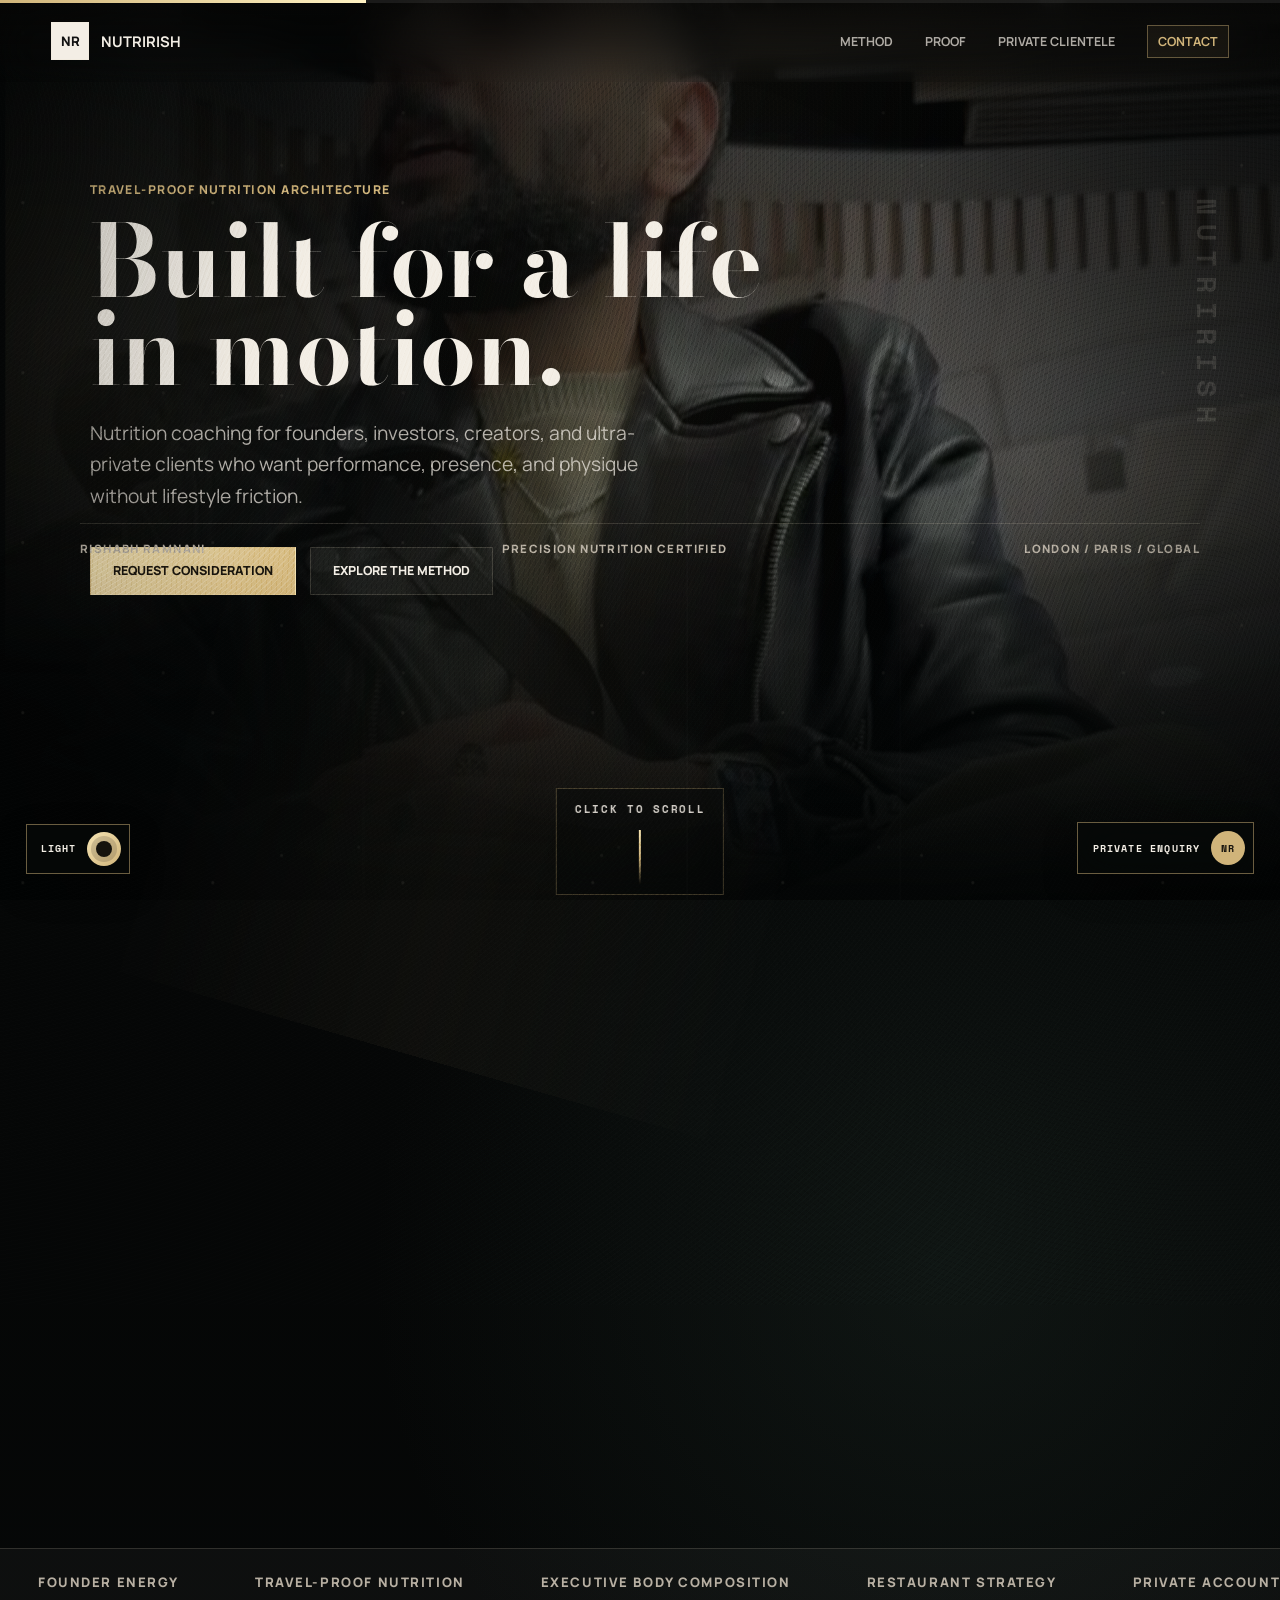
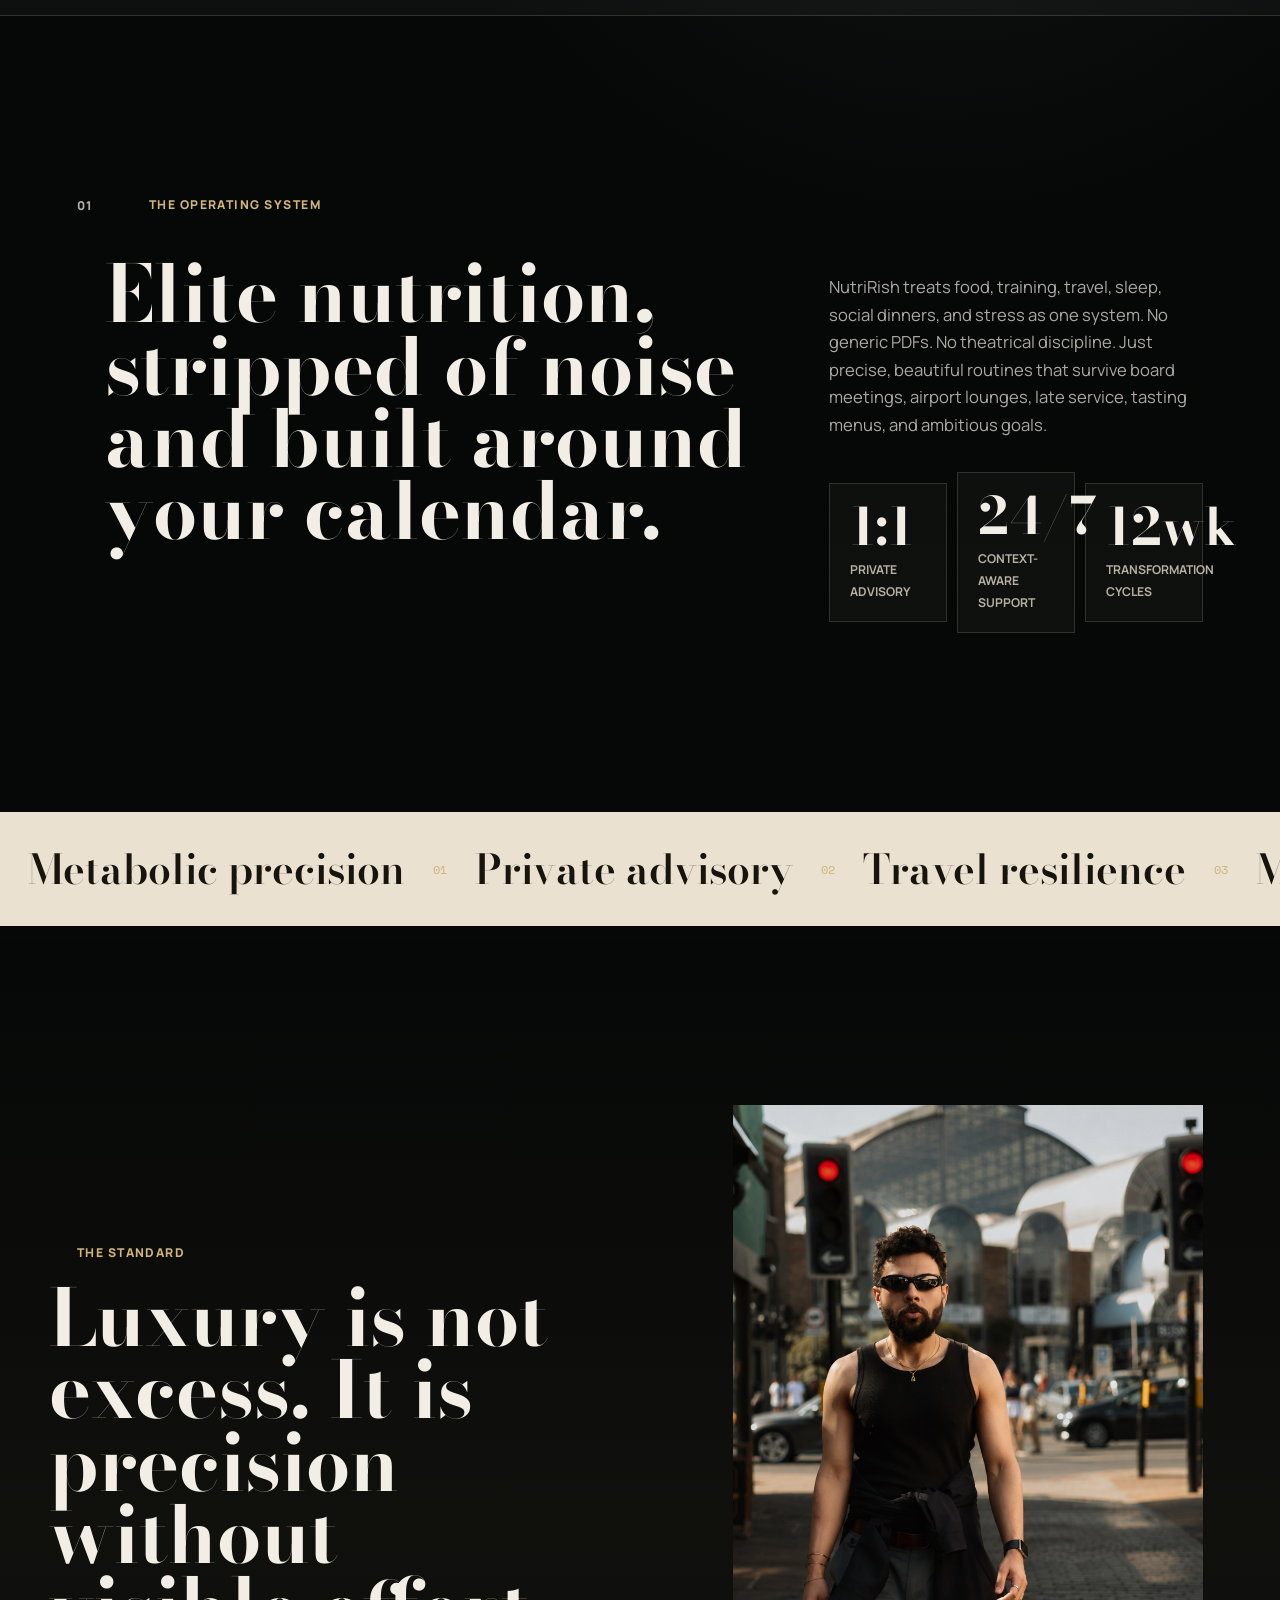
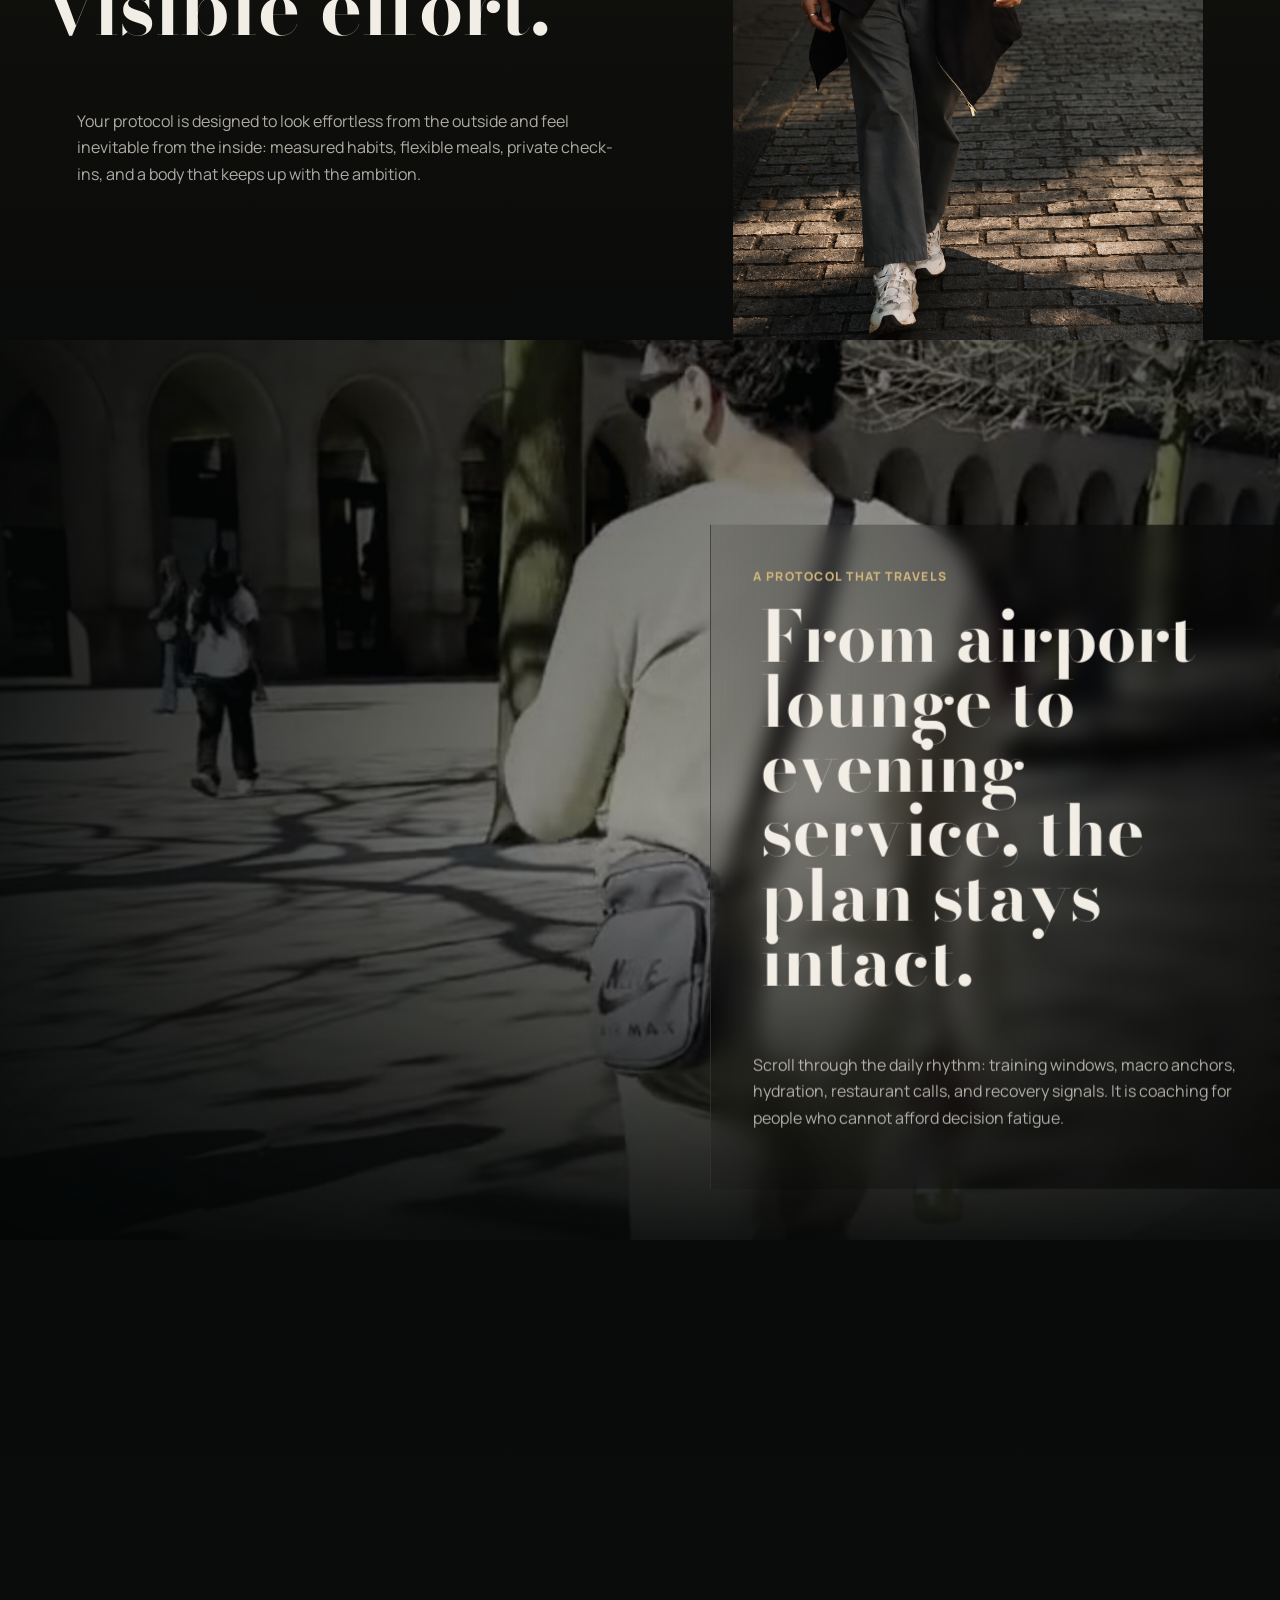
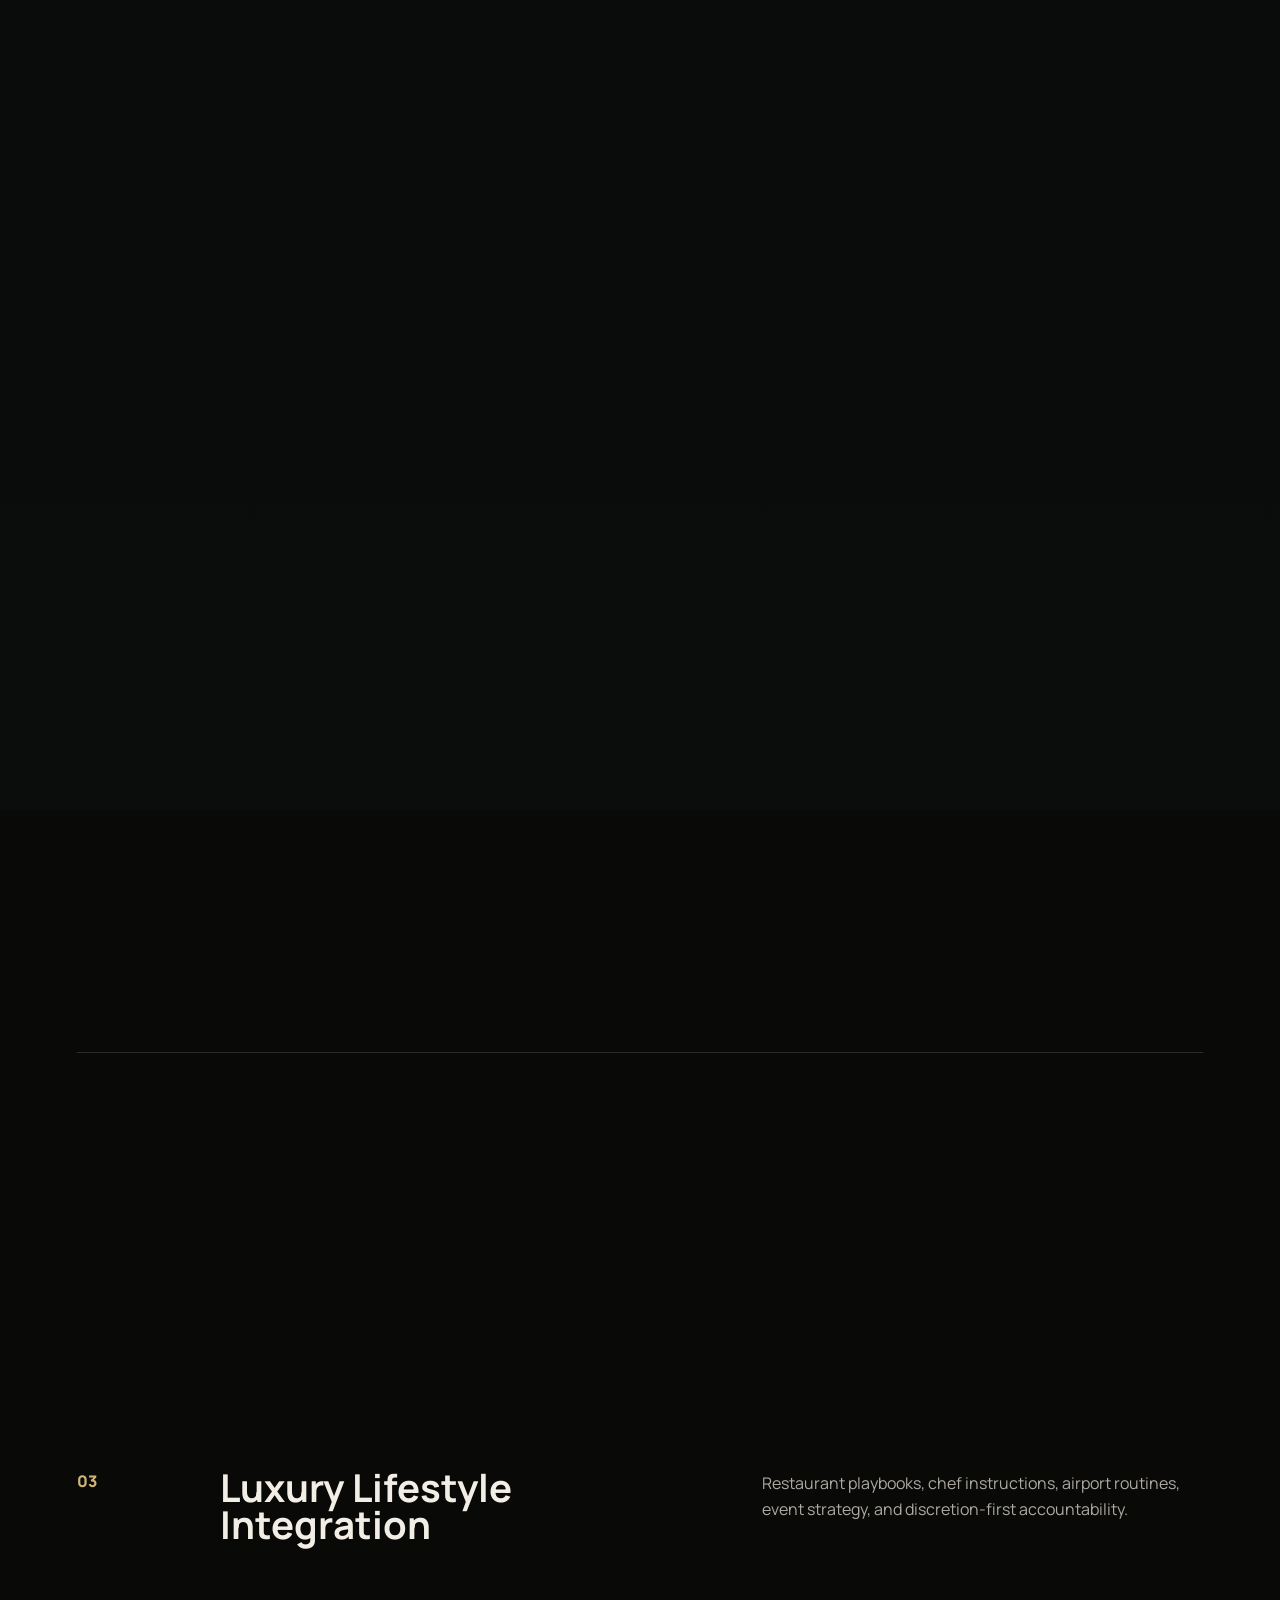
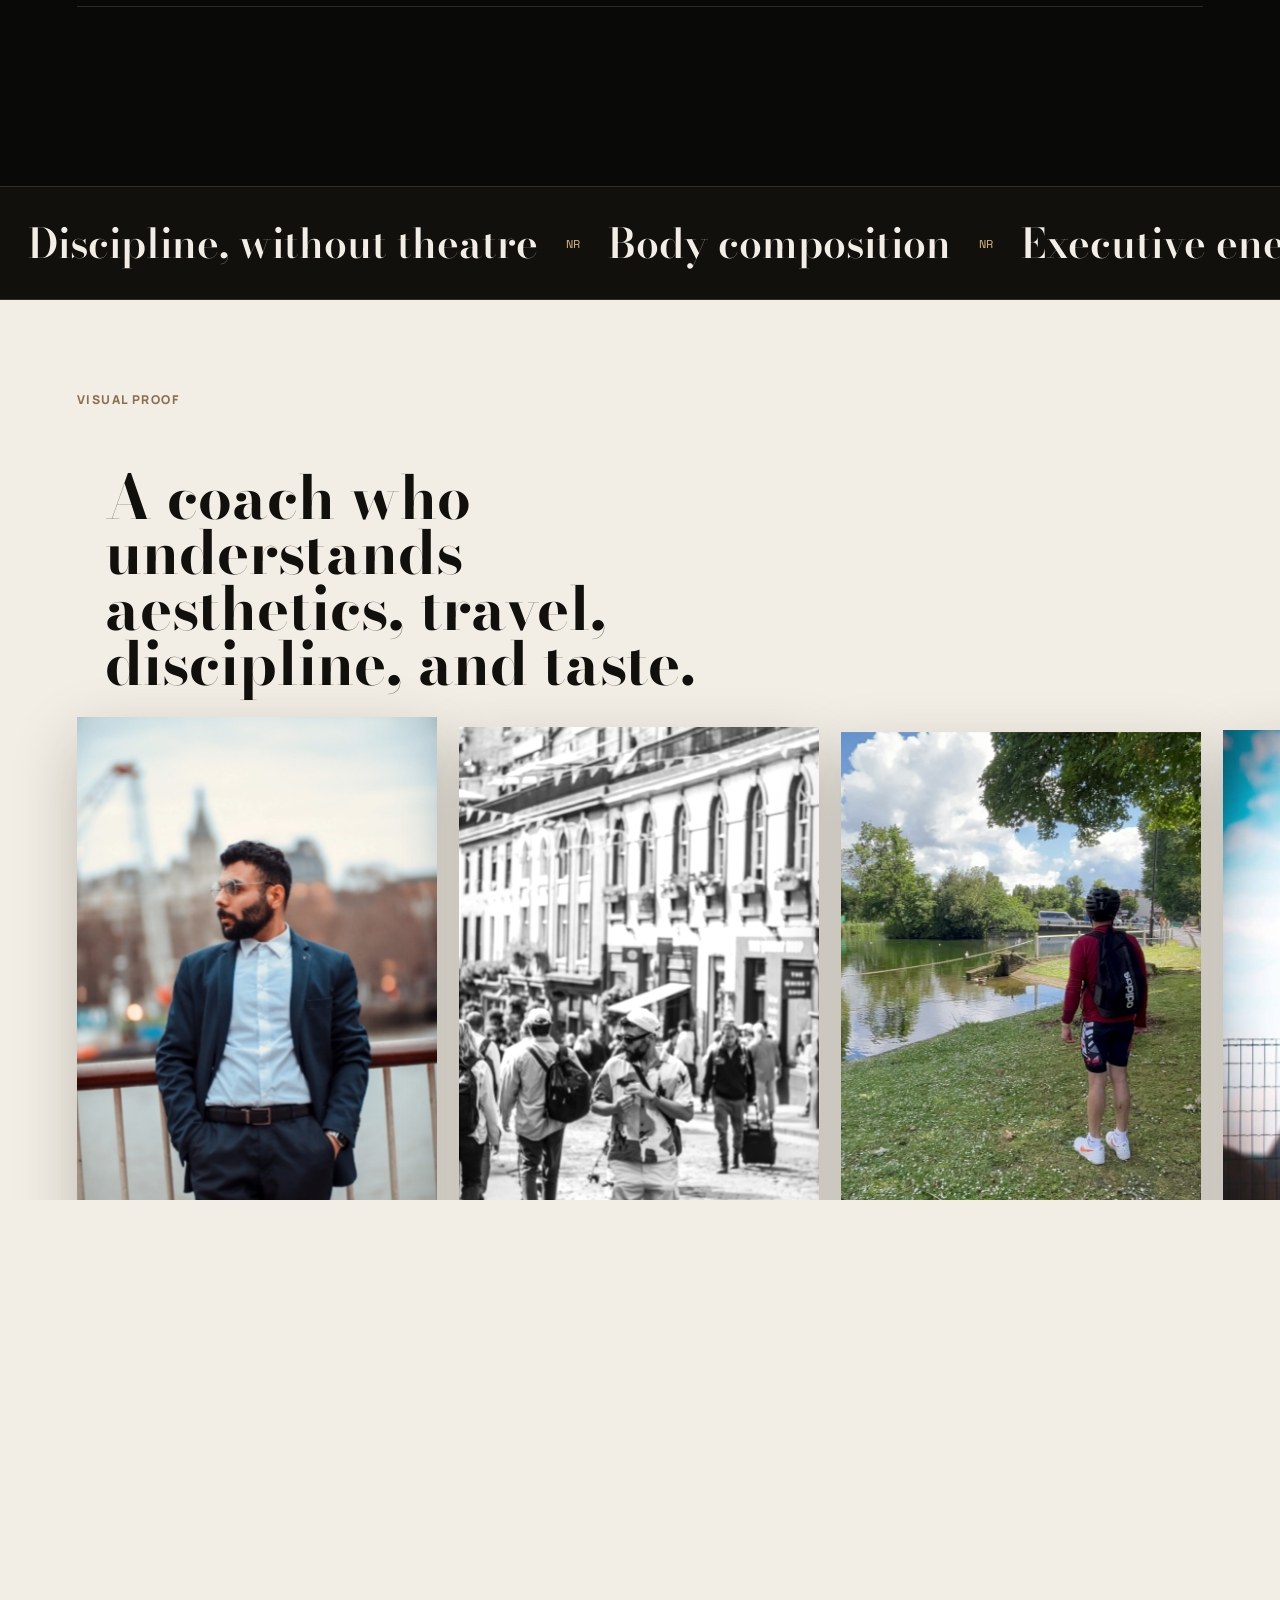
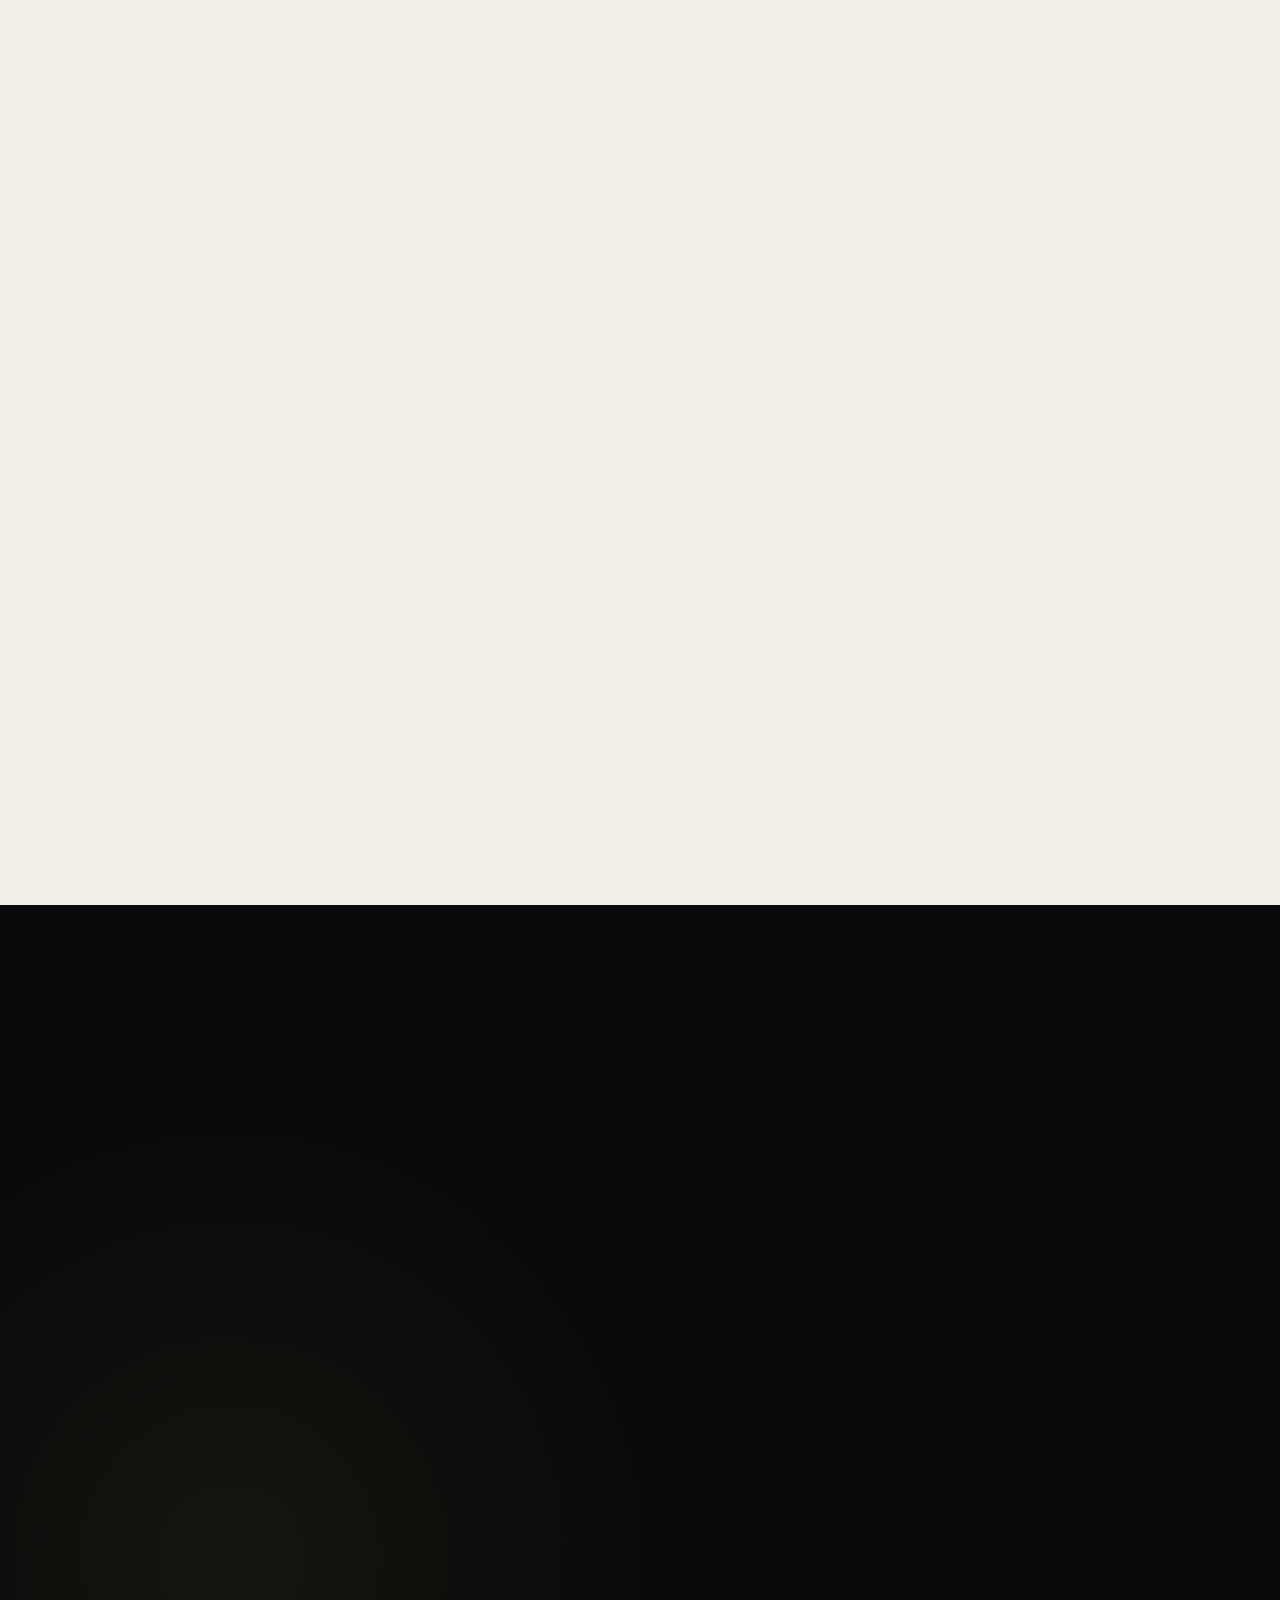
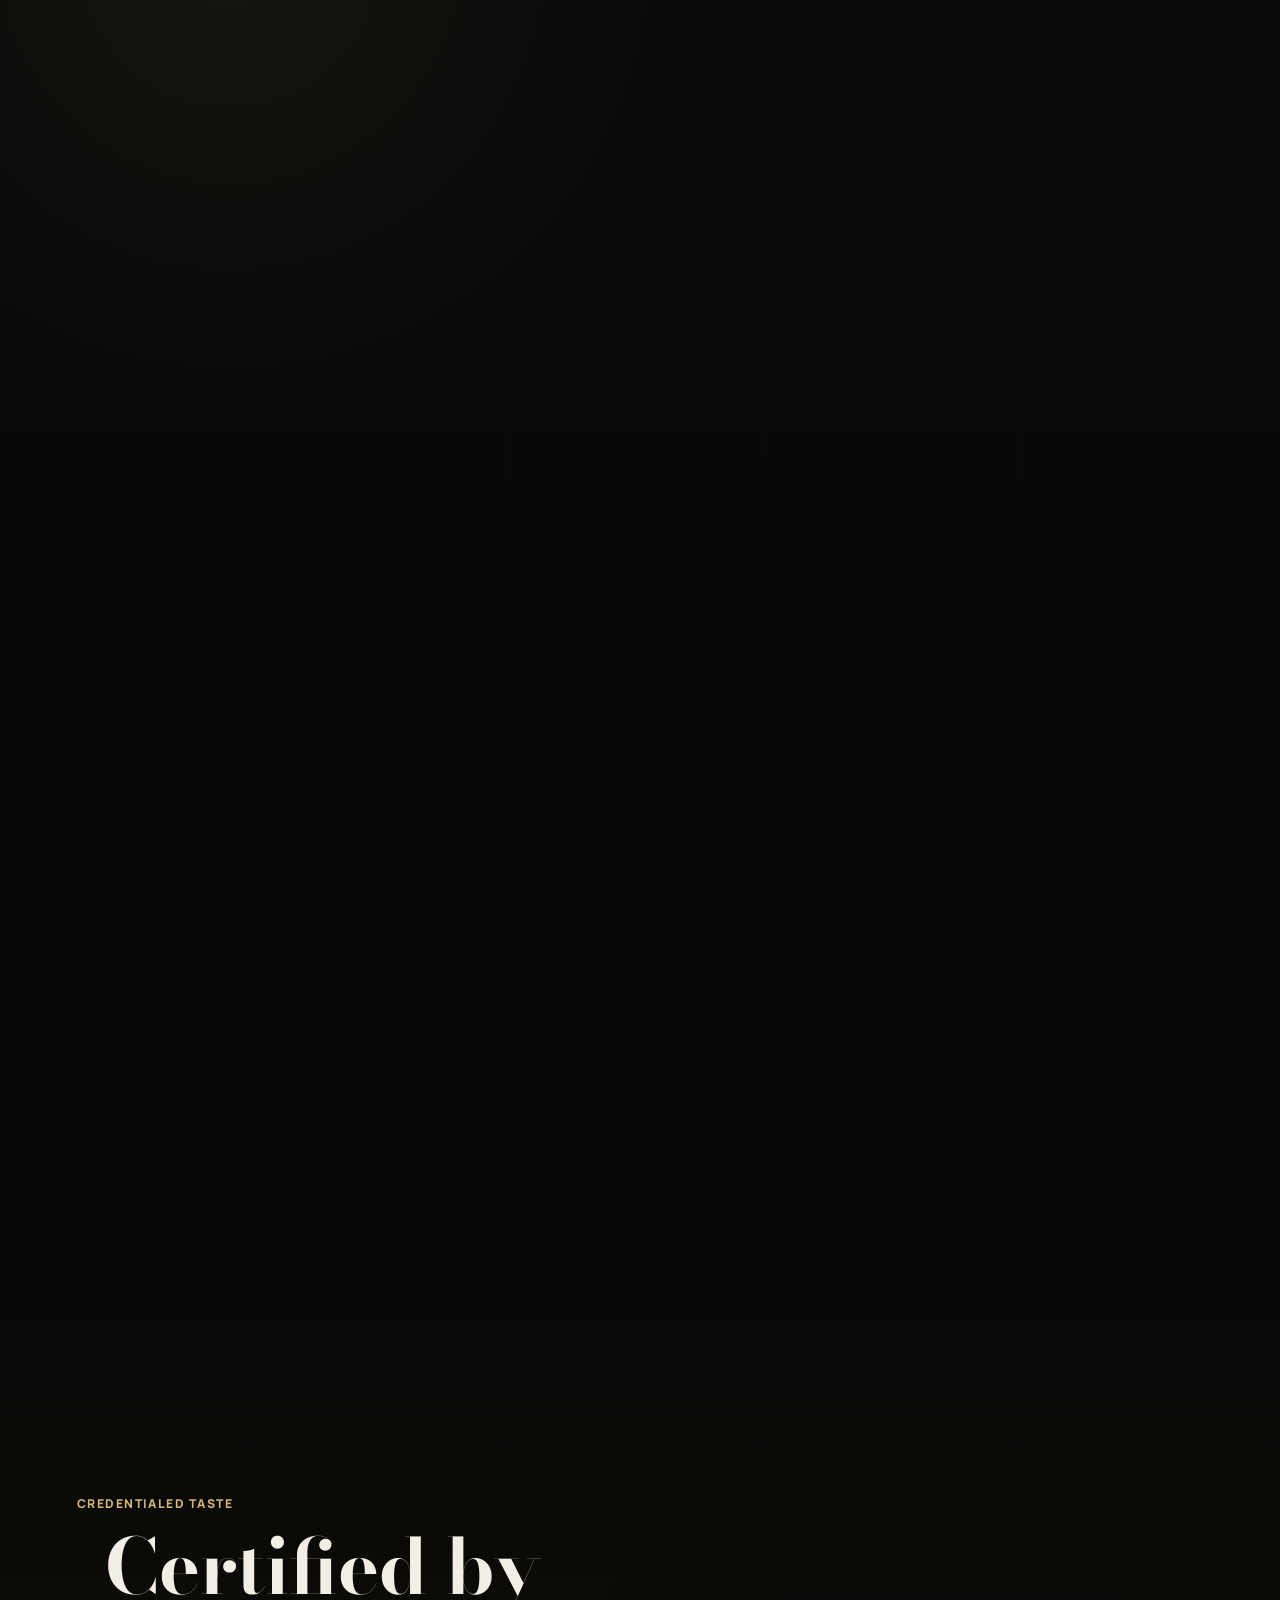
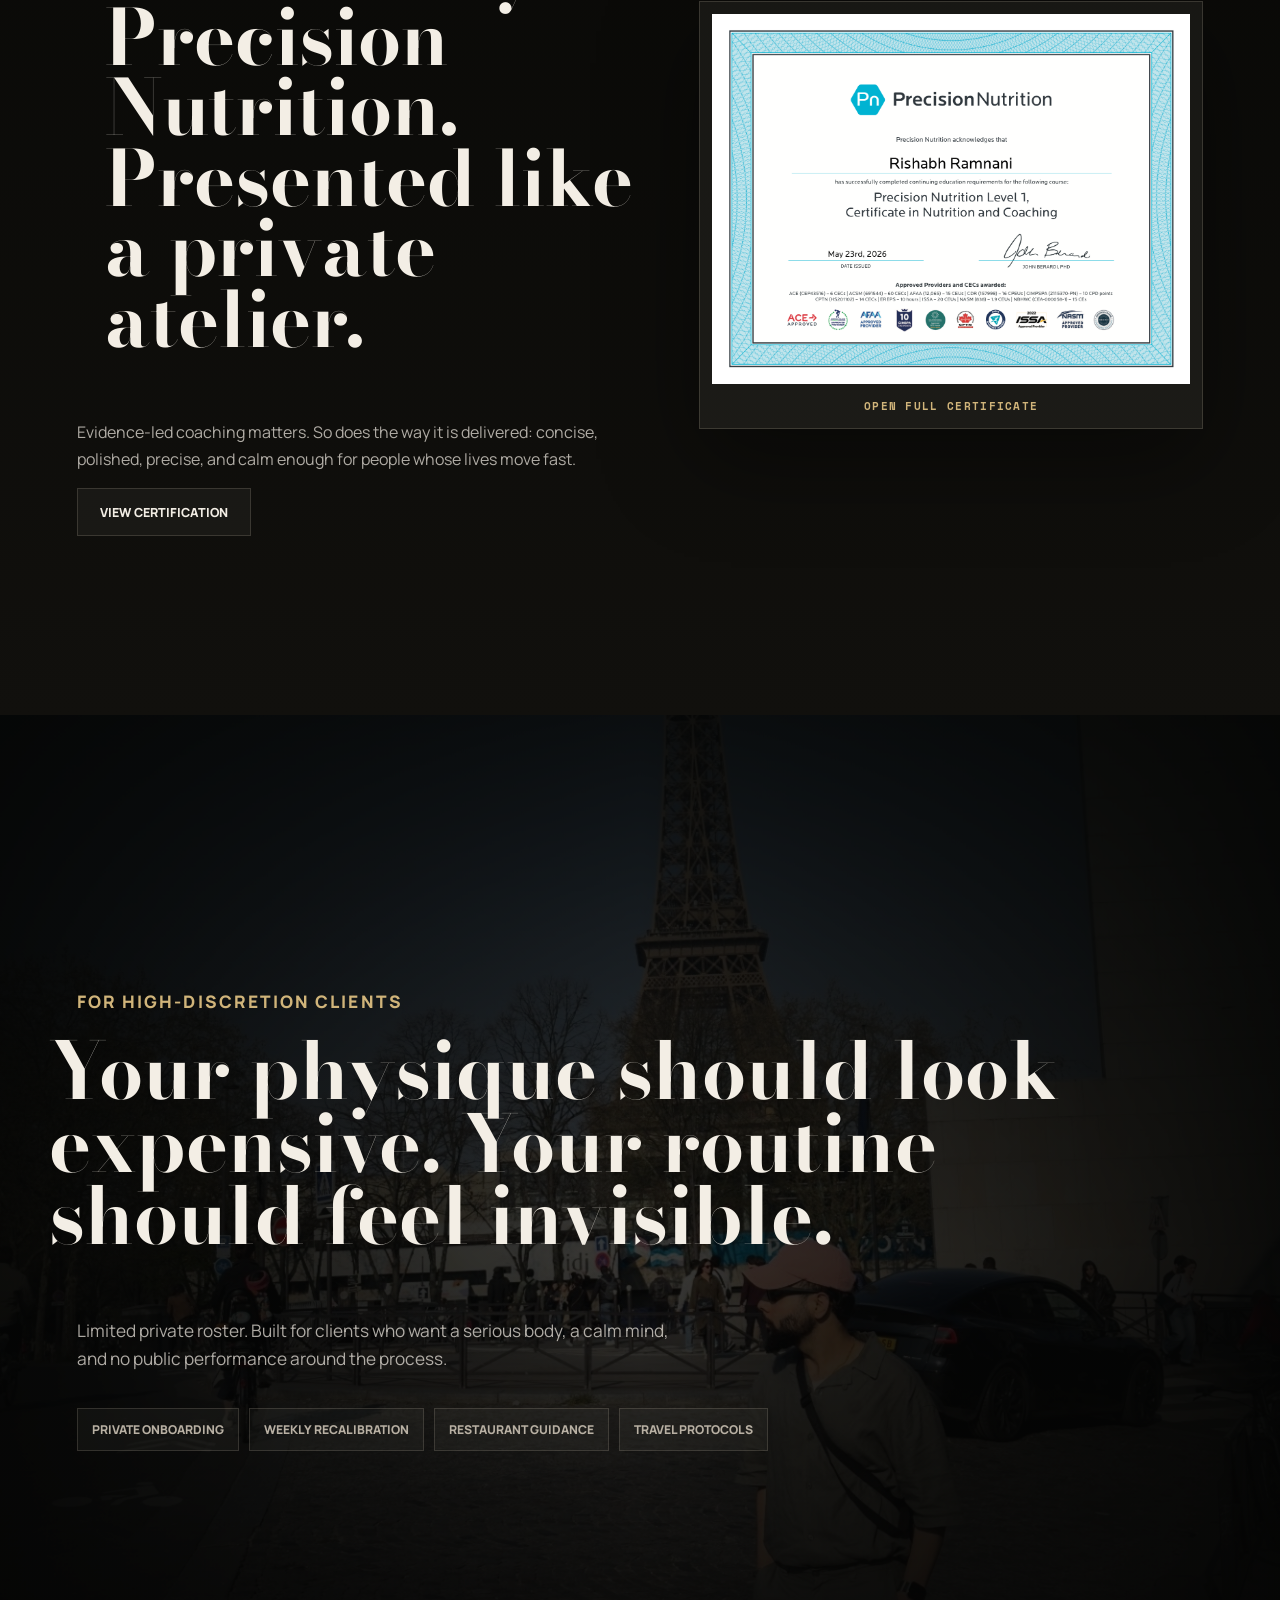
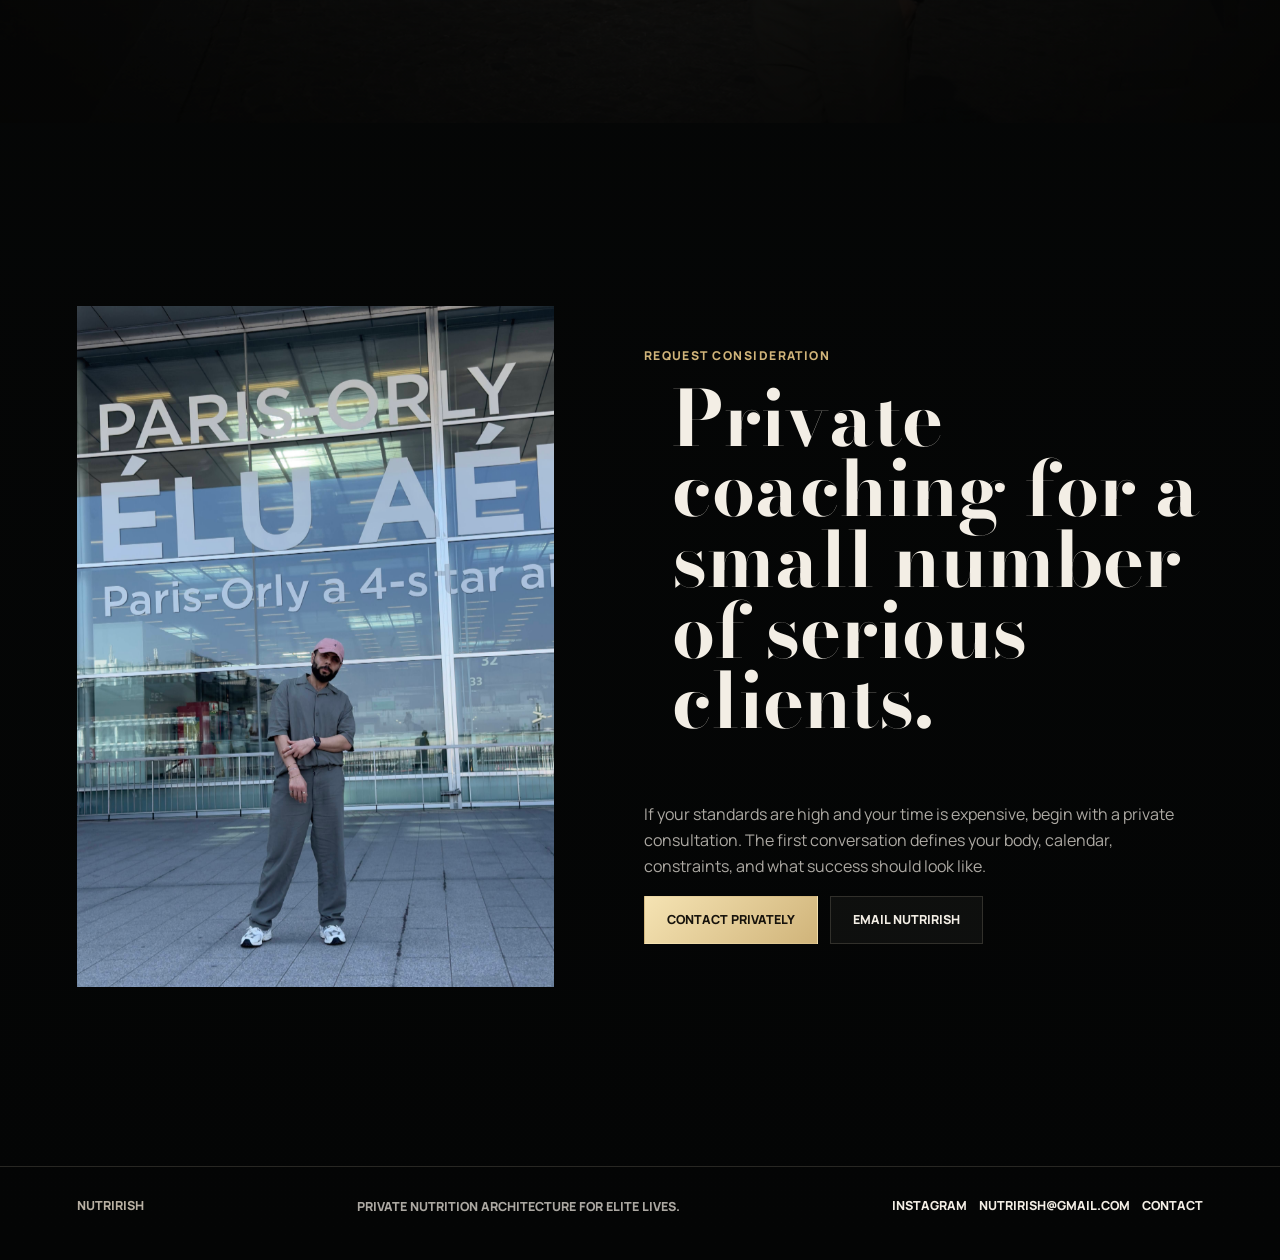
==== index.html @ fe6f24e4 "Add theme toggle and refine mobile controls" ====
<!doctype html>
<html lang="en">
  <head>
    <meta charset="UTF-8" />
    <meta name="viewport" content="width=device-width, initial-scale=1.0" />
    <meta
      name="description"
      content="NutriRish is a private nutrition coaching practice for high-performing founders, executives, and global clients."
    />
    <title>NutriRish | Private Nutrition Architecture</title>
    <link rel="preconnect" href="https://fonts.googleapis.com" />
    <link rel="preconnect" href="https://fonts.gstatic.com" crossorigin />
    <link
      href="https://fonts.googleapis.com/css2?family=Bodoni+Moda:opsz,wght@6..96,500;6..96,600;6..96,700;6..96,800&family=Manrope:wght@400;500;600;700;800&family=Space+Mono:wght@400;700&display=swap"
      rel="stylesheet"
    />
    <script>
      try {
        if (localStorage.getItem("nutrirish-theme") === "light") document.documentElement.classList.add("theme-light");
      } catch (error) {}
    </script>
    <link rel="stylesheet" href="./styles.css?v=20260603-8" />
  </head>
  <body>
    <div class="preloader" data-preloader aria-live="polite" aria-label="Loading NutriRish experience">
      <div class="loader-reel" aria-hidden="true">
        <video src="./NASSETS/web/hero-mobile.mp4" poster="./NASSETS/web/posters/hero-mobile.jpg" muted loop playsinline autoplay preload="metadata"></video>
      </div>
      <div class="loader-shutter" aria-hidden="true"></div>
      <div class="preloader-noise" aria-hidden="true"></div>
      <div class="loader-frame" aria-hidden="true">
        <i></i><i></i><i></i><i></i>
      </div>
      <div class="loader-wordmark">NUTRIRISH <span>PRIVATE PRACTICE</span></div>
      <div class="loader-dial" aria-hidden="true">
        <div class="loader-orbit"><i></i></div>
        <svg viewBox="0 0 200 200" role="presentation">
          <circle class="dial-track" cx="100" cy="100" r="82"></circle>
          <circle class="dial-progress" data-loader-ring cx="100" cy="100" r="82"></circle>
        </svg>
        <div class="dial-core">
          <span>NR</span>
          <strong data-loader-count>00</strong>
          <small>Loading</small>
        </div>
      </div>
      <div class="preloader-inner">
        <p class="preloader-kicker">Curating your private edit</p>
        <div class="preloader-meter" aria-hidden="true"><span data-loader-bar></span></div>
        <div class="preloader-meta">
          <span data-loader-status>Curating the experience</span>
          <span>London / Paris / Global</span>
        </div>
      </div>
    </div>
    <div class="grain" aria-hidden="true"></div>
    <div class="film-dust" aria-hidden="true"></div>
    <div class="scanlines" aria-hidden="true"></div>
    <div class="analog-noise" aria-hidden="true"></div>
    <div class="film-scratches" aria-hidden="true"></div>
    <div class="light-leak" aria-hidden="true"></div>
    <div class="scroll-vignette" aria-hidden="true"></div>
    <div class="progress" aria-hidden="true"><span></span></div>
    <div class="cursor-ring" aria-hidden="true"></div>
    <div class="cursor-dot" aria-hidden="true"></div>
    <div class="ambient-sweep" aria-hidden="true"></div>
    <a class="private-float" href="./userDetails.html#wellnessForm" aria-label="Begin a private NutriRish enquiry">
      <span>Private enquiry</span>
      <i>NR</i>
    </a>
    <button class="theme-toggle" type="button" data-theme-toggle aria-label="Switch to light mode" aria-pressed="false">
      <span data-theme-label>Light</span>
      <i aria-hidden="true"></i>
    </button>

    <header class="site-header" data-fade>
      <a class="brand" href="#top" aria-label="NutriRish home">
        <span>NR</span>
        <strong>NutriRish</strong>
      </a>
      <nav aria-label="Primary navigation">
        <a href="#method">Method</a>
        <a href="#proof">Proof</a>
        <a href="#private">Private Clientele</a>
        <a href="./userDetails.html#wellnessForm">Contact</a>
      </nav>
    </header>

    <main id="top">
      <section class="scroll-cinema hero-cinema" data-cinema data-video="./NASSETS/web/hero-mobile.mp4">
        <div class="cinema-stage">
          <video class="cinema-main" src="./NASSETS/web/hero-mobile.mp4" poster="./NASSETS/web/posters/hero-mobile.jpg" muted loop playsinline autoplay preload="metadata" aria-label="Travel lifestyle film"></video>
        </div>
        <div class="hero-shade" aria-hidden="true"></div>
        <div class="hero-copy" data-fade>
          <p class="eyebrow">Travel-proof nutrition architecture</p>
          <h1>Built for a life in motion.</h1>
          <p class="lede">
            Nutrition coaching for founders, investors, creators, and ultra-private
            clients who want performance, presence, and physique without lifestyle friction.
          </p>
          <div class="hero-actions">
            <a class="button primary" href="./userDetails.html#wellnessForm">Request consideration</a>
            <a class="button ghost" href="#method">Explore the method</a>
          </div>
        </div>
        <div class="hero-meta" data-fade>
          <span>Rishabh Ramnani</span>
          <span>Precision Nutrition Certified</span>
          <span>London / Paris / Global</span>
        </div>
        <div class="hero-side-word" aria-hidden="true">NUTRIRISH</div>
        <a class="hero-scroll-cue" href="#method" aria-label="Continue to the NutriRish method">
          <span>Click to scroll</span>
          <i></i>
        </a>
      </section>

      <section class="ticker" aria-label="Client outcomes">
        <div>
          <span>Founder energy</span>
          <span>Travel-proof nutrition</span>
          <span>Executive body composition</span>
          <span>Restaurant strategy</span>
          <span>Private accountability</span>
          <span>Founder energy</span>
          <span>Travel-proof nutrition</span>
          <span>Executive body composition</span>
        </div>
      </section>

      <section class="intro section-pad motion-section" id="method" data-section-motion>
        <div class="section-kicker" data-fade>
          <span>01</span>
          <p>The operating system</p>
        </div>
        <div class="intro-grid">
          <h2 class="drift-text" data-drift data-fade>Elite nutrition, stripped of noise and built around your calendar.</h2>
          <div class="intro-copy" data-fade>
            <p>
              NutriRish treats food, training, travel, sleep, social dinners, and stress
              as one system. No generic PDFs. No theatrical discipline. Just precise,
              beautiful routines that survive board meetings, airport lounges, late service,
              tasting menus, and ambitious goals.
            </p>
            <div class="stats">
              <article>
                <strong>1:1</strong>
                <span>Private advisory</span>
              </article>
              <article>
                <strong>24/7</strong>
                <span>Context-aware support</span>
              </article>
              <article>
                <strong>12wk</strong>
                <span>Transformation cycles</span>
              </article>
            </div>
          </div>
        </div>
      </section>

      <section class="kinetic-rail rail-light" aria-hidden="true">
        <div><span>Metabolic precision</span><i>01</i><span>Private advisory</span><i>02</i><span>Travel resilience</span><i>03</i><span>Metabolic precision</span><i>01</i><span>Private advisory</span><i>02</i></div>
      </section>

      <section class="portrait-lock section-pad">
        <div class="lock-copy" data-fade>
          <p class="eyebrow">The standard</p>
          <h2 class="drift-text" data-drift>Luxury is not excess. It is precision without visible effort.</h2>
          <p>
            Your protocol is designed to look effortless from the outside and feel
            inevitable from the inside: measured habits, flexible meals, private check-ins,
            and a body that keeps up with the ambition.
          </p>
        </div>
        <div class="lock-frame reveal-image depth-media" data-depth data-fade>
          <img src="./NASSETS/ChatGPT%20Image%20May%2029,%202026,%2010_24_28%20PM.png" alt="Rishabh in a tailored suit near the Eiffel Tower" />
        </div>
      </section>

      <section class="scroll-cinema second-cinema" data-cinema data-video="./NASSETS/web/IMG_1320.mp4">
        <div class="cinema-stage">
          <video class="cinema-main" data-src="./NASSETS/web/IMG_1320.mp4" poster="./NASSETS/web/posters/IMG_1320.jpg" muted loop playsinline preload="none" aria-label="Private coaching lifestyle film"></video>
        </div>
        <div class="cinema-panel" data-fade>
          <p class="eyebrow">A protocol that travels</p>
            <h2 class="drift-text" data-drift>From airport lounge to evening service, the plan stays intact.</h2>
          <p>
            Scroll through the daily rhythm: training windows, macro anchors, hydration,
            restaurant calls, and recovery signals. It is coaching for people who cannot
            afford decision fatigue.
          </p>
        </div>
      </section>

      <section class="services section-pad motion-section" data-section-motion>
        <div class="section-kicker" data-fade>
          <span>02</span>
          <p>Private practice</p>
        </div>
        <div class="service-list">
          <article data-slide-row data-fade>
            <span>01</span>
            <h3>Body Composition</h3>
            <p>High-signal nutrition, precise targets, visual check-ins, and adjustments that respect your social and travel calendar.</p>
          </article>
          <article data-slide-row data-fade>
            <span>02</span>
            <h3>Executive Performance</h3>
            <p>Energy, appetite, sleep, cognition, and training support for calendars that rarely behave like a textbook.</p>
          </article>
          <article data-slide-row data-fade>
            <span>03</span>
            <h3>Luxury Lifestyle Integration</h3>
            <p>Restaurant playbooks, chef instructions, airport routines, event strategy, and discretion-first accountability.</p>
          </article>
        </div>
      </section>

      <section class="kinetic-rail rail-dark" aria-hidden="true">
        <div><span>Discipline, without theatre</span><i>NR</i><span>Body composition</span><i>NR</i><span>Executive energy</span><i>NR</i><span>Discipline, without theatre</span><i>NR</i></div>
      </section>

      <section class="horizontal-gallery" id="proof" aria-label="Lifestyle proof gallery">
        <div class="gallery-sticky">
          <div class="gallery-copy" data-fade>
            <p class="eyebrow">Visual proof</p>
            <h2 class="drift-text" data-drift>A coach who understands aesthetics, travel, discipline, and taste.</h2>
          </div>
          <div class="gallery-track" data-track>
            <figure><img src="./NASSETS/IMG_8765.jpg" alt="Rishabh in a suit by the river" /><figcaption>London polish</figcaption></figure>
            <figure><img src="./NASSETS/IMG_9163.JPG" alt="Rishabh in a black and white city portrait" /><figcaption>Urban discipline</figcaption></figure>
            <figure><img src="./NASSETS/IMG_2928.JPG" alt="Cycling by a riverside path" /><figcaption>Outdoor base</figcaption></figure>
            <figure><img src="./NASSETS/1d2da005-a0f7-49dc-934e-cc2668ed3397.jpg" alt="Rishabh near the Eiffel Tower" /><figcaption>Travel-ready</figcaption></figure>
            <figure><img src="./NASSETS/32b0b91e-6436-4183-a06d-3d5bf1530d40.jpg" alt="Rishabh in a lift mirror selfie" /><figcaption>Daily check-in</figcaption></figure>
            <figure><img src="./NASSETS/c53d2895-f086-4f49-aa13-2704a7ffde56.jpg" alt="Rishabh in a coat and hoodie" /><figcaption>Winter rhythm</figcaption></figure>
            <figure><img src="./NASSETS/IMG_4535.jpg" alt="Rishabh at Paris-Orly airport" /><figcaption>Global movement</figcaption></figure>
            <figure><img src="./NASSETS/9F82F082-8F0F-4B6D-9F89-7F411C5A6D7C.jpg" alt="Rishabh walking through the city in black" /><figcaption>Physique presence</figcaption></figure>
            <figure><img src="./NASSETS/ChatGPT%20Image%20May%2024,%202026,%2007_45_58%20PM.png" alt="Rishabh at the Eiffel Tower at sunset" /><figcaption>Signature aura</figcaption></figure>
          </div>
        </div>
      </section>

      <section class="video-grid section-pad motion-section" data-section-motion>
        <div class="section-kicker" data-fade>
          <span>03</span>
          <p>Motion archive</p>
        </div>
        <div class="video-grid-head" data-fade>
          <h2 class="drift-text" data-drift>Scroll-triggered fragments from the real lifestyle.</h2>
          <p>Every clip is a real fragment of the lifestyle: movement, travel, training, and the quiet consistency between them.</p>
        </div>
        <div class="film-grid">
          <article data-film-card data-fade><video data-src="./NASSETS/web/IMG_1436.mp4" poster="./NASSETS/web/posters/IMG_1436.jpg" muted loop playsinline preload="none"></video><span>Lifestyle / 01</span></article>
          <article data-film-card data-fade><video data-src="./NASSETS/web/IMG_1811.mp4" poster="./NASSETS/web/posters/IMG_1811.jpg" muted loop playsinline preload="none"></video><span>Movement / 02</span></article>
          <article data-film-card data-fade><video data-src="./NASSETS/web/IMG_2840.mp4" poster="./NASSETS/web/posters/IMG_2840.jpg" muted loop playsinline preload="none"></video><span>Ritual / 03</span></article>
          <article data-film-card data-fade><video data-src="./NASSETS/web/IMG_2978.mp4" poster="./NASSETS/web/posters/IMG_2978.jpg" muted loop playsinline preload="none"></video><span>Nourishment / 04</span></article>
          <article data-film-card data-fade><video data-src="./NASSETS/web/IMG_4969.mp4" poster="./NASSETS/web/posters/IMG_4969.jpg" muted loop playsinline preload="none"></video><span>Strength / 05</span></article>
          <article data-film-card data-fade><video data-src="./NASSETS/web/IMG_1443.mp4" poster="./NASSETS/web/posters/IMG_1443.jpg" muted loop playsinline preload="none"></video><span>Training / 06</span></article>
        </div>
      </section>

      <section class="credential section-pad motion-section" data-section-motion>
        <div class="credential-copy" data-fade>
          <p class="eyebrow">Credentialed taste</p>
          <h2 class="drift-text" data-drift>Certified by Precision Nutrition. Presented like a private atelier.</h2>
          <p>
            Evidence-led coaching matters. So does the way it is delivered: concise,
            polished, precise, and calm enough for people whose lives move fast.
          </p>
          <a class="button ghost" href="./NASSETS/precision-nutrition-rishabh-ramnani-level-1-nutrition-coaching-certification-cec-certification%20(1).pdf" target="_blank" rel="noreferrer">
            View certification
          </a>
        </div>
        <div class="certificate-card" data-fade>
          <img src="./NASSETS/previews/precision-nutrition-certificate.png" alt="Precision Nutrition Level 1 Certificate in Nutrition and Coaching awarded to Rishabh Ramnani" />
          <a href="./NASSETS/precision-nutrition-rishabh-ramnani-level-1-nutrition-coaching-certification-cec-certification%20(1).pdf" target="_blank" rel="noreferrer">Open full certificate</a>
        </div>
      </section>

      <section class="private section-pad motion-section" id="private" data-section-motion>
        <div class="private-bg" aria-hidden="true">
          <img src="./NASSETS/9F82F082-8F0F-4B6D-9F89-7F411C5A6D7C.jpg" alt="" />
        </div>
        <div class="private-content" data-fade>
          <p class="eyebrow">For high-discretion clients</p>
          <h2 class="drift-text" data-drift>Your physique should look expensive. Your routine should feel invisible.</h2>
          <p>
            Limited private roster. Built for clients who want a serious body, a calm mind,
            and no public performance around the process.
          </p>
          <div class="pill-row">
            <span>Private onboarding</span>
            <span>Weekly recalibration</span>
            <span>Restaurant guidance</span>
            <span>Travel protocols</span>
          </div>
        </div>
      </section>

      <section class="apply section-pad motion-section" id="apply" data-section-motion>
        <div class="apply-media reveal-image depth-media" data-depth data-fade>
          <img src="./NASSETS/IMG_4535.jpg" alt="Rishabh at Paris-Orly airport" />
        </div>
        <div class="apply-copy" data-fade>
          <p class="eyebrow">Request consideration</p>
          <h2 class="drift-text" data-drift>Private coaching for a small number of serious clients.</h2>
          <p>
            If your standards are high and your time is expensive, begin with a private
            consultation. The first conversation defines your body, calendar, constraints,
            and what success should look like.
          </p>
          <div class="apply-actions">
            <a class="button primary" href="./userDetails.html#wellnessForm">Contact privately</a>
            <a class="button ghost" href="mailto:nutrirish@gmail.com?subject=Private%20NutriRish%20Application">Email NutriRish</a>
          </div>
        </div>
      </section>
    </main>

    <footer class="footer">
      <a href="#top">NutriRish</a>
      <p>Private nutrition architecture for elite lives.</p>
      <div class="footer-links">
        <a href="https://www.instagram.com/nutrirish" target="_blank" rel="noreferrer">Instagram</a>
        <a href="mailto:nutrirish@gmail.com">nutrirish@gmail.com</a>
        <a href="./userDetails.html#wellnessForm">Contact</a>
      </div>
    </footer>

    <script src="./app.js?v=20260603-8"></script>
  </body>
</html>
---- styles.css ----
:root {
  --bg: #050606;
  --panel: #0c0f0e;
  --ink: #f3eee5;
  --muted: #b8b0a3;
  --soft: rgba(243, 238, 229, 0.7);
  --line: rgba(226, 214, 191, 0.16);
  --gold: #d0b47a;
  --bronze: #8a704c;
  --green: #31463d;
  --shadow: 0 30px 90px rgba(0, 0, 0, 0.42);
  font-family: Manrope, system-ui, -apple-system, BlinkMacSystemFont, "Segoe UI", sans-serif;
  color: var(--ink);
  background: var(--bg);
}

.theme-light {
  --bg: #f2eadc;
  --panel: #fff8ec;
  --ink: #15130f;
  --muted: #675c4f;
  --soft: rgba(21, 19, 15, 0.72);
  --line: rgba(80, 61, 39, 0.18);
  --gold: #9f7c3e;
  --bronze: #745b35;
  --green: #d7e1d6;
  --shadow: 0 28px 90px rgba(84, 65, 42, 0.2);
}

* {
  box-sizing: border-box;
}

html {
  scroll-behavior: smooth;
}

body {
  margin: 0;
  overflow-x: hidden;
  color: var(--ink);
  background:
    radial-gradient(circle at 74% 9%, rgba(49, 70, 61, 0.24), transparent 36rem),
    radial-gradient(circle at 18% 68%, rgba(138, 112, 76, 0.1), transparent 30rem),
    linear-gradient(180deg, #040505 0%, #0a0d0c 42%, #040505 100%);
}

.theme-light body {
  background:
    radial-gradient(circle at 80% 10%, rgba(159, 124, 62, 0.16), transparent 34rem),
    radial-gradient(circle at 18% 68%, rgba(49, 70, 61, 0.12), transparent 30rem),
    linear-gradient(180deg, #f7efe2 0%, #ede2d1 46%, #f8f1e5 100%);
}

body.is-loading {
  overflow: hidden;
}

body.submission-open {
  overflow: hidden;
}

.preloader {
  position: fixed;
  inset: 0;
  z-index: 300;
  overflow: hidden;
  color: var(--ink);
  background:
    radial-gradient(circle at 74% 32%, rgba(49, 70, 61, 0.42), transparent 30rem),
    linear-gradient(135deg, #030404, #0b100e 54%, #060706);
  transition: opacity 900ms cubic-bezier(0.16, 1, 0.3, 1), visibility 900ms ease;
}

.preloader.is-complete {
  opacity: 0;
  visibility: hidden;
  pointer-events: none;
}

.loader-reel {
  position: absolute;
  inset: 0;
  opacity: 0.6;
}

.loader-reel video {
  width: 100%;
  height: 100%;
  object-fit: cover;
  object-position: center 24%;
  filter: saturate(0.62) contrast(1.12) brightness(0.58);
  transform: scale(1.06);
}

.loader-reel::after,
.loader-shutter {
  content: "";
  position: absolute;
  inset: 0;
}

.loader-reel::after {
  background:
    linear-gradient(90deg, rgba(3, 4, 4, 0.92), rgba(3, 4, 4, 0.52) 48%, rgba(3, 4, 4, 0.34)),
    linear-gradient(0deg, rgba(3, 4, 4, 0.9), transparent 56%);
}

.loader-shutter {
  z-index: 2;
  background: #050706;
  transform-origin: right center;
  animation: shutter-open 1800ms 220ms cubic-bezier(0.16, 1, 0.3, 1) both;
}

.preloader-noise {
  position: absolute;
  inset: -40%;
  opacity: 0.19;
  mix-blend-mode: overlay;
  background-image:
    repeating-linear-gradient(24deg, rgba(255, 255, 255, 0.28) 0 1px, transparent 1px 4px),
    repeating-radial-gradient(circle, rgba(0, 0, 0, 0.52) 0 1px, transparent 1px 5px);
  animation: analog-noise-jitter 540ms steps(7) infinite;
}

.loader-frame {
  position: absolute;
  inset: clamp(14px, 3vw, 38px);
  z-index: 4;
  pointer-events: none;
}

.loader-frame i {
  position: absolute;
  width: 34px;
  height: 34px;
  opacity: 0.68;
  border-color: var(--gold);
}

.loader-frame i:nth-child(1) {
  top: 0;
  left: 0;
  border-top: 1px solid;
  border-left: 1px solid;
}

.loader-frame i:nth-child(2) {
  top: 0;
  right: 0;
  border-top: 1px solid;
  border-right: 1px solid;
}

.loader-frame i:nth-child(3) {
  right: 0;
  bottom: 0;
  border-right: 1px solid;
  border-bottom: 1px solid;
}

.loader-frame i:nth-child(4) {
  bottom: 0;
  left: 0;
  border-bottom: 1px solid;
  border-left: 1px solid;
}

.loader-wordmark {
  position: absolute;
  top: clamp(18px, 4vw, 54px);
  left: clamp(18px, 4vw, 58px);
  z-index: 4;
  display: flex;
  gap: 14px;
  align-items: center;
  color: var(--ink);
  font-family: "Space Mono", monospace;
  font-size: clamp(0.72rem, 1vw, 0.9rem);
  font-weight: 700;
  letter-spacing: 0.16em;
  animation: loader-rise 900ms 500ms cubic-bezier(0.16, 1, 0.3, 1) both;
}

.loader-wordmark span {
  color: var(--gold);
  font-size: 0.58em;
}

.loader-dial {
  position: absolute;
  top: 50%;
  left: 50%;
  z-index: 4;
  width: clamp(230px, 27vw, 390px);
  aspect-ratio: 1;
  transform: translate3d(-50%, -50%, 0);
  animation: loader-number-in 1100ms 380ms cubic-bezier(0.16, 1, 0.3, 1) both;
}

.loader-dial {
  isolation: isolate;
}

.loader-dial > * {
  z-index: 2;
}

.loader-dial::before,
.loader-dial::after {
  z-index: 1;
}

.loader-dial {
  filter: drop-shadow(0 18px 42px rgba(0, 0, 0, 0.38));
}

.loader-dial::before,
.loader-dial::after {
  content: "";
  position: absolute;
  border-radius: 50%;
  pointer-events: none;
}

.loader-dial::before {
  inset: 6%;
  border: 1px dashed rgba(243, 238, 229, 0.24);
  animation: dial-spin 18s linear infinite;
}

.loader-dial::after {
  inset: 18%;
  border: 1px solid rgba(208, 180, 122, 0.26);
  box-shadow: inset 0 0 52px rgba(49, 70, 61, 0.24), 0 0 80px rgba(0, 0, 0, 0.36);
}

.loader-dial svg {
  position: absolute;
  inset: 0;
  width: 100%;
  height: 100%;
  transform: rotate(-90deg);
}

.loader-dial circle {
  fill: none;
  stroke-width: 1.4;
}

.dial-track {
  stroke: rgba(243, 238, 229, 0.12);
}

.dial-progress {
  stroke: var(--gold);
  stroke-dasharray: 515.22;
  stroke-dashoffset: var(--dial-offset, 515.22);
  stroke-linecap: round;
  filter: drop-shadow(0 0 8px rgba(208, 180, 122, 0.7));
  transition: stroke-dashoffset 360ms cubic-bezier(0.16, 1, 0.3, 1);
}

.loader-orbit {
  position: absolute;
  inset: 0;
  border-radius: 50%;
  animation: dial-spin 5.6s linear infinite;
}

.loader-orbit i {
  position: absolute;
  top: 1%;
  left: 50%;
  width: 7px;
  height: 7px;
  border-radius: 50%;
  background: #f8e5af;
  box-shadow: 0 0 20px rgba(248, 229, 175, 0.9);
}

.dial-core {
  position: absolute;
  inset: 0;
  display: grid;
  place-content: center;
  justify-items: center;
  text-align: center;
}

.dial-core span,
.dial-core small {
  font-family: "Space Mono", monospace;
  font-size: 0.58rem;
  font-weight: 700;
  letter-spacing: 0.22em;
  text-transform: uppercase;
}

.dial-core span {
  color: var(--gold);
}

.dial-core strong {
  color: rgba(243, 238, 229, 0.96);
  font-family: "Bodoni Moda", Didot, Georgia, serif;
  font-size: clamp(5.6rem, 12vw, 9.6rem);
  font-weight: 600;
  line-height: 0.78;
  letter-spacing: -0.1em;
}

.dial-core small {
  color: rgba(243, 238, 229, 0.48);
}

.preloader-inner {
  position: absolute;
  left: clamp(18px, 4vw, 58px);
  right: clamp(18px, 4vw, 58px);
  bottom: clamp(24px, 5vw, 58px);
  z-index: 5;
}

.preloader-kicker,
.preloader-meta {
  font-family: "Space Mono", monospace;
  font-size: 0.68rem;
  font-weight: 700;
  letter-spacing: 0.14em;
  text-transform: uppercase;
}

@media (max-height: 680px) {
  .loader-dial {
    width: min(50vh, 280px);
    transform: translate3d(-50%, -58%, 0);
  }

  .preloader-inner {
    bottom: max(18px, env(safe-area-inset-bottom));
  }
}

@media (max-width: 560px) and (max-height: 680px) {
  .loader-dial {
    top: 42%;
    width: min(46vh, 210px);
  }

  .dial-core strong {
    font-size: clamp(3.5rem, 17vw, 4.8rem);
  }
}

.preloader-kicker {
  margin-bottom: 14px;
  color: var(--muted);
  animation: loader-rise 900ms 640ms cubic-bezier(0.16, 1, 0.3, 1) both;
}

.preloader-meter {
  overflow: hidden;
  width: 100%;
  height: 1px;
  margin: 0 0 14px;
  background: rgba(243, 238, 229, 0.16);
}

.preloader-meter span {
  display: block;
  width: 100%;
  height: 100%;
  background: linear-gradient(90deg, var(--bronze), #f8e5af);
  transform: scaleX(0);
  transform-origin: left center;
  transition: transform 320ms cubic-bezier(0.16, 1, 0.3, 1);
}

.preloader-meta {
  display: flex;
  justify-content: space-between;
  width: 100%;
  color: var(--muted);
}

@keyframes loader-rise {
  from { opacity: 0; transform: translate3d(0, 28px, 0); }
  to { opacity: 1; transform: translate3d(0, 0, 0); }
}

@keyframes loader-number-in {
  from { opacity: 0; transform: translate3d(0, 42px, 0); }
  to { opacity: 1; transform: translate3d(0, 0, 0); }
}

@keyframes shutter-open {
  from { transform: scaleX(1); }
  to { transform: scaleX(0); }
}

@keyframes dial-spin {
  to { transform: rotate(360deg); }
}

img,
video,
canvas,
object {
  display: block;
  max-width: 100%;
}

a {
  color: inherit;
  text-decoration: none;
}

.grain {
  position: fixed;
  inset: -45%;
  z-index: 81;
  pointer-events: none;
  opacity: 0.15;
  mix-blend-mode: overlay;
  background-image:
    repeating-radial-gradient(circle at 17% 32%, rgba(255, 255, 255, 0.84) 0 1px, transparent 1px 4px),
    repeating-radial-gradient(circle at 73% 62%, rgba(0, 0, 0, 0.92) 0 1px, transparent 1px 5px);
  animation: grain-jitter 680ms steps(8) infinite;
  will-change: transform;
}

.film-dust,
.scanlines,
.analog-noise,
.film-scratches,
.light-leak,
.scroll-vignette {
  position: fixed;
  inset: 0;
  z-index: 82;
  pointer-events: none;
}

.analog-noise {
  inset: -30%;
  z-index: 83;
  opacity: 0.095;
  mix-blend-mode: overlay;
  background-image:
    repeating-linear-gradient(31deg, rgba(255, 255, 255, 0.24) 0 1px, transparent 1px 3px),
    repeating-linear-gradient(117deg, rgba(0, 0, 0, 0.38) 0 1px, transparent 1px 4px);
  background-size: 7px 9px, 11px 13px;
  animation: analog-noise-jitter 430ms steps(6) infinite;
  will-change: transform;
}

.film-scratches {
  z-index: 84;
  opacity: 0.12;
  mix-blend-mode: screen;
  background:
    linear-gradient(90deg, transparent 8%, rgba(255, 246, 220, 0.26) 8.08%, transparent 8.16%),
    linear-gradient(90deg, transparent 43%, rgba(255, 246, 220, 0.12) 43.06%, transparent 43.12%),
    linear-gradient(90deg, transparent 76%, rgba(255, 246, 220, 0.18) 76.04%, transparent 76.1%);
  background-size: 690px 100%, 980px 100%, 1260px 100%;
  transform: translate3d(var(--scratch-x, 0px), 0, 0);
  animation: scratch-flicker 7s steps(2) infinite;
  will-change: transform, opacity;
}

.light-leak {
  z-index: 78;
  opacity: 0.18;
  mix-blend-mode: screen;
  background:
    radial-gradient(circle at 4% 38%, rgba(208, 180, 122, 0.38), transparent 24%),
    radial-gradient(circle at 96% 64%, rgba(92, 117, 98, 0.24), transparent 22%);
  transform: translate3d(var(--leak-x, 0px), 0, 0);
  will-change: transform;
}

.film-dust {
  opacity: 0.19;
  mix-blend-mode: screen;
  background:
    radial-gradient(circle at 12% 22%, rgba(255, 245, 218, 0.34) 0 1px, transparent 2px),
    radial-gradient(circle at 68% 42%, rgba(255, 245, 218, 0.23) 0 1px, transparent 2px),
    radial-gradient(circle at 88% 74%, rgba(255, 245, 218, 0.28) 0 1px, transparent 2px),
    radial-gradient(circle at 38% 84%, rgba(255, 245, 218, 0.16) 0 1px, transparent 2px);
  background-size: 190px 170px, 240px 280px, 320px 230px, 260px 300px;
  transform: translate3d(0, var(--dust-y, 0px), 0);
  will-change: transform;
}

.scanlines {
  opacity: 0.075;
  mix-blend-mode: soft-light;
  background: repeating-linear-gradient(0deg, transparent 0 3px, rgba(243, 238, 229, 0.22) 4px);
  animation: scan-drift 8s linear infinite;
}

.scroll-vignette {
  z-index: 79;
  opacity: var(--vignette-opacity, 0.44);
  background:
    radial-gradient(circle at center, transparent 48%, rgba(0, 0, 0, 0.78) 132%),
    linear-gradient(90deg, rgba(0, 0, 0, 0.2), transparent 18%, transparent 82%, rgba(0, 0, 0, 0.2));
  transition: opacity 220ms ease;
}

.ambient-sweep {
  position: fixed;
  top: -20vh;
  left: -24vw;
  z-index: 1;
  width: 48vw;
  height: 140vh;
  pointer-events: none;
  opacity: 0.13;
  background: linear-gradient(90deg, transparent, rgba(208, 180, 122, 0.34), transparent);
  transform: translate3d(var(--sweep-x, 0px), 0, 0) rotate(16deg);
  will-change: transform;
}

.progress {
  position: fixed;
  top: 0;
  left: 0;
  right: 0;
  height: 3px;
  z-index: 100;
  background: rgba(255, 255, 255, 0.08);
}

.progress span {
  display: block;
  width: 100%;
  height: 100%;
  background: linear-gradient(90deg, var(--gold), #fff2c3);
  transform: scaleX(0);
  transform-origin: left center;
  will-change: transform;
}

.cursor-ring,
.cursor-dot {
  position: fixed;
  top: 0;
  left: 0;
  z-index: 120;
  border-radius: 50%;
  pointer-events: none;
  will-change: transform;
}

.cursor-ring {
  width: 34px;
  height: 34px;
  border: 1px solid rgba(245, 227, 179, 0.62);
  transform: translate3d(-80px, -80px, 0);
  transition: width 220ms ease, height 220ms ease, border-color 220ms ease;
}

.cursor-dot {
  width: 4px;
  height: 4px;
  background: #f5e3b3;
  transform: translate3d(-80px, -80px, 0);
}

body.cursor-active .cursor-ring {
  width: 50px;
  height: 50px;
  border-color: rgba(245, 227, 179, 0.92);
}

.site-header {
  position: fixed;
  top: 0;
  left: 0;
  right: 0;
  z-index: 90;
  display: flex;
  align-items: center;
  justify-content: space-between;
  padding: 22px clamp(18px, 4vw, 56px);
  color: var(--ink);
  backdrop-filter: blur(18px);
  background: linear-gradient(180deg, rgba(7, 7, 6, 0.72), rgba(7, 7, 6, 0));
}

.brand,
.site-header nav,
.hero-actions,
.hero-meta,
.stats,
.pill-row {
  display: flex;
  align-items: center;
}

.brand {
  gap: 12px;
  letter-spacing: 0;
}

.brand span {
  display: grid;
  place-items: center;
  width: 38px;
  height: 38px;
  border: 1px solid var(--line);
  color: #111;
  background: var(--ink);
  font-weight: 800;
  font-size: 0.82rem;
}

.brand strong {
  font-size: 0.92rem;
  text-transform: uppercase;
}

.site-header nav {
  gap: clamp(14px, 2.5vw, 34px);
  color: var(--soft);
  font-size: 0.78rem;
  font-weight: 700;
  text-transform: uppercase;
}

.site-header nav a {
  transition: color 220ms ease;
}

.site-header nav a:hover {
  color: var(--ink);
}

.site-header nav a:last-child {
  padding: 7px 10px;
  border: 1px solid rgba(208, 180, 122, 0.42);
  color: var(--gold);
  background: rgba(208, 180, 122, 0.06);
}

.theme-light .site-header {
  color: var(--ink);
  background: linear-gradient(180deg, rgba(239, 229, 212, 0.84), rgba(239, 229, 212, 0));
}

.theme-light .brand span {
  color: #f8f1e5;
  background: #15130f;
}

.private-float {
  position: fixed;
  right: clamp(14px, 2vw, 28px);
  bottom: clamp(14px, 2vw, 28px);
  z-index: 340;
  display: flex;
  align-items: center;
  gap: 11px;
  padding: 8px 8px 8px 15px;
  border: 1px solid rgba(208, 180, 122, 0.5);
  color: var(--ink);
  background: rgba(7, 9, 8, 0.82);
  box-shadow: 0 14px 34px rgba(0, 0, 0, 0.3);
  backdrop-filter: blur(18px);
  font-family: "Space Mono", monospace;
  font-size: 0.62rem;
  font-weight: 700;
  letter-spacing: 0.12em;
  text-transform: uppercase;
  transition: border-color 220ms ease, background 220ms ease, transform 220ms ease;
}

.theme-toggle {
  position: fixed;
  left: clamp(14px, 2vw, 28px);
  bottom: clamp(14px, 2vw, 28px);
  z-index: 340;
  display: inline-flex;
  align-items: center;
  gap: 10px;
  min-height: 50px;
  padding: 7px 8px 7px 14px;
  border: 1px solid rgba(208, 180, 122, 0.5);
  color: var(--ink);
  background: rgba(7, 9, 8, 0.82);
  box-shadow: 0 14px 34px rgba(0, 0, 0, 0.3);
  backdrop-filter: blur(18px);
  cursor: pointer;
  font: 700 0.62rem/1 "Space Mono", monospace;
  letter-spacing: 0.12em;
  text-transform: uppercase;
  transition: border-color 220ms ease, background 220ms ease, transform 220ms ease;
}

.theme-toggle:hover {
  border-color: var(--gold);
  transform: translateY(-3px);
}

.theme-toggle i {
  position: relative;
  width: 34px;
  height: 34px;
  border-radius: 50%;
  background: linear-gradient(135deg, #f5e3b3, var(--gold));
}

.theme-toggle i::before {
  content: "";
  position: absolute;
  inset: 9px;
  border-radius: 50%;
  background: #15120d;
  box-shadow: 0 0 0 5px rgba(21, 18, 13, 0.16);
  transition: transform 260ms ease, background 260ms ease, inset 260ms ease;
}

.theme-light .theme-toggle,
.theme-light .private-float {
  color: #15130f;
  background: rgba(255, 248, 236, 0.78);
  box-shadow: 0 16px 40px rgba(84, 65, 42, 0.18);
}

.theme-light .theme-toggle i::before {
  inset: 7px 11px 7px 7px;
  background: #fff8ec;
  transform: translateX(5px);
}

.theme-light .private-float i {
  color: #fff8ec;
  background: #15130f;
}

.theme-light .cinema-stage,
.theme-light .services,
.theme-light .video-grid,
.theme-light .credential,
.theme-light .footer {
  background: #f4eadb;
}

.theme-light .scroll-vignette,
.theme-light .scanlines,
.theme-light .analog-noise,
.theme-light .film-scratches {
  opacity: 0.035;
}

.theme-light .cinema-stage::after,
.theme-light .hero-shade,
.theme-light .intake-hero-shade {
  background:
    linear-gradient(90deg, rgba(247, 239, 226, 0.78), rgba(247, 239, 226, 0.28) 55%, rgba(247, 239, 226, 0.48)),
    linear-gradient(0deg, rgba(247, 239, 226, 0.86), transparent 46%, rgba(247, 239, 226, 0.34));
}

.theme-light .button.ghost {
  color: var(--ink);
  background: rgba(21, 19, 15, 0.04);
}

.theme-light .horizontal-gallery {
  background: #f8f1e5;
}

.theme-light .intake-page {
  background:
    radial-gradient(circle at 78% 36%, rgba(159, 124, 62, 0.16), transparent 32rem),
    linear-gradient(180deg, #f2eadc, #fff8ec 52%, #efe2cf);
}

.theme-light .intake-header {
  background: linear-gradient(180deg, rgba(239, 229, 212, 0.86), rgba(239, 229, 212, 0));
}

.theme-light .contact-form,
.theme-light .intake-form {
  background: rgba(255, 248, 236, 0.76);
  box-shadow: 0 26px 78px rgba(84, 65, 42, 0.18);
}

.theme-light .contact-form input,
.theme-light .contact-form select,
.theme-light .contact-form textarea,
.theme-light .intake-form input,
.theme-light .intake-form select,
.theme-light .intake-form textarea {
  color: var(--ink);
  background: rgba(255, 255, 255, 0.58);
}

.theme-light .contact-form input:focus,
.theme-light .contact-form select:focus,
.theme-light .contact-form textarea:focus,
.theme-light .intake-form input:focus,
.theme-light .intake-form select:focus,
.theme-light .intake-form textarea:focus {
  background: rgba(255, 255, 255, 0.82);
}

.theme-light .review-meter {
  background: rgba(80, 61, 39, 0.12);
}

.theme-light .review-choices b {
  color: rgba(21, 19, 15, 0.7);
  background: rgba(255, 248, 236, 0.56);
}

.theme-light .review-choices input:checked + b {
  color: var(--ink);
  background: rgba(159, 124, 62, 0.14);
}

.theme-light .review-personal {
  background: linear-gradient(90deg, rgba(159, 124, 62, 0.13), rgba(255, 248, 236, 0.25));
}

.theme-light .intake-direct {
  background:
    linear-gradient(90deg, rgba(242, 234, 220, 0.92), rgba(242, 234, 220, 0.62)),
    url("./NASSETS/IMG_4535.jpg") center 34% / cover;
}

.private-float:hover {
  border-color: var(--gold);
  background: rgba(16, 20, 18, 0.94);
  transform: translateY(-3px);
}

.private-float i {
  display: grid;
  place-items: center;
  width: 34px;
  height: 34px;
  border-radius: 50%;
  color: #15120d;
  background: var(--gold);
  font-size: 0.62rem;
  font-style: normal;
}

.scroll-cinema {
  position: relative;
  min-height: 245vh;
}

.hero-cinema {
  min-height: 172vh;
}

.second-cinema {
  margin-top: clamp(-180px, -14vw, -96px);
  min-height: 230vh;
}

.cinema-stage {
  position: sticky;
  top: 0;
  overflow: hidden;
  width: 100vw;
  height: 100vh;
  background: #080806;
}

.cinema-stage video {
  position: absolute;
  inset: 0;
  width: 100%;
  height: 100%;
  will-change: transform, filter, opacity;
}

.cinema-main {
  z-index: 1;
  object-fit: cover;
  opacity: 0.98;
  transform: scale(var(--cinema-scale, 1.04));
  filter: saturate(var(--cinema-saturation, 0.9)) contrast(1.08) brightness(var(--cinema-brightness, 0.82));
  transition: opacity 520ms ease;
}

.cinema-main.is-ready {
  opacity: 1;
}

.hero-cinema .cinema-main {
  object-position: center 22%;
}

.second-cinema .cinema-main {
  object-position: center 24%;
}

.cinema-stage::after {
  content: "";
  position: absolute;
  inset: 0;
  z-index: 2;
  pointer-events: none;
  background:
    linear-gradient(90deg, rgba(4, 6, 6, 0.88), rgba(4, 6, 6, 0.34) 44%, rgba(4, 6, 6, 0.14) 72%, rgba(4, 6, 6, 0.5)),
    linear-gradient(0deg, rgba(4, 6, 6, 0.9), transparent 48%, rgba(4, 6, 6, 0.3));
}

.hero-shade {
  position: sticky;
  top: 0;
  height: 100vh;
  margin-top: -100vh;
  pointer-events: none;
  background:
    linear-gradient(90deg, rgba(4, 6, 6, 0.82), rgba(4, 6, 6, 0.18) 58%, rgba(4, 6, 6, 0.42)),
    linear-gradient(0deg, rgba(4, 6, 6, 0.92), transparent 42%, rgba(4, 6, 6, 0.34));
}

.hero-copy {
  position: sticky;
  top: 19vh;
  z-index: 3;
  width: min(680px, calc(100% - 36px));
  margin: -80vh 0 0 clamp(18px, 7vw, 96px);
  padding-bottom: 72vh;
}

.eyebrow,
.section-kicker,
.hero-meta,
.ticker,
figcaption,
.film-grid span {
  text-transform: uppercase;
  font-weight: 800;
  letter-spacing: 0.12em;
}

.eyebrow {
  margin: 0 0 18px;
  color: var(--gold);
  font-size: 0.76rem;
}

h1,
h2,
h3,
p {
  margin-top: 0;
}

.drift-text {
  translate: var(--drift-x, 0) 0;
  will-change: translate;
}

h1,
h2 {
  font-family: "Bodoni Moda", Didot, Georgia, serif;
  letter-spacing: 0;
}

h1 {
  max-width: 720px;
  margin-bottom: 24px;
  font-size: clamp(4rem, 7.8vw, 8.4rem);
  line-height: 0.88;
}

h2 {
  font-size: clamp(2.7rem, 6.15vw, 6.9rem);
  line-height: 0.92;
}

h3 {
  font-size: clamp(1.6rem, 3vw, 3.2rem);
  line-height: 0.96;
}

p {
  color: var(--soft);
  line-height: 1.65;
}

.lede {
  max-width: 560px;
  font-size: clamp(1rem, 1.5vw, 1.22rem);
}

.hero-actions {
  flex-wrap: wrap;
  gap: 14px;
  margin-top: 34px;
}

.button {
  display: inline-flex;
  align-items: center;
  justify-content: center;
  min-height: 48px;
  padding: 0 22px;
  border: 1px solid var(--line);
  font-size: 0.78rem;
  font-weight: 800;
  text-transform: uppercase;
  transition: transform 220ms ease, border-color 220ms ease, background 220ms ease;
}

.button:hover {
  transform: translateY(-2px);
  border-color: rgba(246, 240, 230, 0.42);
}

.button.primary {
  color: #17130c;
  background: linear-gradient(135deg, #f5e3b3, var(--gold));
  border-color: transparent;
}

.button.ghost {
  color: var(--ink);
  background: rgba(246, 240, 230, 0.045);
}

.hero-meta {
  position: sticky;
  bottom: 28px;
  z-index: 3;
  justify-content: space-between;
  width: min(1120px, calc(100% - 36px));
  margin: -80vh auto 0;
  padding: 17px 0;
  border-top: 1px solid var(--line);
  color: var(--muted);
  font-size: 0.72rem;
}

.hero-side-word {
  position: sticky;
  top: 22vh;
  z-index: 3;
  width: min-content;
  margin: -78vh 4vw 0 auto;
  padding-bottom: 88vh;
  color: rgba(246, 240, 230, 0.14);
  font-family: "Space Mono", monospace;
  font-size: clamp(1.4rem, 2.2vw, 2.9rem);
  font-weight: 700;
  letter-spacing: 0.32em;
  writing-mode: vertical-rl;
}

.hero-scroll-cue {
  position: absolute;
  top: calc(100vh - 112px);
  left: 50%;
  z-index: 4;
  display: grid;
  justify-items: center;
  gap: 13px;
  padding: 12px 18px 10px;
  border: 1px solid rgba(208, 180, 122, 0.28);
  color: rgba(243, 238, 229, 0.86);
  background: rgba(7, 9, 8, 0.38);
  backdrop-filter: blur(14px);
  font-family: "Space Mono", monospace;
  font-size: 0.66rem;
  font-weight: 700;
  letter-spacing: 0.16em;
  text-transform: uppercase;
  transform: translateX(-50%);
  transition: border-color 220ms ease, background 220ms ease, transform 220ms ease;
}

.hero-scroll-cue:hover {
  border-color: rgba(208, 180, 122, 0.62);
  background: rgba(12, 15, 13, 0.66);
  transform: translateX(-50%) translateY(-3px);
}

.hero-scroll-cue i {
  width: 2px;
  height: 54px;
  background: linear-gradient(180deg, #f8e5af, var(--gold), transparent);
  animation: scroll-cue 1.8s ease-in-out infinite;
}

@keyframes scroll-cue {
  0%, 100% { opacity: 0.4; transform: scaleY(0.48); transform-origin: top; }
  50% { opacity: 1; transform: scaleY(1); transform-origin: top; }
}

.ticker {
  overflow: hidden;
  border-block: 1px solid var(--line);
  background: rgba(246, 240, 230, 0.03);
  color: var(--muted);
  font-size: 0.82rem;
}

.ticker div {
  display: flex;
  width: max-content;
  animation: marquee 26s linear infinite;
}

.ticker span {
  padding: 24px 38px;
  white-space: nowrap;
}

@keyframes marquee {
  to {
    transform: translateX(-50%);
  }
}

@keyframes grain-jitter {
  0% { transform: translate3d(-3%, 2%, 0); }
  20% { transform: translate3d(4%, -5%, 0); }
  40% { transform: translate3d(-6%, 4%, 0); }
  60% { transform: translate3d(5%, 6%, 0); }
  80% { transform: translate3d(-2%, -4%, 0); }
  100% { transform: translate3d(3%, 1%, 0); }
}

@keyframes scan-drift {
  to { transform: translate3d(0, 12px, 0); }
}

@keyframes analog-noise-jitter {
  0% { transform: translate3d(-2%, 1%, 0); }
  25% { transform: translate3d(3%, -4%, 0); }
  50% { transform: translate3d(-4%, 3%, 0); }
  75% { transform: translate3d(2%, 4%, 0); }
  100% { transform: translate3d(-1%, -3%, 0); }
}

@keyframes scratch-flicker {
  0%, 17%, 49%, 81%, 100% { opacity: 0.04; }
  18%, 48%, 82% { opacity: 0.18; }
}

.section-pad {
  position: relative;
  padding: clamp(82px, 14vw, 180px) clamp(18px, 6vw, 82px);
}

.motion-section::before {
  content: "";
  position: absolute;
  inset: 10% 0;
  z-index: -1;
  pointer-events: none;
  opacity: var(--section-glow, 0);
  background: radial-gradient(circle at var(--section-x, 50%) 50%, rgba(49, 70, 61, 0.28), transparent 44%);
  transition: opacity 300ms ease;
}

.section-kicker {
  display: grid;
  grid-template-columns: 54px 1fr;
  gap: 18px;
  align-items: center;
  margin-bottom: 42px;
  color: var(--gold);
  font-size: 0.76rem;
}

.section-kicker span {
  color: var(--muted);
}

.section-kicker p {
  margin: 0;
  color: var(--gold);
}

.intro-grid {
  display: grid;
  grid-template-columns: minmax(0, 1.1fr) minmax(280px, 0.62fr);
  gap: clamp(34px, 7vw, 110px);
  align-items: start;
}

.intro-copy {
  padding-top: 16px;
}

.intro-copy p {
  font-size: 1.04rem;
}

.stats {
  gap: 10px;
  margin-top: 34px;
}

.stats article {
  flex: 1;
  min-width: 0;
  padding: 20px;
  border: 1px solid var(--line);
  background: rgba(246, 240, 230, 0.035);
}

.stats strong {
  display: block;
  margin-bottom: 8px;
  font-family: "Bodoni Moda", Didot, Georgia, serif;
  font-size: clamp(2rem, 4vw, 4rem);
  line-height: 0.88;
}

.kinetic-rail {
  overflow: hidden;
  border-block: 1px solid var(--line);
}

.kinetic-rail div {
  display: flex;
  align-items: center;
  width: max-content;
  animation: marquee 32s linear infinite;
}

.kinetic-rail span {
  padding: 25px 28px;
  white-space: nowrap;
  font-family: "Bodoni Moda", Didot, Georgia, serif;
  font-size: clamp(1.8rem, 3.2vw, 3.3rem);
  font-weight: 600;
}

.kinetic-rail i {
  color: var(--gold);
  font-family: "Space Mono", monospace;
  font-size: 0.72rem;
  font-style: normal;
}

.rail-light {
  color: #17140e;
  background: #ebe1d0;
}

.rail-dark {
  color: var(--ink);
  background: #11100d;
}

.stats span {
  color: var(--muted);
  font-size: 0.76rem;
  font-weight: 700;
  text-transform: uppercase;
}

.portrait-lock {
  display: grid;
  grid-template-columns: minmax(280px, 0.78fr) minmax(300px, 0.72fr);
  gap: clamp(32px, 7vw, 120px);
  align-items: center;
  background: linear-gradient(180deg, transparent, rgba(125, 100, 69, 0.08), transparent);
}

.lock-copy p:last-child {
  max-width: 640px;
}

.lock-frame {
  justify-self: end;
  width: min(470px, 100%);
  box-shadow: var(--shadow);
  overflow: hidden;
}

.lock-frame img,
.apply-media img,
.private-bg img {
  width: 100%;
  height: 100%;
  object-fit: cover;
}

.depth-media img {
  transform: scale(1.08) translate3d(0, var(--depth-y, 0px), 0);
  will-change: transform;
}

.reveal-image {
  clip-path: inset(12% 0 12% 0);
  transform: translateY(44px) scale(0.96);
  transition: clip-path 1100ms cubic-bezier(0.16, 1, 0.3, 1), transform 1100ms cubic-bezier(0.16, 1, 0.3, 1);
}

.reveal-image.in-view {
  clip-path: inset(0 0 0 0);
  transform: translateY(0) scale(1);
}

.second-cinema {
  min-height: 230vh;
}

.cinema-panel {
  position: sticky;
  top: 23vh;
  z-index: 3;
  width: min(570px, calc(100% - 36px));
  margin: -82vh 0 0 auto;
  padding: 42px;
  border-left: 1px solid var(--line);
  background: linear-gradient(90deg, rgba(7, 7, 6, 0.1), rgba(7, 7, 6, 0.72));
  backdrop-filter: blur(10px);
  will-change: transform, opacity;
}

.cinema-panel h2 {
  font-size: clamp(2.8rem, 5.5vw, 6rem);
}

.services {
  background: #090907;
}

.service-list {
  display: grid;
  border-top: 1px solid var(--line);
}

.service-list article {
  display: grid;
  grid-template-columns: 92px minmax(220px, 0.8fr) minmax(260px, 0.72fr);
  gap: clamp(20px, 4vw, 64px);
  padding: clamp(26px, 5vw, 62px) 0;
  border-bottom: 1px solid var(--line);
  transform: translate3d(var(--row-x, 0px), 0, 0);
  will-change: transform;
}

.service-list article span {
  color: var(--gold);
  font-weight: 800;
}

.service-list h3 {
  margin-bottom: 0;
}

.service-list p {
  margin-bottom: 0;
}

.horizontal-gallery {
  position: relative;
  min-height: 245vh;
  background: var(--ink);
  color: #11100d;
}

.gallery-sticky {
  position: sticky;
  top: 0;
  overflow: hidden;
  height: 100vh;
  padding: clamp(74px, 7vw, 96px) 0 34px clamp(18px, 6vw, 82px);
}

.gallery-copy {
  display: grid;
  grid-template-columns: minmax(300px, 0.56fr) minmax(280px, 0.42fr);
  gap: 42px;
  align-items: end;
  padding-right: clamp(18px, 6vw, 82px);
}

.gallery-copy .eyebrow {
  grid-column: 1 / -1;
  color: var(--bronze);
}

.gallery-copy h2 {
  max-width: 970px;
  margin-bottom: 0;
  color: #11100d;
  max-width: 1280px;
  font-size: clamp(2.5rem, 4.7vw, 5.4rem);
}

.gallery-track {
  display: flex;
  gap: 22px;
  margin-top: 26px;
  will-change: transform;
  transform: translate3d(var(--gallery-x, 0px), 0, 0);
}

.gallery-track figure {
  flex: 0 0 min(40vw, 360px);
  height: min(60vh, 640px);
  margin: 0;
  overflow: hidden;
  background: #191713;
  box-shadow: 0 24px 60px rgba(17, 16, 13, 0.24);
  translate: 0 var(--card-y, 0px);
  will-change: translate;
}

.gallery-track figcaption {
  transform: translate3d(var(--caption-x, 0px), 0, 0);
  will-change: transform;
}

.gallery-track img {
  width: 100%;
  height: calc(100% - 44px);
  object-fit: cover;
  filter: contrast(1.04) saturate(0.93);
  transform: scale(var(--image-scale, 1.04));
  will-change: transform;
}

.gallery-track figure:nth-child(1) img,
.gallery-track figure:nth-child(7) img,
.gallery-track figure:nth-child(8) img,
.gallery-track figure:nth-child(9) img {
  object-position: center 18%;
}

figcaption {
  height: 44px;
  padding: 15px 16px 0;
  color: #494035;
  font-size: 0.66rem;
}

.video-grid-head {
  display: grid;
  grid-template-columns: minmax(280px, 0.76fr) minmax(260px, 0.4fr);
  gap: 44px;
  align-items: end;
}

.video-grid-head h2 {
  margin-bottom: 0;
}

.film-grid {
  display: grid;
  grid-template-columns: repeat(3, 1fr);
  gap: 14px;
  margin-top: 56px;
}

.film-grid article {
  position: relative;
  min-height: 520px;
  overflow: hidden;
  background: #13110d;
  transform: perspective(1200px) translate3d(0, var(--film-y, 0px), 0) rotateX(var(--film-tilt, 0deg));
  transform-origin: center center;
  will-change: transform;
}

.film-grid video {
  width: 100%;
  height: 100%;
  min-height: 520px;
  object-fit: cover;
  filter: saturate(0.78) contrast(1.1);
  transform: scale(1.04);
  transition: transform 800ms ease, filter 800ms ease;
  will-change: transform;
}

.film-grid article:hover video {
  transform: scale(1);
  filter: saturate(1) contrast(1.06);
}

.film-grid span {
  position: absolute;
  left: 18px;
  bottom: 18px;
  z-index: 2;
  padding: 10px 12px;
  color: var(--ink);
  background: rgba(7, 7, 6, 0.56);
  border: 1px solid var(--line);
  backdrop-filter: blur(10px);
  font-size: 0.66rem;
}

.credential {
  display: grid;
  grid-template-columns: minmax(280px, 0.74fr) minmax(320px, 0.7fr);
  gap: clamp(34px, 7vw, 100px);
  align-items: center;
  background: linear-gradient(180deg, #080806, #11100d);
}

.credential-copy h2 {
  font-size: clamp(2.8rem, 6vw, 6.6rem);
}

.credential-copy p {
  max-width: 560px;
}

.certificate-card {
  position: relative;
  padding: 12px;
  border: 1px solid var(--line);
  background: rgba(246, 240, 230, 0.055);
  box-shadow: var(--shadow);
}

.certificate-card img {
  width: 100%;
  height: auto;
  background: #fff;
}

.certificate-card a {
  display: block;
  padding: 14px 4px 2px;
  color: var(--gold);
  font-family: "Space Mono", monospace;
  font-size: 0.68rem;
  font-weight: 700;
  letter-spacing: 0.12em;
  text-align: center;
  text-transform: uppercase;
}

.private {
  position: relative;
  min-height: 112vh;
  display: grid;
  place-items: center;
  overflow: hidden;
}

.private-bg {
  position: absolute;
  inset: 0;
  opacity: 0.34;
  transform: scale(var(--private-scale, 1.04)) translate3d(0, var(--private-y, 0px), 0);
  will-change: transform;
}

.private-bg::after {
  content: "";
  position: absolute;
  inset: 0;
  background:
    linear-gradient(90deg, rgba(5, 5, 4, 0.94), rgba(5, 5, 4, 0.34), rgba(5, 5, 4, 0.96)),
    linear-gradient(0deg, rgba(5, 5, 4, 0.94), transparent 50%, rgba(5, 5, 4, 0.78));
}

.private-content {
  position: relative;
  z-index: 2;
  width: min(1180px, 100%);
}

.private-content h2 {
  max-width: 1120px;
}

.private-content p {
  max-width: 620px;
  font-size: 1.08rem;
}

.pill-row {
  flex-wrap: wrap;
  gap: 10px;
  margin-top: 34px;
}

.pill-row span {
  padding: 12px 14px;
  border: 1px solid var(--line);
  color: var(--muted);
  background: rgba(246, 240, 230, 0.04);
  font-size: 0.76rem;
  font-weight: 800;
  text-transform: uppercase;
}

.apply {
  display: grid;
  grid-template-columns: minmax(280px, 0.58fr) minmax(300px, 0.68fr);
  gap: clamp(34px, 7vw, 100px);
  align-items: center;
}

.apply-media {
  height: min(76vh, 820px);
  overflow: hidden;
}

.apply-copy h2 {
  font-size: clamp(2.8rem, 6vw, 6.8rem);
}

.apply-copy p {
  max-width: 590px;
}

.apply-actions,
.footer-links {
  display: flex;
  flex-wrap: wrap;
  gap: 12px;
}

.footer {
  display: flex;
  justify-content: space-between;
  gap: 18px;
  padding: 30px clamp(18px, 6vw, 82px);
  border-top: 1px solid var(--line);
  color: var(--muted);
  font-size: 0.78rem;
  font-weight: 800;
  text-transform: uppercase;
}

.footer-links {
  justify-content: flex-end;
}

.footer-links a {
  color: var(--ink);
  transition: color 220ms ease;
}

.footer-links a:hover {
  color: var(--gold);
}

.contact-page {
  min-height: 100vh;
  background:
    linear-gradient(90deg, rgba(4, 6, 6, 0.96), rgba(4, 6, 6, 0.76)),
    url("./NASSETS/9F82F082-8F0F-4B6D-9F89-7F411C5A6D7C.jpg") center 28% / cover fixed;
}

.contact-header {
  background: rgba(4, 6, 6, 0.72);
}

.contact-shell {
  display: grid;
  grid-template-columns: minmax(280px, 0.8fr) minmax(360px, 0.58fr);
  gap: clamp(44px, 8vw, 130px);
  align-items: center;
  min-height: 100vh;
  padding: 130px clamp(18px, 7vw, 108px) 64px;
}

.contact-intro h1 {
  max-width: 820px;
  font-size: clamp(3.7rem, 7vw, 8rem);
}

.contact-intro > p {
  max-width: 590px;
}

.contact-direct {
  display: grid;
  gap: 10px;
  margin-top: 28px;
  color: var(--gold);
  font-family: "Space Mono", monospace;
  font-size: 0.8rem;
}

.contact-form {
  display: grid;
  gap: 18px;
  padding: clamp(22px, 4vw, 42px);
  border: 1px solid var(--line);
  background: rgba(8, 12, 11, 0.76);
  backdrop-filter: blur(20px);
  box-shadow: var(--shadow);
}

.contact-form label,
.contact-form label span {
  display: grid;
  gap: 8px;
}

.contact-form label span {
  color: var(--gold);
  font-size: 0.7rem;
  font-weight: 800;
  text-transform: uppercase;
  letter-spacing: 0.12em;
}

.contact-form input,
.contact-form select,
.contact-form textarea {
  width: 100%;
  border: 1px solid var(--line);
  border-radius: 0;
  padding: 13px 14px;
  color: var(--ink);
  background: rgba(243, 238, 229, 0.05);
  font: inherit;
  outline: none;
  transition: border-color 180ms ease, background 180ms ease;
}

.contact-form input:focus,
.contact-form select:focus,
.contact-form textarea:focus {
  border-color: var(--gold);
  background: rgba(243, 238, 229, 0.09);
}

.contact-form textarea {
  resize: vertical;
}

.intake-page {
  background:
    radial-gradient(circle at 78% 36%, rgba(49, 70, 61, 0.22), transparent 32rem),
    linear-gradient(180deg, #050606, #0a0d0c 52%, #040505);
}

.intake-header {
  background: linear-gradient(180deg, rgba(4, 6, 6, 0.82), rgba(4, 6, 6, 0));
}

.intake-progress {
  position: fixed;
  top: 0;
  right: 0;
  left: 0;
  z-index: 120;
  height: 2px;
  background: rgba(243, 238, 229, 0.1);
}

.intake-progress span {
  display: block;
  width: 100%;
  height: 100%;
  background: linear-gradient(90deg, var(--bronze), #f8e5af);
  transform: scaleX(0);
  transform-origin: left center;
  will-change: transform;
}

.intake-hero {
  position: relative;
  overflow: clip;
  min-height: 175vh;
}

.intake-hero video {
  position: sticky;
  top: 0;
  width: 100%;
  height: 100vh;
  object-fit: cover;
  object-position: center 26%;
  filter: saturate(0.76) contrast(1.08) brightness(0.68);
  will-change: transform;
}

.intake-hero-shade {
  position: sticky;
  top: 0;
  height: 100vh;
  margin-top: -100vh;
  pointer-events: none;
  background:
    linear-gradient(90deg, rgba(4, 6, 6, 0.9), rgba(4, 6, 6, 0.34) 54%, rgba(4, 6, 6, 0.52)),
    linear-gradient(0deg, rgba(4, 6, 6, 0.9), transparent 54%, rgba(4, 6, 6, 0.32));
}

.intake-hero-copy {
  position: sticky;
  top: 21vh;
  width: min(760px, calc(100% - 36px));
  margin: -82vh 0 0 clamp(18px, 7vw, 104px);
  padding-bottom: 116vh;
}

.intake-hero-copy h1 {
  font-size: clamp(4.4rem, 9vw, 9.6rem);
}

.intake-hero-copy p {
  max-width: 610px;
  font-size: 1.04rem;
}

.intake-hero-meta {
  position: sticky;
  bottom: 24px;
  display: flex;
  justify-content: space-between;
  width: min(1180px, calc(100% - 36px));
  margin: -80vh auto 0;
  padding: 15px 0;
  border-top: 1px solid var(--line);
  color: var(--muted);
  font-family: "Space Mono", monospace;
  font-size: 0.66rem;
  font-weight: 700;
  letter-spacing: 0.1em;
  text-transform: uppercase;
}

.intake-intro h2,
.intake-form-copy h2,
.intake-direct h2 {
  max-width: 1100px;
  font-size: clamp(3.2rem, 7vw, 7.4rem);
}

.intake-intro-grid {
  display: grid;
  grid-template-columns: minmax(260px, 0.72fr) minmax(280px, 0.54fr);
  gap: clamp(28px, 7vw, 110px);
  align-items: start;
  margin-top: 32px;
}

.intake-intro-grid p {
  max-width: 670px;
  font-size: 1.08rem;
}

.intake-signals {
  display: grid;
  border-top: 1px solid var(--line);
}

.intake-signals span {
  padding: 18px 0;
  border-bottom: 1px solid var(--line);
  color: var(--muted);
  font-family: "Space Mono", monospace;
  font-size: 0.72rem;
  font-weight: 700;
  letter-spacing: 0.12em;
  text-transform: uppercase;
}

.intake-form-band {
  display: grid;
  grid-template-columns: minmax(280px, 0.66fr) minmax(380px, 0.74fr);
  gap: clamp(34px, 7vw, 110px);
  align-items: start;
  background: linear-gradient(180deg, rgba(49, 70, 61, 0.08), transparent);
}

.intake-form-copy {
  position: sticky;
  top: 110px;
}

.intake-form-copy h2 {
  font-size: clamp(3rem, 5.8vw, 6.2rem);
}

.intake-form-copy img {
  width: min(420px, 100%);
  margin-top: 34px;
  aspect-ratio: 0.78;
  object-fit: cover;
  object-position: center 18%;
  filter: saturate(0.82) contrast(1.06);
}

.intake-form {
  display: grid;
  grid-template-columns: repeat(2, minmax(0, 1fr));
  gap: 18px;
  padding: clamp(20px, 4vw, 42px);
  border: 1px solid var(--line);
  background: rgba(8, 12, 11, 0.78);
  backdrop-filter: blur(20px);
  box-shadow: var(--shadow);
}

.intake-form label,
.intake-form label span {
  display: grid;
  gap: 8px;
}

.intake-form label span {
  color: var(--gold);
  font-family: "Space Mono", monospace;
  font-size: 0.68rem;
  font-weight: 700;
  letter-spacing: 0.1em;
  text-transform: uppercase;
}

.intake-form label small {
  color: var(--muted);
  font-size: 0.78em;
}

.intake-form input,
.intake-form select,
.intake-form textarea {
  width: 100%;
  padding: 14px;
  border: 1px solid var(--line);
  border-radius: 0;
  color: var(--ink);
  background: rgba(243, 238, 229, 0.045);
  font: inherit;
  outline: none;
  transition: border-color 180ms ease, background 180ms ease;
}

.intake-form input:focus,
.intake-form select:focus,
.intake-form textarea:focus {
  border-color: var(--gold);
  background: rgba(243, 238, 229, 0.09);
}

.intake-form textarea {
  resize: vertical;
}

.intake-form .span-full {
  grid-column: 1 / -1;
}

.intake-form-note {
  margin: 0;
  color: var(--muted);
  font-family: "Space Mono", monospace;
  font-size: 0.62rem;
  letter-spacing: 0.06em;
  text-transform: uppercase;
}

.wellness-review {
  display: block;
  scroll-margin-top: 86px;
}

.review-top,
.review-actions,
.review-slider div {
  display: flex;
  align-items: center;
  justify-content: space-between;
  gap: 14px;
}

.review-top {
  margin-bottom: 14px;
}

.review-top p {
  margin-bottom: 4px;
}

.review-top strong {
  font-family: "Bodoni Moda", Didot, Georgia, serif;
  font-size: clamp(1.65rem, 3vw, 2.5rem);
}

.review-top > span,
.review-field > span,
.review-textarea > span,
.review-slider > span {
  color: var(--gold);
  font-family: "Space Mono", monospace;
  font-size: 0.68rem;
  font-weight: 700;
  letter-spacing: 0.1em;
  text-transform: uppercase;
}

.review-meter {
  overflow: hidden;
  height: 2px;
  margin-bottom: 28px;
  background: rgba(243, 238, 229, 0.1);
}

.review-meter span {
  display: block;
  width: 100%;
  height: 100%;
  background: linear-gradient(90deg, var(--bronze), #f8e5af);
  transform: scaleX(0.14);
  transform-origin: left center;
  transition: transform 500ms cubic-bezier(0.16, 1, 0.3, 1);
}

.review-screen {
  display: none;
}

.review-screen.active {
  display: block;
  animation: review-enter 560ms cubic-bezier(0.16, 1, 0.3, 1);
}

@keyframes review-enter {
  from { opacity: 0; transform: translate3d(24px, 0, 0); }
  to { opacity: 1; transform: translate3d(0, 0, 0); }
}

.review-heading {
  margin-bottom: 24px;
}

.review-heading h3,
.review-success h3 {
  max-width: 720px;
  margin-bottom: 10px;
  font-family: "Bodoni Moda", Didot, Georgia, serif;
  font-size: clamp(2.45rem, 5vw, 4.7rem);
  line-height: 0.96;
}

.review-heading p {
  max-width: 630px;
  margin-bottom: 0;
}

.review-grid {
  display: grid;
  grid-template-columns: repeat(2, minmax(0, 1fr));
  gap: 16px;
}

.review-field,
.review-textarea,
.review-slider {
  display: grid;
  gap: 10px;
  margin-top: 20px;
}

.review-choices {
  display: grid;
  grid-template-columns: repeat(2, minmax(0, 1fr));
  gap: 10px;
}

.review-choices label {
  display: block;
}

.review-choices input {
  position: absolute;
  opacity: 0;
  pointer-events: none;
}

.review-choices b {
  display: block;
  min-height: 48px;
  padding: 14px;
  border: 1px solid var(--line);
  color: var(--muted);
  background: rgba(243, 238, 229, 0.035);
  font-size: 0.78rem;
  font-weight: 700;
  cursor: pointer;
  transition: border-color 180ms ease, color 180ms ease, background 180ms ease, transform 180ms ease;
}

.review-choices input:checked + b {
  border-color: var(--gold);
  color: var(--ink);
  background: rgba(208, 180, 122, 0.12);
  transform: translateY(-2px);
}

.review-slider input {
  padding: 0;
  accent-color: var(--gold);
}

.review-slider output {
  display: grid;
  place-items: center;
  width: 42px;
  height: 42px;
  border: 1px solid var(--line);
  color: var(--gold);
  font-family: "Space Mono", monospace;
  font-size: 0.78rem;
}

.review-error {
  min-height: 22px;
  margin: 18px 0 0;
  color: #e4a19b;
  font-size: 0.82rem;
}

.review-personal {
  margin-top: 22px;
  padding: 15px 16px;
  border-left: 1px solid var(--gold);
  background: linear-gradient(90deg, rgba(208, 180, 122, 0.1), transparent);
}

.review-personal span {
  color: var(--gold);
  font-family: "Space Mono", monospace;
  font-size: 0.62rem;
  font-weight: 700;
  letter-spacing: 0.12em;
  text-transform: uppercase;
}

.review-personal p {
  margin: 7px 0 0;
  color: var(--soft);
  font-size: 0.86rem;
}

.review-actions {
  margin-top: 8px;
}

.review-actions [data-review-submit],
.review-actions [data-review-prev] {
  display: none;
}

.review-actions.has-back [data-review-prev],
.review-actions.is-final [data-review-submit] {
  display: inline-flex;
}

.review-actions.is-final [data-review-next] {
  display: none;
}

.review-disclaimer {
  margin: 18px 0 0;
  color: var(--muted);
  font-size: 0.72rem;
}

.review-success {
  padding: clamp(34px, 6vw, 72px) 0;
  text-align: center;
}

.review-success-mark {
  display: grid;
  place-items: center;
  width: 74px;
  height: 74px;
  margin: 0 auto 24px;
  border: 1px solid var(--gold);
  border-radius: 50%;
  color: var(--gold);
  font-family: "Space Mono", monospace;
  font-size: 0.8rem;
  font-weight: 700;
}

.review-success h3,
.review-success p {
  margin-inline: auto;
}

.submission-overlay {
  position: fixed;
  inset: 0;
  z-index: 260;
  display: grid;
  place-items: center;
  overflow: hidden;
  padding: 24px;
  opacity: 0;
  visibility: hidden;
  pointer-events: none;
  background: rgba(2, 4, 4, 0.7);
  backdrop-filter: blur(22px) saturate(0.72);
  transition: opacity 700ms cubic-bezier(0.16, 1, 0.3, 1), visibility 700ms ease;
}

.submission-overlay.is-visible {
  opacity: 1;
  visibility: visible;
  pointer-events: auto;
}

.submission-atmosphere,
.submission-grid {
  position: absolute;
  inset: 0;
  pointer-events: none;
}

.submission-atmosphere {
  opacity: 0.86;
  background:
    radial-gradient(circle at 50% 48%, rgba(49, 70, 61, 0.48), transparent 30rem),
    radial-gradient(circle at 50% 54%, rgba(208, 180, 122, 0.16), transparent 18rem),
    linear-gradient(135deg, rgba(3, 5, 5, 0.98), rgba(8, 13, 11, 0.9));
}

.submission-grid {
  opacity: 0.18;
  background-image:
    linear-gradient(rgba(243, 238, 229, 0.12) 1px, transparent 1px),
    linear-gradient(90deg, rgba(243, 238, 229, 0.12) 1px, transparent 1px);
  background-size: 54px 54px;
  mask-image: radial-gradient(circle at center, black, transparent 72%);
  animation: submission-grid-drift 14s linear infinite;
}

.submission-panel {
  position: relative;
  z-index: 2;
  width: min(760px, 100%);
  overflow: hidden;
  padding: clamp(34px, 6vw, 74px);
  border: 1px solid rgba(208, 180, 122, 0.32);
  color: var(--ink);
  background: linear-gradient(145deg, rgba(10, 14, 13, 0.92), rgba(5, 7, 7, 0.78));
  box-shadow: 0 34px 110px rgba(0, 0, 0, 0.56);
  transform: translate3d(0, 28px, 0) scale(0.96);
  transition: transform 820ms cubic-bezier(0.16, 1, 0.3, 1);
}

.submission-overlay.is-visible .submission-panel {
  transform: translate3d(0, 0, 0) scale(1);
}

.submission-panel::before,
.submission-panel::after {
  content: "";
  position: absolute;
  pointer-events: none;
}

.submission-panel::before {
  top: 0;
  right: 0;
  left: 0;
  height: 1px;
  background: linear-gradient(90deg, transparent, var(--gold), transparent);
  animation: submission-line 3.8s ease-in-out infinite;
}

.submission-panel::after {
  right: -130px;
  bottom: -130px;
  width: 260px;
  height: 260px;
  border: 1px solid rgba(208, 180, 122, 0.2);
  border-radius: 50%;
}

.submission-orbit {
  position: absolute;
  top: 26px;
  right: 30px;
  width: 82px;
  height: 82px;
  border: 1px dashed rgba(208, 180, 122, 0.42);
  border-radius: 50%;
  animation: dial-spin 14s linear infinite;
}

.submission-orbit i {
  position: absolute;
  top: 4px;
  left: 50%;
  width: 6px;
  height: 6px;
  border-radius: 50%;
  background: #f8e5af;
  box-shadow: 0 0 18px rgba(248, 229, 175, 0.92);
}

.submission-panel .review-success-mark {
  margin: 0 0 26px;
}

.submission-panel h2 {
  max-width: 660px;
  margin-bottom: 18px;
  font-size: clamp(3.5rem, 7vw, 7rem);
}

.submission-name {
  margin-bottom: 8px;
  color: var(--gold);
  font-weight: 700;
}

.submission-copy {
  max-width: 570px;
  margin-bottom: 28px;
  font-size: 1.02rem;
}

.submission-actions {
  display: flex;
  flex-wrap: wrap;
  gap: 12px;
}

.submission-note {
  display: block;
  margin-top: 42px;
  color: var(--muted);
  font-family: "Space Mono", monospace;
  font-size: 0.6rem;
  font-weight: 700;
  letter-spacing: 0.14em;
  text-transform: uppercase;
}

@keyframes submission-grid-drift {
  to { transform: translate3d(54px, 54px, 0); }
}

@keyframes submission-line {
  0%, 100% { opacity: 0.34; transform: scaleX(0.28); }
  50% { opacity: 1; transform: scaleX(1); }
}

.intake-step-list {
  display: grid;
  border-top: 1px solid var(--line);
}

.intake-step-list article {
  display: grid;
  grid-template-columns: 86px minmax(220px, 0.7fr) minmax(240px, 0.54fr);
  gap: clamp(16px, 4vw, 60px);
  padding: clamp(24px, 4vw, 52px) 0;
  border-bottom: 1px solid var(--line);
}

.intake-step-list span {
  color: var(--gold);
  font-family: "Space Mono", monospace;
  font-size: 0.74rem;
  font-weight: 700;
}

.intake-step-list h3,
.intake-step-list p {
  margin: 0;
}

.intake-direct {
  min-height: 76vh;
  display: grid;
  align-content: center;
  background:
    linear-gradient(90deg, rgba(4, 6, 6, 0.94), rgba(4, 6, 6, 0.72)),
    url("./NASSETS/IMG_4535.jpg") center 34% / cover;
}

.intake-direct h2 {
  max-width: 920px;
}

.intake-direct-links {
  display: flex;
  flex-wrap: wrap;
  gap: 14px;
}

.intake-direct-links a {
  padding: 13px 16px;
  border: 1px solid var(--line);
  color: var(--gold);
  background: rgba(243, 238, 229, 0.04);
  font-family: "Space Mono", monospace;
  font-size: 0.72rem;
  letter-spacing: 0.08em;
  text-transform: uppercase;
}

[data-intake-reveal],
[data-intake-step] {
  opacity: 0;
  transform: translate3d(0, 34px, 0);
  transition: opacity 900ms ease, transform 900ms cubic-bezier(0.16, 1, 0.3, 1);
}

[data-intake-reveal].in-view,
[data-intake-step].in-view {
  opacity: 1;
  transform: translate3d(0, 0, 0);
}

.intake-step-list article:nth-child(2) {
  transition-delay: 100ms;
}

.intake-step-list article:nth-child(3) {
  transition-delay: 200ms;
}

[data-fade] {
  opacity: 0;
  transform: translateY(34px);
  transition: opacity 850ms ease, transform 850ms cubic-bezier(0.16, 1, 0.3, 1);
}

[data-fade].in-view {
  opacity: 1;
  transform: translateY(0);
}

@media (max-width: 900px) {
  .grain {
    opacity: 0.11;
    animation: none;
  }

  .film-dust {
    display: none;
  }

  .scanlines {
    display: none;
  }

  .analog-noise {
    display: none;
  }

  .film-scratches {
    display: none;
  }

  .light-leak {
    display: none;
  }

  .ambient-sweep {
    display: none;
  }

  .cursor-ring,
  .cursor-dot {
    display: none;
  }

  .site-header {
    align-items: center;
    gap: 18px;
  }

  .site-header nav {
    gap: 16px;
    font-size: 0.66rem;
  }

  .site-header nav a:nth-child(2),
  .site-header nav a:nth-child(3) {
    display: none;
  }

  h1 {
    font-size: clamp(3.6rem, 13vw, 7rem);
  }

  .hero-copy {
    top: 17vh;
    width: min(600px, calc(100% - 36px));
  }

  .scroll-cinema {
    min-height: 210svh;
  }

  .hero-cinema {
    min-height: 165svh;
  }

  .second-cinema {
    margin-top: -72px;
    min-height: 175svh;
  }

  .cinema-main {
    object-position: center center;
  }

  .hero-cinema .cinema-main {
    object-position: 54% center;
  }

  .second-cinema .cinema-main {
    object-position: 52% center;
  }

  .hero-meta {
    align-items: flex-start;
    flex-direction: column;
    gap: 8px;
  }

  .intro-grid,
  .portrait-lock,
  .video-grid-head,
  .credential,
  .apply,
  .gallery-copy {
    grid-template-columns: 1fr;
  }

  .stats,
  .footer {
    flex-direction: column;
    align-items: stretch;
  }

  .stats {
    display: grid;
    grid-template-columns: repeat(3, 1fr);
  }

  .cinema-panel {
    margin-right: auto;
    padding: 26px 18px;
    background: rgba(7, 7, 6, 0.68);
  }

  .service-list article {
    grid-template-columns: 1fr;
    gap: 14px;
  }

  .gallery-track figure {
    flex-basis: min(54vw, 360px);
    height: 54vh;
  }

  .film-grid {
    grid-template-columns: repeat(2, 1fr);
  }

  .film-grid article,
  .film-grid video {
    min-height: 430px;
  }

  .footer-links {
    justify-content: flex-start;
  }

  .contact-shell {
    grid-template-columns: 1fr;
    gap: 34px;
    padding-top: 122px;
  }

  .intake-hero {
    min-height: 150svh;
  }

  .intake-hero-copy {
    top: 18vh;
    padding-bottom: 54vh;
  }

  .intake-hero-meta {
    margin-top: -56vh;
  }

  .intake-intro-grid,
  .intake-form-band {
    grid-template-columns: 1fr;
  }

  .intake-form-copy {
    position: static;
  }

  .intake-form-copy img {
    width: min(520px, 100%);
    aspect-ratio: 1.2;
  }

  .intake-step-list article {
    grid-template-columns: 54px minmax(180px, 0.78fr) minmax(200px, 0.8fr);
    gap: 16px;
  }

  .review-grid {
    grid-template-columns: 1fr;
  }
}

@media (max-width: 560px) {
  .preloader {
    min-height: 100svh;
  }

  .loader-reel video {
    object-position: 56% center;
    transform: scale(1.13);
  }

  .loader-wordmark {
    top: max(18px, env(safe-area-inset-top));
    right: 16px;
    left: 16px;
    gap: 8px;
    font-size: 0.66rem;
    line-height: 1.35;
  }

  .loader-dial {
    top: 44%;
    width: min(58vw, 232px);
    transform: translate3d(-50%, -50%, 0);
  }

  .dial-core strong {
    display: block;
    min-width: 3ch;
    font-size: clamp(3.9rem, 19vw, 5.6rem);
    font-variant-numeric: tabular-nums;
    letter-spacing: -0.06em;
    text-align: center;
  }

  .preloader-inner {
    right: 16px;
    bottom: max(22px, env(safe-area-inset-bottom));
    left: 16px;
  }

  .preloader-kicker {
    font-size: 0.57rem;
  }

  .preloader-meta {
    display: grid;
    gap: 6px;
    font-size: 0.56rem;
    line-height: 1.45;
  }

  .ambient-sweep {
    opacity: 0.08;
  }

  .analog-noise {
    opacity: 0.045;
  }

  .film-scratches {
    opacity: 0.055;
  }

  .light-leak {
    opacity: 0.09;
  }

  .scroll-vignette {
    opacity: 0.34;
  }

  .site-header {
    padding: 14px 16px;
  }

  .brand {
    gap: 8px;
  }

  .brand span {
    width: 34px;
    height: 34px;
  }

  .brand strong {
    font-size: 0.78rem;
  }

  .site-header nav {
    gap: 10px;
    font-size: 0.6rem;
  }

  .site-header nav a:first-child {
    display: none;
  }

  .section-pad {
    padding-inline: 18px;
  }

  h1 {
    font-size: clamp(3.35rem, 18vw, 5.4rem);
  }

  h2 {
    font-size: clamp(2.55rem, 13vw, 4.7rem);
  }

  .hero-copy {
    top: 14vh;
    width: calc(100% - 28px);
    margin-left: 14px;
  }

  .scroll-cinema {
    min-height: 150svh;
  }

  .hero-cinema {
    min-height: 125svh;
  }

  .second-cinema {
    margin-top: 0;
    min-height: 145svh;
  }

  .hero-copy {
    padding-bottom: 18vh;
  }

  .hero-meta {
    margin-top: -30vh;
  }

  .hero-side-word {
    display: none;
  }

  .hero-meta {
    display: none;
  }

  .hero-actions {
    align-items: stretch;
    flex-direction: column;
  }

  .button {
    width: 100%;
  }

  .private-float {
    right: 12px;
    bottom: max(12px, env(safe-area-inset-bottom));
    gap: 8px;
    padding: 6px 6px 6px 12px;
    font-size: 0.55rem;
  }

  .private-float i {
    width: 30px;
    height: 30px;
  }

  .theme-toggle {
    left: 12px;
    bottom: max(12px, env(safe-area-inset-bottom));
    gap: 8px;
    min-height: 42px;
    padding: 6px 6px 6px 12px;
    font-size: 0.55rem;
  }

  .theme-toggle i {
    width: 30px;
    height: 30px;
  }

  .hero-scroll-cue {
    top: calc(100svh - 142px);
    right: auto;
    bottom: auto;
    left: 16px;
    justify-items: start;
    gap: 9px;
    width: min(148px, calc(100vw - 32px));
    padding: 10px 12px 9px;
    font-size: 0.56rem;
    letter-spacing: 0.13em;
    text-align: left;
    transform: none;
  }

  .hero-scroll-cue:hover {
    transform: translateY(-2px);
  }

  .hero-scroll-cue i {
    height: 34px;
  }

  .stats {
    grid-template-columns: 1fr;
  }

  .cinema-panel h2 {
    font-size: clamp(2.55rem, 13vw, 4.7rem);
  }

  .gallery-sticky {
    position: sticky;
    top: 0;
    overflow: hidden;
    height: 100svh;
    padding: 72px 0 42px 18px;
  }

  .horizontal-gallery {
    min-height: 230svh;
  }

  .gallery-copy {
    padding-right: 18px;
  }

  .gallery-copy h2 {
    font-size: clamp(2.45rem, 12vw, 4.2rem);
  }

  .gallery-track {
    gap: 14px;
    margin-top: 22px;
    padding: 0 18px 18px 0;
    overflow: visible;
  }

  .gallery-track::-webkit-scrollbar {
    display: none;
  }

  .gallery-track figure {
    flex: 0 0 min(82vw, 330px);
    height: min(54vh, 500px);
  }

  .gallery-track figcaption {
    transform: translate3d(var(--caption-x, 0px), 0, 0);
  }

  .video-grid {
    min-height: 650svh;
    overflow: clip;
    padding-top: 74px;
    padding-bottom: 52px;
  }

  .video-grid .section-kicker,
  .video-grid-head {
    position: relative;
    z-index: 3;
    padding-right: 18px;
  }

  .video-grid .section-kicker {
    top: auto;
  }

  .video-grid-head {
    top: auto;
  }

  .video-grid-head p {
    max-width: 340px;
  }

  .film-grid {
    position: sticky;
    top: 24svh;
    display: block;
    width: auto;
    height: min(58svh, 540px);
    margin-top: 42px;
    padding: 0 18px 0 0;
    grid-template-columns: none;
    transform: none !important;
    will-change: auto;
  }

  .film-grid article,
  .film-grid video {
    min-height: 0;
  }

  .film-grid article {
    position: absolute;
    inset: 0 18px 0 0;
    width: 100%;
    height: 100%;
    margin: 0;
    transform:
      perspective(1200px)
      translate3d(0, calc((1 - var(--mobile-card-focus, 0)) * 22px), 0)
      scale(calc(0.965 + var(--mobile-card-focus, 0) * 0.035));
    opacity: var(--mobile-card-focus, 0);
    box-shadow: 0 26px 70px rgba(0, 0, 0, 0.42);
    pointer-events: none;
    transition: opacity 360ms ease, transform 360ms ease;
  }

  .film-grid article[data-fade].in-view {
    opacity: var(--mobile-card-focus, 0);
  }

  .film-grid article:first-child {
    opacity: var(--mobile-card-focus, 1);
  }

  .film-grid article:first-child[data-fade].in-view {
    opacity: var(--mobile-card-focus, 1);
  }

  .film-grid video {
    height: 100%;
  }

  .apply-actions {
    flex-direction: column;
  }

  .footer {
    font-size: 0.66rem;
  }

  .footer-links {
    flex-direction: column;
  }

  .contact-shell {
    padding: 102px 16px 28px;
  }

  .contact-intro h1 {
    font-size: clamp(3.25rem, 16vw, 5.3rem);
  }

  .contact-form {
    padding: 18px;
  }

  .intake-header nav a:nth-child(2) {
    display: none;
  }

  .intake-hero {
    min-height: 135svh;
  }

  .intake-hero video {
    object-position: 54% center;
  }

  .intake-hero-copy {
    top: 16vh;
    width: calc(100% - 28px);
    margin-left: 14px;
    padding-bottom: 38vh;
  }

  .intake-hero-copy h1 {
    font-size: clamp(3.55rem, 17vw, 5.4rem);
  }

  .intake-hero-copy p {
    font-size: 0.94rem;
  }

  .intake-hero-meta {
    bottom: 14px;
    width: calc(100% - 28px);
    margin-top: -42vh;
    font-size: 0.54rem;
  }

  .intake-intro h2,
  .intake-form-copy h2,
  .intake-direct h2 {
    font-size: clamp(2.75rem, 13vw, 4.8rem);
  }

  .intake-form-copy img {
    display: none;
  }

  .intake-form {
    grid-template-columns: 1fr;
    gap: 14px;
    padding: 18px;
  }

  .intake-form .span-full {
    grid-column: auto;
  }

  .intake-step-list article {
    grid-template-columns: 1fr;
    gap: 10px;
  }

  .intake-direct {
    min-height: 62vh;
  }

  .intake-direct-links {
    flex-direction: column;
  }

  .review-top {
    align-items: flex-start;
  }

  .review-top strong {
    font-size: 1.7rem;
  }

  .review-heading h3,
  .review-success h3 {
    font-size: clamp(2.35rem, 12vw, 3.7rem);
  }

  .review-choices {
    grid-template-columns: 1fr;
  }

  .review-actions {
    align-items: stretch;
    flex-direction: column-reverse;
  }

  .review-actions .button {
    width: 100%;
  }

  .submission-overlay {
    padding: 14px;
  }

  .submission-panel {
    padding: 30px 22px 24px;
  }

  .submission-orbit {
    top: 18px;
    right: 18px;
    width: 64px;
    height: 64px;
  }

  .submission-panel .review-success-mark {
    width: 58px;
    height: 58px;
    margin-bottom: 22px;
  }

  .submission-panel h2 {
    max-width: 330px;
    font-size: clamp(3.25rem, 15vw, 4.7rem);
  }

  .submission-copy {
    font-size: 0.92rem;
  }

  .submission-actions {
    flex-direction: column;
  }

  .submission-actions .button {
    width: 100%;
  }

  .submission-note {
    margin-top: 26px;
    font-size: 0.52rem;
  }
}

@media (prefers-reduced-motion: reduce) {
  *,
  *::before,
  *::after {
    scroll-behavior: auto !important;
    animation-duration: 0.001ms !important;
    animation-iteration-count: 1 !important;
    transition-duration: 0.001ms !important;
  }
}
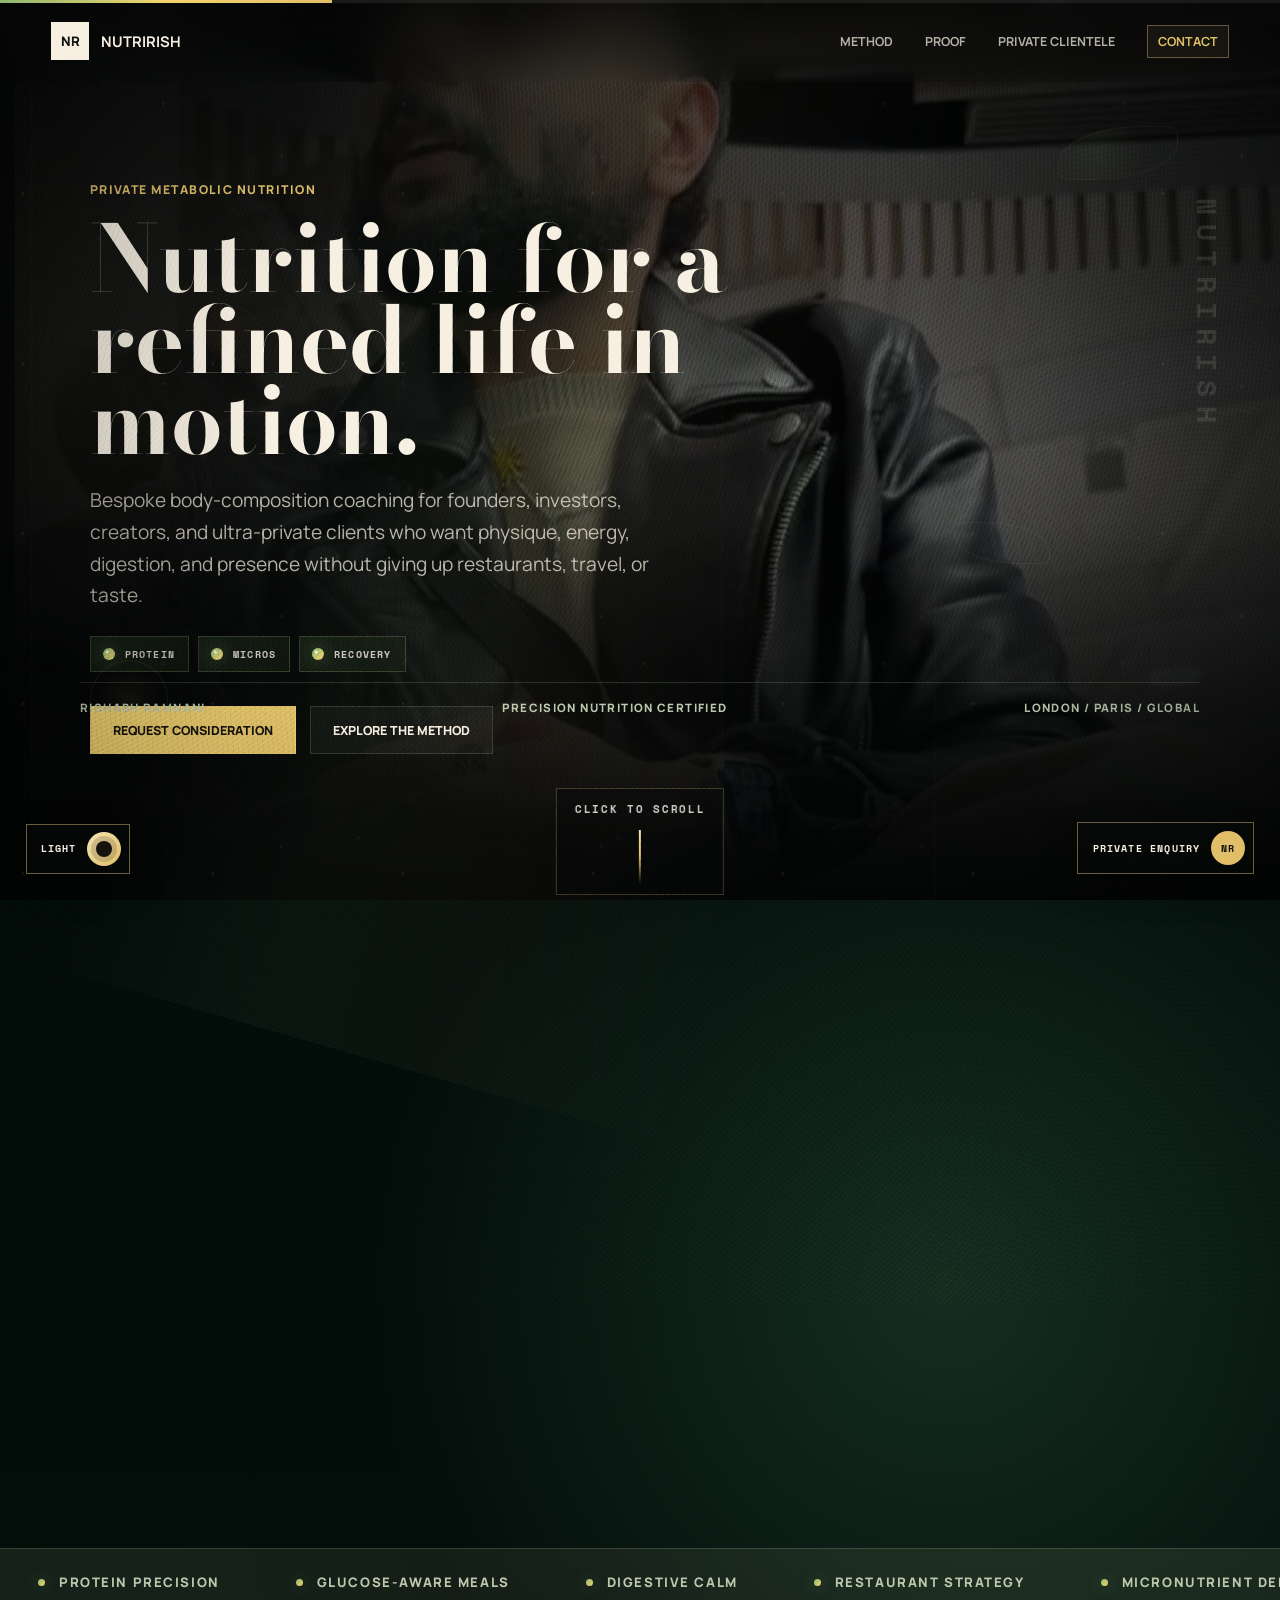
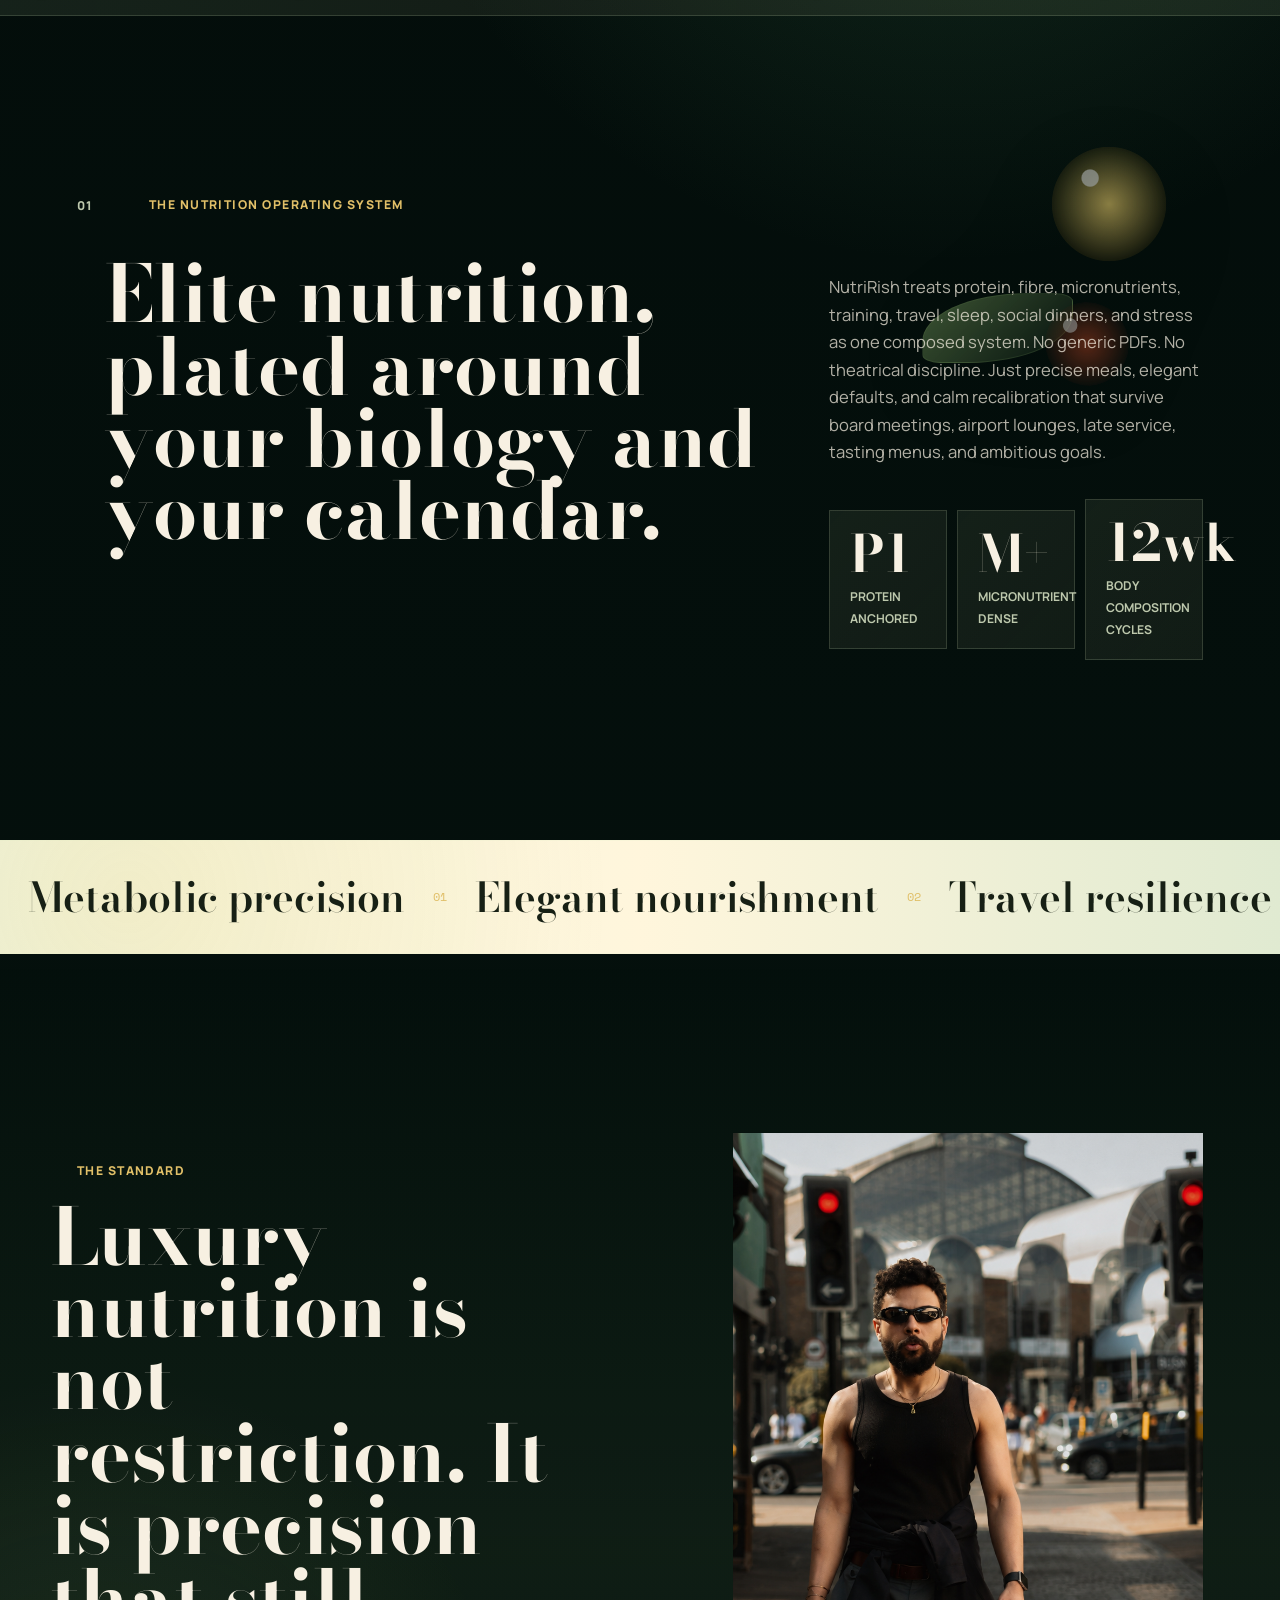
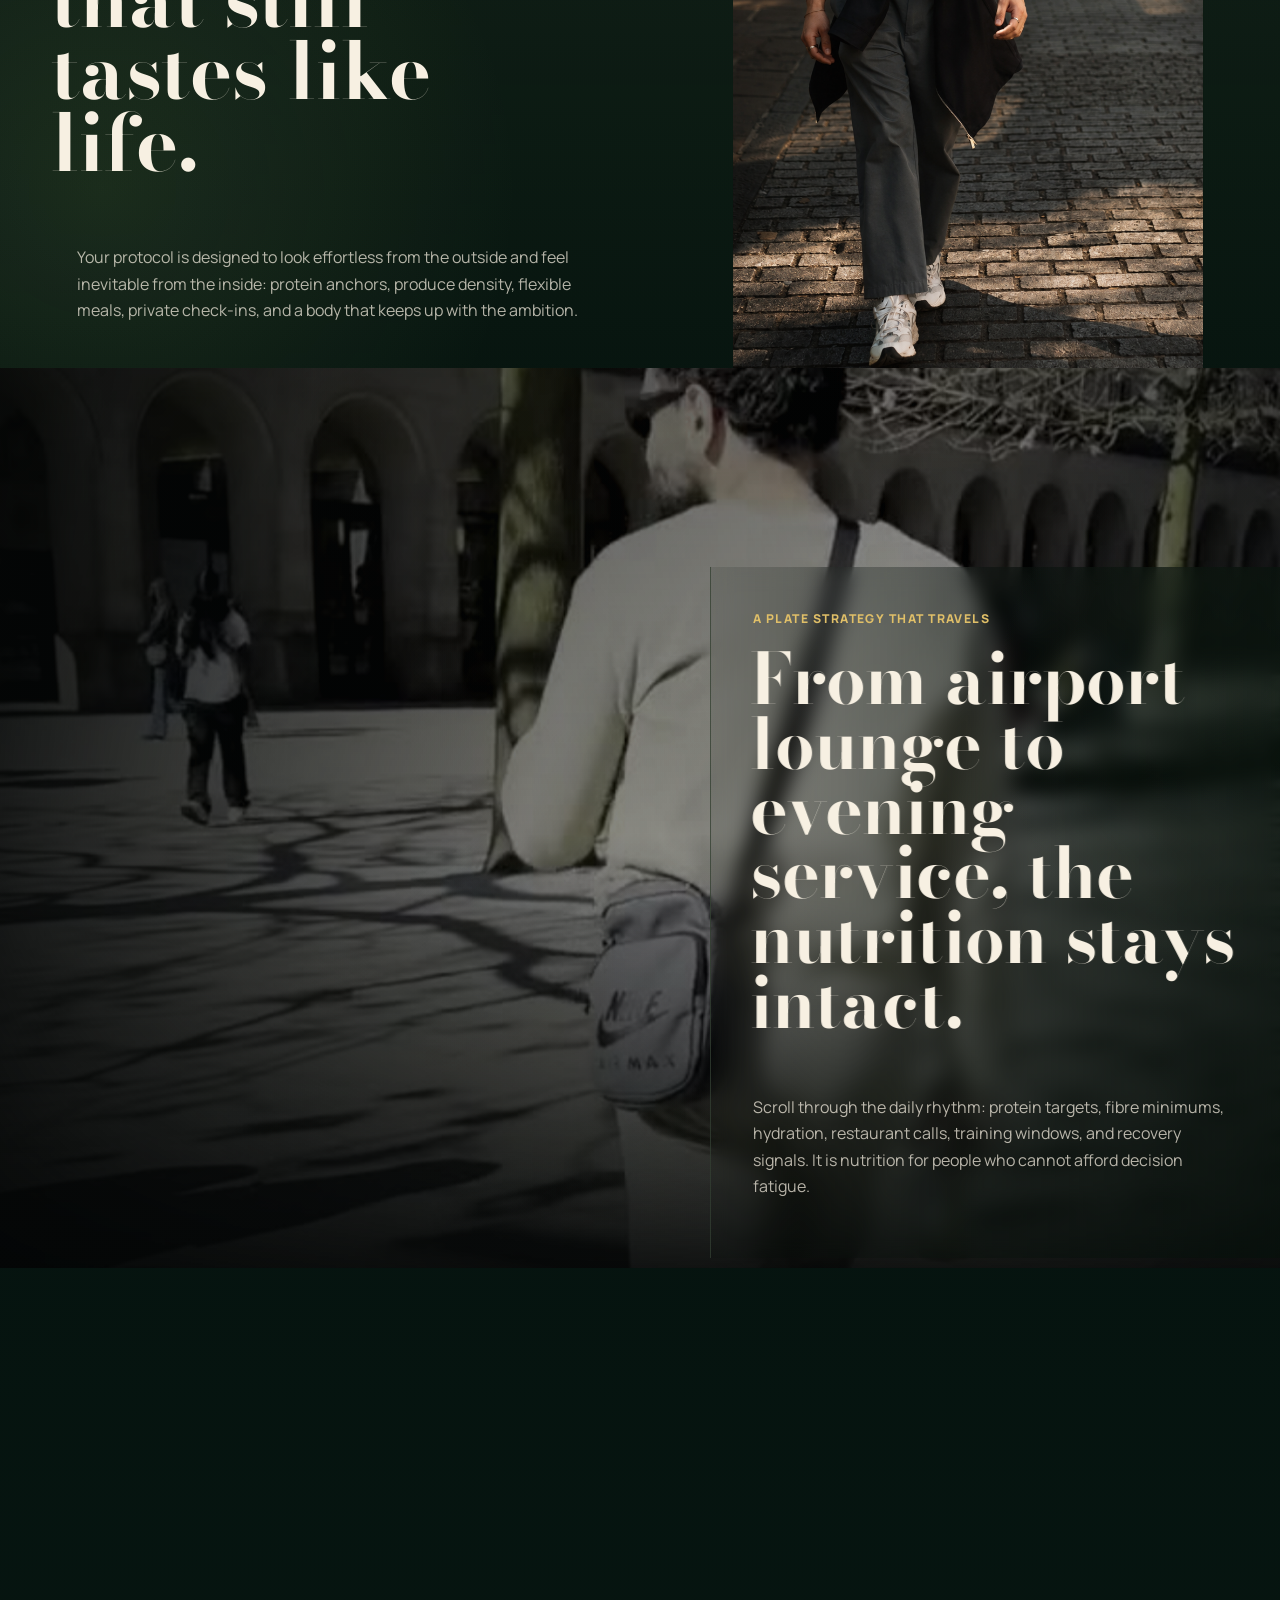
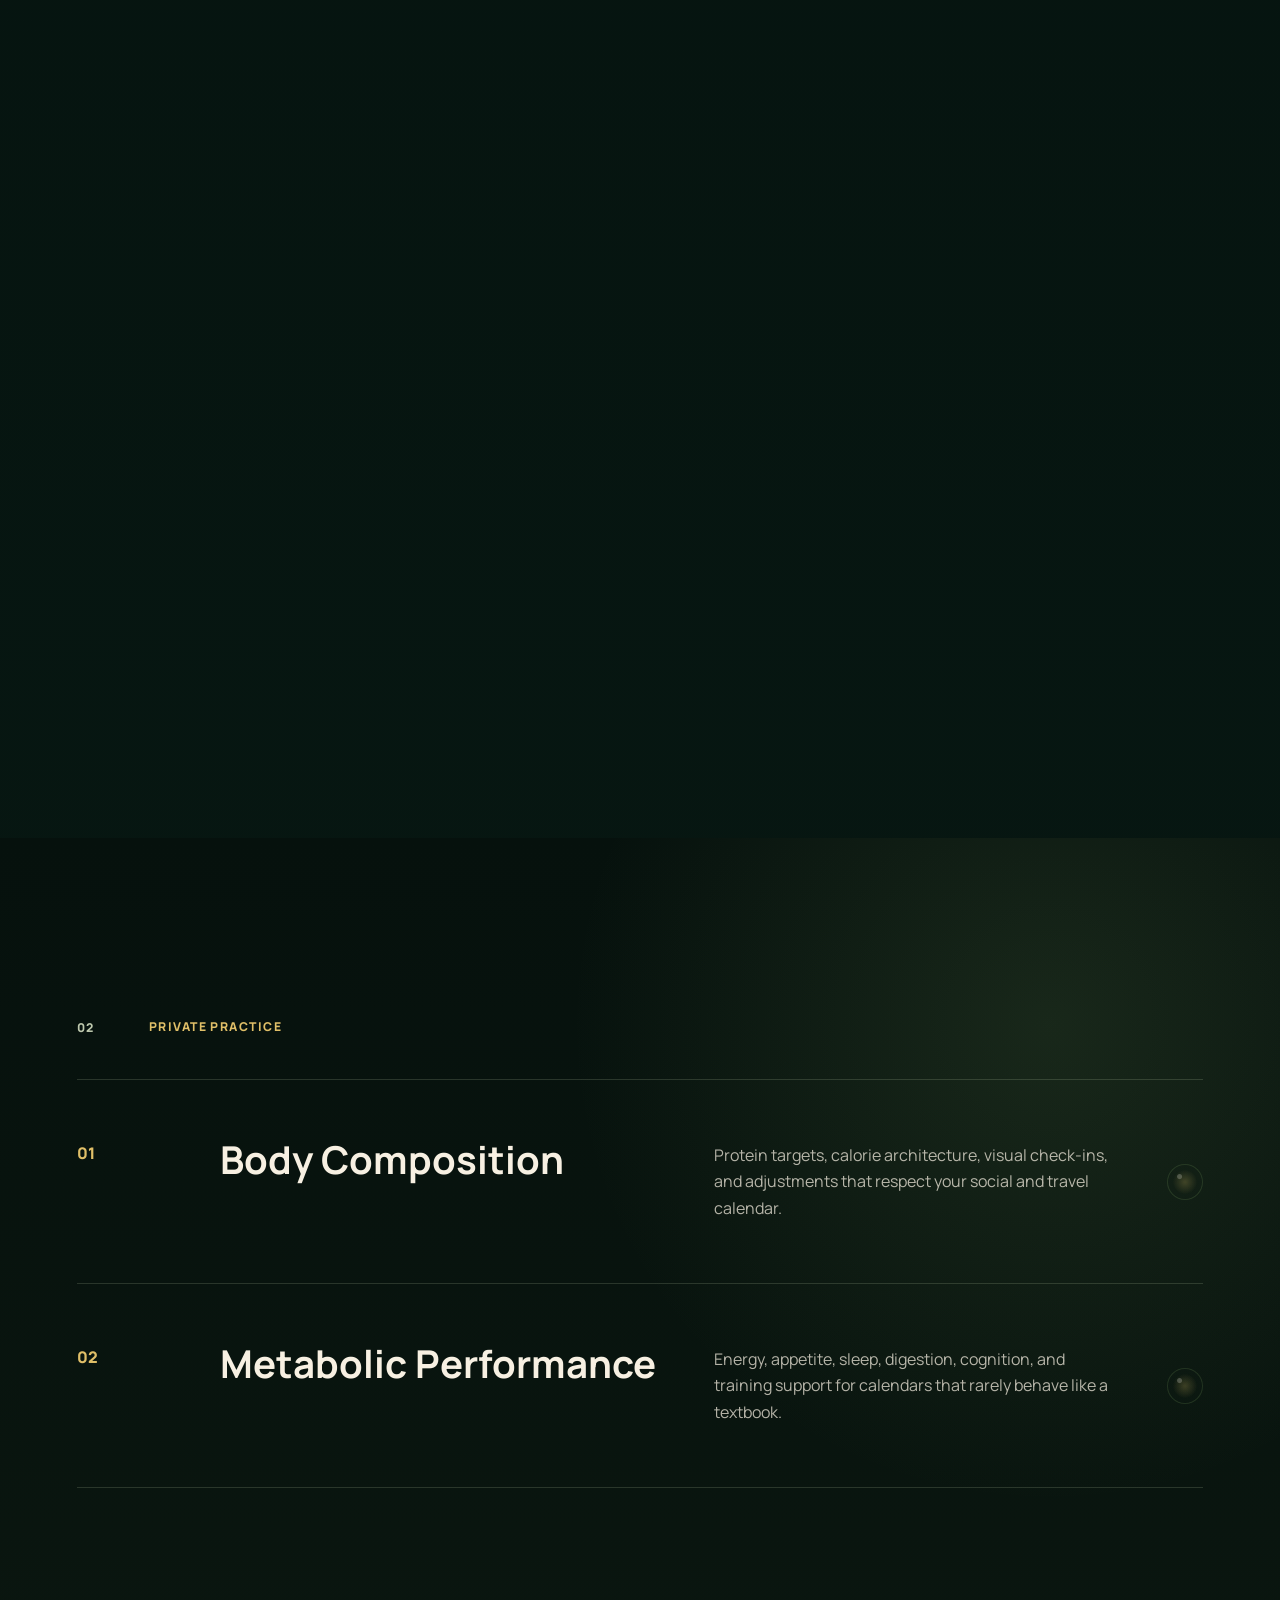
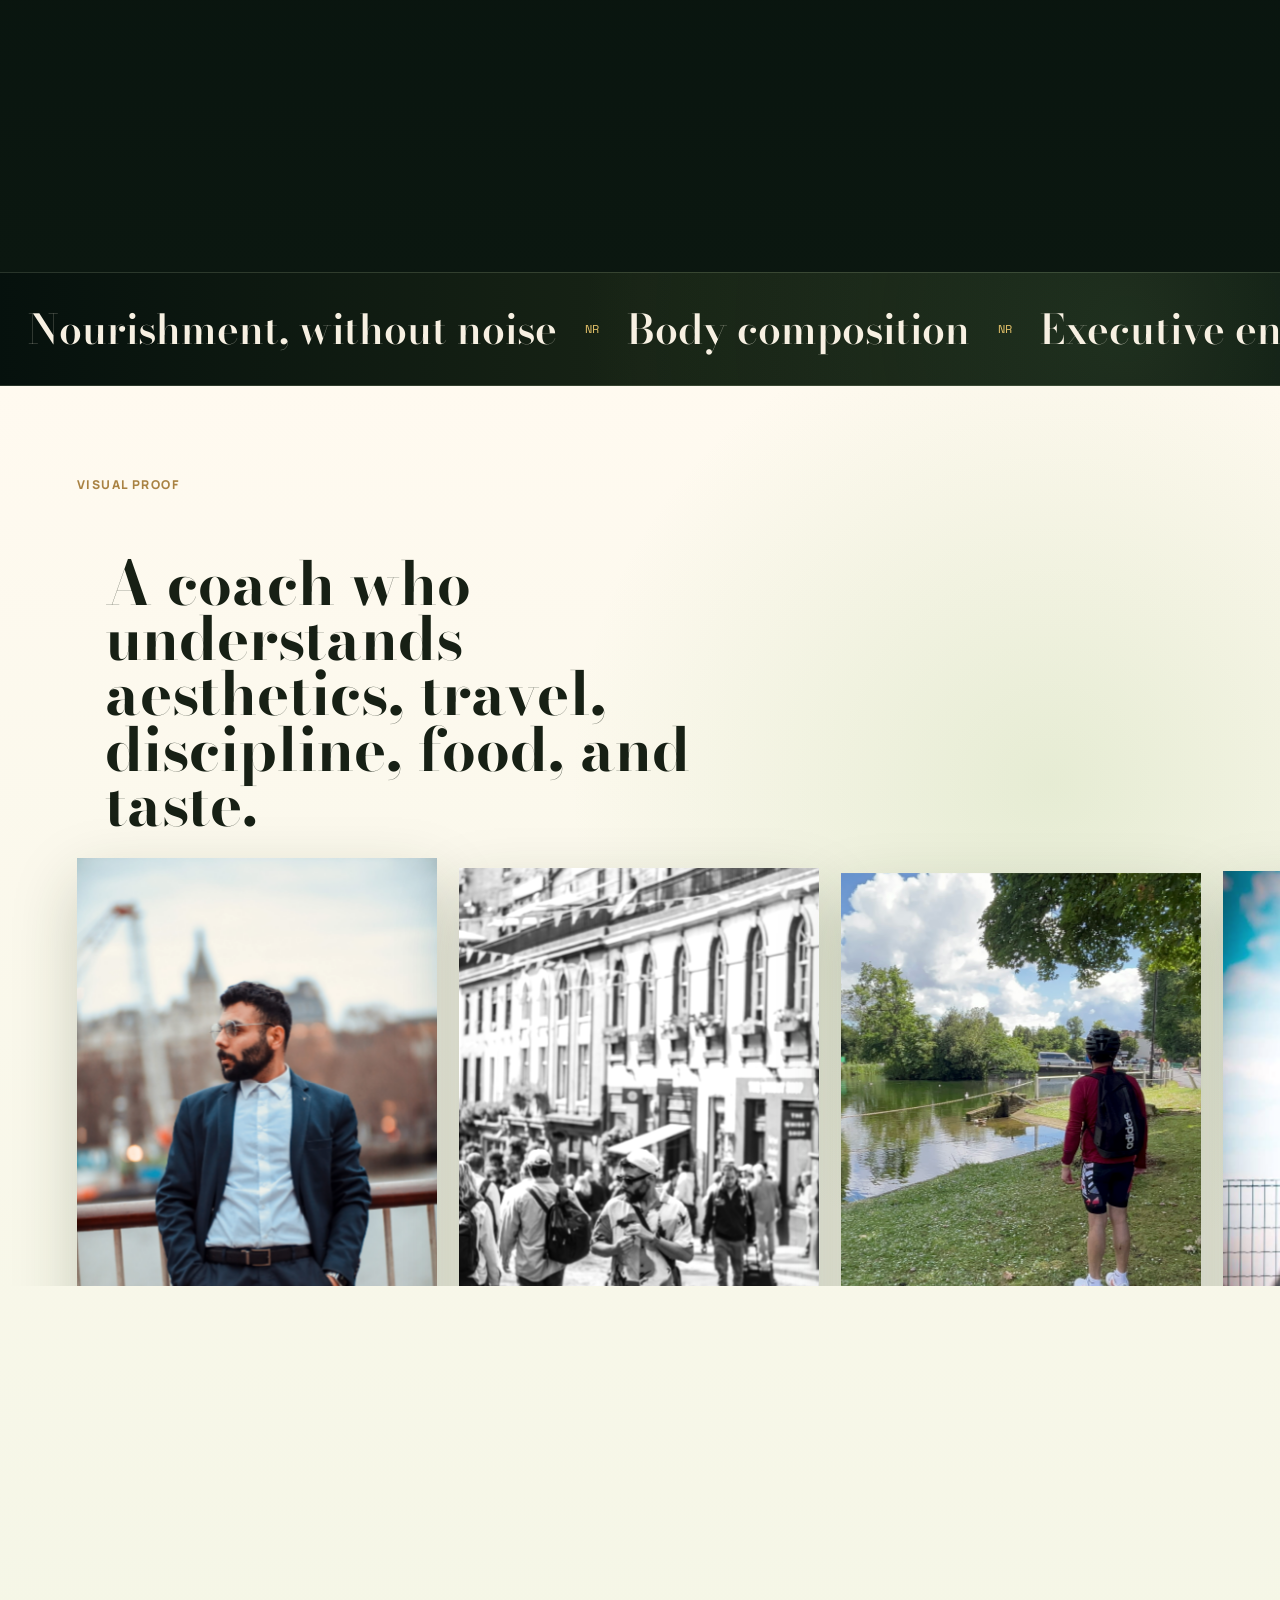
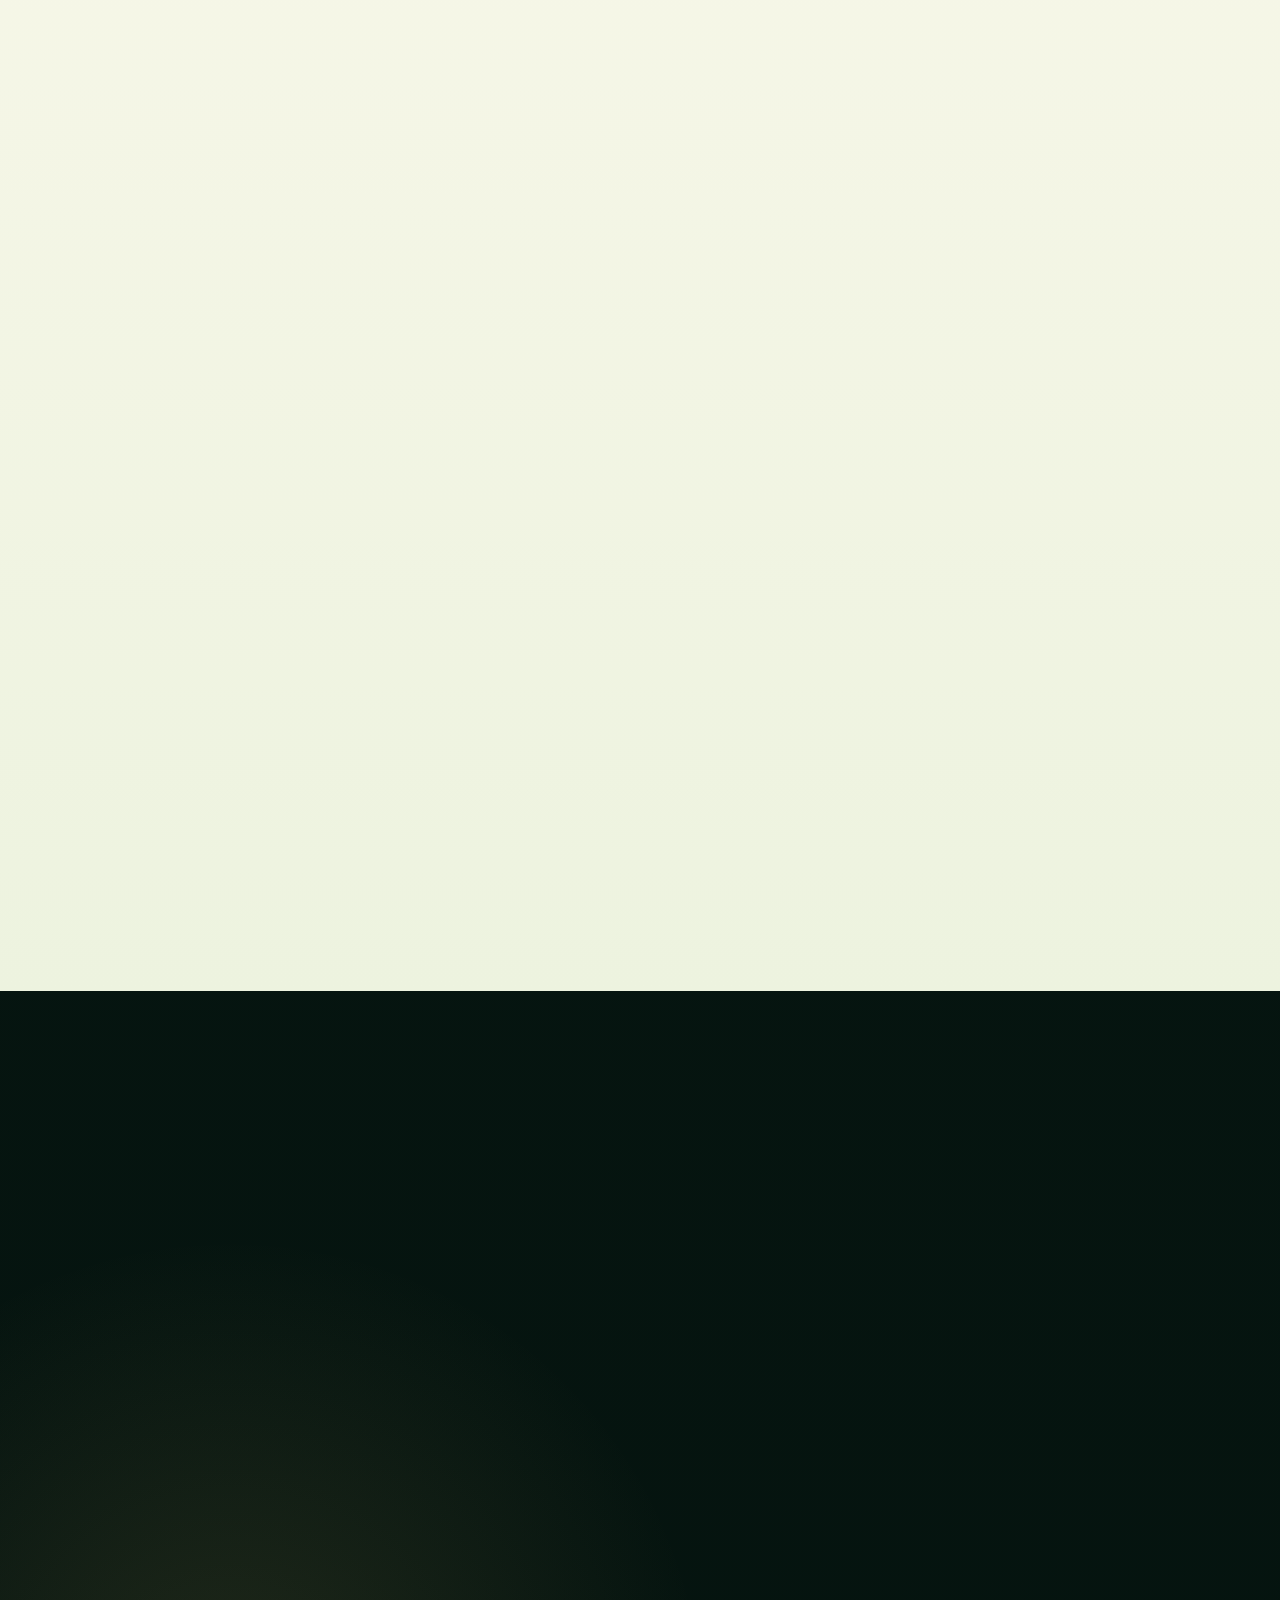
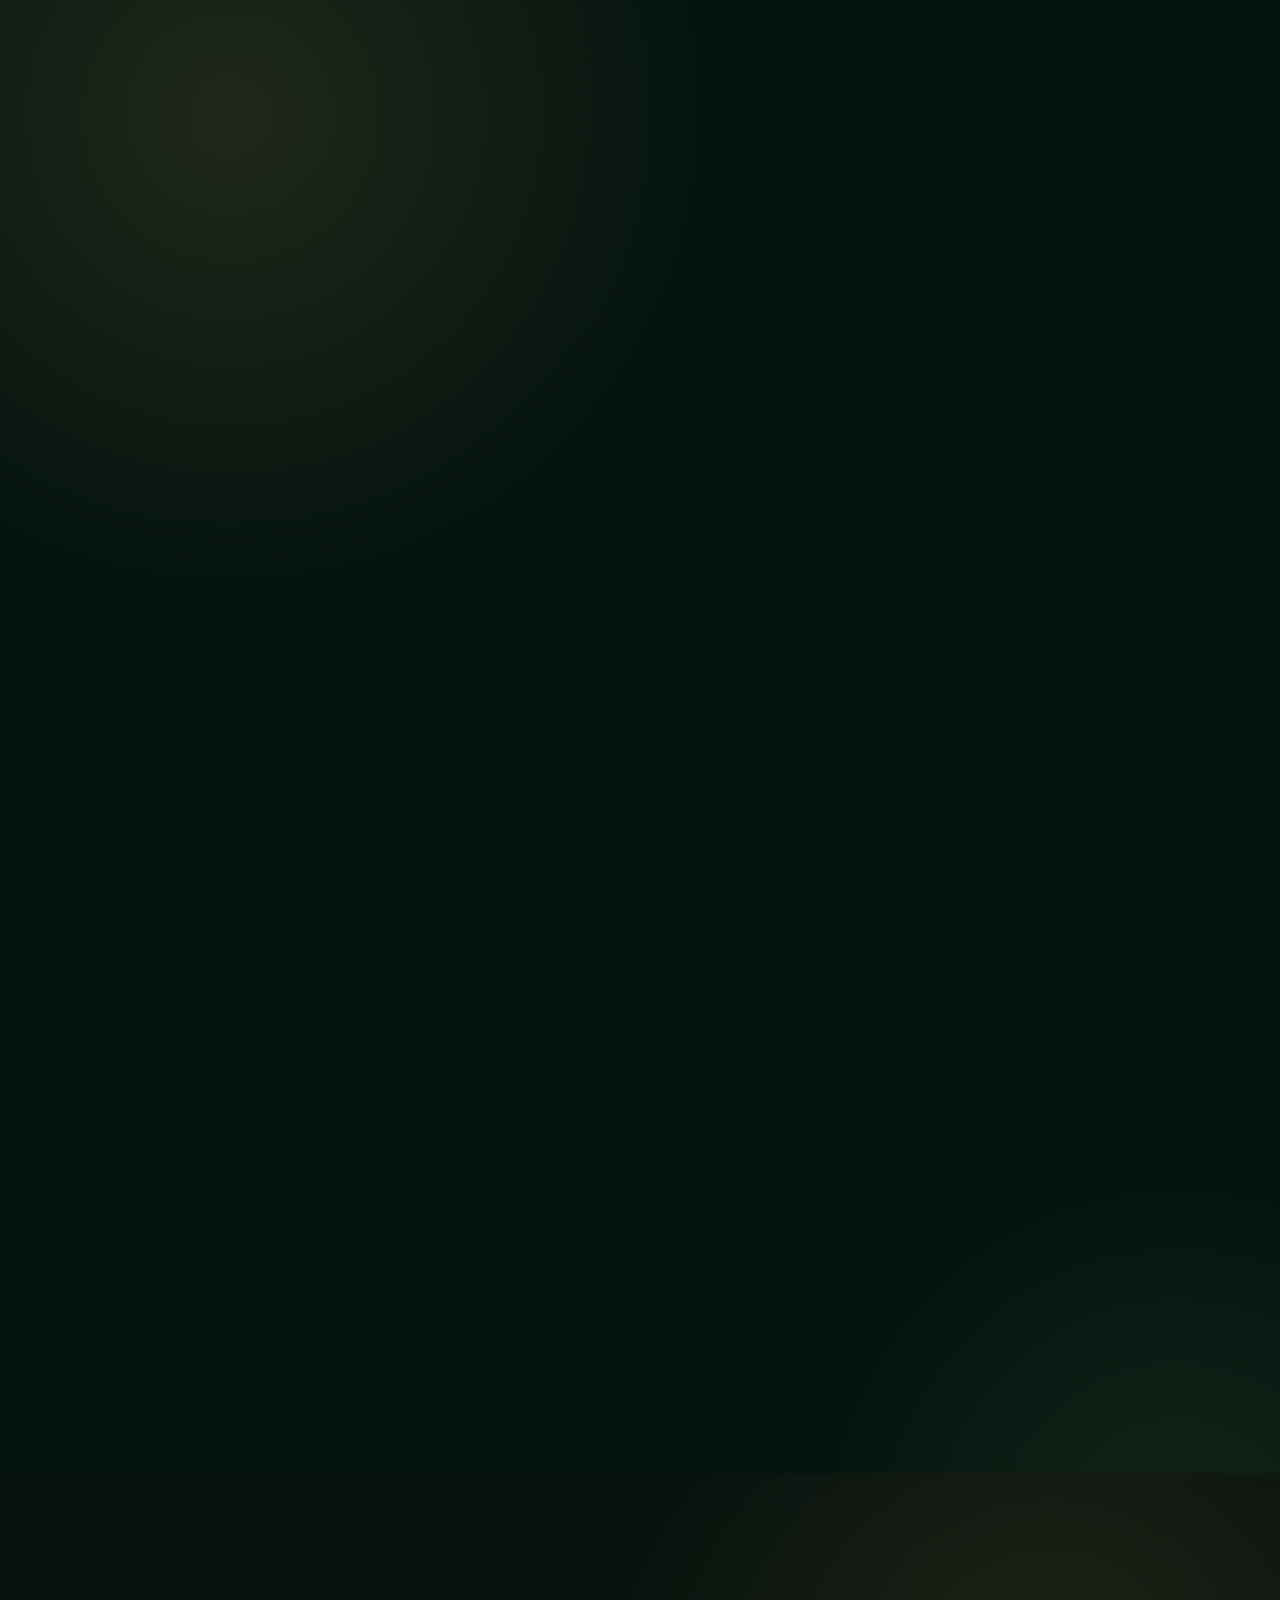
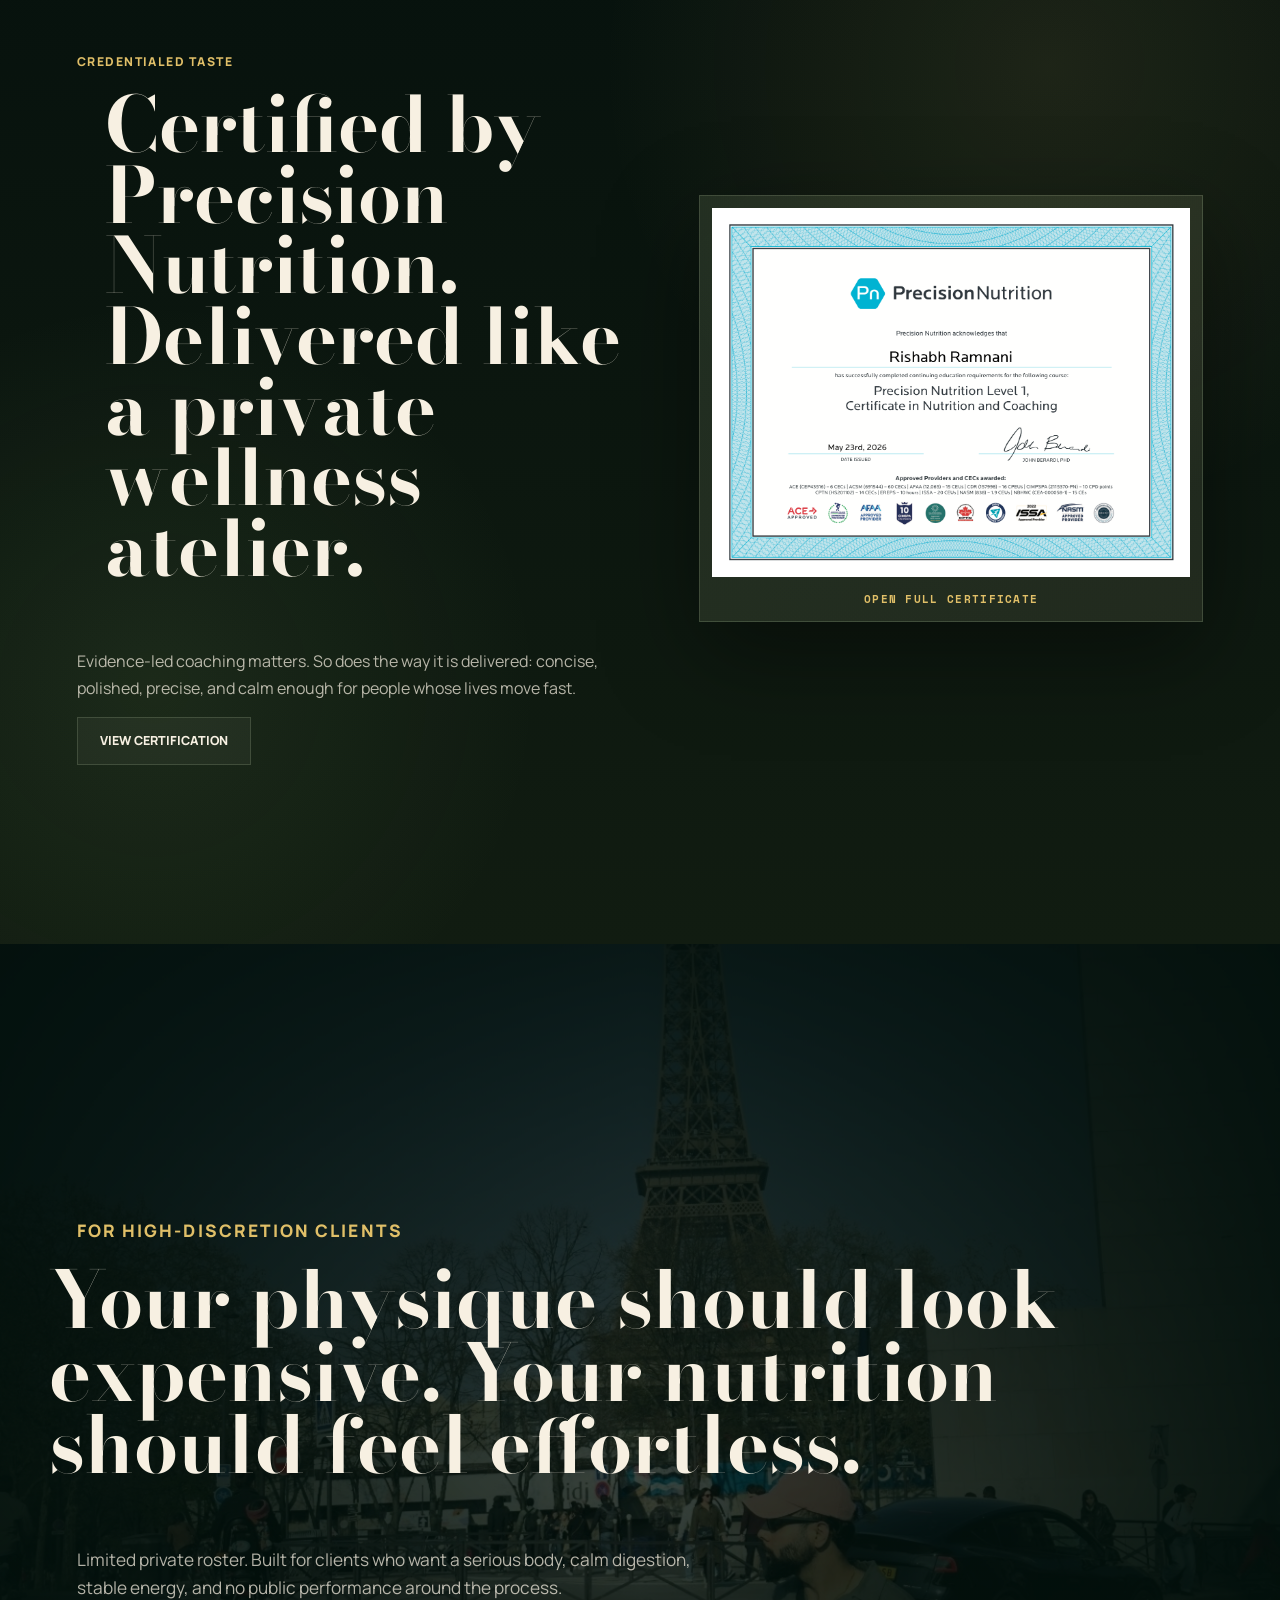
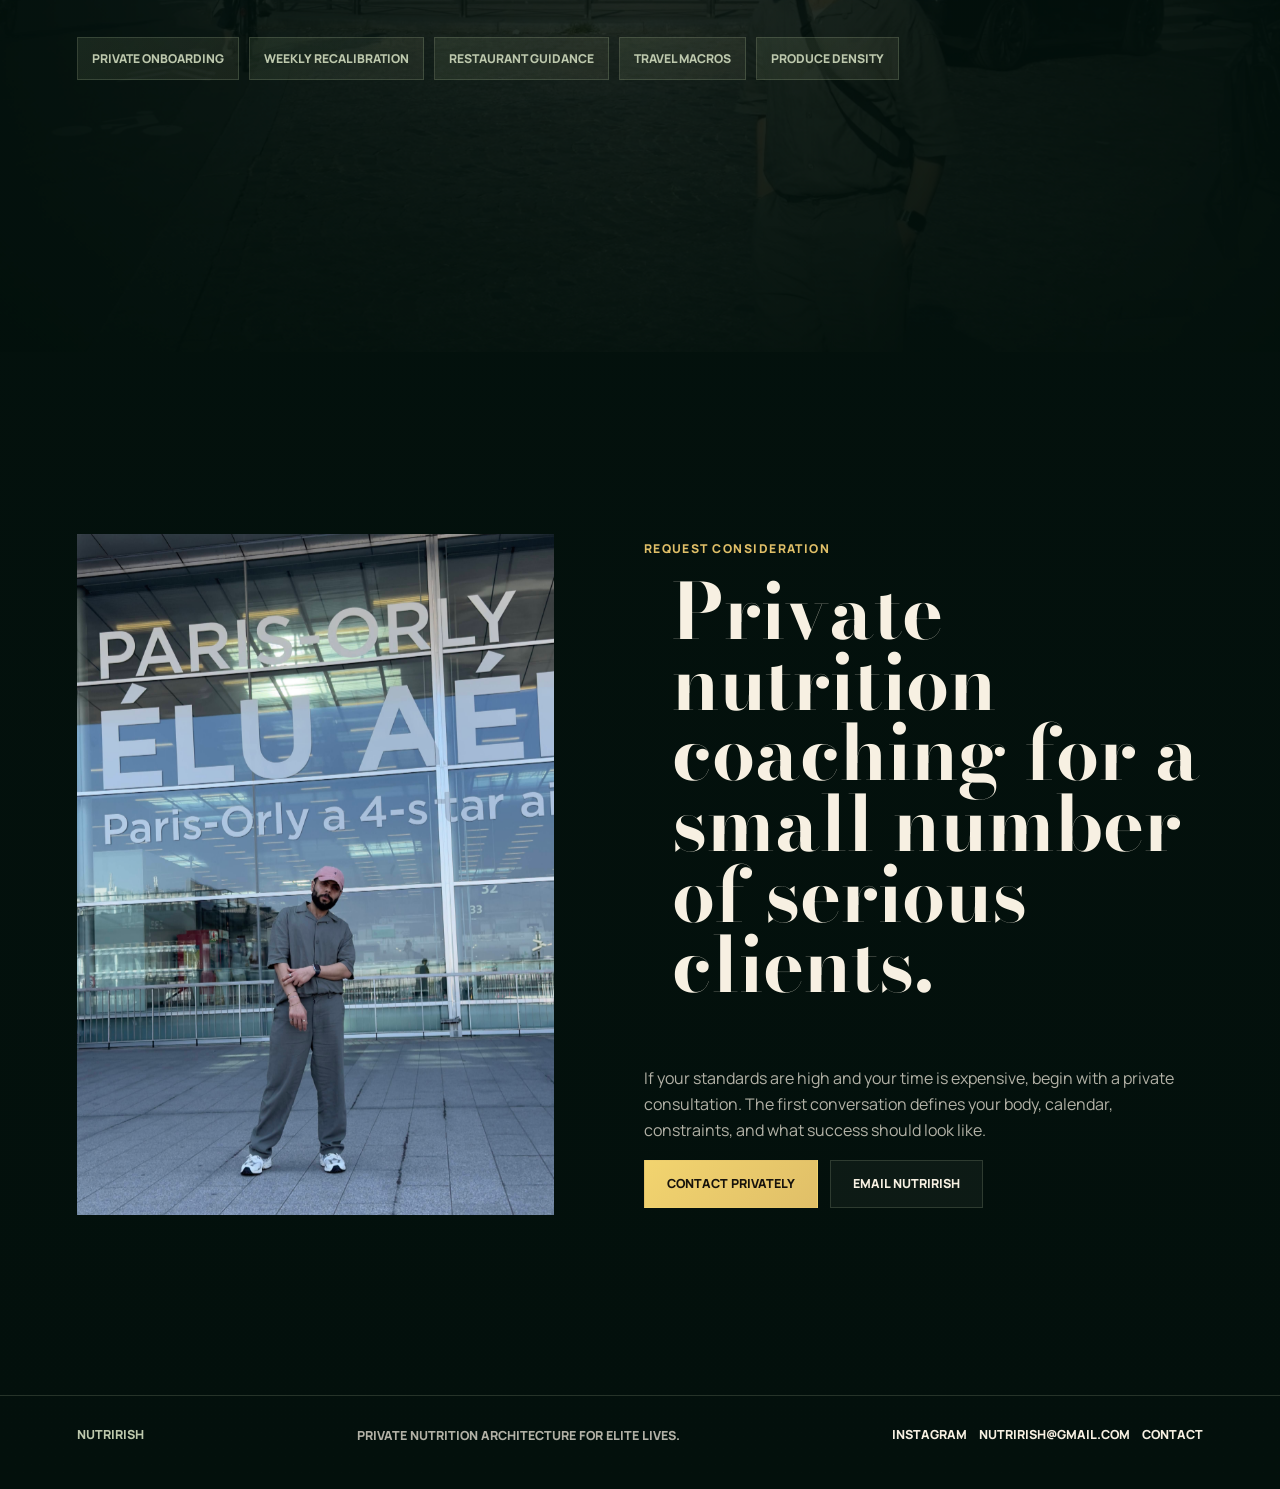
==== commit 62b177f7: "Align theme with premium nutrition identity" ====
--- a/index.html
+++ b/index.html
@@ -19,7 +19,7 @@
         if (localStorage.getItem("nutrirish-theme") === "light") document.documentElement.classList.add("theme-light");
       } catch (error) {}
     </script>
-    <link rel="stylesheet" href="./styles.css?v=20260603-8" />
+    <link rel="stylesheet" href="./styles.css?v=20260603-9" />
   </head>
   <body>
     <div class="preloader" data-preloader aria-live="polite" aria-label="Loading NutriRish experience">
@@ -45,7 +45,7 @@
         </div>
       </div>
       <div class="preloader-inner">
-        <p class="preloader-kicker">Curating your private edit</p>
+        <p class="preloader-kicker">Calibrating your nutrition architecture</p>
         <div class="preloader-meter" aria-hidden="true"><span data-loader-bar></span></div>
         <div class="preloader-meta">
           <span data-loader-status>Curating the experience</span>
@@ -64,6 +64,9 @@
     <div class="cursor-ring" aria-hidden="true"></div>
     <div class="cursor-dot" aria-hidden="true"></div>
     <div class="ambient-sweep" aria-hidden="true"></div>
+    <div class="botanical-atmosphere" aria-hidden="true">
+      <i></i><i></i><i></i><i></i>
+    </div>
     <a class="private-float" href="./userDetails.html#wellnessForm" aria-label="Begin a private NutriRish enquiry">
       <span>Private enquiry</span>
       <i>NR</i>
@@ -93,12 +96,18 @@
         </div>
         <div class="hero-shade" aria-hidden="true"></div>
         <div class="hero-copy" data-fade>
-          <p class="eyebrow">Travel-proof nutrition architecture</p>
-          <h1>Built for a life in motion.</h1>
+          <p class="eyebrow">Private metabolic nutrition</p>
+          <h1>Nutrition for a refined life in motion.</h1>
           <p class="lede">
-            Nutrition coaching for founders, investors, creators, and ultra-private
-            clients who want performance, presence, and physique without lifestyle friction.
-          </p>
+            Bespoke body-composition coaching for founders, investors, creators, and
+            ultra-private clients who want physique, energy, digestion, and presence
+            without giving up restaurants, travel, or taste.
+          </p>
+          <div class="nutrient-orbit" aria-label="NutriRish nutrition pillars">
+            <span>Protein</span>
+            <span>Micros</span>
+            <span>Recovery</span>
+          </div>
           <div class="hero-actions">
             <a class="button primary" href="./userDetails.html#wellnessForm">Request consideration</a>
             <a class="button ghost" href="#method">Explore the method</a>
@@ -118,43 +127,47 @@
 
       <section class="ticker" aria-label="Client outcomes">
         <div>
-          <span>Founder energy</span>
+          <span>Protein precision</span>
+          <span>Glucose-aware meals</span>
+          <span>Digestive calm</span>
+          <span>Restaurant strategy</span>
+          <span>Micronutrient density</span>
           <span>Travel-proof nutrition</span>
           <span>Executive body composition</span>
-          <span>Restaurant strategy</span>
-          <span>Private accountability</span>
-          <span>Founder energy</span>
-          <span>Travel-proof nutrition</span>
-          <span>Executive body composition</span>
+          <span>Recovery rhythm</span>
         </div>
       </section>
 
       <section class="intro section-pad motion-section" id="method" data-section-motion>
+        <div class="produce-still-life" aria-hidden="true">
+          <span></span><span></span><span></span>
+        </div>
         <div class="section-kicker" data-fade>
           <span>01</span>
-          <p>The operating system</p>
+          <p>The nutrition operating system</p>
         </div>
         <div class="intro-grid">
-          <h2 class="drift-text" data-drift data-fade>Elite nutrition, stripped of noise and built around your calendar.</h2>
+          <h2 class="drift-text" data-drift data-fade>Elite nutrition, plated around your biology and your calendar.</h2>
           <div class="intro-copy" data-fade>
             <p>
-              NutriRish treats food, training, travel, sleep, social dinners, and stress
-              as one system. No generic PDFs. No theatrical discipline. Just precise,
-              beautiful routines that survive board meetings, airport lounges, late service,
+              NutriRish treats protein, fibre, micronutrients, training, travel, sleep,
+              social dinners, and stress as one composed system. No generic PDFs. No
+              theatrical discipline. Just precise meals, elegant defaults, and calm
+              recalibration that survive board meetings, airport lounges, late service,
               tasting menus, and ambitious goals.
             </p>
             <div class="stats">
               <article>
-                <strong>1:1</strong>
-                <span>Private advisory</span>
+                <strong>P1</strong>
+                <span>Protein anchored</span>
               </article>
               <article>
-                <strong>24/7</strong>
-                <span>Context-aware support</span>
+                <strong>M+</strong>
+                <span>Micronutrient dense</span>
               </article>
               <article>
                 <strong>12wk</strong>
-                <span>Transformation cycles</span>
+                <span>Body composition cycles</span>
               </article>
             </div>
           </div>
@@ -162,17 +175,17 @@
       </section>
 
       <section class="kinetic-rail rail-light" aria-hidden="true">
-        <div><span>Metabolic precision</span><i>01</i><span>Private advisory</span><i>02</i><span>Travel resilience</span><i>03</i><span>Metabolic precision</span><i>01</i><span>Private advisory</span><i>02</i></div>
+        <div><span>Metabolic precision</span><i>01</i><span>Elegant nourishment</span><i>02</i><span>Travel resilience</span><i>03</i><span>Protein rhythm</span><i>04</i><span>Micronutrient density</span><i>05</i></div>
       </section>
 
       <section class="portrait-lock section-pad">
         <div class="lock-copy" data-fade>
           <p class="eyebrow">The standard</p>
-          <h2 class="drift-text" data-drift>Luxury is not excess. It is precision without visible effort.</h2>
+          <h2 class="drift-text" data-drift>Luxury nutrition is not restriction. It is precision that still tastes like life.</h2>
           <p>
             Your protocol is designed to look effortless from the outside and feel
-            inevitable from the inside: measured habits, flexible meals, private check-ins,
-            and a body that keeps up with the ambition.
+            inevitable from the inside: protein anchors, produce density, flexible meals,
+            private check-ins, and a body that keeps up with the ambition.
           </p>
         </div>
         <div class="lock-frame reveal-image depth-media" data-depth data-fade>
@@ -185,12 +198,12 @@
           <video class="cinema-main" data-src="./NASSETS/web/IMG_1320.mp4" poster="./NASSETS/web/posters/IMG_1320.jpg" muted loop playsinline preload="none" aria-label="Private coaching lifestyle film"></video>
         </div>
         <div class="cinema-panel" data-fade>
-          <p class="eyebrow">A protocol that travels</p>
-            <h2 class="drift-text" data-drift>From airport lounge to evening service, the plan stays intact.</h2>
-          <p>
-            Scroll through the daily rhythm: training windows, macro anchors, hydration,
-            restaurant calls, and recovery signals. It is coaching for people who cannot
-            afford decision fatigue.
+          <p class="eyebrow">A plate strategy that travels</p>
+            <h2 class="drift-text" data-drift>From airport lounge to evening service, the nutrition stays intact.</h2>
+          <p>
+            Scroll through the daily rhythm: protein targets, fibre minimums, hydration,
+            restaurant calls, training windows, and recovery signals. It is nutrition for
+            people who cannot afford decision fatigue.
           </p>
         </div>
       </section>
@@ -204,30 +217,30 @@
           <article data-slide-row data-fade>
             <span>01</span>
             <h3>Body Composition</h3>
-            <p>High-signal nutrition, precise targets, visual check-ins, and adjustments that respect your social and travel calendar.</p>
+            <p>Protein targets, calorie architecture, visual check-ins, and adjustments that respect your social and travel calendar.</p>
           </article>
           <article data-slide-row data-fade>
             <span>02</span>
-            <h3>Executive Performance</h3>
-            <p>Energy, appetite, sleep, cognition, and training support for calendars that rarely behave like a textbook.</p>
+            <h3>Metabolic Performance</h3>
+            <p>Energy, appetite, sleep, digestion, cognition, and training support for calendars that rarely behave like a textbook.</p>
           </article>
           <article data-slide-row data-fade>
             <span>03</span>
-            <h3>Luxury Lifestyle Integration</h3>
-            <p>Restaurant playbooks, chef instructions, airport routines, event strategy, and discretion-first accountability.</p>
+            <h3>Luxury Plate Integration</h3>
+            <p>Restaurant playbooks, chef instructions, airport routines, event strategy, hydration cues, and discretion-first accountability.</p>
           </article>
         </div>
       </section>
 
       <section class="kinetic-rail rail-dark" aria-hidden="true">
-        <div><span>Discipline, without theatre</span><i>NR</i><span>Body composition</span><i>NR</i><span>Executive energy</span><i>NR</i><span>Discipline, without theatre</span><i>NR</i></div>
+        <div><span>Nourishment, without noise</span><i>NR</i><span>Body composition</span><i>NR</i><span>Executive energy</span><i>NR</i><span>Digestion calm</span><i>NR</i><span>Nutrition with taste</span><i>NR</i></div>
       </section>
 
       <section class="horizontal-gallery" id="proof" aria-label="Lifestyle proof gallery">
         <div class="gallery-sticky">
           <div class="gallery-copy" data-fade>
             <p class="eyebrow">Visual proof</p>
-            <h2 class="drift-text" data-drift>A coach who understands aesthetics, travel, discipline, and taste.</h2>
+            <h2 class="drift-text" data-drift>A coach who understands aesthetics, travel, discipline, food, and taste.</h2>
           </div>
           <div class="gallery-track" data-track>
             <figure><img src="./NASSETS/IMG_8765.jpg" alt="Rishabh in a suit by the river" /><figcaption>London polish</figcaption></figure>
@@ -249,8 +262,8 @@
           <p>Motion archive</p>
         </div>
         <div class="video-grid-head" data-fade>
-          <h2 class="drift-text" data-drift>Scroll-triggered fragments from the real lifestyle.</h2>
-          <p>Every clip is a real fragment of the lifestyle: movement, travel, training, and the quiet consistency between them.</p>
+          <h2 class="drift-text" data-drift>Scroll-triggered fragments from the real nutrition lifestyle.</h2>
+          <p>Every clip is a real fragment of the system: food choices, movement, travel, training, and the quiet consistency between them.</p>
         </div>
         <div class="film-grid">
           <article data-film-card data-fade><video data-src="./NASSETS/web/IMG_1436.mp4" poster="./NASSETS/web/posters/IMG_1436.jpg" muted loop playsinline preload="none"></video><span>Lifestyle / 01</span></article>
@@ -265,7 +278,7 @@
       <section class="credential section-pad motion-section" data-section-motion>
         <div class="credential-copy" data-fade>
           <p class="eyebrow">Credentialed taste</p>
-          <h2 class="drift-text" data-drift>Certified by Precision Nutrition. Presented like a private atelier.</h2>
+          <h2 class="drift-text" data-drift>Certified by Precision Nutrition. Delivered like a private wellness atelier.</h2>
           <p>
             Evidence-led coaching matters. So does the way it is delivered: concise,
             polished, precise, and calm enough for people whose lives move fast.
@@ -286,16 +299,17 @@
         </div>
         <div class="private-content" data-fade>
           <p class="eyebrow">For high-discretion clients</p>
-          <h2 class="drift-text" data-drift>Your physique should look expensive. Your routine should feel invisible.</h2>
-          <p>
-            Limited private roster. Built for clients who want a serious body, a calm mind,
-            and no public performance around the process.
+          <h2 class="drift-text" data-drift>Your physique should look expensive. Your nutrition should feel effortless.</h2>
+          <p>
+            Limited private roster. Built for clients who want a serious body, calm digestion,
+            stable energy, and no public performance around the process.
           </p>
           <div class="pill-row">
             <span>Private onboarding</span>
             <span>Weekly recalibration</span>
             <span>Restaurant guidance</span>
-            <span>Travel protocols</span>
+            <span>Travel macros</span>
+            <span>Produce density</span>
           </div>
         </div>
       </section>
@@ -306,7 +320,7 @@
         </div>
         <div class="apply-copy" data-fade>
           <p class="eyebrow">Request consideration</p>
-          <h2 class="drift-text" data-drift>Private coaching for a small number of serious clients.</h2>
+          <h2 class="drift-text" data-drift>Private nutrition coaching for a small number of serious clients.</h2>
           <p>
             If your standards are high and your time is expensive, begin with a private
             consultation. The first conversation defines your body, calendar, constraints,
@@ -330,6 +344,6 @@
       </div>
     </footer>
 
-    <script src="./app.js?v=20260603-8"></script>
+    <script src="./app.js?v=20260603-9"></script>
   </body>
 </html>
--- a/styles.css
+++ b/styles.css
@@ -1,13 +1,17 @@
 :root {
-  --bg: #050606;
-  --panel: #0c0f0e;
-  --ink: #f3eee5;
-  --muted: #b8b0a3;
-  --soft: rgba(243, 238, 229, 0.7);
-  --line: rgba(226, 214, 191, 0.16);
-  --gold: #d0b47a;
-  --bronze: #8a704c;
-  --green: #31463d;
+  --bg: #03100c;
+  --panel: #091a14;
+  --ink: #f7f0e2;
+  --muted: #bdc8ad;
+  --soft: rgba(247, 240, 226, 0.72);
+  --line: rgba(217, 233, 190, 0.16);
+  --gold: #e0bf68;
+  --bronze: #a98242;
+  --green: #2f6b4f;
+  --leaf: #8fb86e;
+  --citrus: #f2d46f;
+  --cacao: #2a1b10;
+  --cream: #f7f0e2;
   --shadow: 0 30px 90px rgba(0, 0, 0, 0.42);
   font-family: Manrope, system-ui, -apple-system, BlinkMacSystemFont, "Segoe UI", sans-serif;
   color: var(--ink);
@@ -15,16 +19,20 @@
 }
 
 .theme-light {
-  --bg: #f2eadc;
-  --panel: #fff8ec;
-  --ink: #15130f;
-  --muted: #675c4f;
-  --soft: rgba(21, 19, 15, 0.72);
-  --line: rgba(80, 61, 39, 0.18);
-  --gold: #9f7c3e;
-  --bronze: #745b35;
-  --green: #d7e1d6;
-  --shadow: 0 28px 90px rgba(84, 65, 42, 0.2);
+  --bg: #f4efdf;
+  --panel: #fffaf0;
+  --ink: #172015;
+  --muted: #677353;
+  --soft: rgba(23, 32, 21, 0.72);
+  --line: rgba(58, 89, 49, 0.18);
+  --gold: #a97d22;
+  --bronze: #7f6736;
+  --green: #cfe1bf;
+  --leaf: #4f854f;
+  --citrus: #d7aa28;
+  --cacao: #302112;
+  --cream: #fffaf0;
+  --shadow: 0 28px 90px rgba(57, 78, 44, 0.18);
 }
 
 * {
@@ -40,16 +48,18 @@
   overflow-x: hidden;
   color: var(--ink);
   background:
-    radial-gradient(circle at 74% 9%, rgba(49, 70, 61, 0.24), transparent 36rem),
-    radial-gradient(circle at 18% 68%, rgba(138, 112, 76, 0.1), transparent 30rem),
-    linear-gradient(180deg, #040505 0%, #0a0d0c 42%, #040505 100%);
+    radial-gradient(circle at 74% 9%, rgba(66, 130, 87, 0.28), transparent 36rem),
+    radial-gradient(circle at 18% 68%, rgba(224, 191, 104, 0.12), transparent 30rem),
+    radial-gradient(circle at 92% 78%, rgba(143, 184, 110, 0.11), transparent 24rem),
+    linear-gradient(180deg, #020a08 0%, #071712 42%, #03100c 100%);
 }
 
 .theme-light body {
   background:
-    radial-gradient(circle at 80% 10%, rgba(159, 124, 62, 0.16), transparent 34rem),
-    radial-gradient(circle at 18% 68%, rgba(49, 70, 61, 0.12), transparent 30rem),
-    linear-gradient(180deg, #f7efe2 0%, #ede2d1 46%, #f8f1e5 100%);
+    radial-gradient(circle at 80% 10%, rgba(215, 170, 40, 0.17), transparent 34rem),
+    radial-gradient(circle at 18% 68%, rgba(79, 133, 79, 0.14), transparent 30rem),
+    radial-gradient(circle at 90% 80%, rgba(198, 72, 36, 0.08), transparent 24rem),
+    linear-gradient(180deg, #fbf6ea 0%, #edf3df 46%, #fffaf0 100%);
 }
 
 body.is-loading {
@@ -67,8 +77,9 @@
   overflow: hidden;
   color: var(--ink);
   background:
-    radial-gradient(circle at 74% 32%, rgba(49, 70, 61, 0.42), transparent 30rem),
-    linear-gradient(135deg, #030404, #0b100e 54%, #060706);
+    radial-gradient(circle at 74% 32%, rgba(66, 130, 87, 0.42), transparent 30rem),
+    radial-gradient(circle at 24% 70%, rgba(224, 191, 104, 0.18), transparent 24rem),
+    linear-gradient(135deg, #020a08, #071912 54%, #040b07);
   transition: opacity 900ms cubic-bezier(0.16, 1, 0.3, 1), visibility 900ms ease;
 }
 
@@ -108,7 +119,7 @@
 
 .loader-shutter {
   z-index: 2;
-  background: #050706;
+  background: #03100c;
   transform-origin: right center;
   animation: shutter-open 1800ms 220ms cubic-bezier(0.16, 1, 0.3, 1) both;
 }
@@ -233,7 +244,7 @@
 .loader-dial::after {
   inset: 18%;
   border: 1px solid rgba(208, 180, 122, 0.26);
-  box-shadow: inset 0 0 52px rgba(49, 70, 61, 0.24), 0 0 80px rgba(0, 0, 0, 0.36);
+  box-shadow: inset 0 0 52px rgba(66, 130, 87, 0.3), 0 0 80px rgba(0, 0, 0, 0.36);
 }
 
 .loader-dial svg {
@@ -276,8 +287,8 @@
   width: 7px;
   height: 7px;
   border-radius: 50%;
-  background: #f8e5af;
-  box-shadow: 0 0 20px rgba(248, 229, 175, 0.9);
+  background: var(--citrus);
+  box-shadow: 0 0 20px rgba(242, 212, 111, 0.9);
 }
 
 .dial-core {
@@ -372,7 +383,7 @@
   display: block;
   width: 100%;
   height: 100%;
-  background: linear-gradient(90deg, var(--bronze), #f8e5af);
+  background: linear-gradient(90deg, var(--leaf), var(--citrus));
   transform: scaleX(0);
   transform-origin: left center;
   transition: transform 320ms cubic-bezier(0.16, 1, 0.3, 1);
@@ -402,6 +413,12 @@
 
 @keyframes dial-spin {
   to { transform: rotate(360deg); }
+}
+
+@keyframes botanical-float {
+  0%, 100% { transform: translate3d(-8px, 10px, 0) rotate(-8deg); }
+  45% { transform: translate3d(12px, -18px, 0) rotate(10deg); }
+  70% { transform: translate3d(2px, 6px, 0) rotate(4deg); }
 }
 
 img,
@@ -519,9 +536,70 @@
   height: 140vh;
   pointer-events: none;
   opacity: 0.13;
-  background: linear-gradient(90deg, transparent, rgba(208, 180, 122, 0.34), transparent);
+  background: linear-gradient(90deg, transparent, rgba(143, 184, 110, 0.34), rgba(224, 191, 104, 0.22), transparent);
   transform: translate3d(var(--sweep-x, 0px), 0, 0) rotate(16deg);
   will-change: transform;
+}
+
+.botanical-atmosphere {
+  position: fixed;
+  inset: 0;
+  z-index: 77;
+  pointer-events: none;
+  overflow: hidden;
+  opacity: 0.72;
+  mix-blend-mode: screen;
+}
+
+.botanical-atmosphere i {
+  position: absolute;
+  display: block;
+  border: 1px solid rgba(143, 184, 110, 0.18);
+  opacity: 0.58;
+  filter: blur(0.2px);
+  transform: translate3d(var(--botany-x, 0px), var(--botany-y, 0px), 0) rotate(var(--botany-r, 0deg));
+  animation: botanical-float 18s ease-in-out infinite;
+  will-change: transform;
+}
+
+.botanical-atmosphere i:nth-child(1) {
+  top: 14vh;
+  right: 8vw;
+  width: 120px;
+  height: 54px;
+  border-radius: 70% 12% 70% 12%;
+  background: radial-gradient(circle at 32% 48%, rgba(143, 184, 110, 0.2), transparent 58%);
+}
+
+.botanical-atmosphere i:nth-child(2) {
+  bottom: 18vh;
+  left: 7vw;
+  width: 78px;
+  height: 78px;
+  border-radius: 50%;
+  border-color: rgba(242, 212, 111, 0.18);
+  background: radial-gradient(circle at center, rgba(242, 212, 111, 0.14), transparent 62%);
+  animation-duration: 22s;
+}
+
+.botanical-atmosphere i:nth-child(3) {
+  top: 58vh;
+  right: 18vw;
+  width: 96px;
+  height: 42px;
+  border-radius: 12% 70% 12% 70%;
+  animation-duration: 26s;
+}
+
+.botanical-atmosphere i:nth-child(4) {
+  top: 34vh;
+  left: 16vw;
+  width: 54px;
+  height: 54px;
+  border-radius: 50%;
+  border-color: rgba(198, 72, 36, 0.13);
+  background: radial-gradient(circle at 38% 38%, rgba(198, 72, 36, 0.1), transparent 64%);
+  animation-duration: 20s;
 }
 
 .progress {
@@ -538,7 +616,7 @@
   display: block;
   width: 100%;
   height: 100%;
-  background: linear-gradient(90deg, var(--gold), #fff2c3);
+  background: linear-gradient(90deg, var(--leaf), var(--citrus), var(--gold));
   transform: scaleX(0);
   transform-origin: left center;
   will-change: transform;
@@ -558,7 +636,7 @@
 .cursor-ring {
   width: 34px;
   height: 34px;
-  border: 1px solid rgba(245, 227, 179, 0.62);
+  border: 1px solid rgba(180, 215, 139, 0.62);
   transform: translate3d(-80px, -80px, 0);
   transition: width 220ms ease, height 220ms ease, border-color 220ms ease;
 }
@@ -566,14 +644,14 @@
 .cursor-dot {
   width: 4px;
   height: 4px;
-  background: #f5e3b3;
+  background: var(--citrus);
   transform: translate3d(-80px, -80px, 0);
 }
 
 body.cursor-active .cursor-ring {
   width: 50px;
   height: 50px;
-  border-color: rgba(245, 227, 179, 0.92);
+  border-color: rgba(242, 212, 111, 0.92);
 }
 
 .site-header {
@@ -726,8 +804,8 @@
 .theme-light .theme-toggle,
 .theme-light .private-float {
   color: #15130f;
-  background: rgba(255, 248, 236, 0.78);
-  box-shadow: 0 16px 40px rgba(84, 65, 42, 0.18);
+  background: rgba(255, 250, 240, 0.8);
+  box-shadow: 0 16px 40px rgba(57, 78, 44, 0.18);
 }
 
 .theme-light .theme-toggle i::before {
@@ -737,8 +815,8 @@
 }
 
 .theme-light .private-float i {
-  color: #fff8ec;
-  background: #15130f;
+  color: #fffaf0;
+  background: #172015;
 }
 
 .theme-light .cinema-stage,
@@ -746,7 +824,7 @@
 .theme-light .video-grid,
 .theme-light .credential,
 .theme-light .footer {
-  background: #f4eadb;
+  background: #f4efdf;
 }
 
 .theme-light .scroll-vignette,
@@ -760,23 +838,58 @@
 .theme-light .hero-shade,
 .theme-light .intake-hero-shade {
   background:
-    linear-gradient(90deg, rgba(247, 239, 226, 0.78), rgba(247, 239, 226, 0.28) 55%, rgba(247, 239, 226, 0.48)),
-    linear-gradient(0deg, rgba(247, 239, 226, 0.86), transparent 46%, rgba(247, 239, 226, 0.34));
+    linear-gradient(90deg, rgba(13, 23, 15, 0.72), rgba(13, 23, 15, 0.24) 54%, rgba(13, 23, 15, 0.16) 72%, rgba(13, 23, 15, 0.42)),
+    linear-gradient(0deg, rgba(13, 23, 15, 0.7), transparent 48%, rgba(244, 239, 223, 0.16));
+}
+
+.theme-light .hero-copy,
+.theme-light .hero-meta,
+.theme-light .hero-side-word,
+.theme-light .cinema-panel,
+.theme-light .intake-hero-copy,
+.theme-light .intake-hero-meta {
+  color: #fffaf0;
+}
+
+.theme-light .hero-copy p,
+.theme-light .cinema-panel p,
+.theme-light .intake-hero-copy p {
+  color: rgba(255, 250, 240, 0.78);
+}
+
+.theme-light .hero-copy h1,
+.theme-light .cinema-panel h2,
+.theme-light .intake-hero-copy h1 {
+  color: #fffaf0;
+  text-shadow: 0 18px 54px rgba(0, 0, 0, 0.34);
+}
+
+.theme-light .nutrient-orbit span {
+  color: rgba(255, 250, 240, 0.86);
+  background:
+    linear-gradient(135deg, rgba(143, 184, 110, 0.16), rgba(224, 191, 104, 0.08)),
+    rgba(6, 20, 14, 0.48);
+}
+
+.theme-light .cinema-panel {
+  background:
+    linear-gradient(90deg, rgba(7, 17, 12, 0.1), rgba(7, 17, 12, 0.72)),
+    radial-gradient(circle at 100% 20%, rgba(143, 184, 110, 0.14), transparent 18rem);
 }
 
 .theme-light .button.ghost {
-  color: var(--ink);
-  background: rgba(21, 19, 15, 0.04);
+  color: inherit;
+  background: rgba(255, 250, 240, 0.08);
 }
 
 .theme-light .horizontal-gallery {
-  background: #f8f1e5;
+  background: #fffaf0;
 }
 
 .theme-light .intake-page {
   background:
-    radial-gradient(circle at 78% 36%, rgba(159, 124, 62, 0.16), transparent 32rem),
-    linear-gradient(180deg, #f2eadc, #fff8ec 52%, #efe2cf);
+    radial-gradient(circle at 78% 36%, rgba(79, 133, 79, 0.16), transparent 32rem),
+    linear-gradient(180deg, #f4efdf, #fffaf0 52%, #edf3df);
 }
 
 .theme-light .intake-header {
@@ -823,12 +936,12 @@
 }
 
 .theme-light .review-personal {
-  background: linear-gradient(90deg, rgba(159, 124, 62, 0.13), rgba(255, 248, 236, 0.25));
+  background: linear-gradient(90deg, rgba(79, 133, 79, 0.13), rgba(255, 250, 240, 0.25));
 }
 
 .theme-light .intake-direct {
   background:
-    linear-gradient(90deg, rgba(242, 234, 220, 0.92), rgba(242, 234, 220, 0.62)),
+    linear-gradient(90deg, rgba(244, 239, 223, 0.92), rgba(237, 243, 223, 0.62)),
     url("./NASSETS/IMG_4535.jpg") center 34% / cover;
 }
 
@@ -926,9 +1039,9 @@
 
 .hero-copy {
   position: sticky;
-  top: 19vh;
+  top: 16vh;
   z-index: 3;
-  width: min(680px, calc(100% - 36px));
+  width: min(760px, calc(100% - 36px));
   margin: -80vh 0 0 clamp(18px, 7vw, 96px);
   padding-bottom: 72vh;
 }
@@ -969,9 +1082,9 @@
 }
 
 h1 {
-  max-width: 720px;
+  max-width: 820px;
   margin-bottom: 24px;
-  font-size: clamp(4rem, 7.8vw, 8.4rem);
+  font-size: clamp(3.85rem, 7.2vw, 7.8rem);
   line-height: 0.88;
 }
 
@@ -993,6 +1106,74 @@
 .lede {
   max-width: 560px;
   font-size: clamp(1rem, 1.5vw, 1.22rem);
+}
+
+.nutrient-orbit {
+  display: flex;
+  flex-wrap: wrap;
+  gap: 9px;
+  max-width: 520px;
+  margin-top: 24px;
+}
+
+.nutrient-orbit span {
+  position: relative;
+  overflow: hidden;
+  padding: 10px 13px 9px 34px;
+  border: 1px solid rgba(180, 215, 139, 0.2);
+  color: rgba(247, 240, 226, 0.82);
+  background:
+    linear-gradient(135deg, rgba(143, 184, 110, 0.12), rgba(224, 191, 104, 0.05)),
+    rgba(4, 16, 12, 0.42);
+  backdrop-filter: blur(14px);
+  font-family: "Space Mono", monospace;
+  font-size: 0.62rem;
+  font-weight: 700;
+  letter-spacing: 0.12em;
+  text-transform: uppercase;
+  animation: nutrient-rise 3.6s ease-in-out infinite;
+}
+
+.nutrient-orbit span:nth-child(2) {
+  animation-delay: 260ms;
+}
+
+.nutrient-orbit span:nth-child(3) {
+  animation-delay: 520ms;
+}
+
+.nutrient-orbit span::before {
+  content: "";
+  position: absolute;
+  left: 12px;
+  top: 50%;
+  width: 12px;
+  height: 12px;
+  border-radius: 50%;
+  background:
+    radial-gradient(circle at 36% 34%, rgba(255, 255, 255, 0.8) 0 1px, transparent 2px),
+    linear-gradient(135deg, var(--leaf), var(--citrus));
+  box-shadow: 0 0 16px rgba(143, 184, 110, 0.36);
+  transform: translateY(-50%);
+}
+
+.nutrient-orbit span::after {
+  content: "";
+  position: absolute;
+  inset: 0;
+  background: linear-gradient(100deg, transparent, rgba(255, 255, 255, 0.11), transparent);
+  transform: translateX(-120%);
+  animation: nutrient-sheen 4.4s ease-in-out infinite;
+}
+
+@keyframes nutrient-rise {
+  0%, 100% { transform: translate3d(0, 0, 0); border-color: rgba(180, 215, 139, 0.2); }
+  50% { transform: translate3d(0, -4px, 0); border-color: rgba(242, 212, 111, 0.36); }
+}
+
+@keyframes nutrient-sheen {
+  0%, 45% { transform: translateX(-120%); }
+  78%, 100% { transform: translateX(120%); }
 }
 
 .hero-actions {
@@ -1021,7 +1202,7 @@
 
 .button.primary {
   color: #17130c;
-  background: linear-gradient(135deg, #f5e3b3, var(--gold));
+  background: linear-gradient(135deg, var(--citrus), var(--gold));
   border-color: transparent;
 }
 
@@ -1101,7 +1282,9 @@
 .ticker {
   overflow: hidden;
   border-block: 1px solid var(--line);
-  background: rgba(246, 240, 230, 0.03);
+  background:
+    linear-gradient(90deg, rgba(143, 184, 110, 0.08), rgba(224, 191, 104, 0.04), rgba(143, 184, 110, 0.08)),
+    rgba(246, 240, 230, 0.03);
   color: var(--muted);
   font-size: 0.82rem;
 }
@@ -1113,8 +1296,21 @@
 }
 
 .ticker span {
+  position: relative;
   padding: 24px 38px;
   white-space: nowrap;
+}
+
+.ticker span::before {
+  content: "";
+  display: inline-block;
+  width: 7px;
+  height: 7px;
+  margin-right: 14px;
+  border-radius: 50%;
+  background: linear-gradient(135deg, var(--leaf), var(--citrus));
+  box-shadow: 0 0 16px rgba(143, 184, 110, 0.34);
+  vertical-align: 1px;
 }
 
 @keyframes marquee {
@@ -1161,8 +1357,71 @@
   z-index: -1;
   pointer-events: none;
   opacity: var(--section-glow, 0);
-  background: radial-gradient(circle at var(--section-x, 50%) 50%, rgba(49, 70, 61, 0.28), transparent 44%);
+  background:
+    radial-gradient(circle at var(--section-x, 50%) 50%, rgba(79, 133, 79, 0.28), transparent 44%),
+    radial-gradient(circle at calc(var(--section-x, 50%) + 18%) 62%, rgba(224, 191, 104, 0.08), transparent 22%);
   transition: opacity 300ms ease;
+}
+
+.produce-still-life {
+  position: absolute;
+  top: clamp(36px, 7vw, 92px);
+  right: clamp(18px, 7vw, 108px);
+  z-index: 0;
+  width: min(24vw, 280px);
+  height: min(24vw, 280px);
+  pointer-events: none;
+  opacity: 0.68;
+  filter: drop-shadow(0 24px 60px rgba(0, 0, 0, 0.22));
+}
+
+.produce-still-life span {
+  position: absolute;
+  display: block;
+  opacity: 0.86;
+  animation: produce-drift 9s ease-in-out infinite;
+  will-change: transform;
+}
+
+.produce-still-life span:nth-child(1) {
+  top: 14%;
+  right: 8%;
+  width: 42%;
+  aspect-ratio: 1;
+  border-radius: 50%;
+  background:
+    radial-gradient(circle at 34% 28%, rgba(255, 255, 255, 0.72) 0 7%, transparent 8%),
+    radial-gradient(circle at center, rgba(242, 212, 111, 0.96), rgba(169, 125, 34, 0.2) 68%, transparent 69%);
+}
+
+.produce-still-life span:nth-child(2) {
+  --produce-r: -22deg;
+  left: 4%;
+  bottom: 8%;
+  width: 54%;
+  height: 25%;
+  border: 1px solid rgba(143, 184, 110, 0.28);
+  border-radius: 70% 12% 70% 12%;
+  background:
+    linear-gradient(135deg, rgba(143, 184, 110, 0.72), rgba(47, 107, 79, 0.08));
+  animation-delay: 400ms;
+}
+
+.produce-still-life span:nth-child(3) {
+  right: 22%;
+  bottom: 0;
+  width: 30%;
+  aspect-ratio: 1;
+  border-radius: 48% 52% 46% 54%;
+  background:
+    radial-gradient(circle at 30% 28%, rgba(255, 255, 255, 0.58) 0 8%, transparent 9%),
+    radial-gradient(circle at center, rgba(190, 69, 37, 0.78), rgba(114, 37, 25, 0.12) 70%, transparent 71%);
+  animation-delay: 760ms;
+}
+
+@keyframes produce-drift {
+  0%, 100% { transform: translate3d(0, 0, 0) rotate(var(--produce-r, 0deg)); }
+  50% { transform: translate3d(0, -12px, 0) rotate(calc(var(--produce-r, 0deg) + 7deg)); }
 }
 
 .section-kicker {
@@ -1209,7 +1468,9 @@
   min-width: 0;
   padding: 20px;
   border: 1px solid var(--line);
-  background: rgba(246, 240, 230, 0.035);
+  background:
+    linear-gradient(135deg, rgba(143, 184, 110, 0.06), rgba(224, 191, 104, 0.025)),
+    rgba(246, 240, 230, 0.035);
 }
 
 .stats strong {
@@ -1248,13 +1509,33 @@
 }
 
 .rail-light {
-  color: #17140e;
-  background: #ebe1d0;
+  color: #172015;
+  background:
+    radial-gradient(circle at 10% 50%, rgba(242, 212, 111, 0.18), transparent 30rem),
+    linear-gradient(90deg, #eef2dc, #fff6dc, #e0ead1);
 }
 
 .rail-dark {
   color: var(--ink);
-  background: #11100d;
+  background:
+    radial-gradient(circle at 88% 50%, rgba(143, 184, 110, 0.16), transparent 34rem),
+    linear-gradient(90deg, #06110d, #172315, #06110d);
+}
+
+.theme-light .rail-dark {
+  color: rgba(23, 32, 21, 0.78);
+  background:
+    radial-gradient(circle at 18% 50%, rgba(242, 212, 111, 0.2), transparent 26rem),
+    radial-gradient(circle at 86% 50%, rgba(79, 133, 79, 0.14), transparent 30rem),
+    linear-gradient(90deg, #f6f0df, #e9f1dc, #fff7df);
+}
+
+.theme-light .rail-dark span {
+  color: rgba(23, 32, 21, 0.78);
+}
+
+.theme-light .rail-dark i {
+  color: var(--gold);
 }
 
 .stats span {
@@ -1269,7 +1550,9 @@
   grid-template-columns: minmax(280px, 0.78fr) minmax(300px, 0.72fr);
   gap: clamp(32px, 7vw, 120px);
   align-items: center;
-  background: linear-gradient(180deg, transparent, rgba(125, 100, 69, 0.08), transparent);
+  background:
+    radial-gradient(circle at 8% 70%, rgba(143, 184, 110, 0.12), transparent 26rem),
+    linear-gradient(180deg, transparent, rgba(143, 184, 110, 0.08), transparent);
 }
 
 .lock-copy p:last-child {
@@ -1319,7 +1602,9 @@
   margin: -82vh 0 0 auto;
   padding: 42px;
   border-left: 1px solid var(--line);
-  background: linear-gradient(90deg, rgba(7, 7, 6, 0.1), rgba(7, 7, 6, 0.72));
+  background:
+    linear-gradient(90deg, rgba(7, 17, 12, 0.1), rgba(7, 17, 12, 0.74)),
+    radial-gradient(circle at 100% 20%, rgba(143, 184, 110, 0.12), transparent 18rem);
   backdrop-filter: blur(10px);
   will-change: transform, opacity;
 }
@@ -1329,7 +1614,9 @@
 }
 
 .services {
-  background: #090907;
+  background:
+    radial-gradient(circle at 82% 18%, rgba(143, 184, 110, 0.13), transparent 30rem),
+    linear-gradient(180deg, #06110d, #0b1710);
 }
 
 .service-list {
@@ -1339,7 +1626,7 @@
 
 .service-list article {
   display: grid;
-  grid-template-columns: 92px minmax(220px, 0.8fr) minmax(260px, 0.72fr);
+  grid-template-columns: 92px minmax(220px, 0.8fr) minmax(260px, 0.72fr) 40px;
   gap: clamp(20px, 4vw, 64px);
   padding: clamp(26px, 5vw, 62px) 0;
   border-bottom: 1px solid var(--line);
@@ -1347,6 +1634,20 @@
   will-change: transform;
 }
 
+.service-list article::after {
+  content: "";
+  align-self: center;
+  justify-self: end;
+  width: 34px;
+  height: 34px;
+  border: 1px solid rgba(143, 184, 110, 0.22);
+  border-radius: 50%;
+  background:
+    radial-gradient(circle at center, rgba(242, 212, 111, 0.26), transparent 52%),
+    radial-gradient(circle at 34% 34%, rgba(255, 255, 255, 0.28) 0 2px, transparent 3px);
+  opacity: 0.82;
+}
+
 .service-list article span {
   color: var(--gold);
   font-weight: 800;
@@ -1363,8 +1664,10 @@
 .horizontal-gallery {
   position: relative;
   min-height: 245vh;
-  background: var(--ink);
-  color: #11100d;
+  background:
+    radial-gradient(circle at 82% 18%, rgba(143, 184, 110, 0.2), transparent 30rem),
+    linear-gradient(180deg, #fffaf0, #edf3df);
+  color: #172015;
 }
 
 .gallery-sticky {
@@ -1391,7 +1694,7 @@
 .gallery-copy h2 {
   max-width: 970px;
   margin-bottom: 0;
-  color: #11100d;
+  color: #172015;
   max-width: 1280px;
   font-size: clamp(2.5rem, 4.7vw, 5.4rem);
 }
@@ -1409,8 +1712,8 @@
   height: min(60vh, 640px);
   margin: 0;
   overflow: hidden;
-  background: #191713;
-  box-shadow: 0 24px 60px rgba(17, 16, 13, 0.24);
+  background: #172015;
+  box-shadow: 0 24px 60px rgba(31, 50, 25, 0.22);
   translate: 0 var(--card-y, 0px);
   will-change: translate;
 }
@@ -1439,7 +1742,7 @@
 figcaption {
   height: 44px;
   padding: 15px 16px 0;
-  color: #494035;
+  color: #3f4f35;
   font-size: 0.66rem;
 }
 
@@ -1465,7 +1768,7 @@
   position: relative;
   min-height: 520px;
   overflow: hidden;
-  background: #13110d;
+  background: #07140f;
   transform: perspective(1200px) translate3d(0, var(--film-y, 0px), 0) rotateX(var(--film-tilt, 0deg));
   transform-origin: center center;
   will-change: transform;
@@ -1476,7 +1779,7 @@
   height: 100%;
   min-height: 520px;
   object-fit: cover;
-  filter: saturate(0.78) contrast(1.1);
+  filter: saturate(0.88) contrast(1.08);
   transform: scale(1.04);
   transition: transform 800ms ease, filter 800ms ease;
   will-change: transform;
@@ -1494,7 +1797,7 @@
   z-index: 2;
   padding: 10px 12px;
   color: var(--ink);
-  background: rgba(7, 7, 6, 0.56);
+  background: rgba(6, 20, 14, 0.62);
   border: 1px solid var(--line);
   backdrop-filter: blur(10px);
   font-size: 0.66rem;
@@ -1505,7 +1808,10 @@
   grid-template-columns: minmax(280px, 0.74fr) minmax(320px, 0.7fr);
   gap: clamp(34px, 7vw, 100px);
   align-items: center;
-  background: linear-gradient(180deg, #080806, #11100d);
+  background:
+    radial-gradient(circle at 82% 18%, rgba(224, 191, 104, 0.1), transparent 28rem),
+    radial-gradient(circle at 12% 76%, rgba(143, 184, 110, 0.1), transparent 24rem),
+    linear-gradient(180deg, #06110d, #111c11);
 }
 
 .credential-copy h2 {
@@ -1520,7 +1826,9 @@
   position: relative;
   padding: 12px;
   border: 1px solid var(--line);
-  background: rgba(246, 240, 230, 0.055);
+  background:
+    linear-gradient(135deg, rgba(143, 184, 110, 0.08), rgba(224, 191, 104, 0.04)),
+    rgba(246, 240, 230, 0.055);
   box-shadow: var(--shadow);
 }
 
@@ -1563,8 +1871,8 @@
   position: absolute;
   inset: 0;
   background:
-    linear-gradient(90deg, rgba(5, 5, 4, 0.94), rgba(5, 5, 4, 0.34), rgba(5, 5, 4, 0.96)),
-    linear-gradient(0deg, rgba(5, 5, 4, 0.94), transparent 50%, rgba(5, 5, 4, 0.78));
+    linear-gradient(90deg, rgba(3, 16, 12, 0.95), rgba(3, 16, 12, 0.34), rgba(3, 16, 12, 0.96)),
+    linear-gradient(0deg, rgba(3, 16, 12, 0.94), transparent 50%, rgba(3, 16, 12, 0.78));
 }
 
 .private-content {
@@ -1592,7 +1900,9 @@
   padding: 12px 14px;
   border: 1px solid var(--line);
   color: var(--muted);
-  background: rgba(246, 240, 230, 0.04);
+  background:
+    linear-gradient(135deg, rgba(143, 184, 110, 0.08), rgba(224, 191, 104, 0.03)),
+    rgba(246, 240, 230, 0.04);
   font-size: 0.76rem;
   font-weight: 800;
   text-transform: uppercase;
@@ -2223,9 +2533,9 @@
 .submission-atmosphere {
   opacity: 0.86;
   background:
-    radial-gradient(circle at 50% 48%, rgba(49, 70, 61, 0.48), transparent 30rem),
-    radial-gradient(circle at 50% 54%, rgba(208, 180, 122, 0.16), transparent 18rem),
-    linear-gradient(135deg, rgba(3, 5, 5, 0.98), rgba(8, 13, 11, 0.9));
+    radial-gradient(circle at 50% 48%, rgba(79, 133, 79, 0.48), transparent 30rem),
+    radial-gradient(circle at 50% 54%, rgba(224, 191, 104, 0.16), transparent 18rem),
+    linear-gradient(135deg, rgba(3, 16, 12, 0.98), rgba(8, 19, 13, 0.9));
 }
 
 .submission-grid {
@@ -2246,7 +2556,9 @@
   padding: clamp(34px, 6vw, 74px);
   border: 1px solid rgba(208, 180, 122, 0.32);
   color: var(--ink);
-  background: linear-gradient(145deg, rgba(10, 14, 13, 0.92), rgba(5, 7, 7, 0.78));
+  background:
+    radial-gradient(circle at 100% 0%, rgba(143, 184, 110, 0.12), transparent 18rem),
+    linear-gradient(145deg, rgba(10, 22, 15, 0.92), rgba(4, 12, 9, 0.8));
   box-shadow: 0 34px 110px rgba(0, 0, 0, 0.56);
   transform: translate3d(0, 28px, 0) scale(0.96);
   transition: transform 820ms cubic-bezier(0.16, 1, 0.3, 1);
@@ -2299,8 +2611,8 @@
   width: 6px;
   height: 6px;
   border-radius: 50%;
-  background: #f8e5af;
-  box-shadow: 0 0 18px rgba(248, 229, 175, 0.92);
+  background: var(--citrus);
+  box-shadow: 0 0 18px rgba(242, 212, 111, 0.92);
 }
 
 .submission-panel .review-success-mark {
@@ -2381,7 +2693,7 @@
   display: grid;
   align-content: center;
   background:
-    linear-gradient(90deg, rgba(4, 6, 6, 0.94), rgba(4, 6, 6, 0.72)),
+    linear-gradient(90deg, rgba(3, 16, 12, 0.94), rgba(3, 16, 12, 0.72)),
     url("./NASSETS/IMG_4535.jpg") center 34% / cover;
 }
 
@@ -2468,6 +2780,10 @@
     display: none;
   }
 
+  .botanical-atmosphere {
+    opacity: 0.36;
+  }
+
   .cursor-ring,
   .cursor-dot {
     display: none;
@@ -2559,6 +2875,12 @@
     gap: 14px;
   }
 
+  .service-list article::after {
+    justify-self: start;
+    width: 26px;
+    height: 26px;
+  }
+
   .gallery-track figure {
     flex-basis: min(54vw, 360px);
     height: 54vh;
@@ -2675,6 +2997,10 @@
     opacity: 0.08;
   }
 
+  .botanical-atmosphere {
+    display: none;
+  }
+
   .analog-noise {
     opacity: 0.045;
   }
@@ -2722,7 +3048,8 @@
   }
 
   h1 {
-    font-size: clamp(3.35rem, 18vw, 5.4rem);
+    font-size: clamp(2.9rem, 15vw, 4.5rem);
+    line-height: 0.9;
   }
 
   h2 {
@@ -2767,6 +3094,33 @@
   .hero-actions {
     align-items: stretch;
     flex-direction: column;
+  }
+
+  .nutrient-orbit {
+    gap: 7px;
+    margin-top: 18px;
+  }
+
+  .nutrient-orbit span {
+    flex: 1 1 auto;
+    min-width: 0;
+    padding: 9px 9px 8px 28px;
+    font-size: 0.54rem;
+    letter-spacing: 0.08em;
+  }
+
+  .nutrient-orbit span::before {
+    left: 10px;
+    width: 9px;
+    height: 9px;
+  }
+
+  .produce-still-life {
+    top: 76px;
+    right: 0;
+    width: 112px;
+    height: 112px;
+    opacity: 0.34;
   }
 
   .button {
@@ -2984,14 +3338,15 @@
   }
 
   .intake-hero-copy {
-    top: 16vh;
+    top: 13vh;
     width: calc(100% - 28px);
     margin-left: 14px;
     padding-bottom: 38vh;
   }
 
   .intake-hero-copy h1 {
-    font-size: clamp(3.55rem, 17vw, 5.4rem);
+    font-size: clamp(2.8rem, 13vw, 4.2rem);
+    line-height: 0.92;
   }
 
   .intake-hero-copy p {
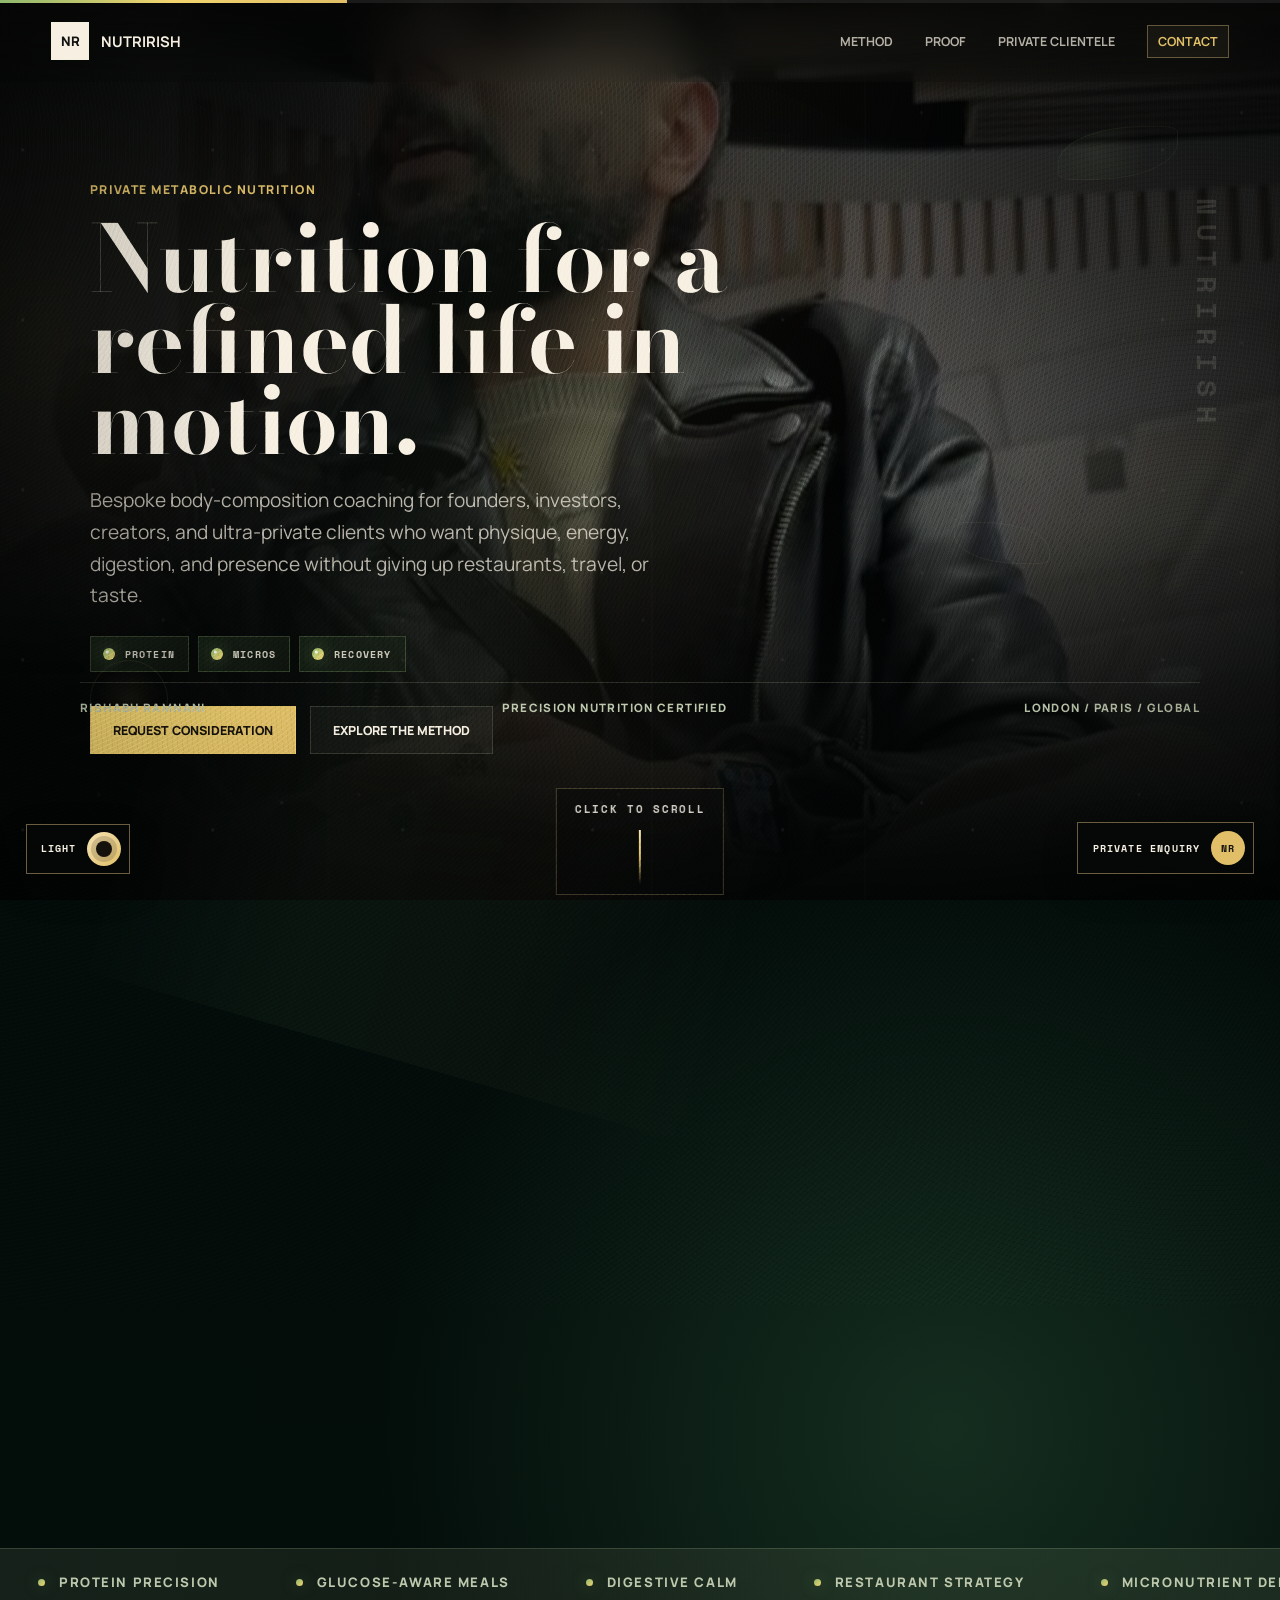
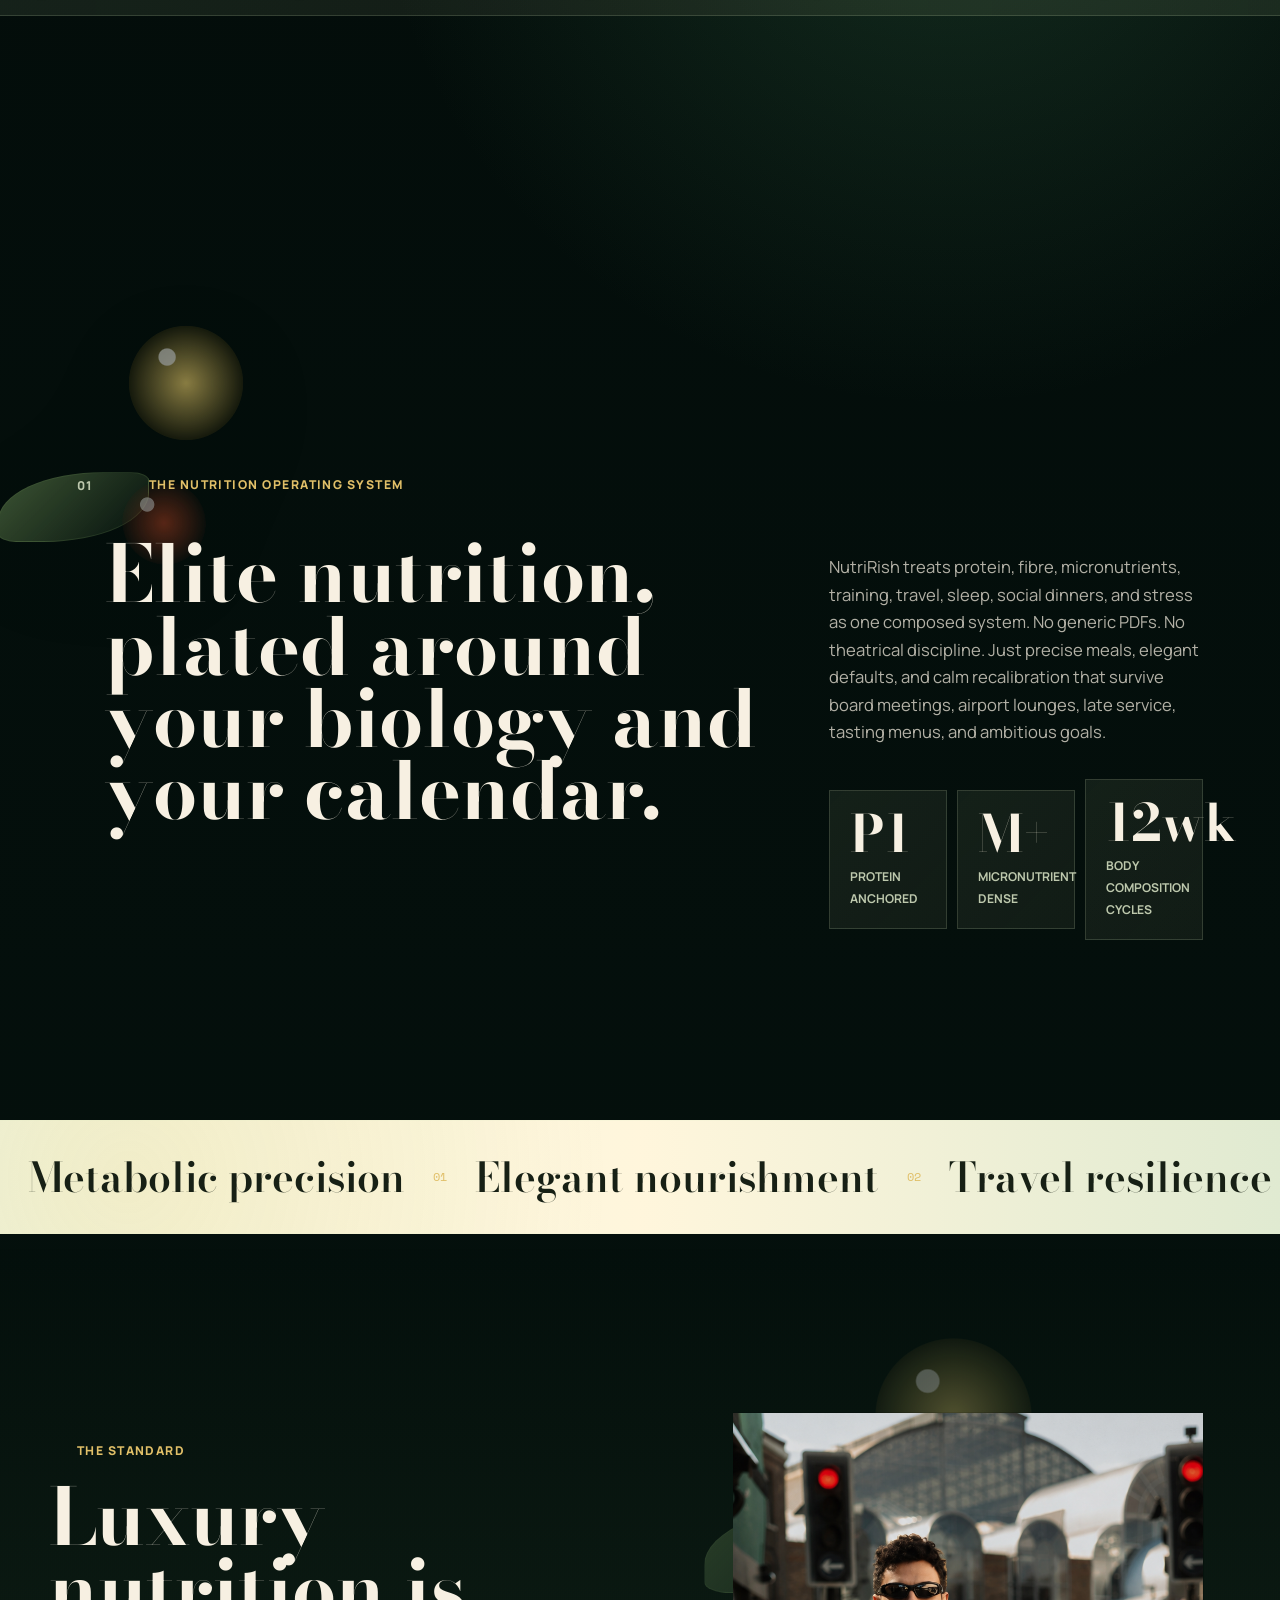
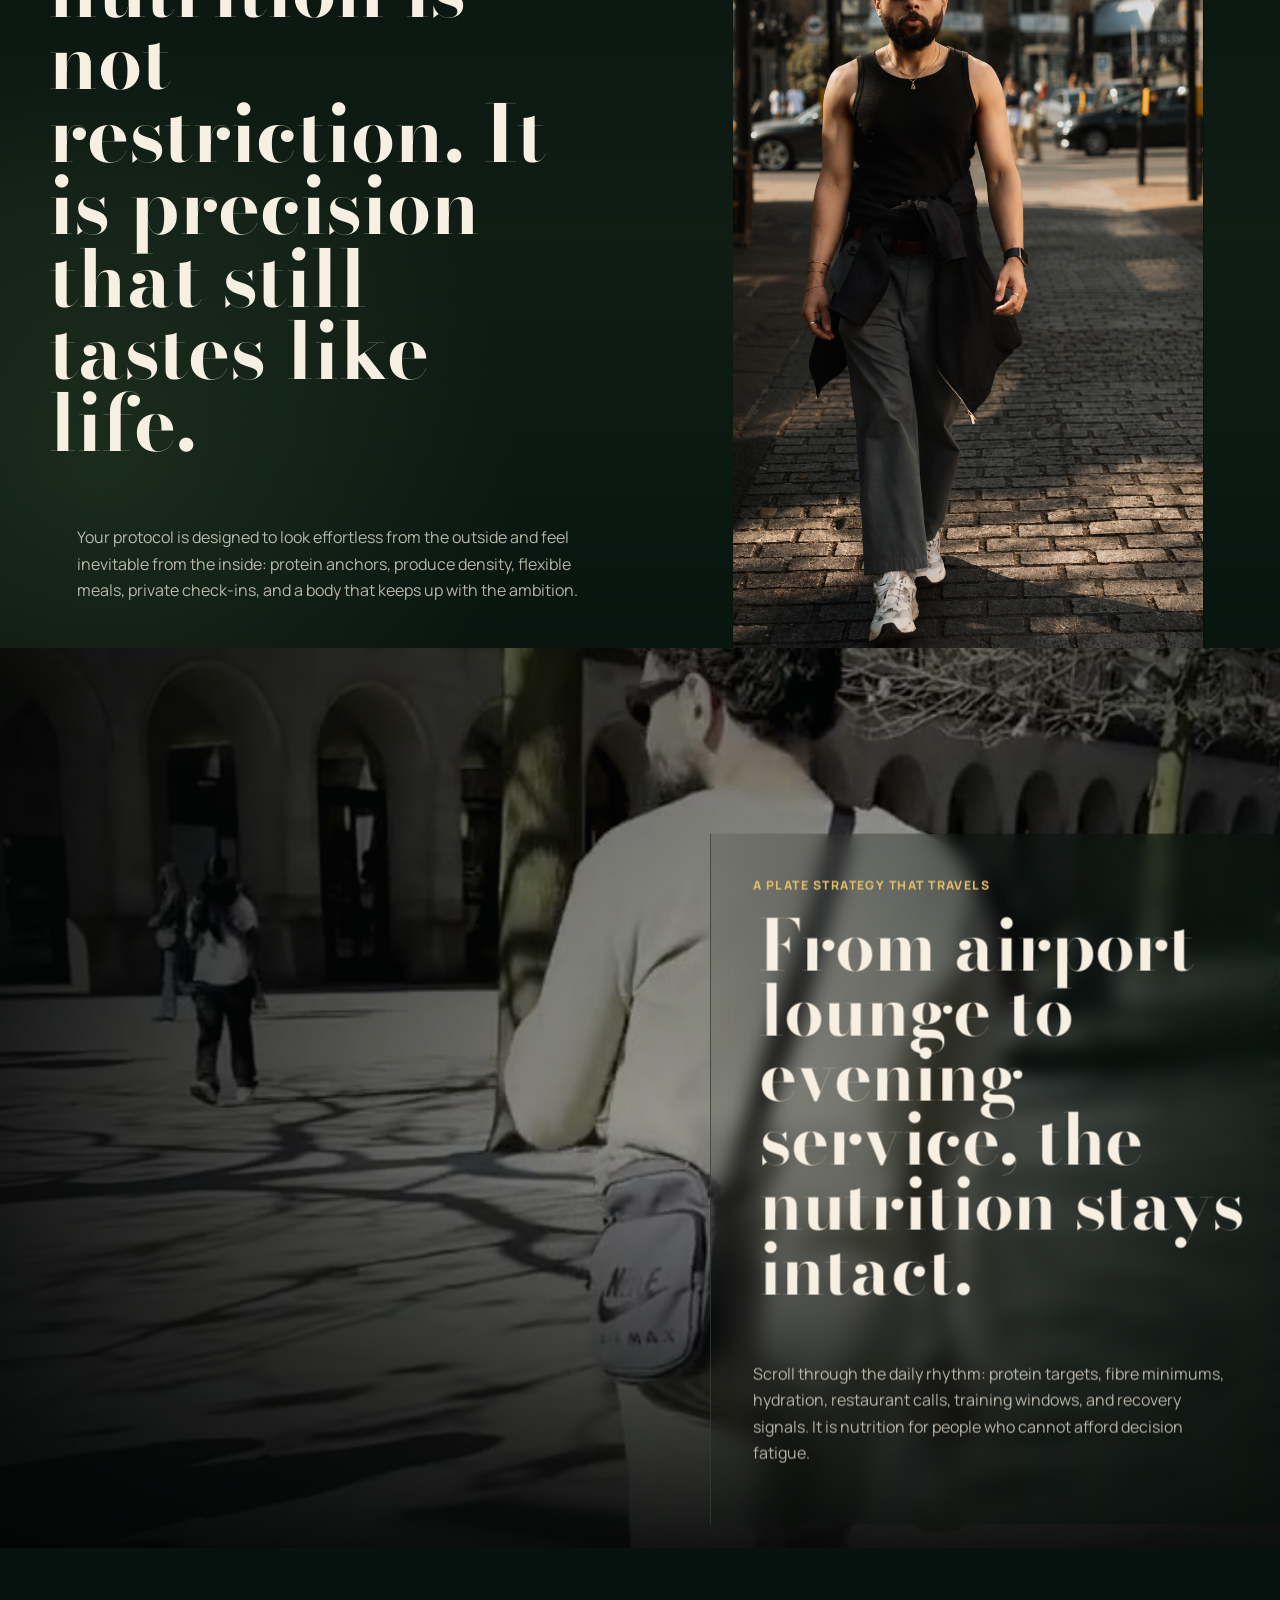
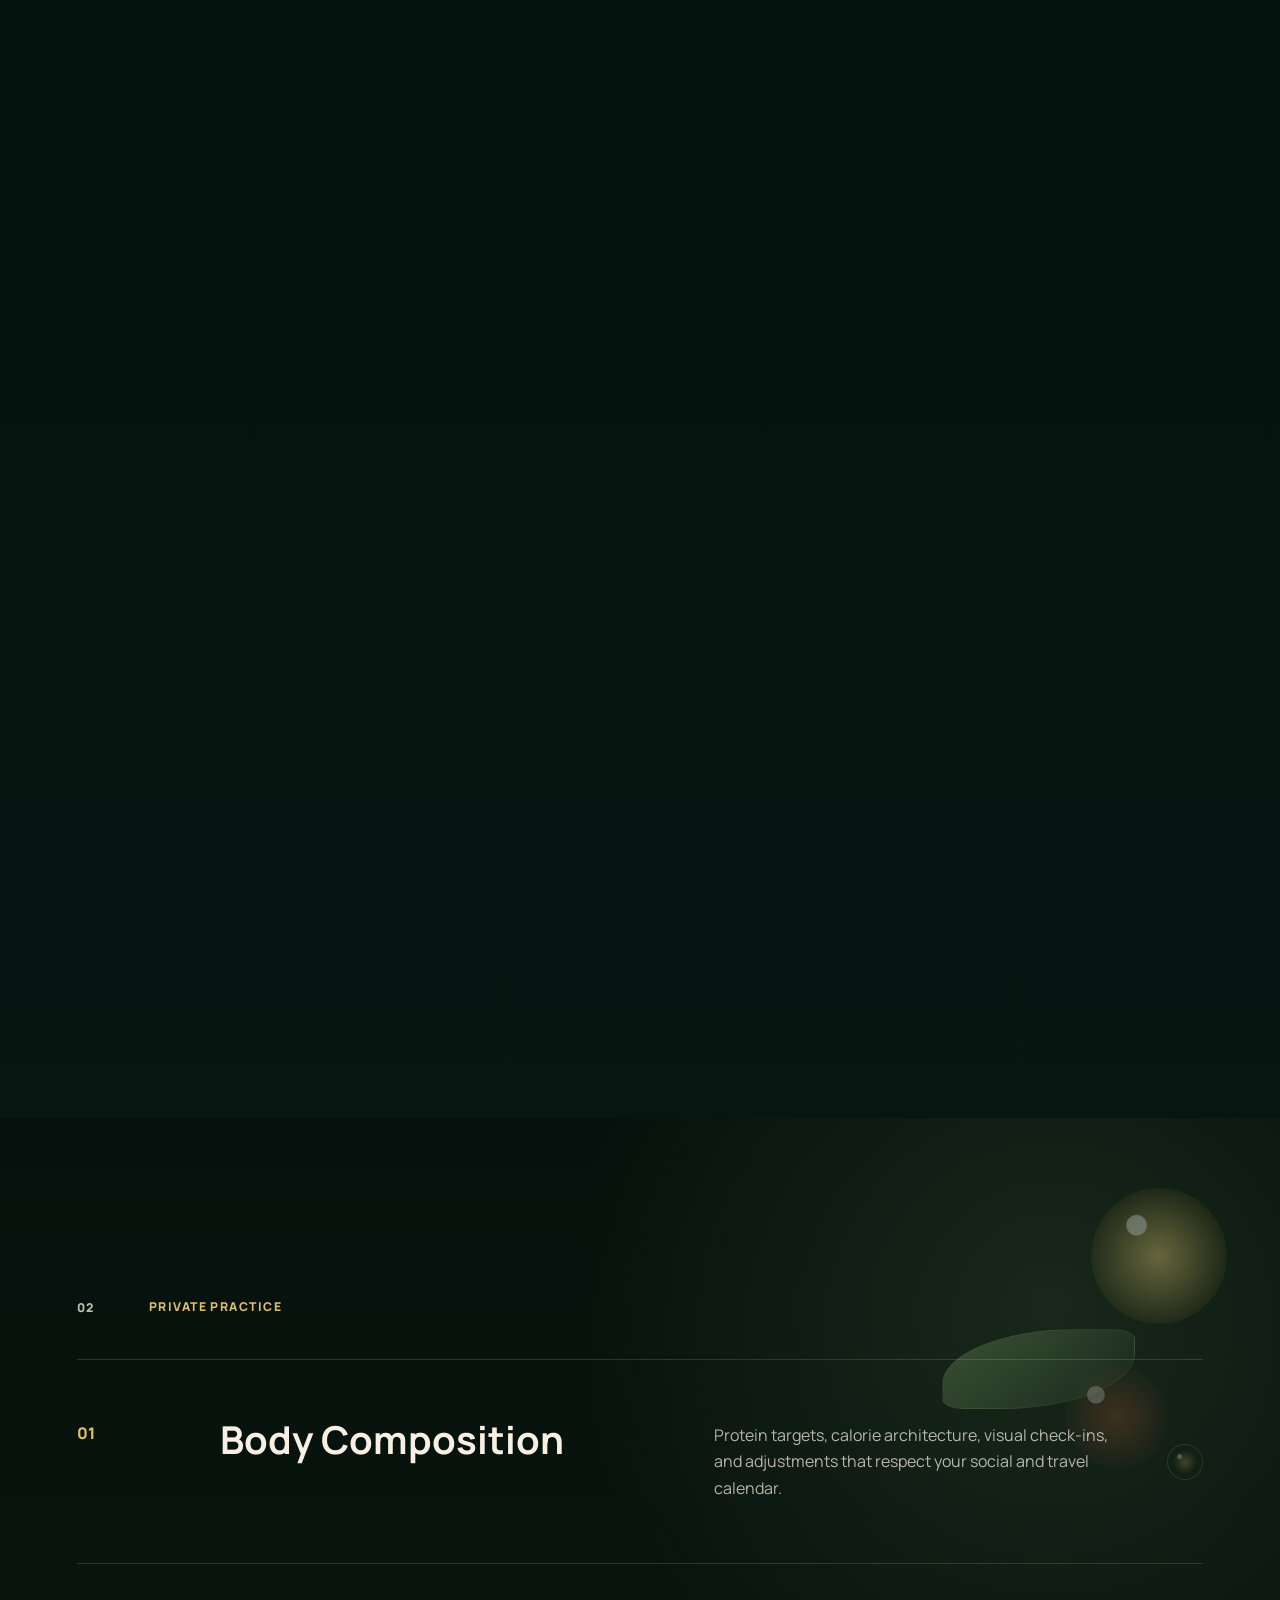
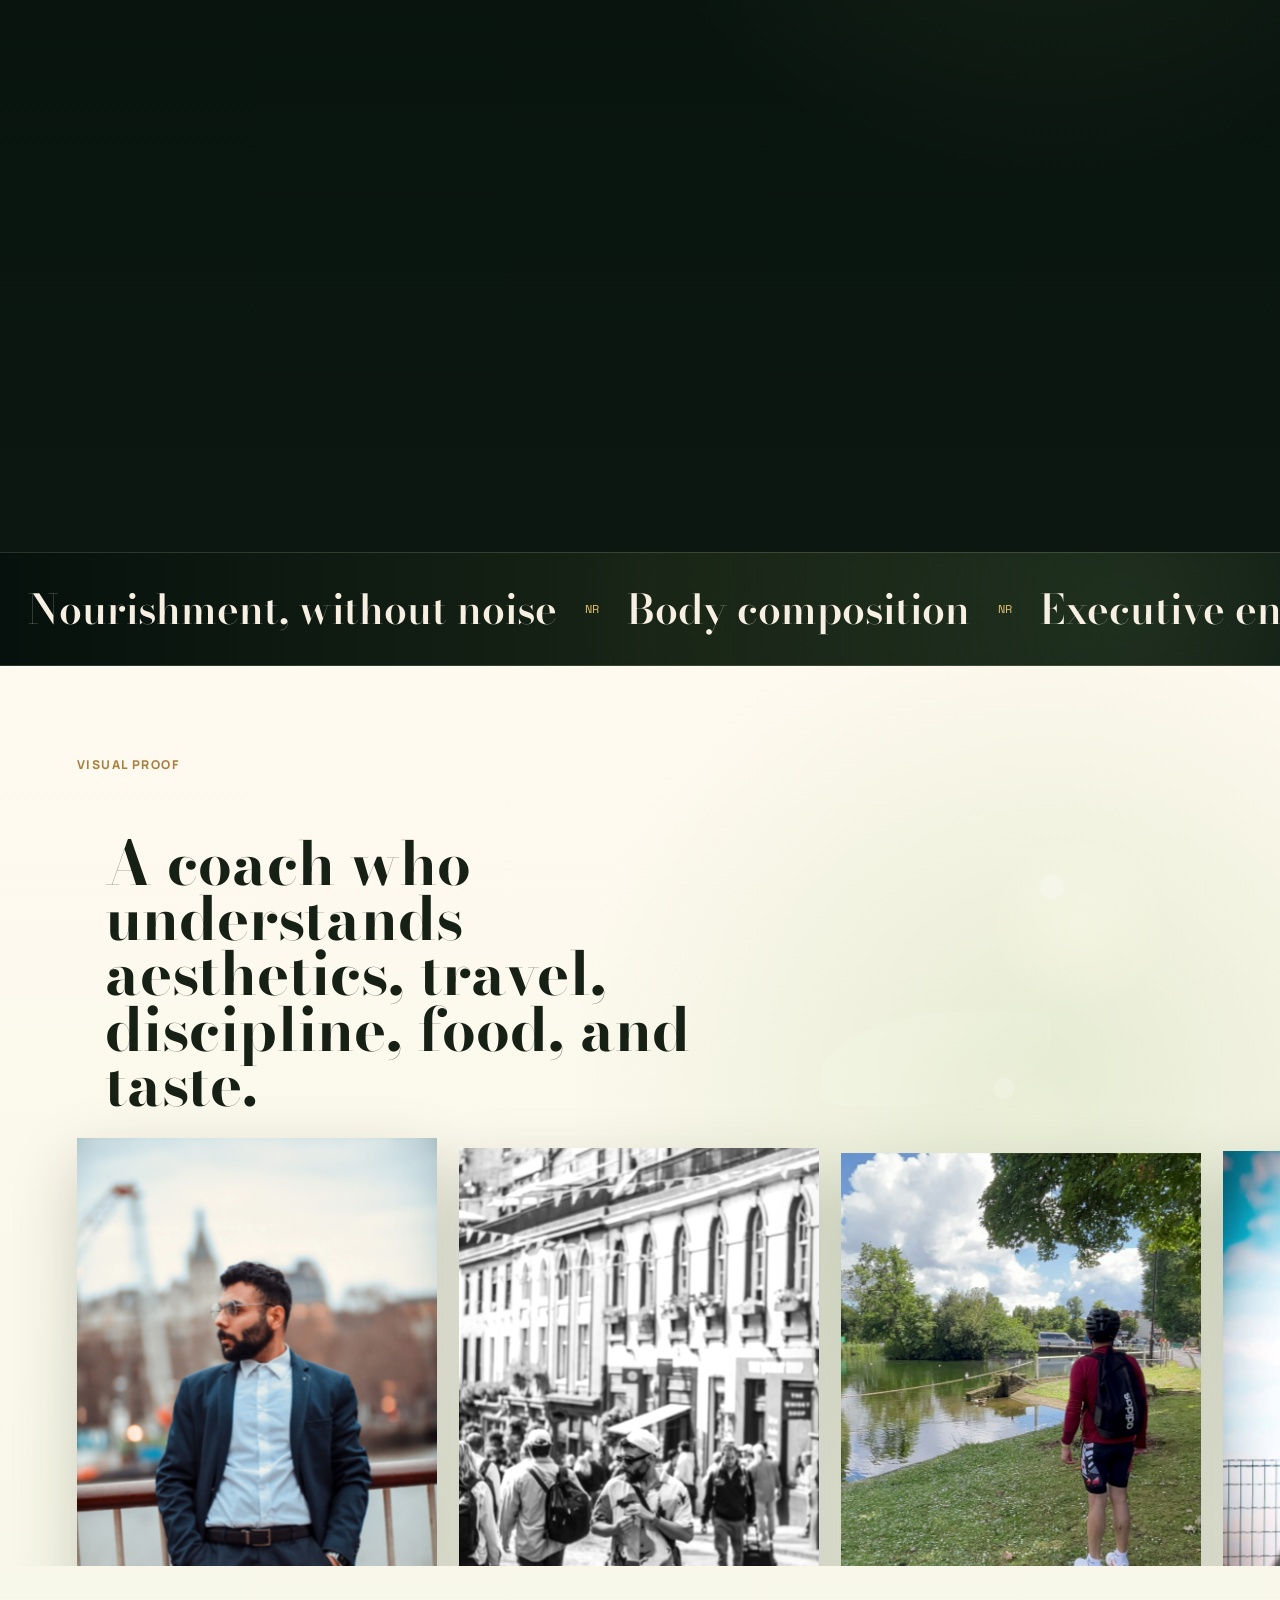
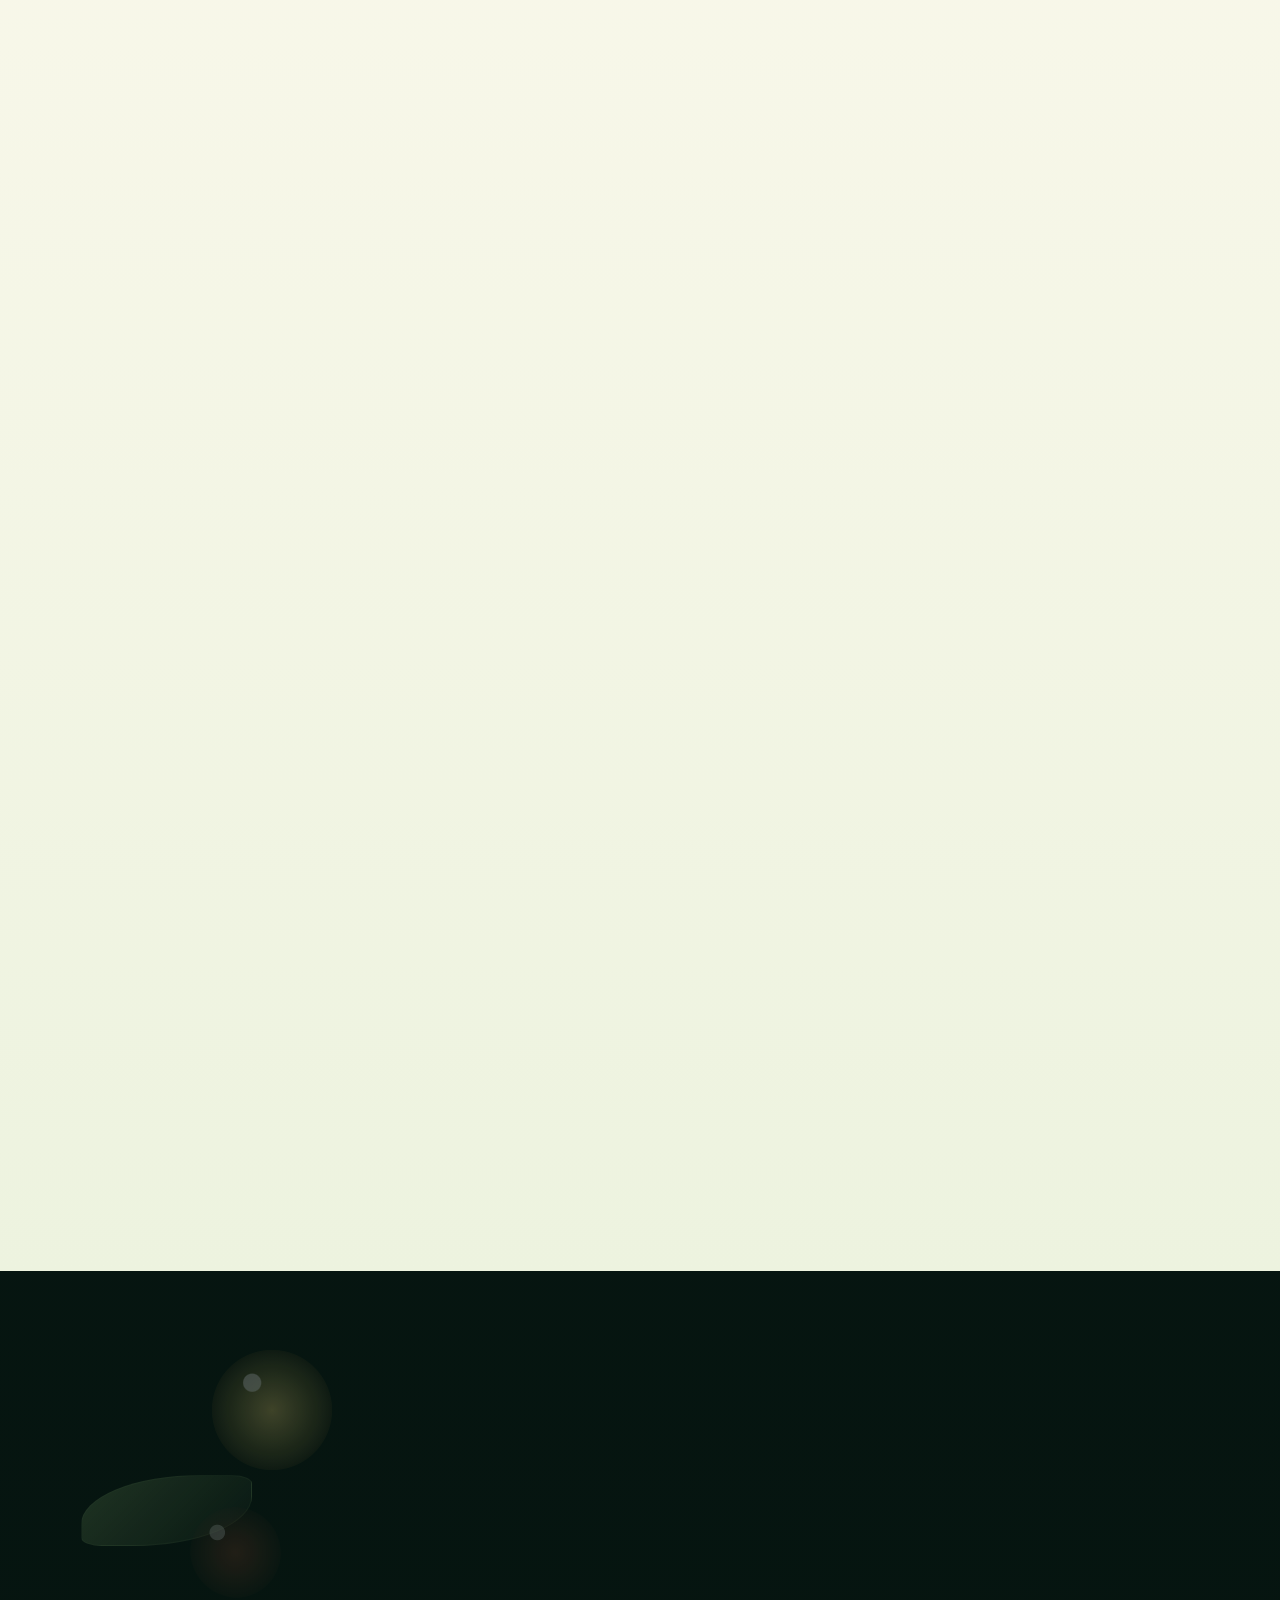
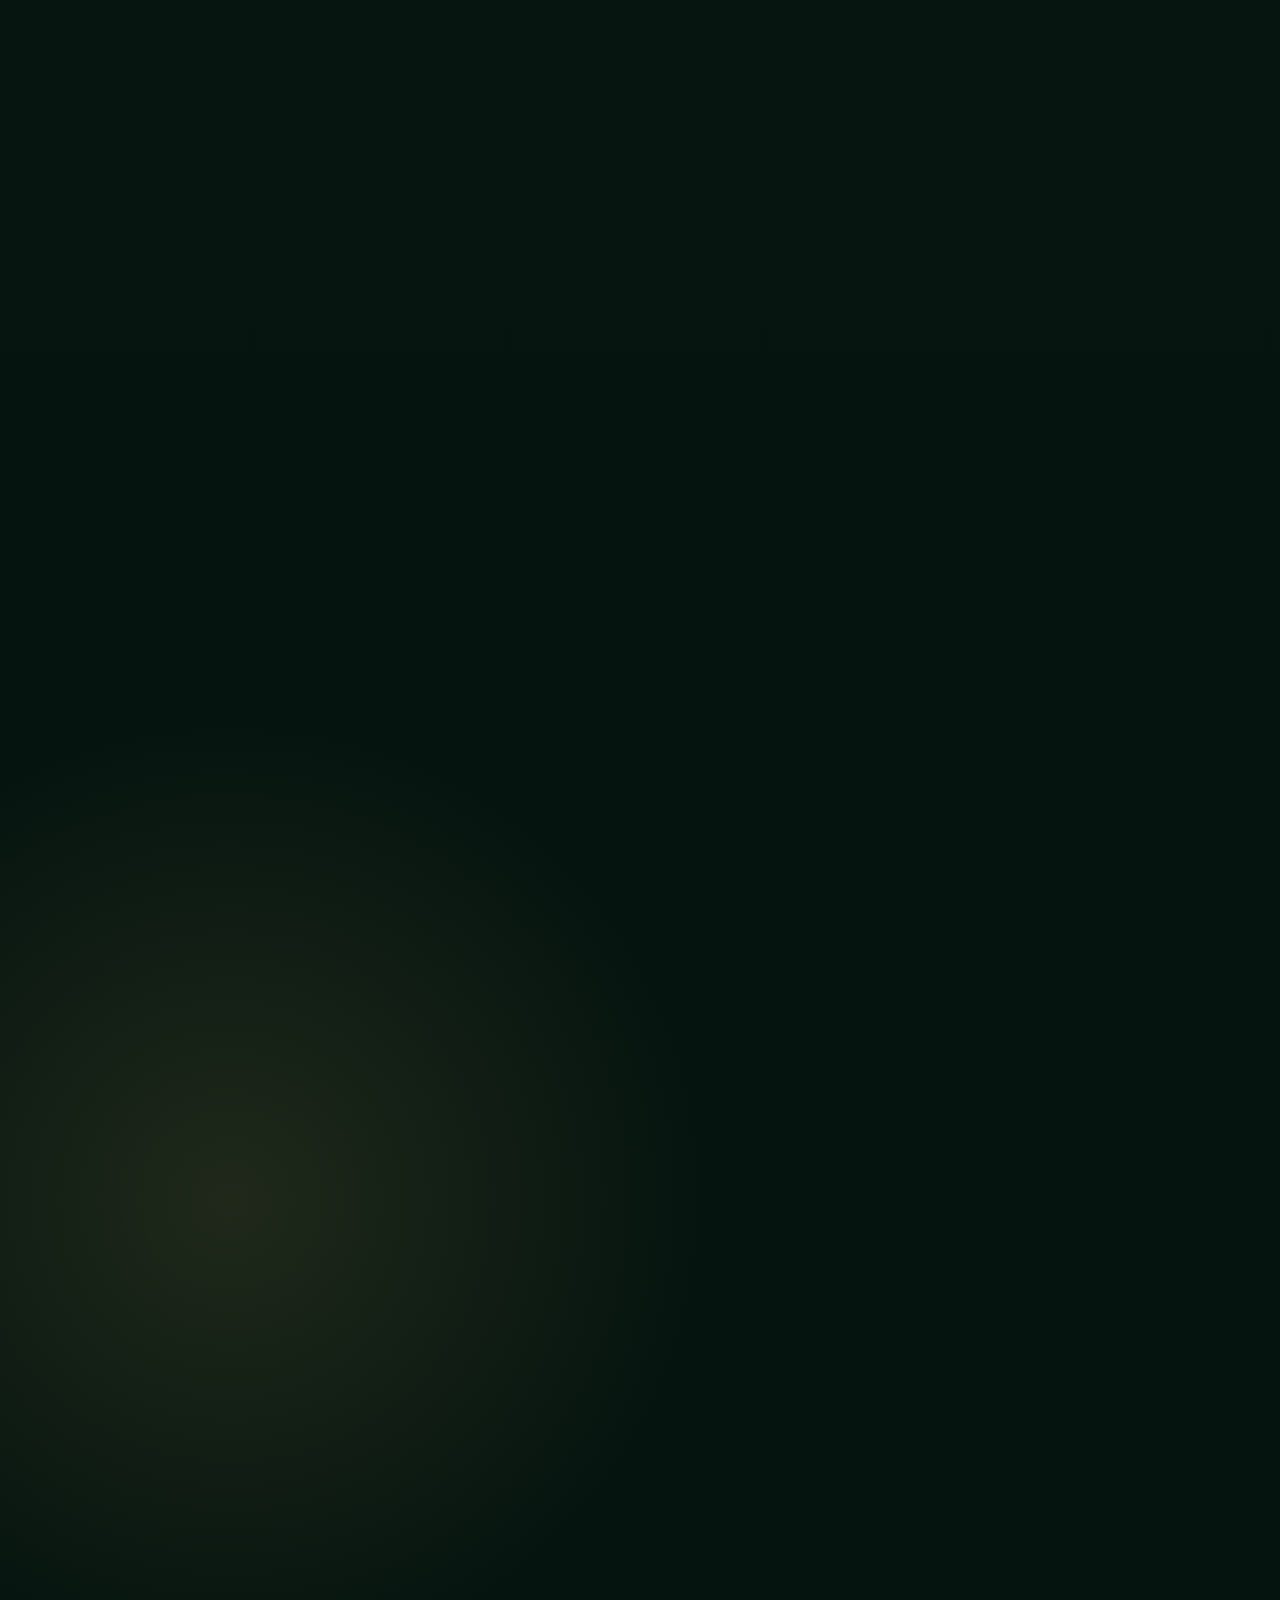
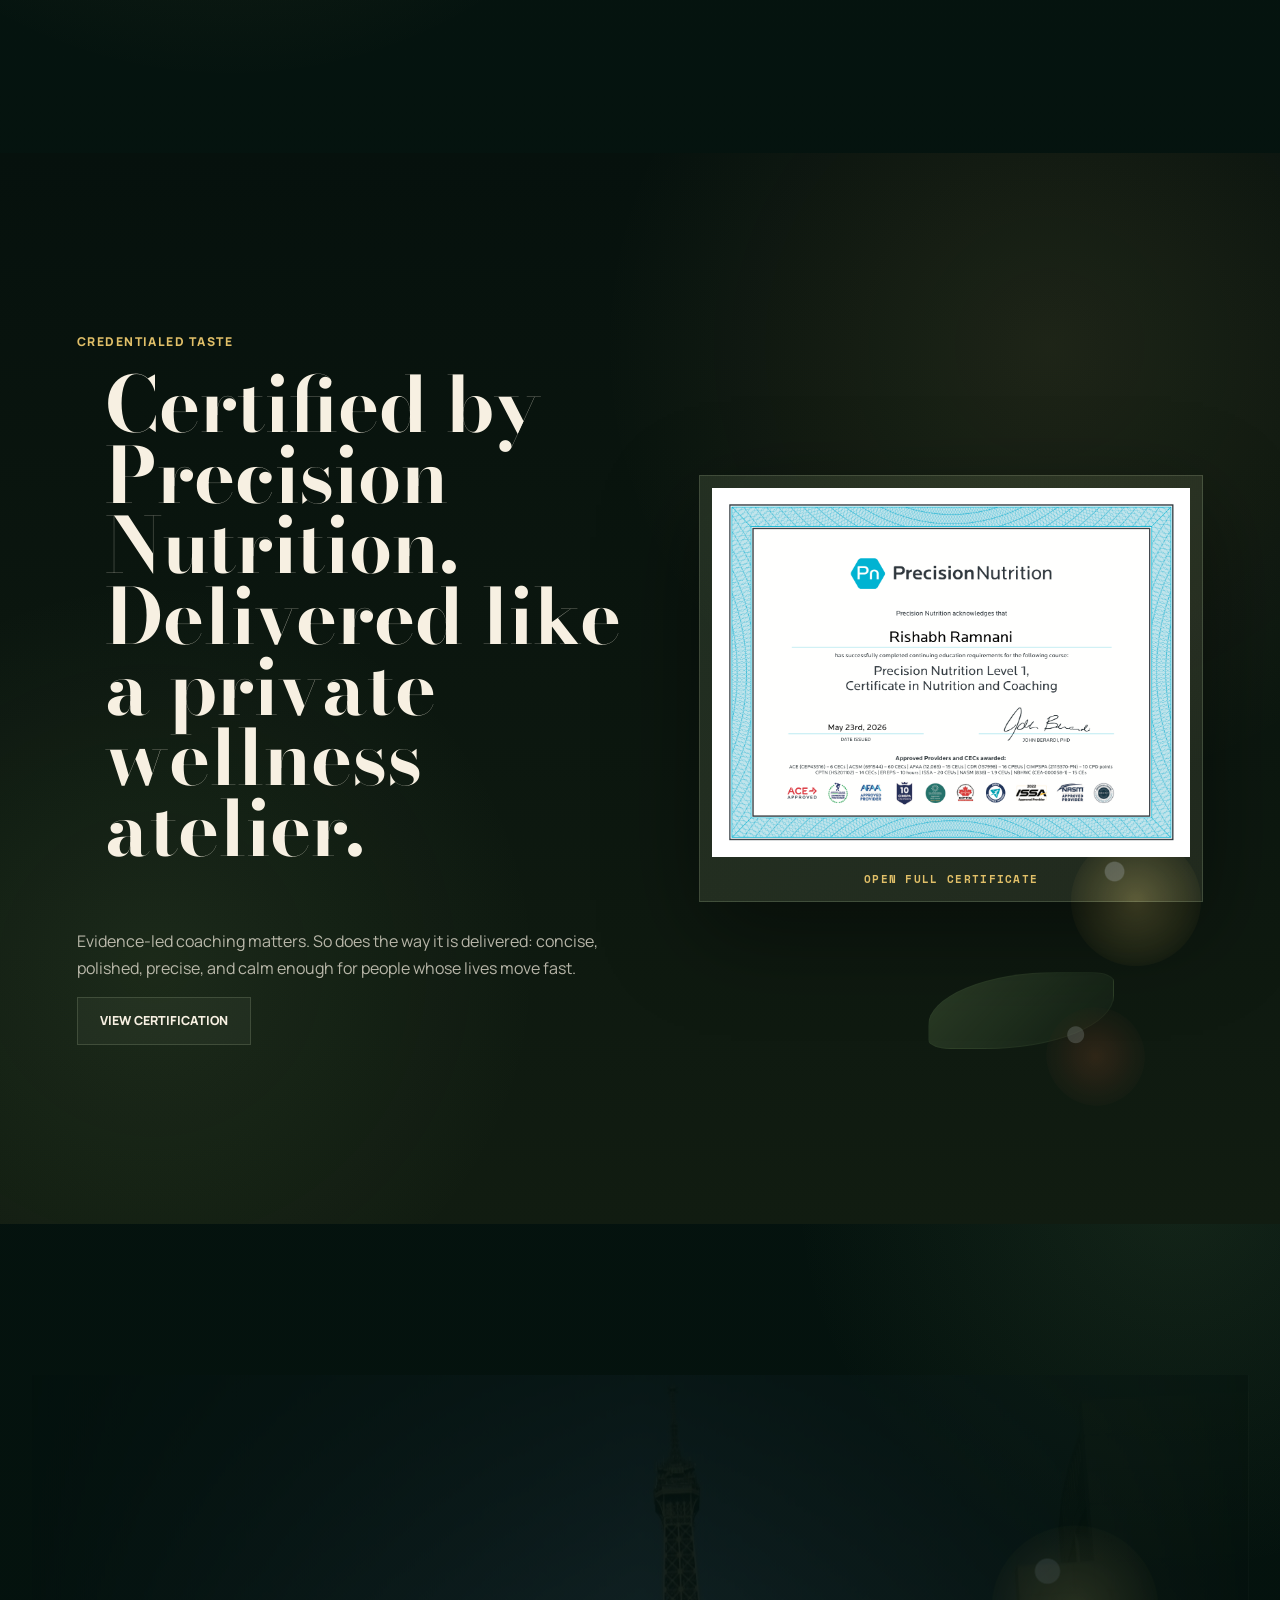
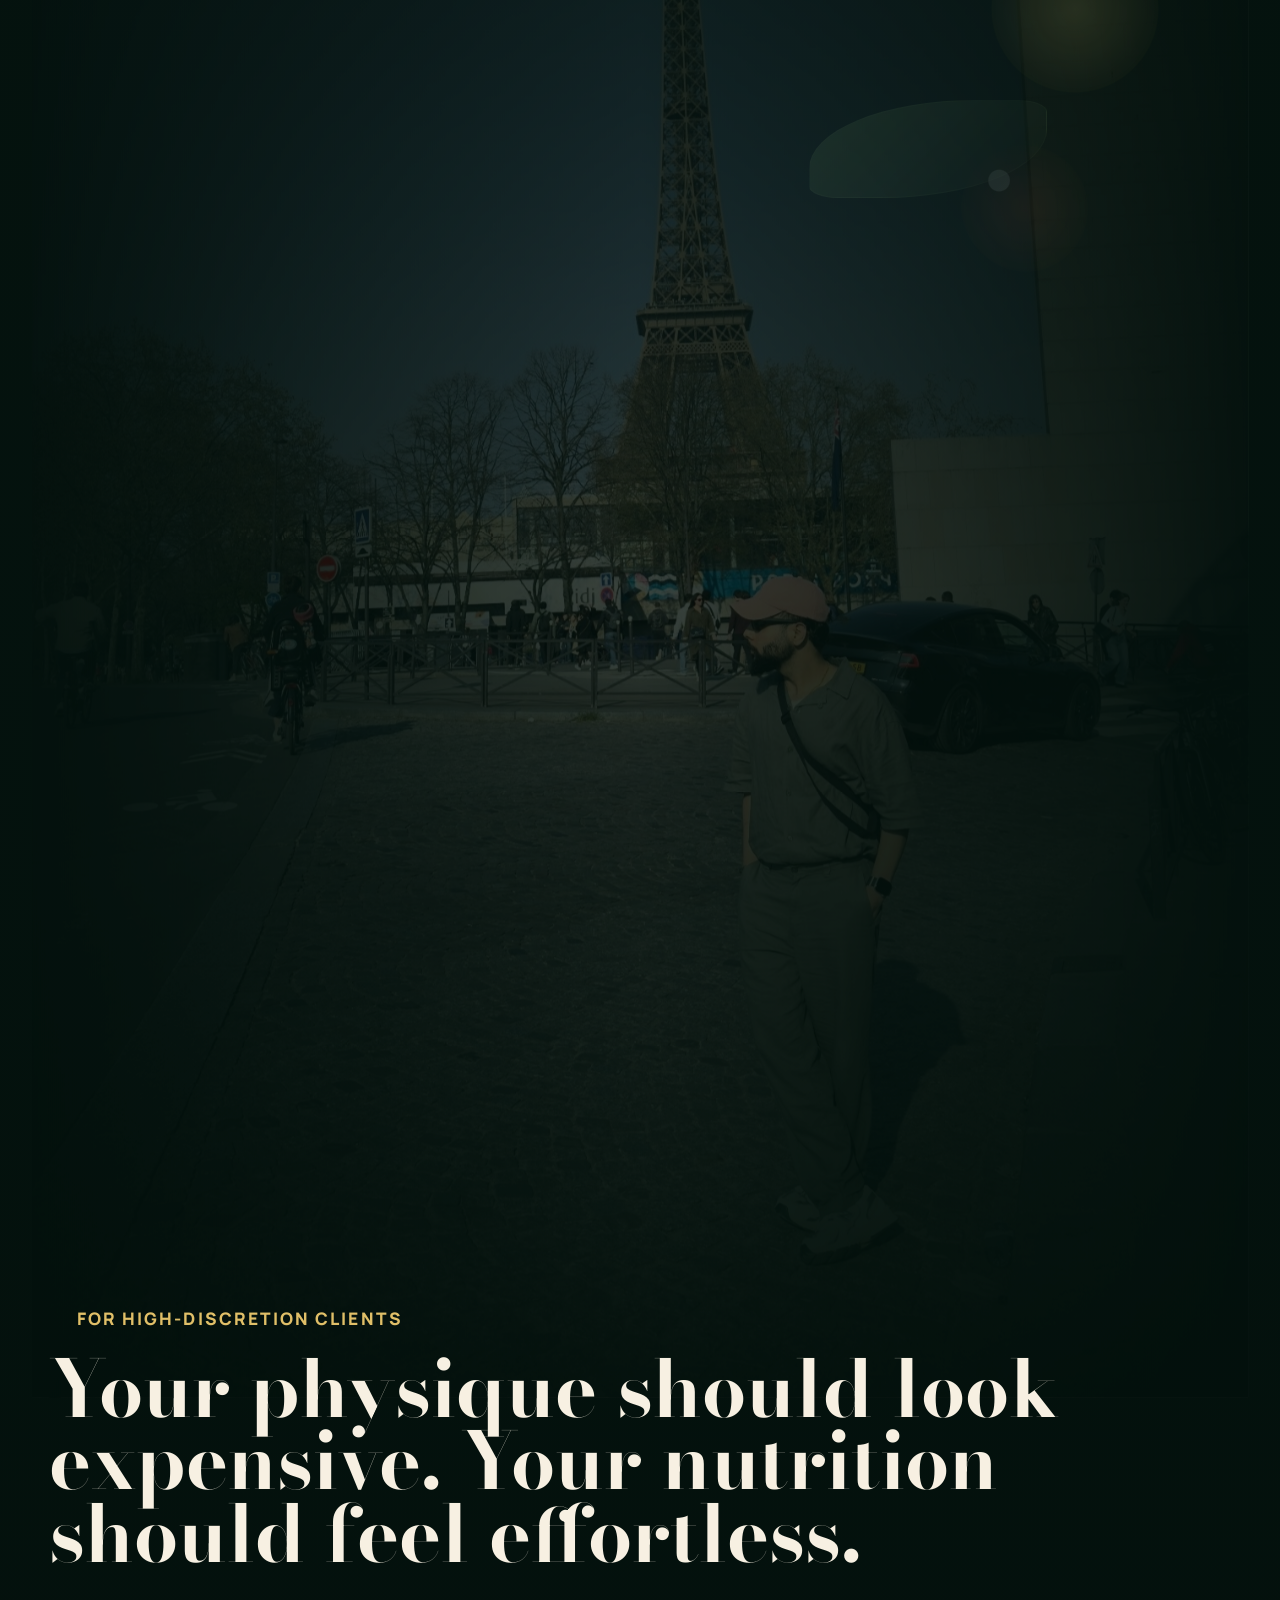
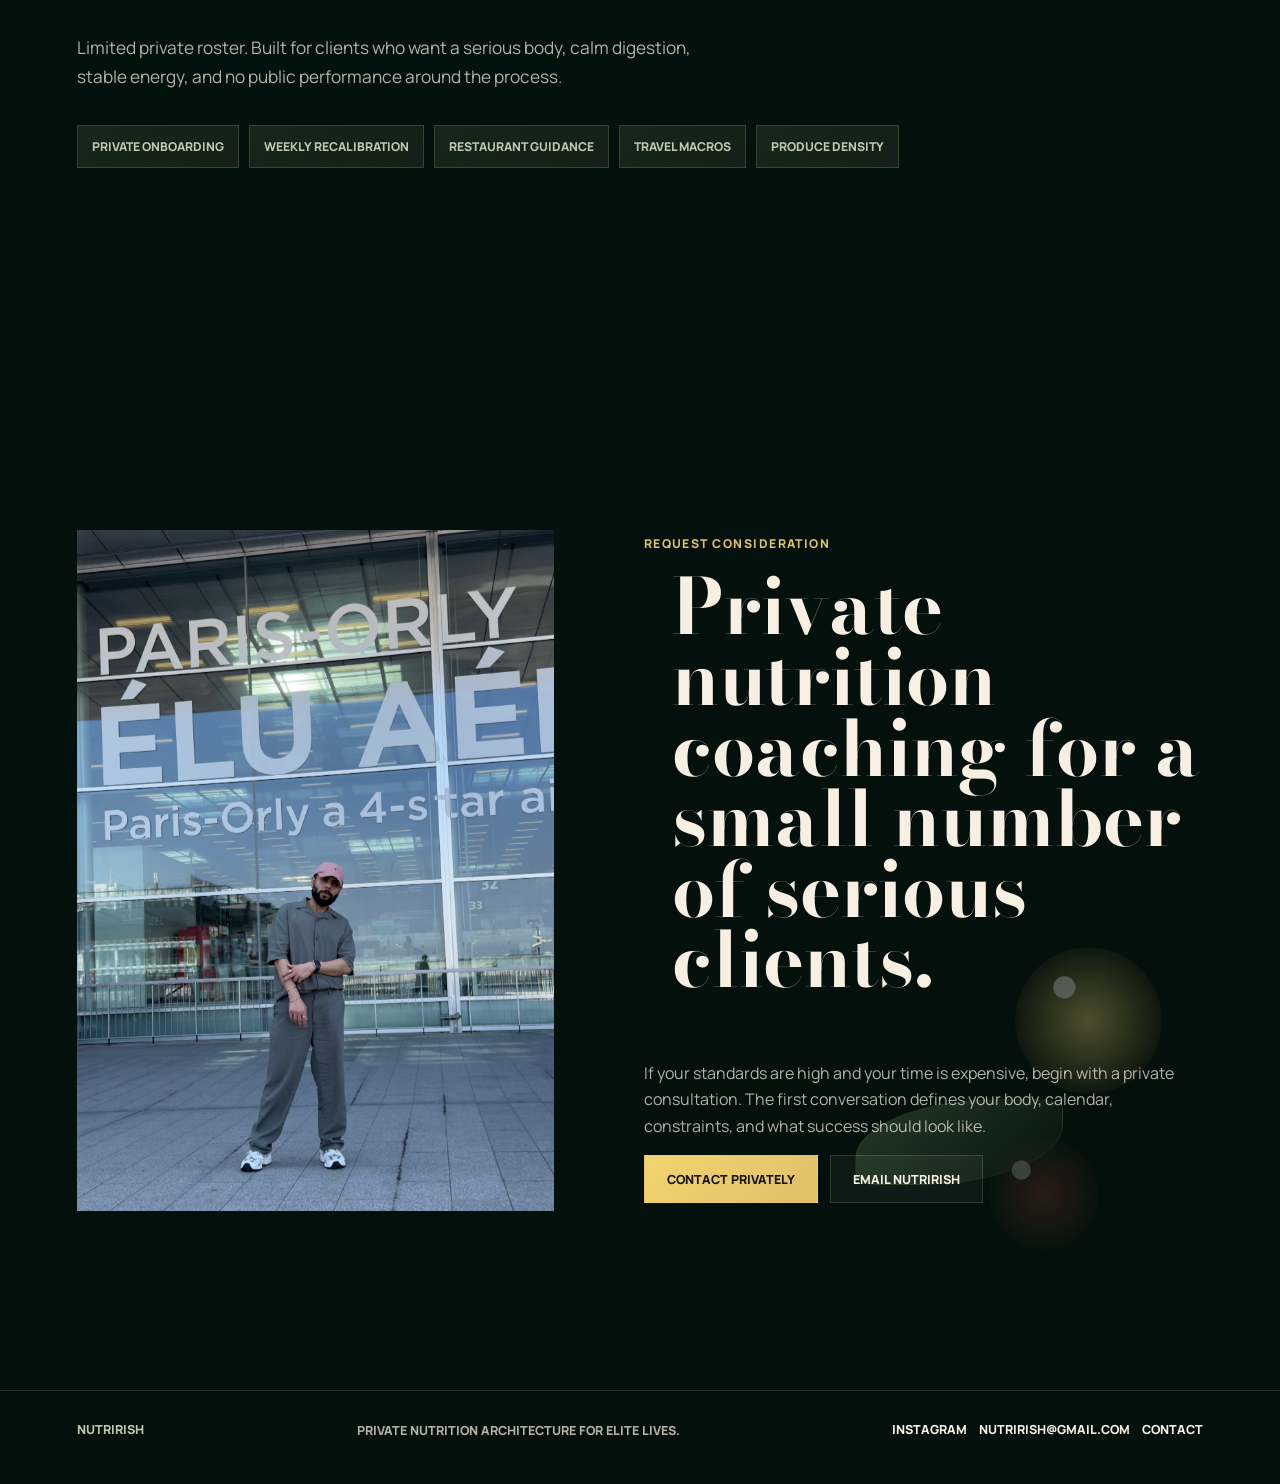
==== commit a23bf727: "Expand nutritional produce visuals" ====
--- a/index.html
+++ b/index.html
@@ -19,7 +19,7 @@
         if (localStorage.getItem("nutrirish-theme") === "light") document.documentElement.classList.add("theme-light");
       } catch (error) {}
     </script>
-    <link rel="stylesheet" href="./styles.css?v=20260603-9" />
+    <link rel="stylesheet" href="./styles.css?v=20260603-10" />
   </head>
   <body>
     <div class="preloader" data-preloader aria-live="polite" aria-label="Loading NutriRish experience">
@@ -179,6 +179,9 @@
       </section>
 
       <section class="portrait-lock section-pad">
+        <div class="produce-cluster produce-cluster-leaf" aria-hidden="true">
+          <span></span><span></span><span></span>
+        </div>
         <div class="lock-copy" data-fade>
           <p class="eyebrow">The standard</p>
           <h2 class="drift-text" data-drift>Luxury nutrition is not restriction. It is precision that still tastes like life.</h2>
@@ -209,6 +212,9 @@
       </section>
 
       <section class="services section-pad motion-section" data-section-motion>
+        <div class="produce-cluster produce-cluster-citrus" aria-hidden="true">
+          <span></span><span></span><span></span>
+        </div>
         <div class="section-kicker" data-fade>
           <span>02</span>
           <p>Private practice</p>
@@ -237,6 +243,9 @@
       </section>
 
       <section class="horizontal-gallery" id="proof" aria-label="Lifestyle proof gallery">
+        <div class="produce-cluster produce-cluster-gallery" aria-hidden="true">
+          <span></span><span></span><span></span>
+        </div>
         <div class="gallery-sticky">
           <div class="gallery-copy" data-fade>
             <p class="eyebrow">Visual proof</p>
@@ -257,6 +266,9 @@
       </section>
 
       <section class="video-grid section-pad motion-section" data-section-motion>
+        <div class="produce-cluster produce-cluster-mineral" aria-hidden="true">
+          <span></span><span></span><span></span>
+        </div>
         <div class="section-kicker" data-fade>
           <span>03</span>
           <p>Motion archive</p>
@@ -276,6 +288,9 @@
       </section>
 
       <section class="credential section-pad motion-section" data-section-motion>
+        <div class="produce-cluster produce-cluster-certificate" aria-hidden="true">
+          <span></span><span></span><span></span>
+        </div>
         <div class="credential-copy" data-fade>
           <p class="eyebrow">Credentialed taste</p>
           <h2 class="drift-text" data-drift>Certified by Precision Nutrition. Delivered like a private wellness atelier.</h2>
@@ -294,6 +309,9 @@
       </section>
 
       <section class="private section-pad motion-section" id="private" data-section-motion>
+        <div class="produce-cluster produce-cluster-private" aria-hidden="true">
+          <span></span><span></span><span></span>
+        </div>
         <div class="private-bg" aria-hidden="true">
           <img src="./NASSETS/9F82F082-8F0F-4B6D-9F89-7F411C5A6D7C.jpg" alt="" />
         </div>
@@ -315,6 +333,9 @@
       </section>
 
       <section class="apply section-pad motion-section" id="apply" data-section-motion>
+        <div class="produce-cluster produce-cluster-apply" aria-hidden="true">
+          <span></span><span></span><span></span>
+        </div>
         <div class="apply-media reveal-image depth-media" data-depth data-fade>
           <img src="./NASSETS/IMG_4535.jpg" alt="Rishabh at Paris-Orly airport" />
         </div>
@@ -344,6 +365,6 @@
       </div>
     </footer>
 
-    <script src="./app.js?v=20260603-9"></script>
+    <script src="./app.js?v=20260603-10"></script>
   </body>
 </html>
--- a/styles.css
+++ b/styles.css
@@ -1347,7 +1347,14 @@
 
 .section-pad {
   position: relative;
+  overflow: clip;
   padding: clamp(82px, 14vw, 180px) clamp(18px, 6vw, 82px);
+}
+
+.section-pad > :not(.produce-cluster),
+.horizontal-gallery > :not(.produce-cluster) {
+  position: relative;
+  z-index: 1;
 }
 
 .motion-section::before {
@@ -1373,6 +1380,159 @@
   pointer-events: none;
   opacity: 0.68;
   filter: drop-shadow(0 24px 60px rgba(0, 0, 0, 0.22));
+}
+
+.produce-cluster {
+  position: absolute;
+  z-index: 0;
+  width: clamp(180px, 24vw, 390px);
+  height: clamp(180px, 24vw, 390px);
+  pointer-events: none;
+  opacity: 0.5;
+  filter: saturate(1.02) drop-shadow(0 30px 78px rgba(2, 8, 5, 0.18));
+  mix-blend-mode: screen;
+}
+
+.theme-light .produce-cluster {
+  opacity: 0.58;
+  filter: saturate(0.96) drop-shadow(0 26px 70px rgba(57, 78, 44, 0.14));
+  mix-blend-mode: multiply;
+}
+
+.produce-cluster span {
+  position: absolute;
+  display: block;
+  animation: produce-drift 10s ease-in-out infinite;
+  will-change: transform;
+}
+
+.produce-cluster span:nth-child(1) {
+  top: 5%;
+  right: 4%;
+  width: 42%;
+  aspect-ratio: 1;
+  border-radius: 50%;
+  background:
+    radial-gradient(circle at 34% 28%, rgba(255, 255, 255, 0.62) 0 7%, transparent 8%),
+    radial-gradient(circle at center, rgba(242, 212, 111, 0.74), rgba(169, 125, 34, 0.16) 68%, transparent 69%);
+}
+
+.produce-cluster span:nth-child(2) {
+  --produce-r: -20deg;
+  left: 10%;
+  top: 48%;
+  width: 58%;
+  height: 24%;
+  border: 1px solid rgba(143, 184, 110, 0.18);
+  border-radius: 70% 12% 70% 12%;
+  background: linear-gradient(135deg, rgba(143, 184, 110, 0.56), rgba(47, 107, 79, 0.08));
+  animation-delay: 420ms;
+}
+
+.produce-cluster span:nth-child(3) {
+  right: 22%;
+  bottom: 10%;
+  width: 31%;
+  aspect-ratio: 1;
+  border-radius: 48% 52% 46% 54%;
+  background:
+    radial-gradient(circle at 30% 28%, rgba(255, 255, 255, 0.44) 0 8%, transparent 9%),
+    radial-gradient(circle at center, rgba(190, 69, 37, 0.46), rgba(114, 37, 25, 0.09) 70%, transparent 71%);
+  animation-delay: 760ms;
+}
+
+.theme-light .produce-cluster span:nth-child(1) {
+  background:
+    radial-gradient(circle at 34% 28%, rgba(255, 255, 255, 0.72) 0 7%, transparent 8%),
+    radial-gradient(circle at center, rgba(242, 212, 111, 0.62), rgba(169, 125, 34, 0.13) 68%, transparent 69%);
+}
+
+.theme-light .produce-cluster span:nth-child(2) {
+  background: linear-gradient(135deg, rgba(143, 184, 110, 0.48), rgba(47, 107, 79, 0.07));
+}
+
+.theme-light .produce-cluster span:nth-child(3) {
+  background:
+    radial-gradient(circle at 30% 28%, rgba(255, 255, 255, 0.54) 0 8%, transparent 9%),
+    radial-gradient(circle at center, rgba(190, 69, 37, 0.32), rgba(114, 37, 25, 0.07) 70%, transparent 71%);
+}
+
+.produce-cluster-leaf {
+  top: 7%;
+  left: 52%;
+  width: clamp(230px, 30vw, 470px);
+  height: clamp(230px, 30vw, 470px);
+  opacity: 0.42;
+}
+
+.produce-cluster-citrus {
+  top: 5%;
+  right: 3%;
+  width: clamp(230px, 26vw, 430px);
+  height: clamp(230px, 26vw, 430px);
+}
+
+.produce-cluster-gallery {
+  top: 7%;
+  right: 8%;
+  width: clamp(260px, 31vw, 520px);
+  height: clamp(260px, 31vw, 520px);
+  opacity: 0.46;
+}
+
+.produce-cluster-mineral {
+  top: 3%;
+  left: 4%;
+  width: clamp(200px, 23vw, 380px);
+  height: clamp(200px, 23vw, 380px);
+  opacity: 0.32;
+}
+
+.produce-cluster-certificate {
+  right: 5%;
+  bottom: 8%;
+  width: clamp(220px, 25vw, 420px);
+  height: clamp(220px, 25vw, 420px);
+  opacity: 0.38;
+}
+
+.produce-cluster-private {
+  top: 12%;
+  right: 8%;
+  width: clamp(250px, 32vw, 540px);
+  height: clamp(250px, 32vw, 540px);
+  opacity: 0.24;
+}
+
+.produce-cluster-apply {
+  right: 8%;
+  bottom: 10%;
+  width: clamp(220px, 28vw, 460px);
+  height: clamp(220px, 28vw, 460px);
+  opacity: 0.42;
+}
+
+.produce-cluster-intake {
+  top: 7%;
+  right: 8%;
+  width: clamp(210px, 26vw, 430px);
+  height: clamp(210px, 26vw, 430px);
+}
+
+.produce-cluster-form {
+  top: 5%;
+  left: 3%;
+  width: clamp(190px, 23vw, 360px);
+  height: clamp(190px, 23vw, 360px);
+  opacity: 0.28;
+}
+
+.produce-cluster-steps {
+  right: 5%;
+  bottom: 8%;
+  width: clamp(210px, 25vw, 400px);
+  height: clamp(210px, 25vw, 400px);
+  opacity: 0.36;
 }
 
 .produce-still-life span {
@@ -2784,6 +2944,35 @@
     opacity: 0.36;
   }
 
+  .produce-cluster {
+    width: min(46vw, 220px);
+    height: min(46vw, 220px);
+    opacity: 0.22;
+    filter: saturate(0.9) blur(0.2px);
+  }
+
+  .theme-light .produce-cluster {
+    opacity: 0.26;
+  }
+
+  .produce-cluster-leaf,
+  .produce-cluster-citrus,
+  .produce-cluster-gallery,
+  .produce-cluster-certificate,
+  .produce-cluster-private,
+  .produce-cluster-apply,
+  .produce-cluster-intake,
+  .produce-cluster-steps {
+    right: 0;
+    left: auto;
+  }
+
+  .produce-cluster-mineral,
+  .produce-cluster-form {
+    left: 0;
+    right: auto;
+  }
+
   .cursor-ring,
   .cursor-dot {
     display: none;
@@ -2999,6 +3188,38 @@
 
   .botanical-atmosphere {
     display: none;
+  }
+
+  .produce-cluster {
+    width: 142px;
+    height: 142px;
+    opacity: 0.18;
+    transform: translate3d(0, 0, 0);
+  }
+
+  .theme-light .produce-cluster {
+    opacity: 0.22;
+  }
+
+  .produce-cluster-gallery,
+  .produce-cluster-private,
+  .produce-cluster-apply,
+  .produce-cluster-certificate {
+    right: 0;
+  }
+
+  .produce-cluster-leaf,
+  .produce-cluster-citrus,
+  .produce-cluster-intake,
+  .produce-cluster-steps {
+    top: 72px;
+    right: 0;
+  }
+
+  .produce-cluster-mineral,
+  .produce-cluster-form {
+    top: 68px;
+    left: 0;
   }
 
   .analog-noise {
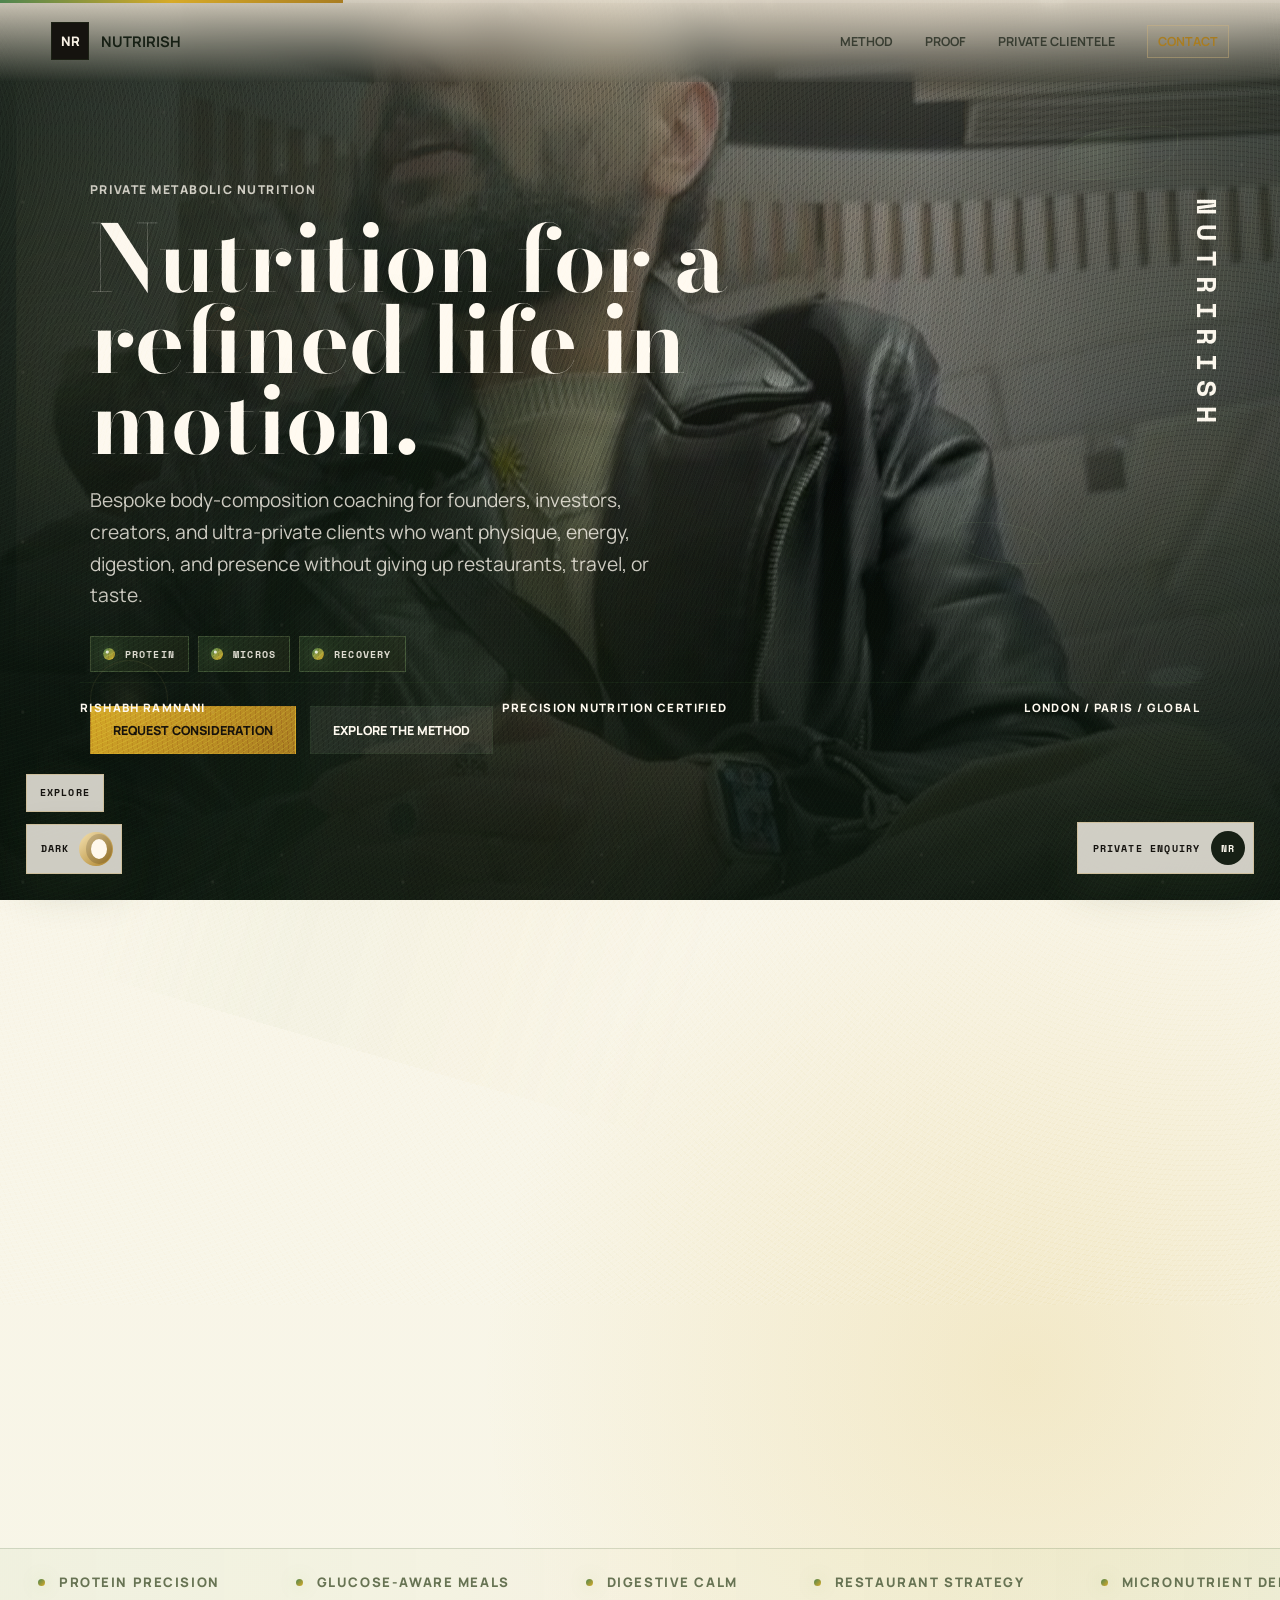
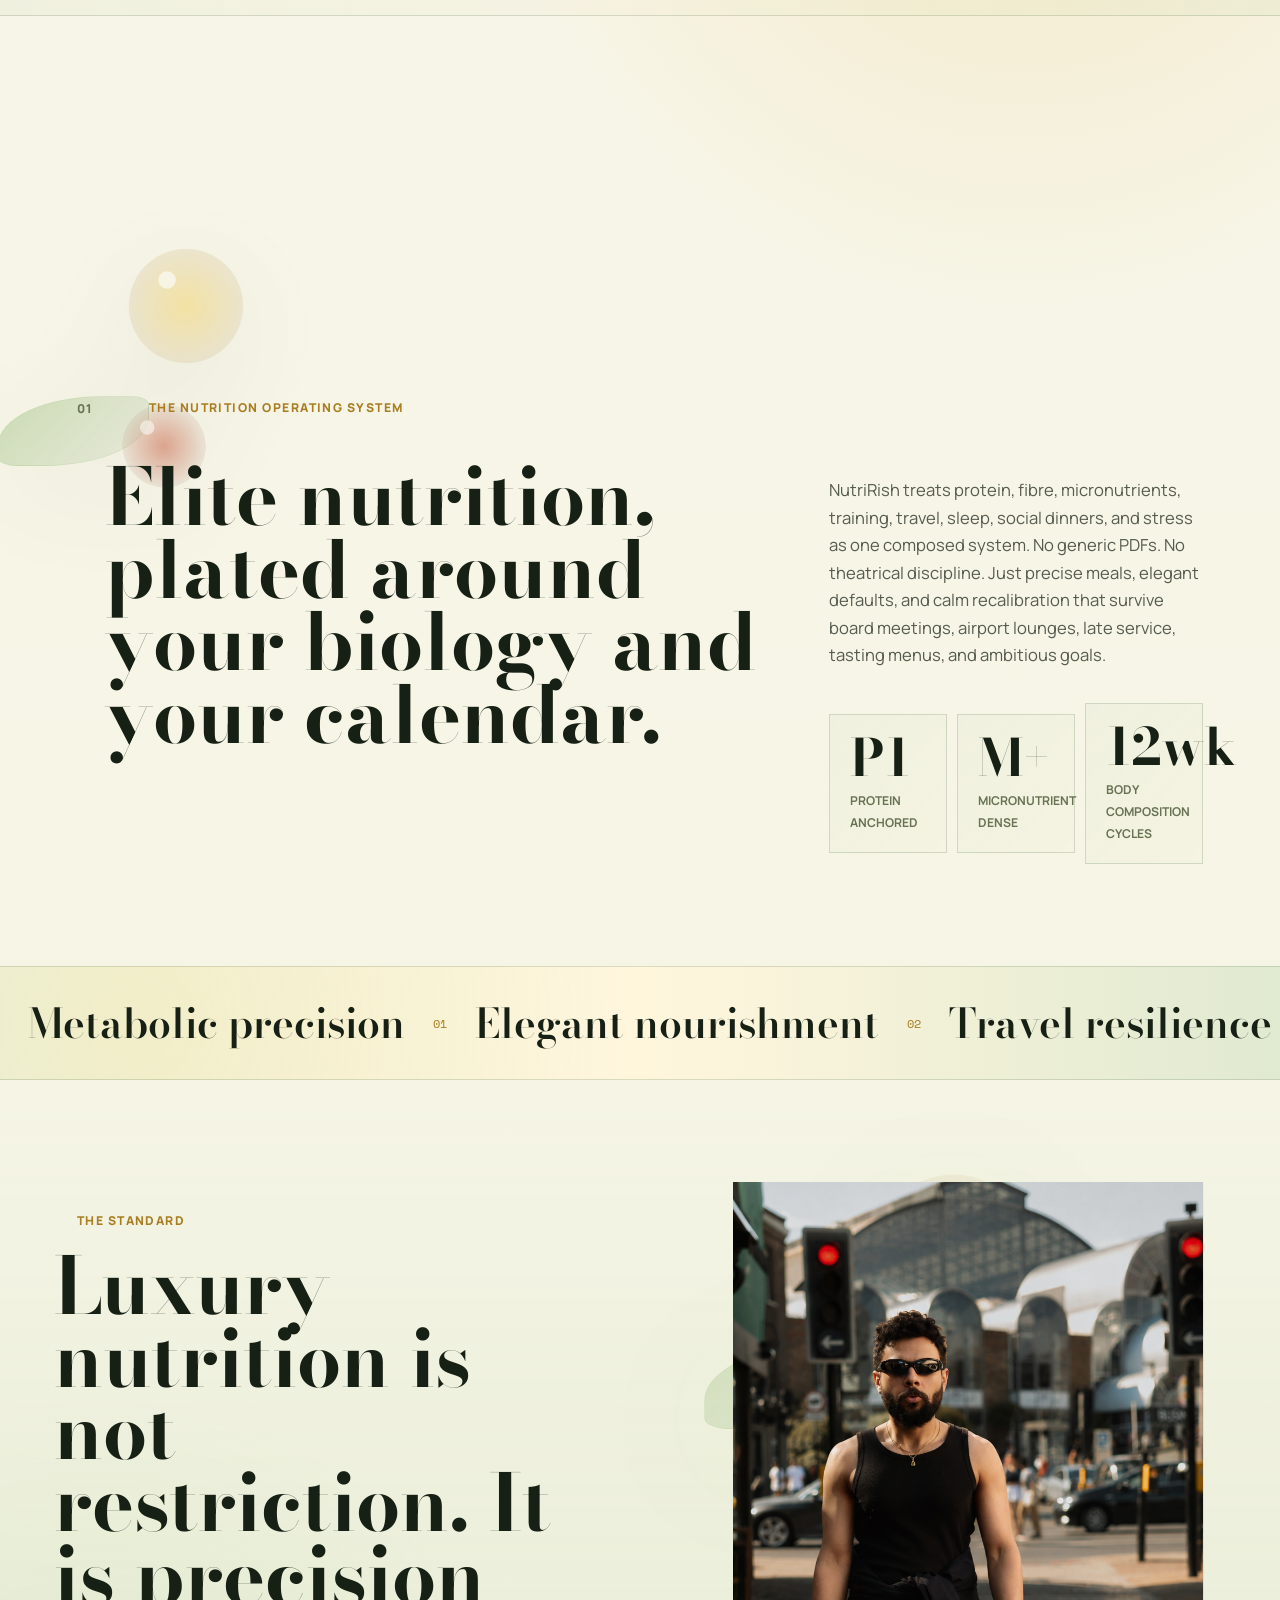
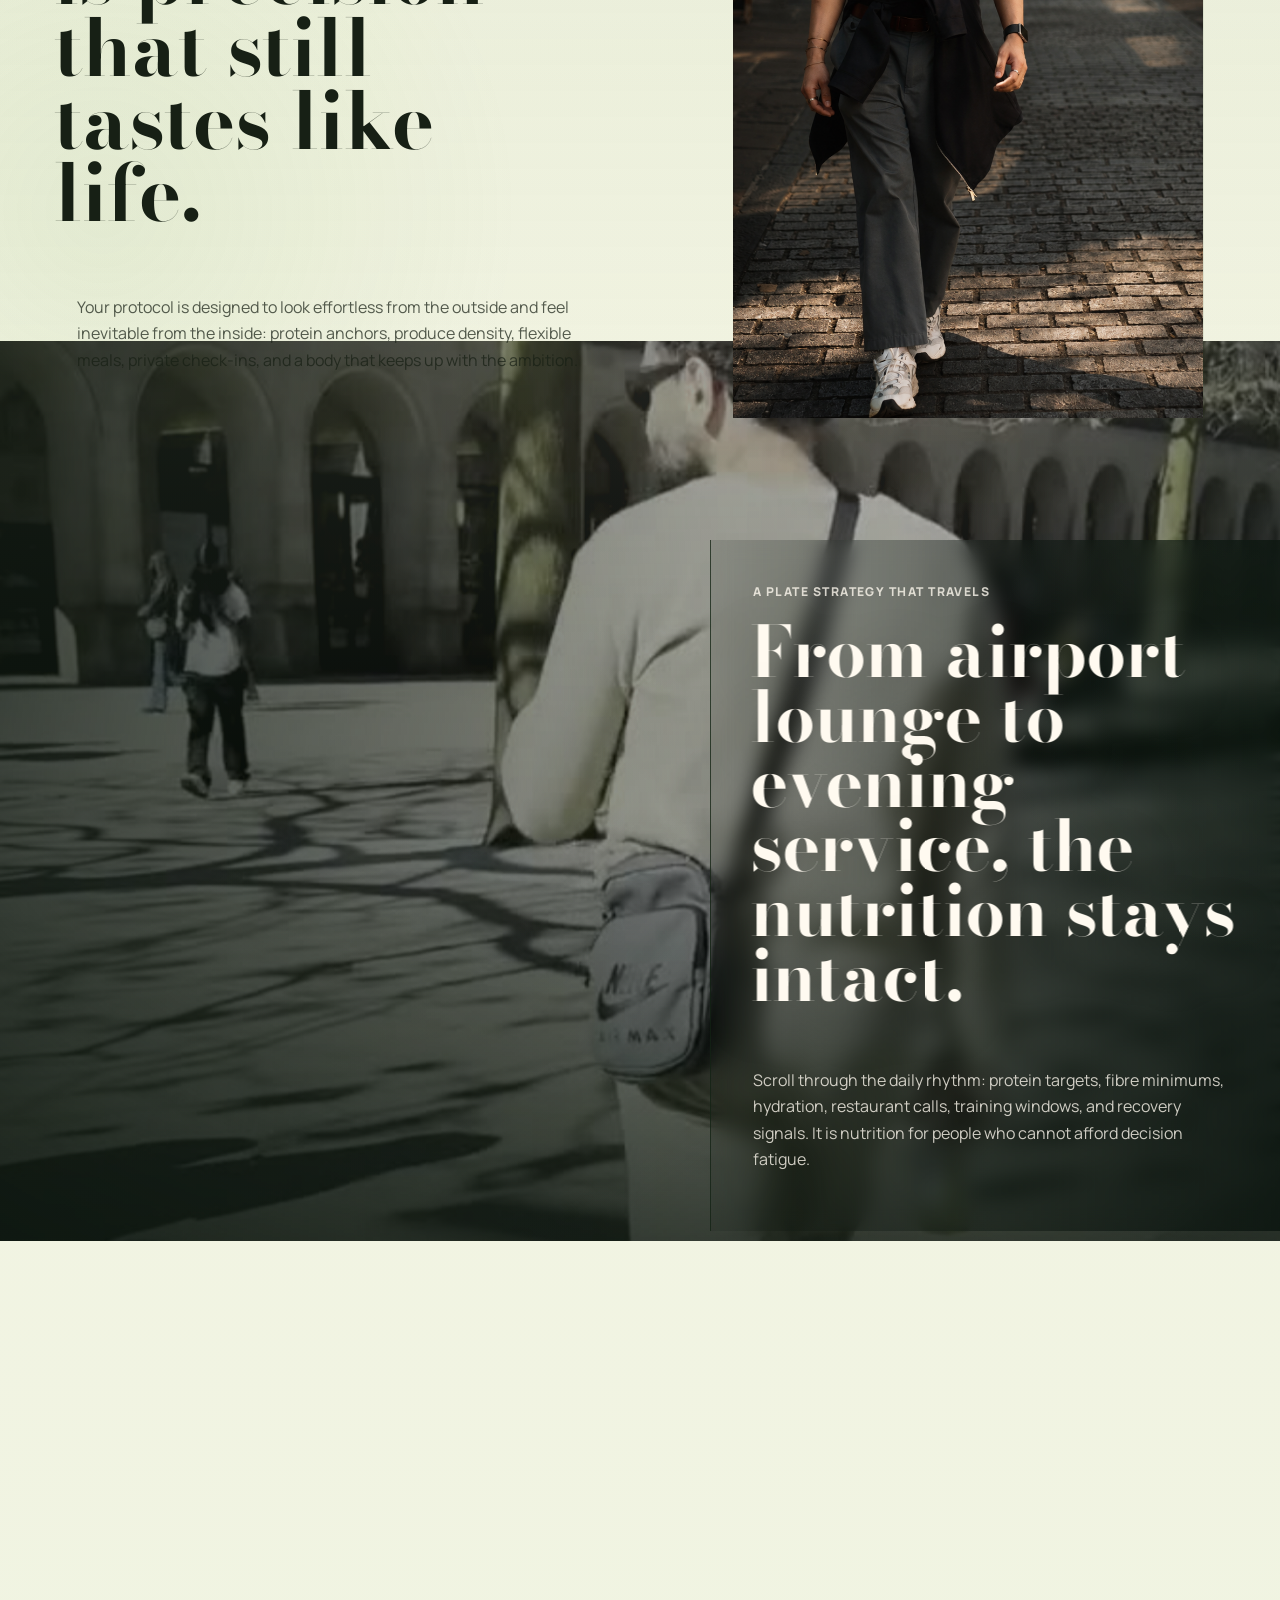
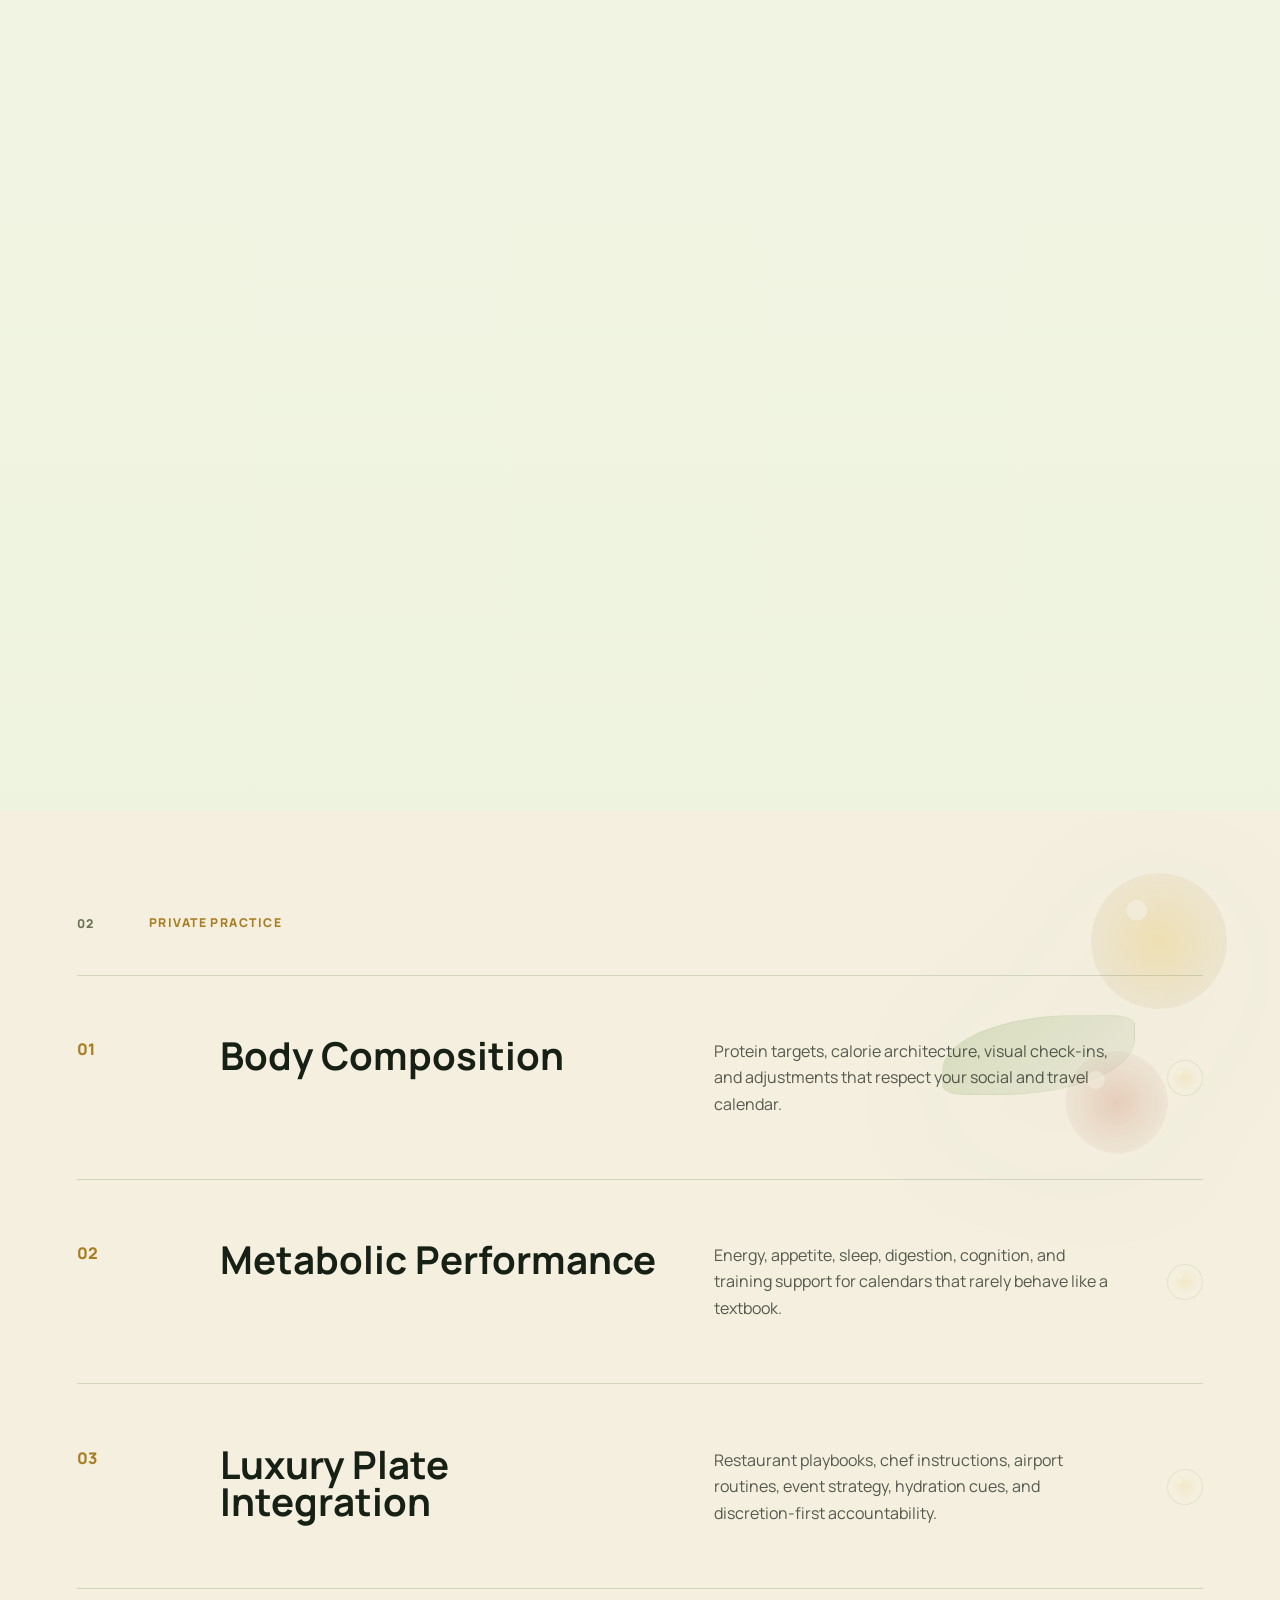
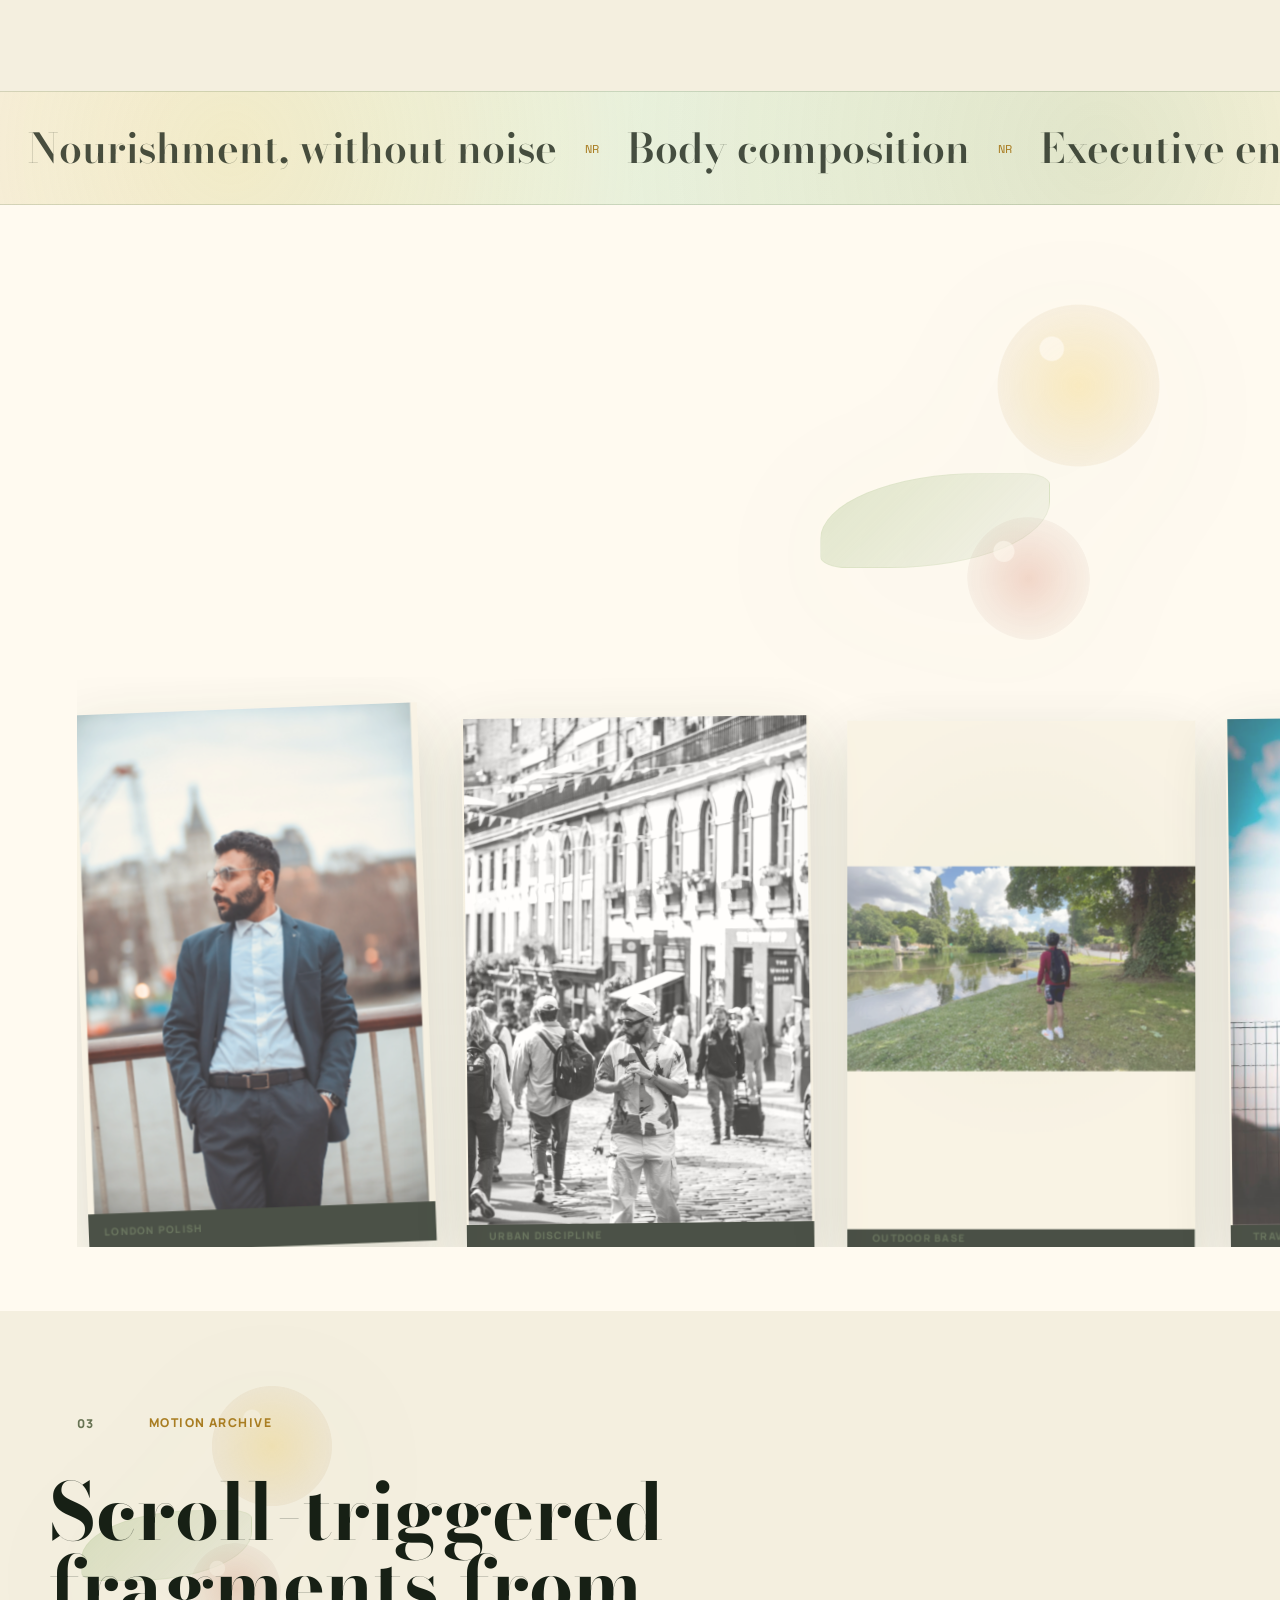
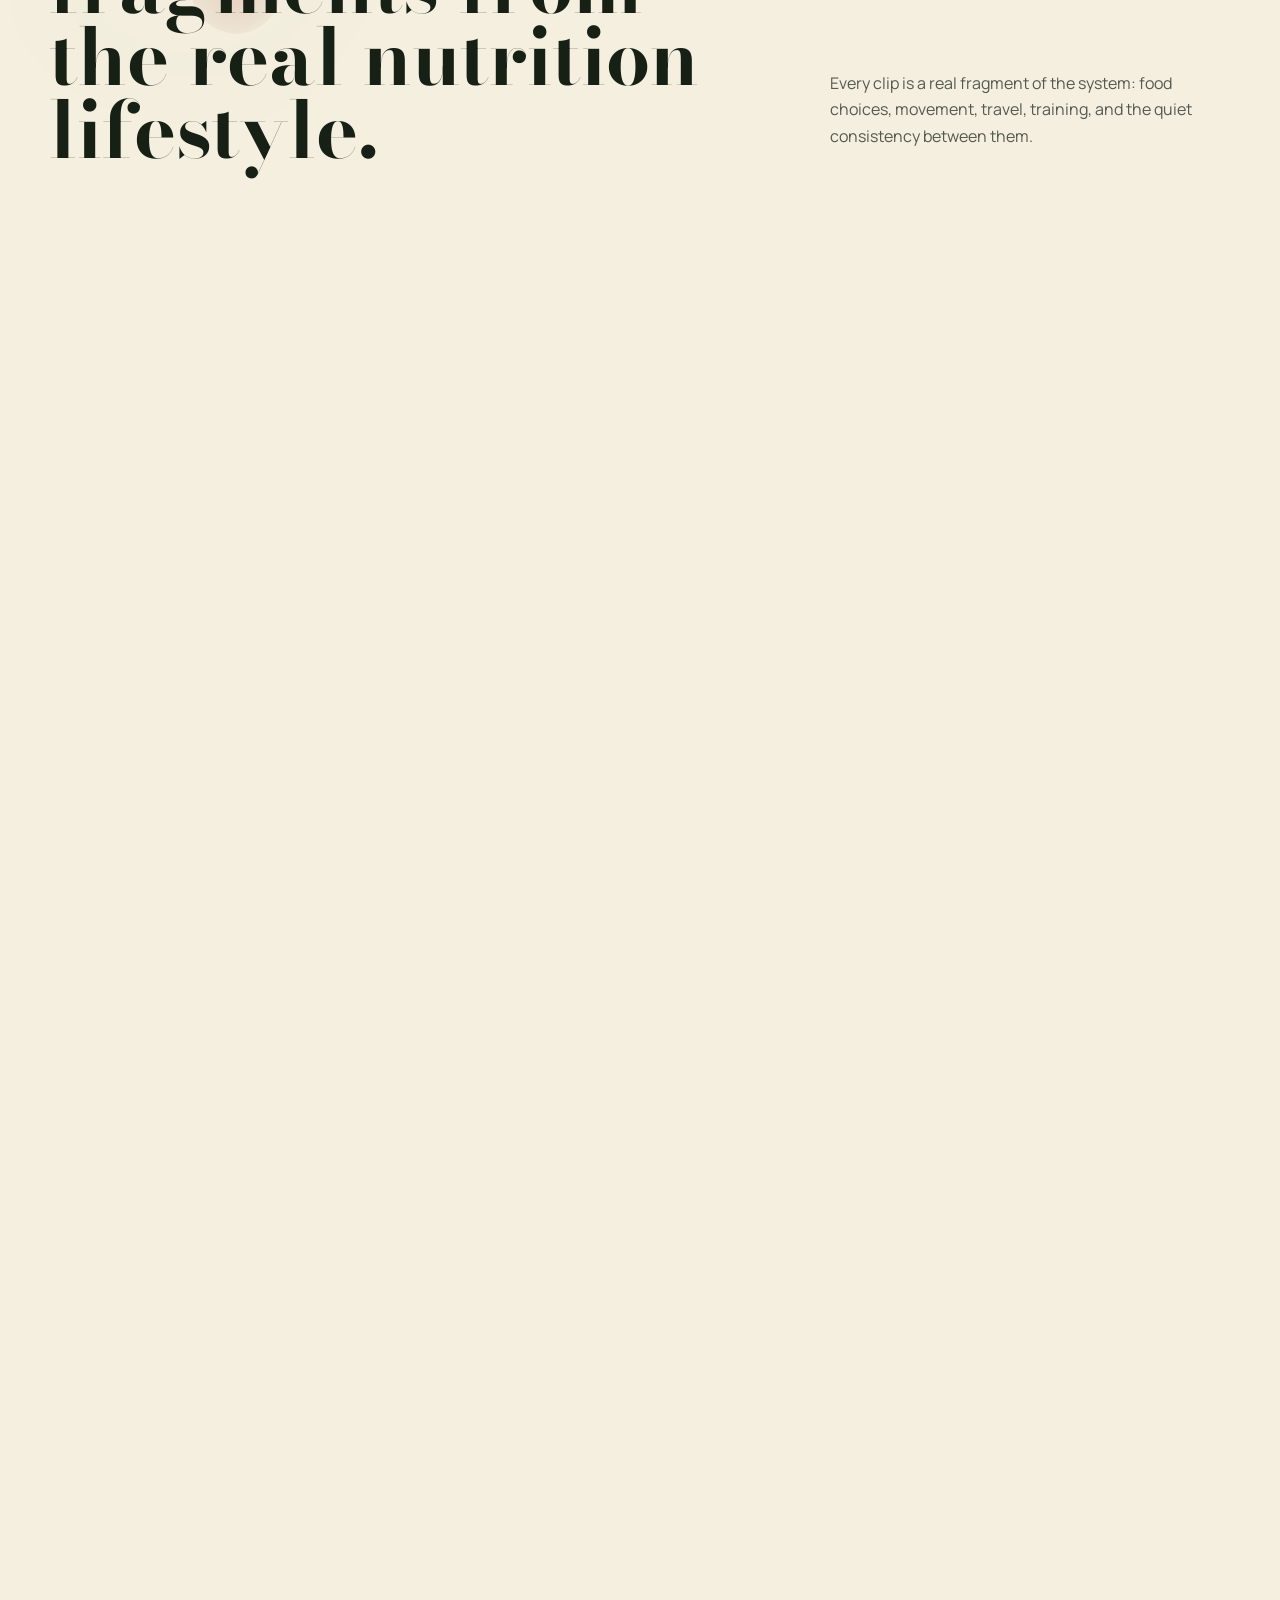
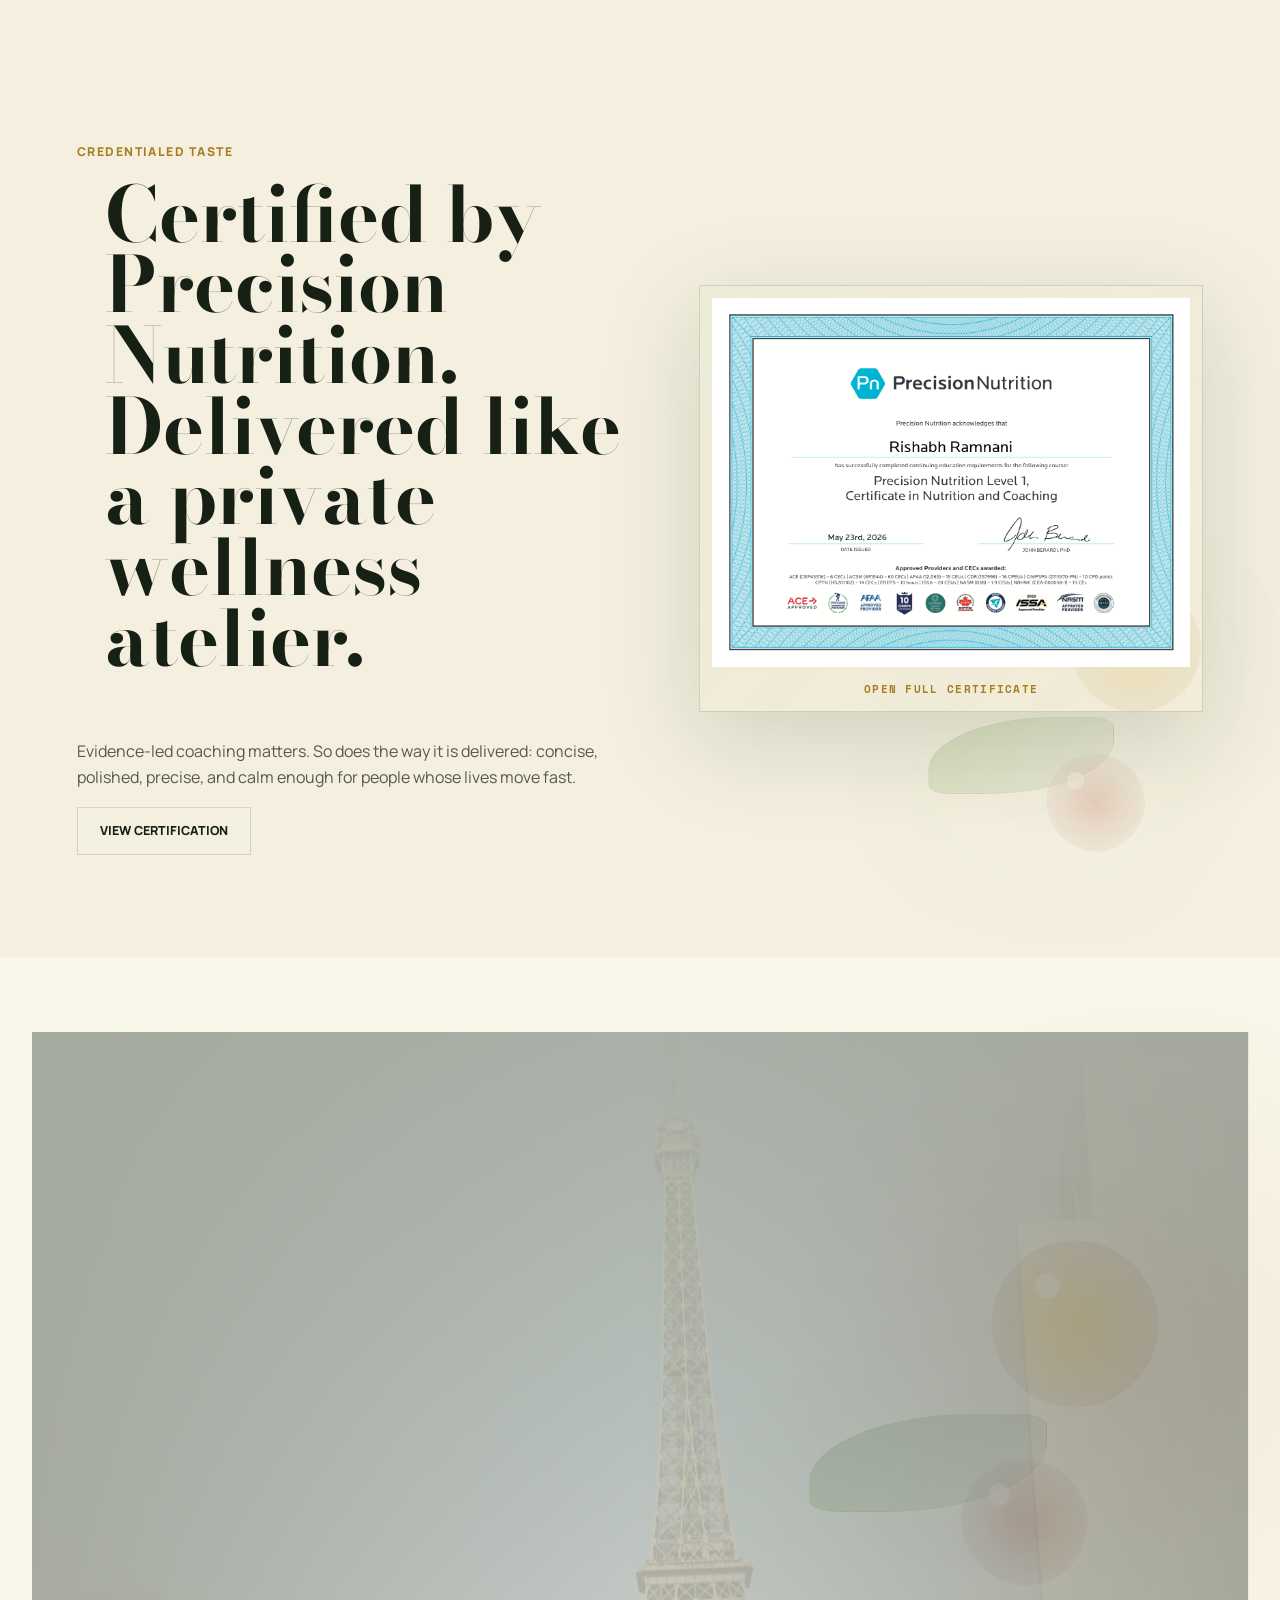
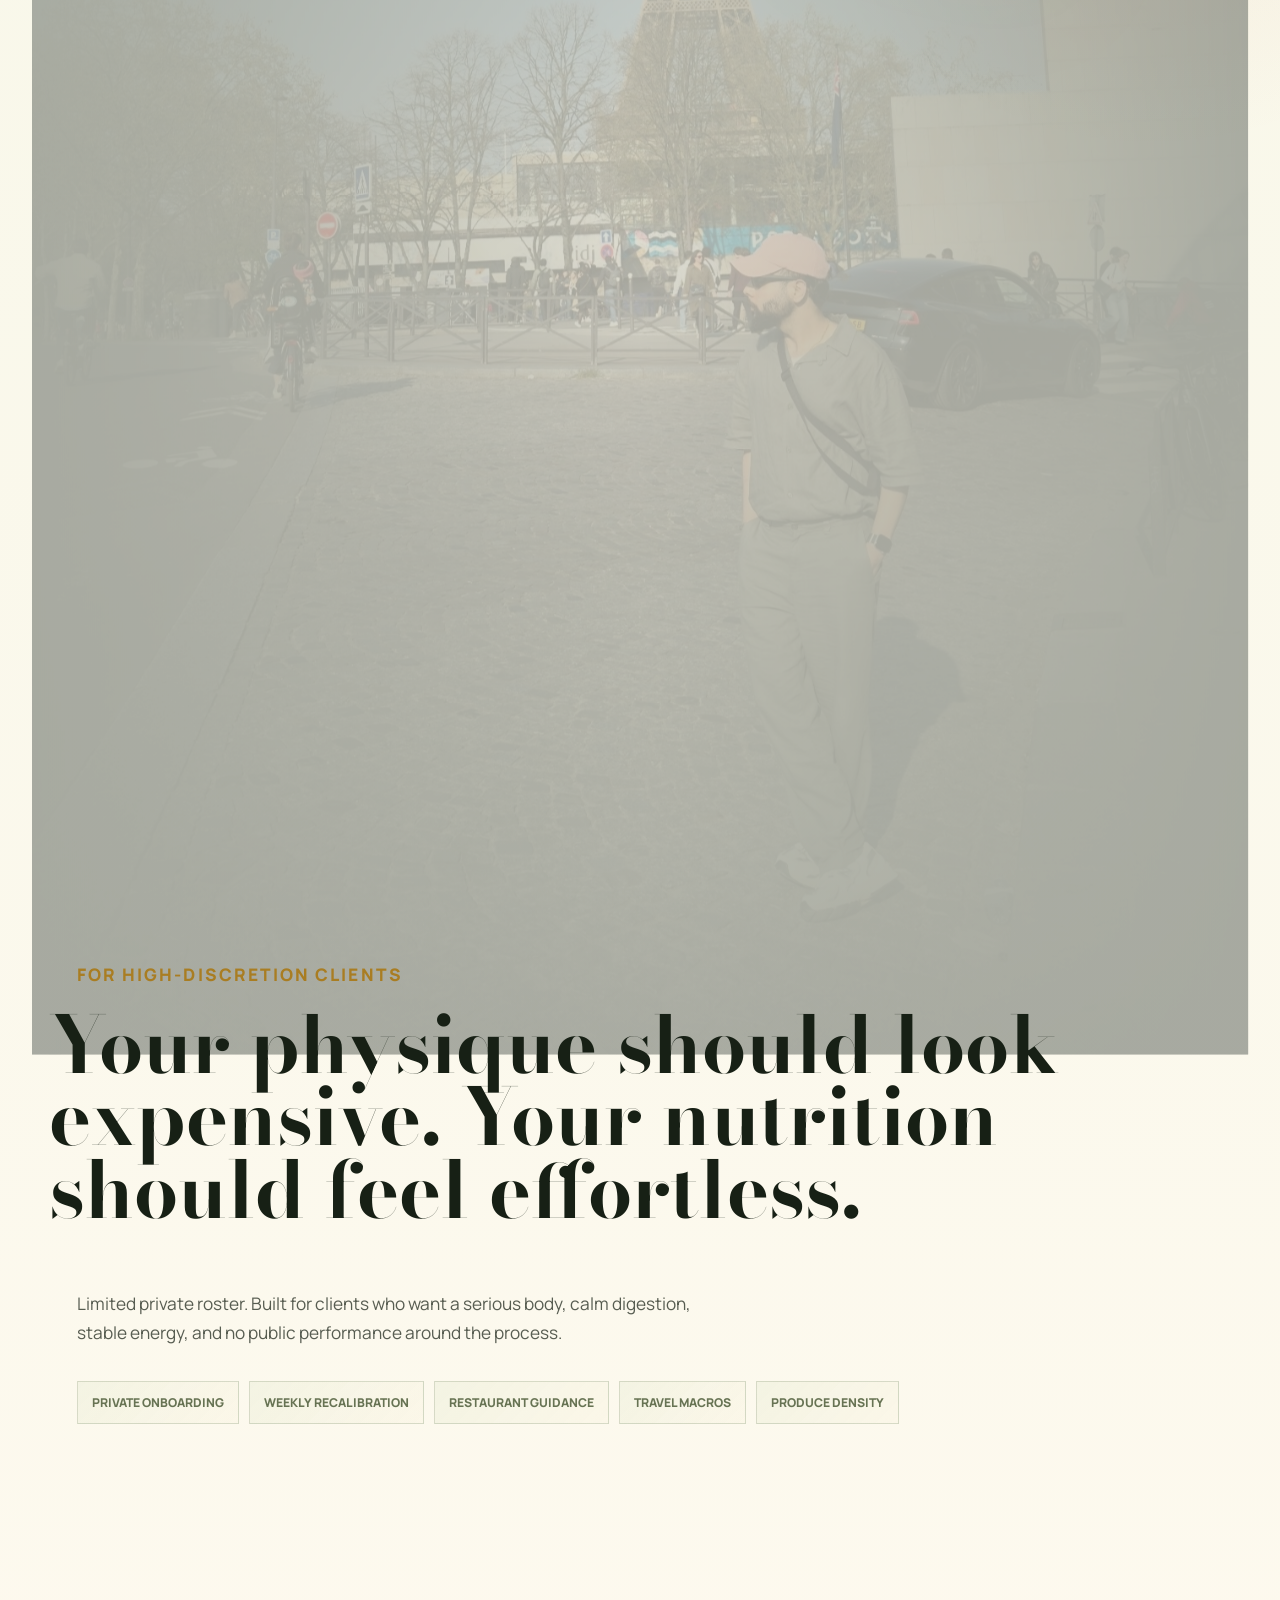
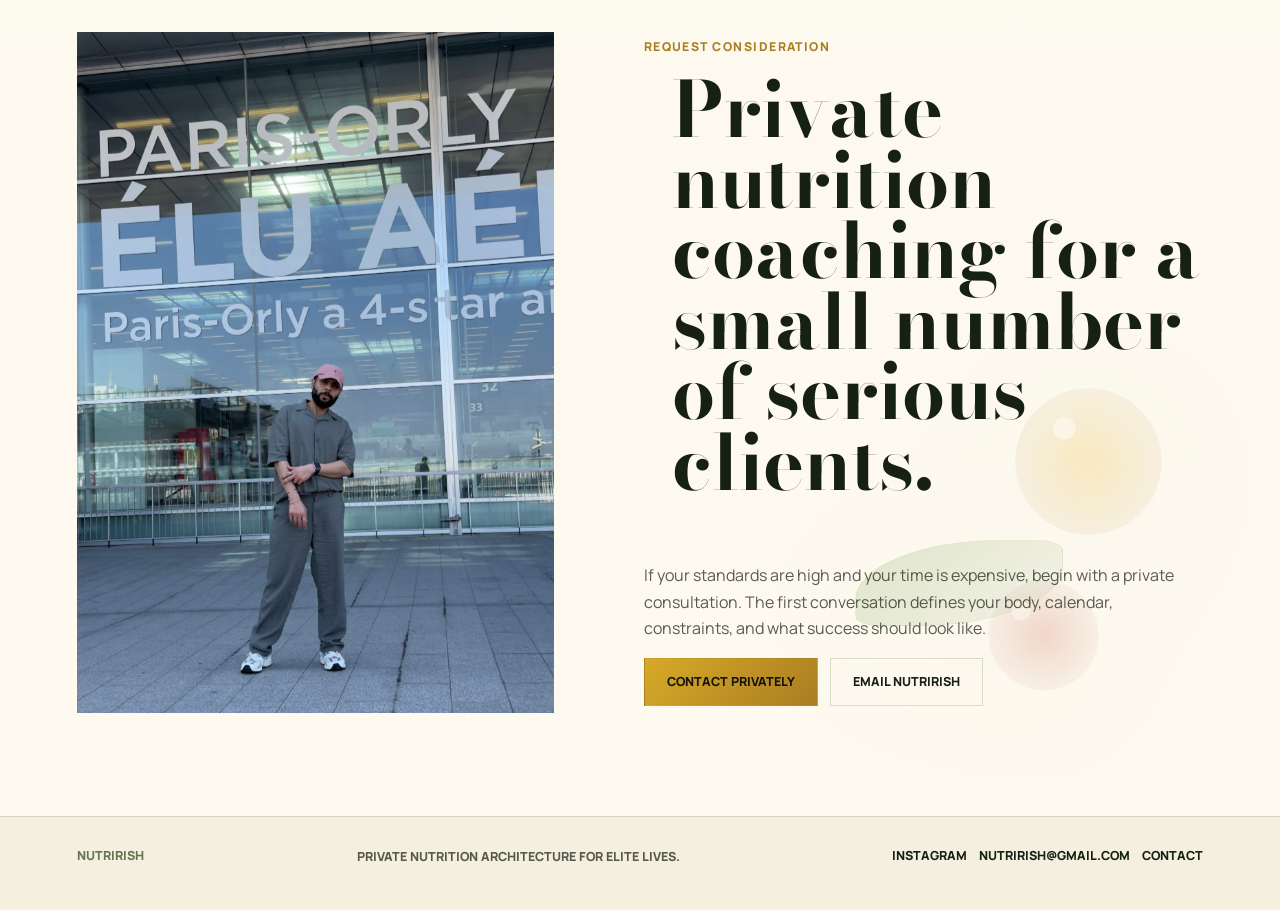
==== commit 830b7d02: "Finalize stable light theme scroll experience" ====
--- a/index.html
+++ b/index.html
@@ -16,10 +16,15 @@
     />
     <script>
       try {
-        if (localStorage.getItem("nutrirish-theme") === "light") document.documentElement.classList.add("theme-light");
-      } catch (error) {}
+        const themeVersion = "20260603-light-default";
+        const savedTheme = localStorage.getItem("nutrirish-theme");
+        const savedVersion = localStorage.getItem("nutrirish-theme-version");
+        if (savedVersion !== themeVersion || savedTheme !== "dark") document.documentElement.classList.add("theme-light");
+      } catch (error) {
+        document.documentElement.classList.add("theme-light");
+      }
     </script>
-    <link rel="stylesheet" href="./styles.css?v=20260603-10" />
+    <link rel="stylesheet" href="./styles.css?v=20260603-11" />
   </head>
   <body>
     <div class="preloader" data-preloader aria-live="polite" aria-label="Loading NutriRish experience">
@@ -71,8 +76,11 @@
       <span>Private enquiry</span>
       <i>NR</i>
     </a>
-    <button class="theme-toggle" type="button" data-theme-toggle aria-label="Switch to light mode" aria-pressed="false">
-      <span data-theme-label>Light</span>
+    <a class="scroll-float" href="#method" aria-label="Explore the NutriRish method">
+      <span>Explore</span>
+    </a>
+    <button class="theme-toggle" type="button" data-theme-toggle aria-label="Switch to dark mode" aria-pressed="true">
+      <span data-theme-label>Dark</span>
       <i aria-hidden="true"></i>
     </button>
 
@@ -119,10 +127,6 @@
           <span>London / Paris / Global</span>
         </div>
         <div class="hero-side-word" aria-hidden="true">NUTRIRISH</div>
-        <a class="hero-scroll-cue" href="#method" aria-label="Continue to the NutriRish method">
-          <span>Click to scroll</span>
-          <i></i>
-        </a>
       </section>
 
       <section class="ticker" aria-label="Client outcomes">
@@ -365,6 +369,6 @@
       </div>
     </footer>
 
-    <script src="./app.js?v=20260603-10"></script>
+    <script src="./app.js?v=20260603-11"></script>
   </body>
 </html>
--- a/styles.css
+++ b/styles.css
@@ -756,29 +756,40 @@
   transition: border-color 220ms ease, background 220ms ease, transform 220ms ease;
 }
 
-.theme-toggle {
+.theme-toggle,
+.scroll-float {
   position: fixed;
   left: clamp(14px, 2vw, 28px);
-  bottom: clamp(14px, 2vw, 28px);
   z-index: 340;
   display: inline-flex;
   align-items: center;
-  gap: 10px;
-  min-height: 50px;
-  padding: 7px 8px 7px 14px;
   border: 1px solid rgba(208, 180, 122, 0.5);
   color: var(--ink);
   background: rgba(7, 9, 8, 0.82);
   box-shadow: 0 14px 34px rgba(0, 0, 0, 0.3);
   backdrop-filter: blur(18px);
-  cursor: pointer;
   font: 700 0.62rem/1 "Space Mono", monospace;
   letter-spacing: 0.12em;
   text-transform: uppercase;
   transition: border-color 220ms ease, background 220ms ease, transform 220ms ease;
 }
 
-.theme-toggle:hover {
+.theme-toggle {
+  bottom: clamp(14px, 2vw, 28px);
+  gap: 10px;
+  min-height: 50px;
+  padding: 7px 8px 7px 14px;
+  cursor: pointer;
+}
+
+.scroll-float {
+  bottom: calc(clamp(14px, 2vw, 28px) + 62px);
+  min-height: 38px;
+  padding: 0 13px;
+}
+
+.theme-toggle:hover,
+.scroll-float:hover {
   border-color: var(--gold);
   transform: translateY(-3px);
 }
@@ -802,6 +813,7 @@
 }
 
 .theme-light .theme-toggle,
+.theme-light .scroll-float,
 .theme-light .private-float {
   color: #15130f;
   background: rgba(255, 250, 240, 0.8);
@@ -1239,46 +1251,6 @@
   writing-mode: vertical-rl;
 }
 
-.hero-scroll-cue {
-  position: absolute;
-  top: calc(100vh - 112px);
-  left: 50%;
-  z-index: 4;
-  display: grid;
-  justify-items: center;
-  gap: 13px;
-  padding: 12px 18px 10px;
-  border: 1px solid rgba(208, 180, 122, 0.28);
-  color: rgba(243, 238, 229, 0.86);
-  background: rgba(7, 9, 8, 0.38);
-  backdrop-filter: blur(14px);
-  font-family: "Space Mono", monospace;
-  font-size: 0.66rem;
-  font-weight: 700;
-  letter-spacing: 0.16em;
-  text-transform: uppercase;
-  transform: translateX(-50%);
-  transition: border-color 220ms ease, background 220ms ease, transform 220ms ease;
-}
-
-.hero-scroll-cue:hover {
-  border-color: rgba(208, 180, 122, 0.62);
-  background: rgba(12, 15, 13, 0.66);
-  transform: translateX(-50%) translateY(-3px);
-}
-
-.hero-scroll-cue i {
-  width: 2px;
-  height: 54px;
-  background: linear-gradient(180deg, #f8e5af, var(--gold), transparent);
-  animation: scroll-cue 1.8s ease-in-out infinite;
-}
-
-@keyframes scroll-cue {
-  0%, 100% { opacity: 0.4; transform: scaleY(0.48); transform-origin: top; }
-  50% { opacity: 1; transform: scaleY(1); transform-origin: top; }
-}
-
 .ticker {
   overflow: hidden;
   border-block: 1px solid var(--line);
@@ -1348,7 +1320,7 @@
 .section-pad {
   position: relative;
   overflow: clip;
-  padding: clamp(82px, 14vw, 180px) clamp(18px, 6vw, 82px);
+  padding: clamp(58px, 8vw, 118px) clamp(18px, 6vw, 82px);
 }
 
 .section-pad > :not(.produce-cluster),
@@ -1823,7 +1795,8 @@
 
 .horizontal-gallery {
   position: relative;
-  min-height: 245vh;
+  overflow: hidden;
+  min-height: auto;
   background:
     radial-gradient(circle at 82% 18%, rgba(143, 184, 110, 0.2), transparent 30rem),
     linear-gradient(180deg, #fffaf0, #edf3df);
@@ -1831,11 +1804,10 @@
 }
 
 .gallery-sticky {
-  position: sticky;
-  top: 0;
+  position: relative;
   overflow: hidden;
-  height: 100vh;
-  padding: clamp(74px, 7vw, 96px) 0 34px clamp(18px, 6vw, 82px);
+  min-height: auto;
+  padding: clamp(56px, 6vw, 84px) 0 clamp(44px, 5vw, 72px) clamp(18px, 6vw, 82px);
 }
 
 .gallery-copy {
@@ -1862,20 +1834,32 @@
 .gallery-track {
   display: flex;
   gap: 22px;
-  margin-top: 26px;
-  will-change: transform;
-  transform: translate3d(var(--gallery-x, 0px), 0, 0);
+  margin-top: clamp(22px, 3vw, 40px);
+  overflow-x: auto;
+  overflow-y: hidden;
+  padding: 0 clamp(18px, 6vw, 82px) 12px 0;
+  scroll-snap-type: x mandatory;
+  scrollbar-width: none;
+  transform: none !important;
+  will-change: scroll-position;
+}
+
+.gallery-track::-webkit-scrollbar {
+  display: none;
 }
 
 .gallery-track figure {
   flex: 0 0 min(40vw, 360px);
-  height: min(60vh, 640px);
+  height: min(62vh, 660px);
   margin: 0;
   overflow: hidden;
   background: #172015;
   box-shadow: 0 24px 60px rgba(31, 50, 25, 0.22);
-  translate: 0 var(--card-y, 0px);
-  will-change: translate;
+  scroll-snap-align: start;
+  opacity: var(--gallery-card-opacity, 0.92);
+  transform: translate3d(0, var(--card-y, 0px), 0) rotate(var(--gallery-tilt, 0deg)) scale(var(--gallery-card-scale, 1));
+  transform-origin: 50% 70%;
+  will-change: transform, opacity;
 }
 
 .gallery-track figcaption {
@@ -1886,9 +1870,13 @@
 .gallery-track img {
   width: 100%;
   height: calc(100% - 44px);
-  object-fit: cover;
+  object-fit: contain;
+  background:
+    radial-gradient(circle at 50% 42%, rgba(143, 184, 110, 0.08), transparent 60%),
+    #f3eddc;
   filter: contrast(1.04) saturate(0.93);
-  transform: scale(var(--image-scale, 1.04));
+  transform: scale(var(--image-scale, 1));
+  transition: transform 180ms linear;
   will-change: transform;
 }
 
@@ -3265,7 +3253,7 @@
   }
 
   .section-pad {
-    padding-inline: 18px;
+    padding: clamp(48px, 12vw, 72px) 18px;
   }
 
   h1 {
@@ -3370,34 +3358,19 @@
     font-size: 0.55rem;
   }
 
+  .scroll-float {
+    left: 12px;
+    bottom: calc(max(12px, env(safe-area-inset-bottom)) + 52px);
+    min-height: 34px;
+    padding: 0 11px;
+    font-size: 0.52rem;
+  }
+
   .theme-toggle i {
     width: 30px;
     height: 30px;
   }
 
-  .hero-scroll-cue {
-    top: calc(100svh - 142px);
-    right: auto;
-    bottom: auto;
-    left: 16px;
-    justify-items: start;
-    gap: 9px;
-    width: min(148px, calc(100vw - 32px));
-    padding: 10px 12px 9px;
-    font-size: 0.56rem;
-    letter-spacing: 0.13em;
-    text-align: left;
-    transform: none;
-  }
-
-  .hero-scroll-cue:hover {
-    transform: translateY(-2px);
-  }
-
-  .hero-scroll-cue i {
-    height: 34px;
-  }
-
   .stats {
     grid-template-columns: 1fr;
   }
@@ -3407,15 +3380,14 @@
   }
 
   .gallery-sticky {
-    position: sticky;
-    top: 0;
-    overflow: hidden;
-    height: 100svh;
-    padding: 72px 0 42px 18px;
+    position: relative;
+    overflow: visible;
+    height: auto;
+    padding: 48px 0 34px 18px;
   }
 
   .horizontal-gallery {
-    min-height: 230svh;
+    min-height: auto;
   }
 
   .gallery-copy {
@@ -3428,18 +3400,16 @@
 
   .gallery-track {
     gap: 14px;
-    margin-top: 22px;
+    margin-top: 18px;
     padding: 0 18px 18px 0;
-    overflow: visible;
-  }
-
-  .gallery-track::-webkit-scrollbar {
-    display: none;
+    overflow-x: auto;
+    transform: none !important;
   }
 
   .gallery-track figure {
-    flex: 0 0 min(82vw, 330px);
-    height: min(54vh, 500px);
+    flex: 0 0 min(84vw, 340px);
+    height: auto;
+    aspect-ratio: 0.78;
   }
 
   .gallery-track figcaption {
@@ -3447,10 +3417,10 @@
   }
 
   .video-grid {
-    min-height: 650svh;
-    overflow: clip;
-    padding-top: 74px;
-    padding-bottom: 52px;
+    min-height: auto;
+    overflow: hidden;
+    padding-top: 56px;
+    padding-bottom: 58px;
   }
 
   .video-grid .section-kicker,
@@ -3473,14 +3443,15 @@
   }
 
   .film-grid {
-    position: sticky;
-    top: 24svh;
-    display: block;
+    position: relative;
+    top: auto;
+    display: grid;
+    grid-template-columns: 1fr;
+    gap: 18px;
     width: auto;
-    height: min(58svh, 540px);
-    margin-top: 42px;
+    height: auto;
+    margin-top: 34px;
     padding: 0 18px 0 0;
-    grid-template-columns: none;
     transform: none !important;
     will-change: auto;
   }
@@ -3491,35 +3462,28 @@
   }
 
   .film-grid article {
-    position: absolute;
-    inset: 0 18px 0 0;
+    position: relative;
+    inset: auto;
     width: 100%;
-    height: 100%;
+    height: auto;
+    min-height: 0;
+    aspect-ratio: 0.78;
     margin: 0;
-    transform:
-      perspective(1200px)
-      translate3d(0, calc((1 - var(--mobile-card-focus, 0)) * 22px), 0)
-      scale(calc(0.965 + var(--mobile-card-focus, 0) * 0.035));
-    opacity: var(--mobile-card-focus, 0);
-    box-shadow: 0 26px 70px rgba(0, 0, 0, 0.42);
-    pointer-events: none;
-    transition: opacity 360ms ease, transform 360ms ease;
+    opacity: 1;
+    transform: translate3d(0, var(--film-y, 0px), 0);
+    box-shadow: 0 22px 56px rgba(0, 0, 0, 0.32);
+    pointer-events: auto;
+    transition: opacity 420ms ease, transform 520ms ease;
   }
 
   .film-grid article[data-fade].in-view {
-    opacity: var(--mobile-card-focus, 0);
-  }
-
-  .film-grid article:first-child {
-    opacity: var(--mobile-card-focus, 1);
-  }
-
-  .film-grid article:first-child[data-fade].in-view {
-    opacity: var(--mobile-card-focus, 1);
+    opacity: 1;
   }
 
   .film-grid video {
     height: 100%;
+    min-height: 0;
+    object-fit: cover;
   }
 
   .apply-actions {
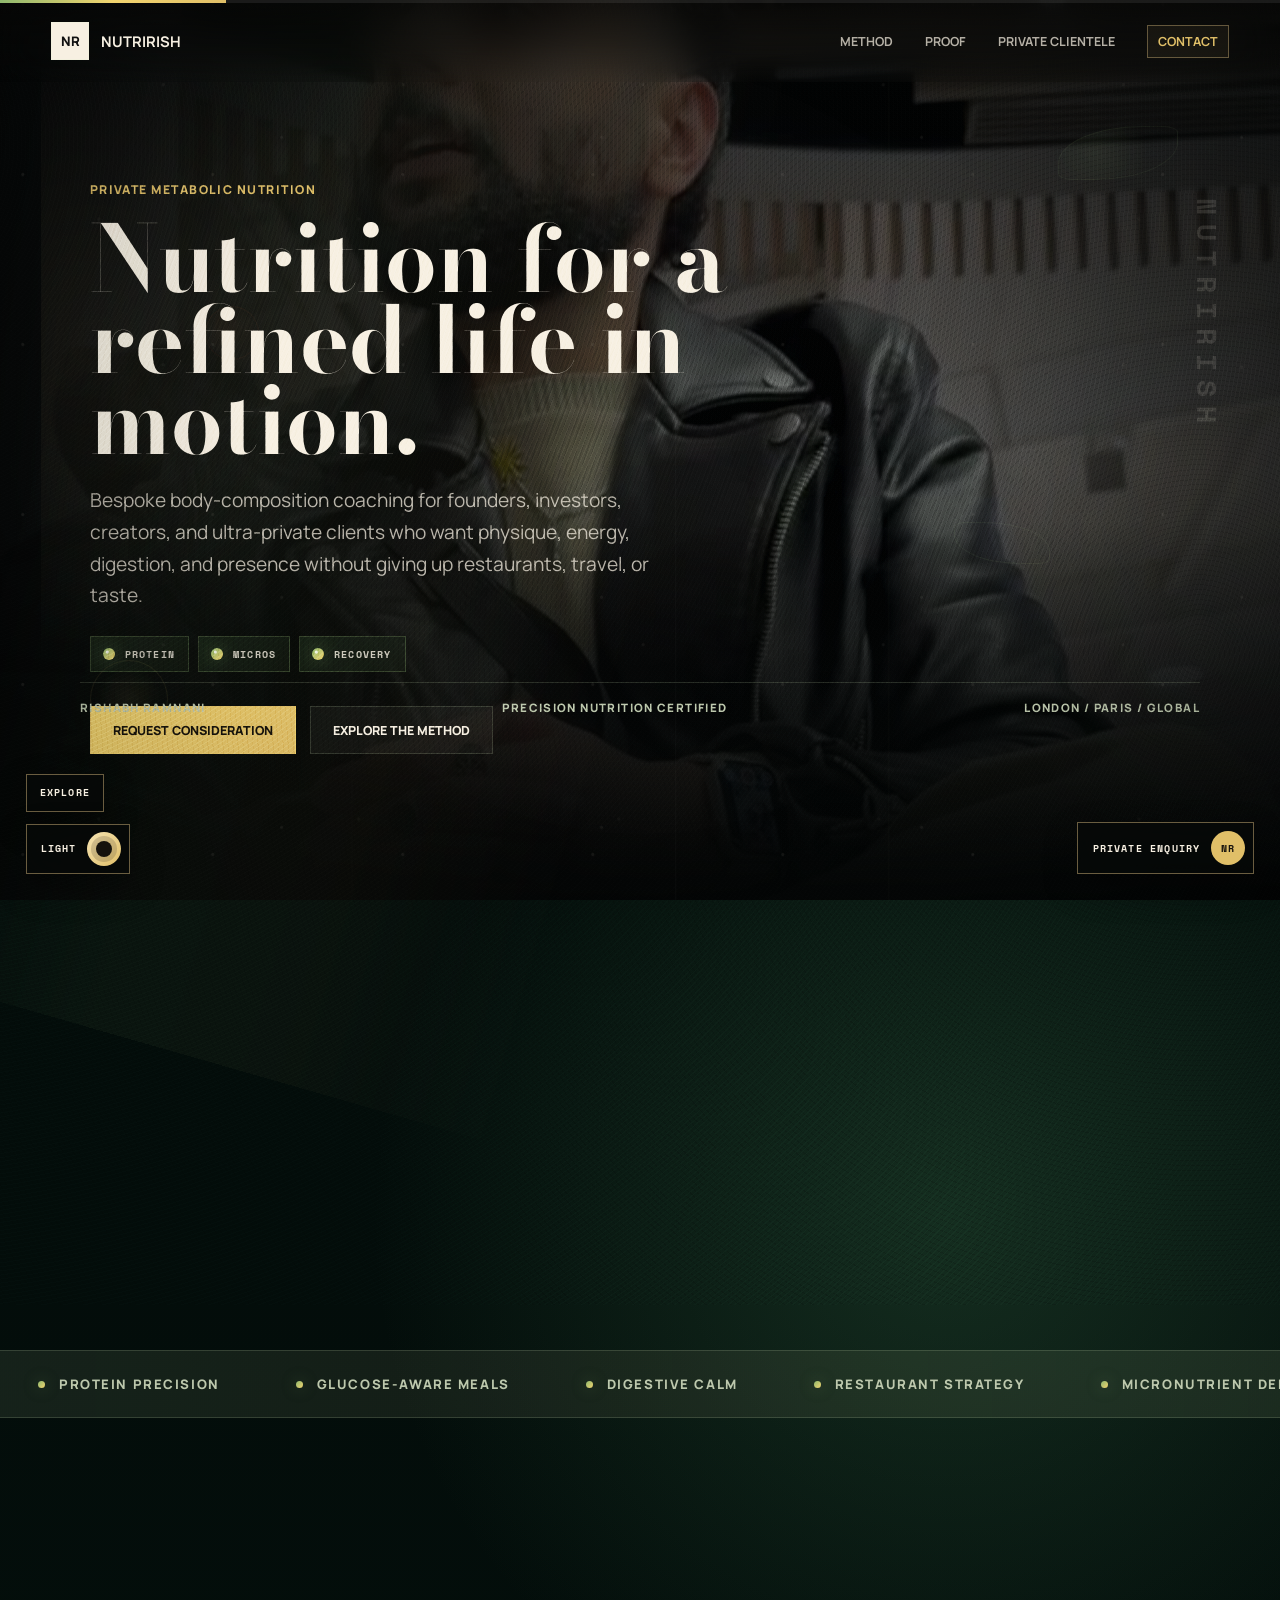
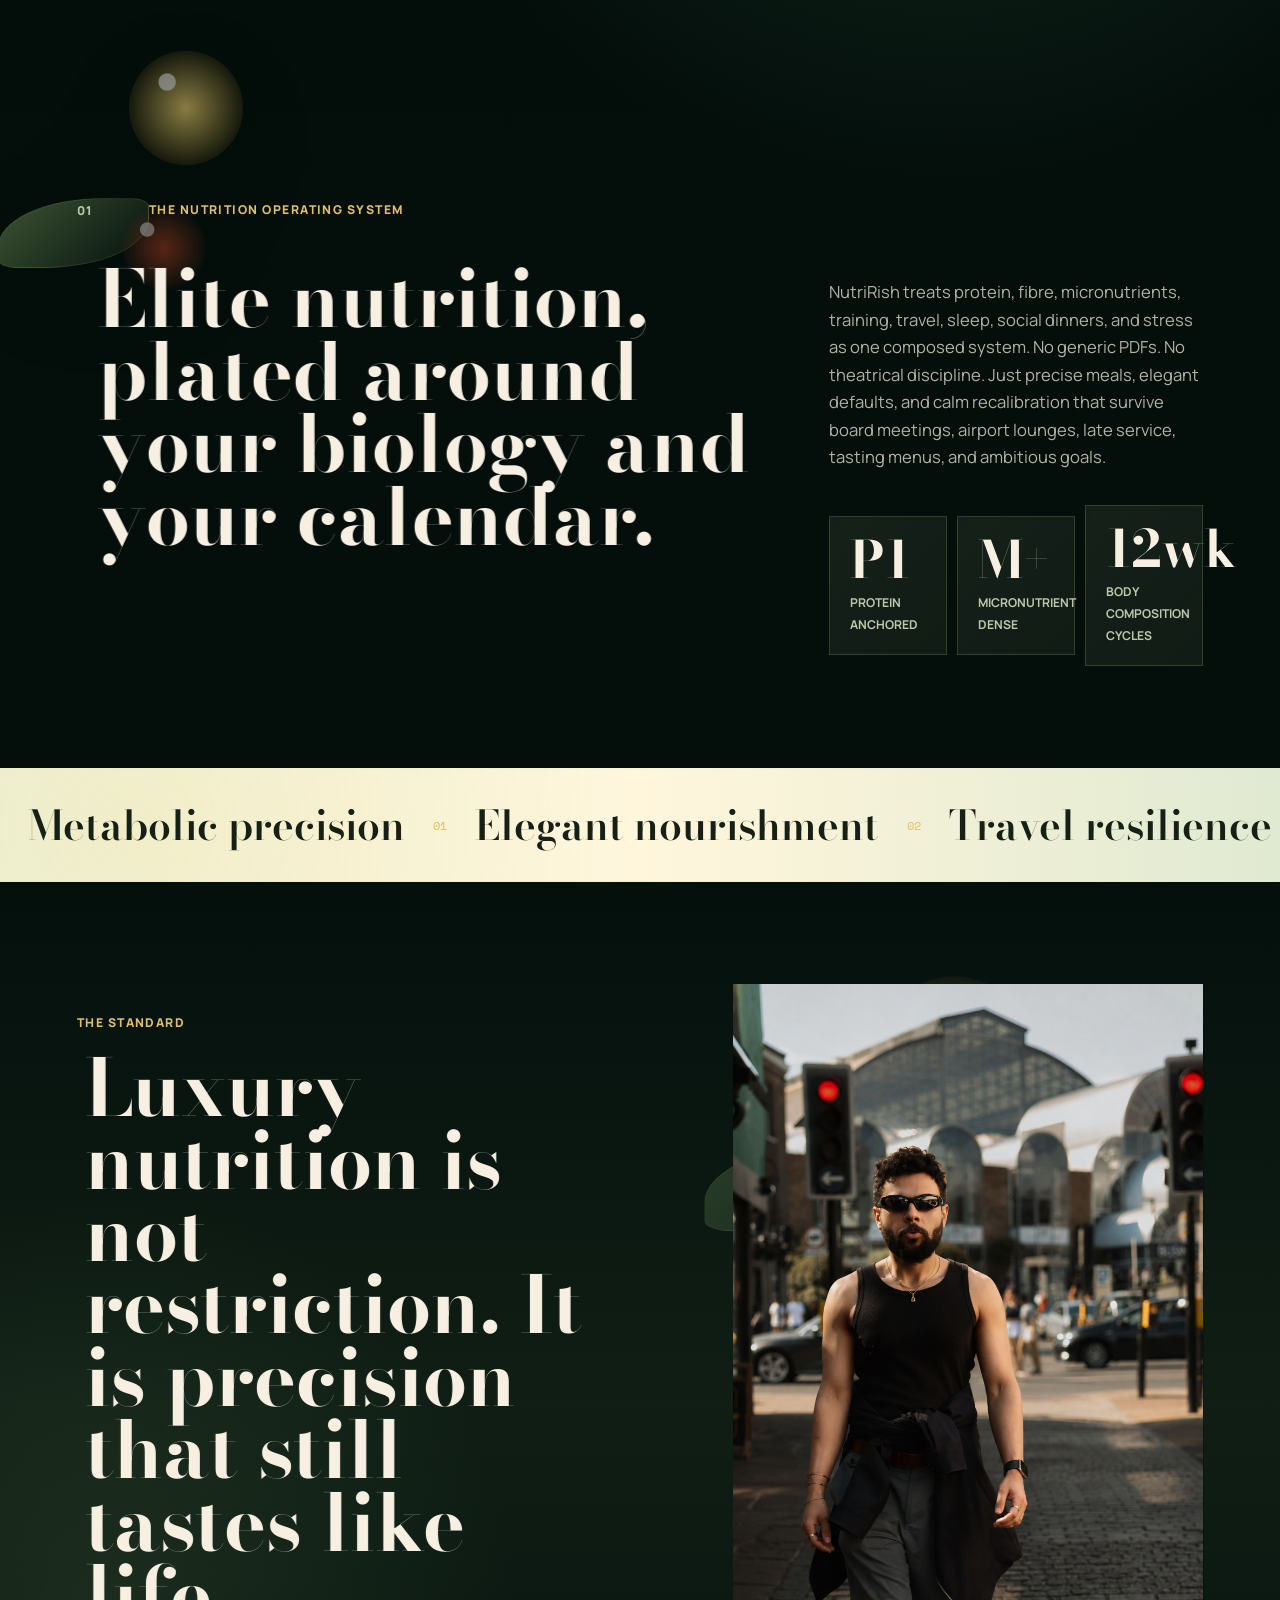
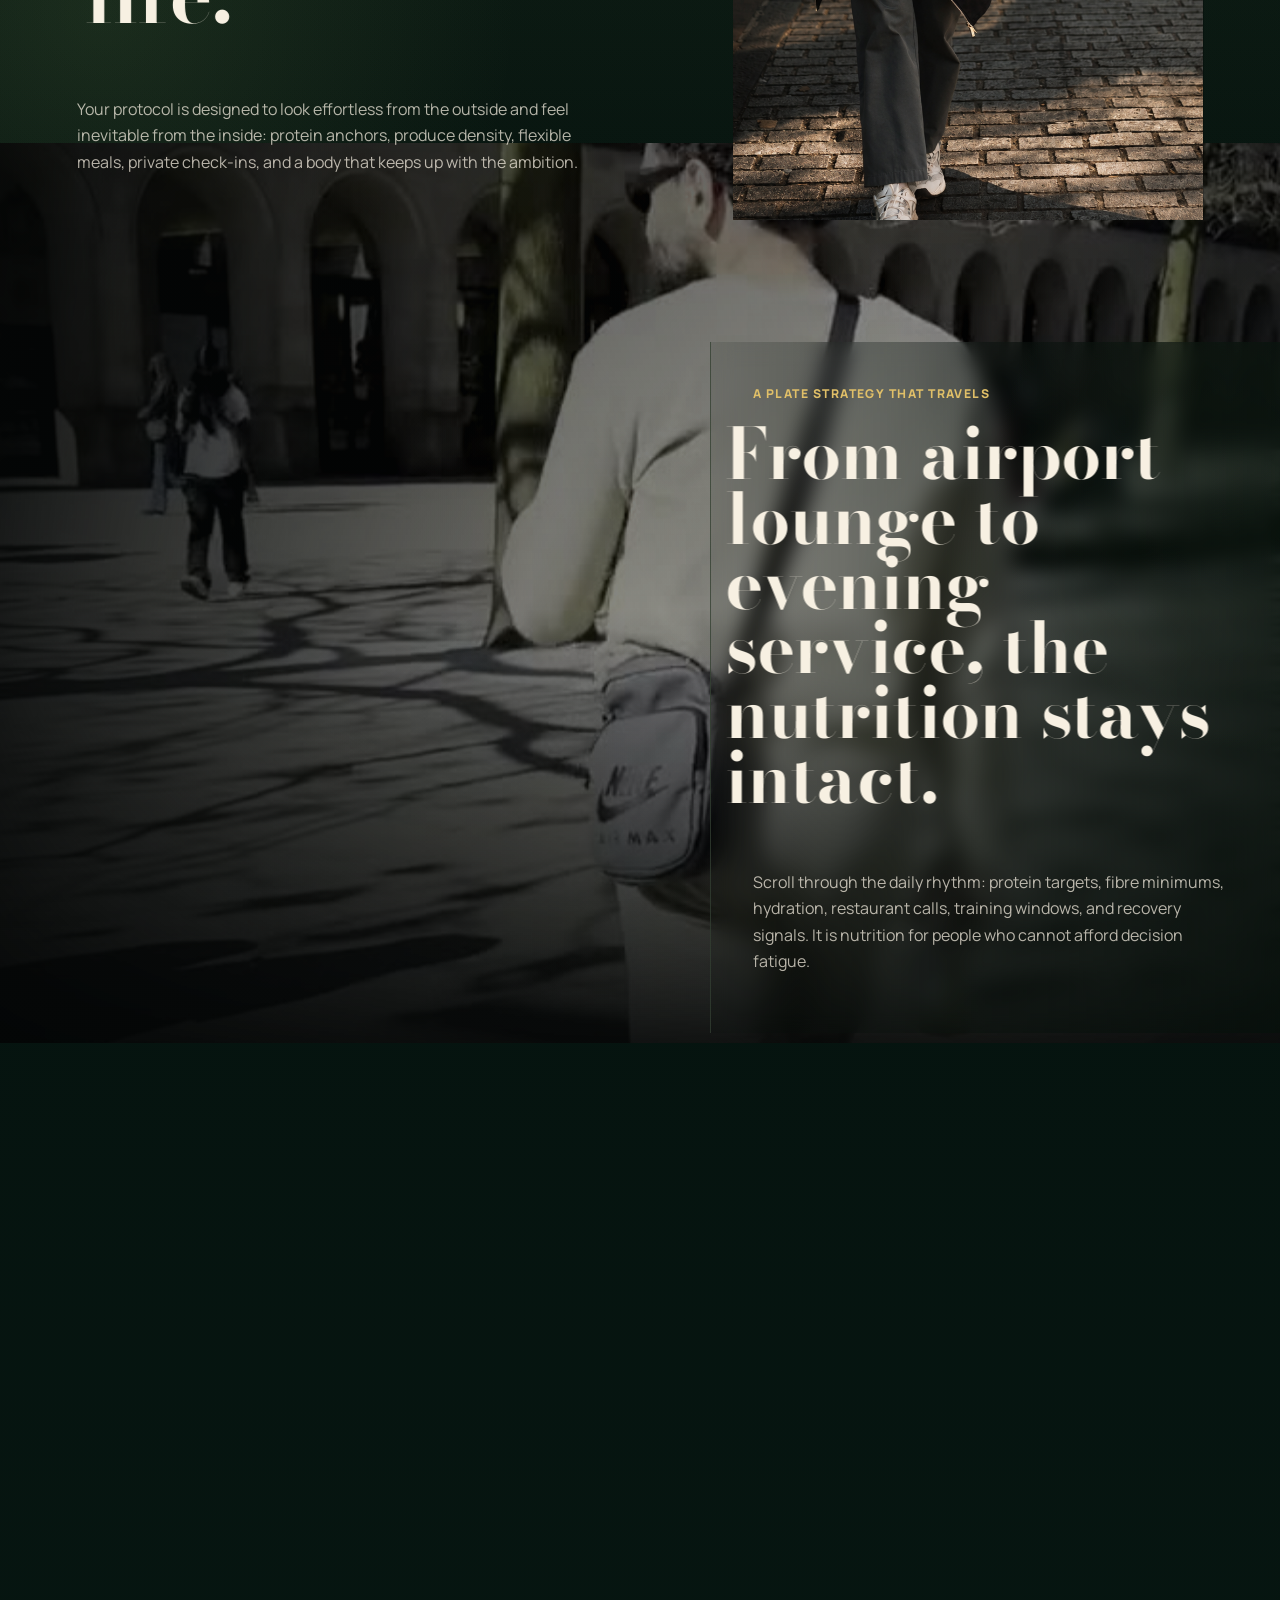
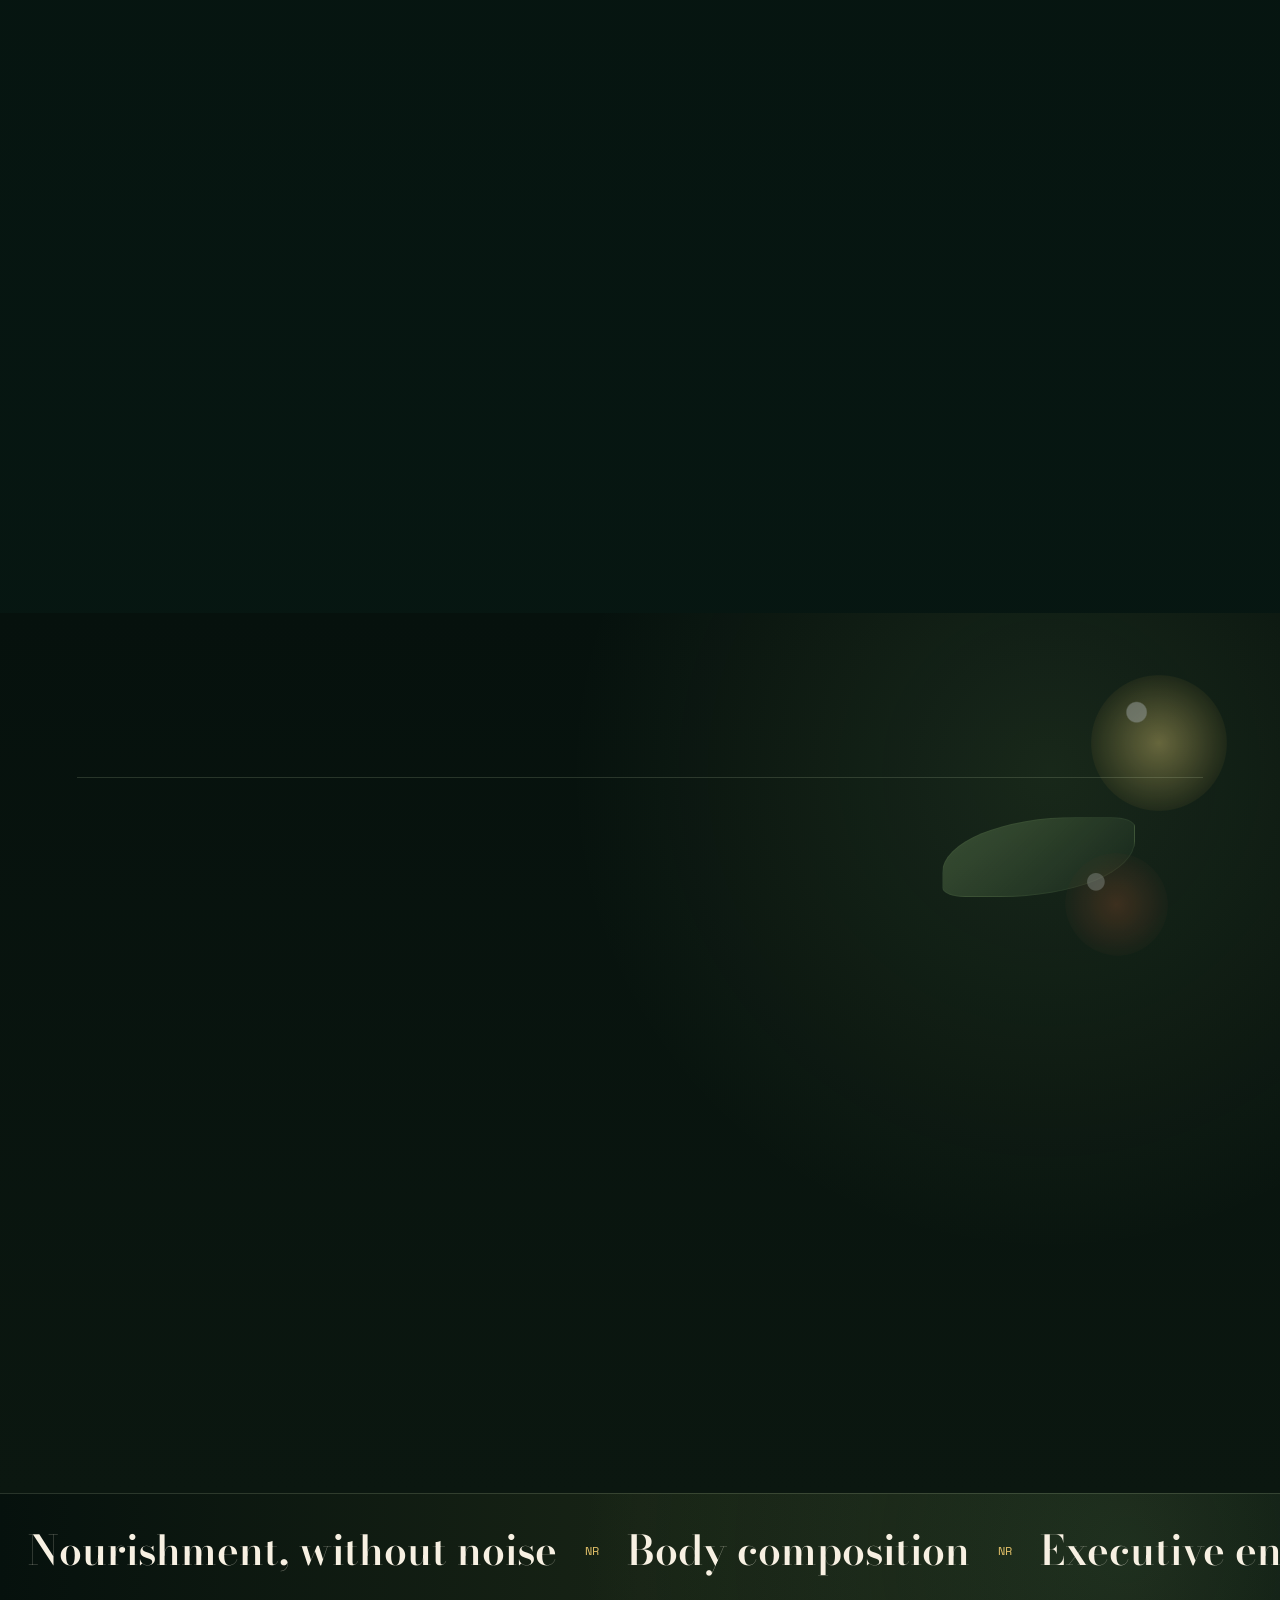
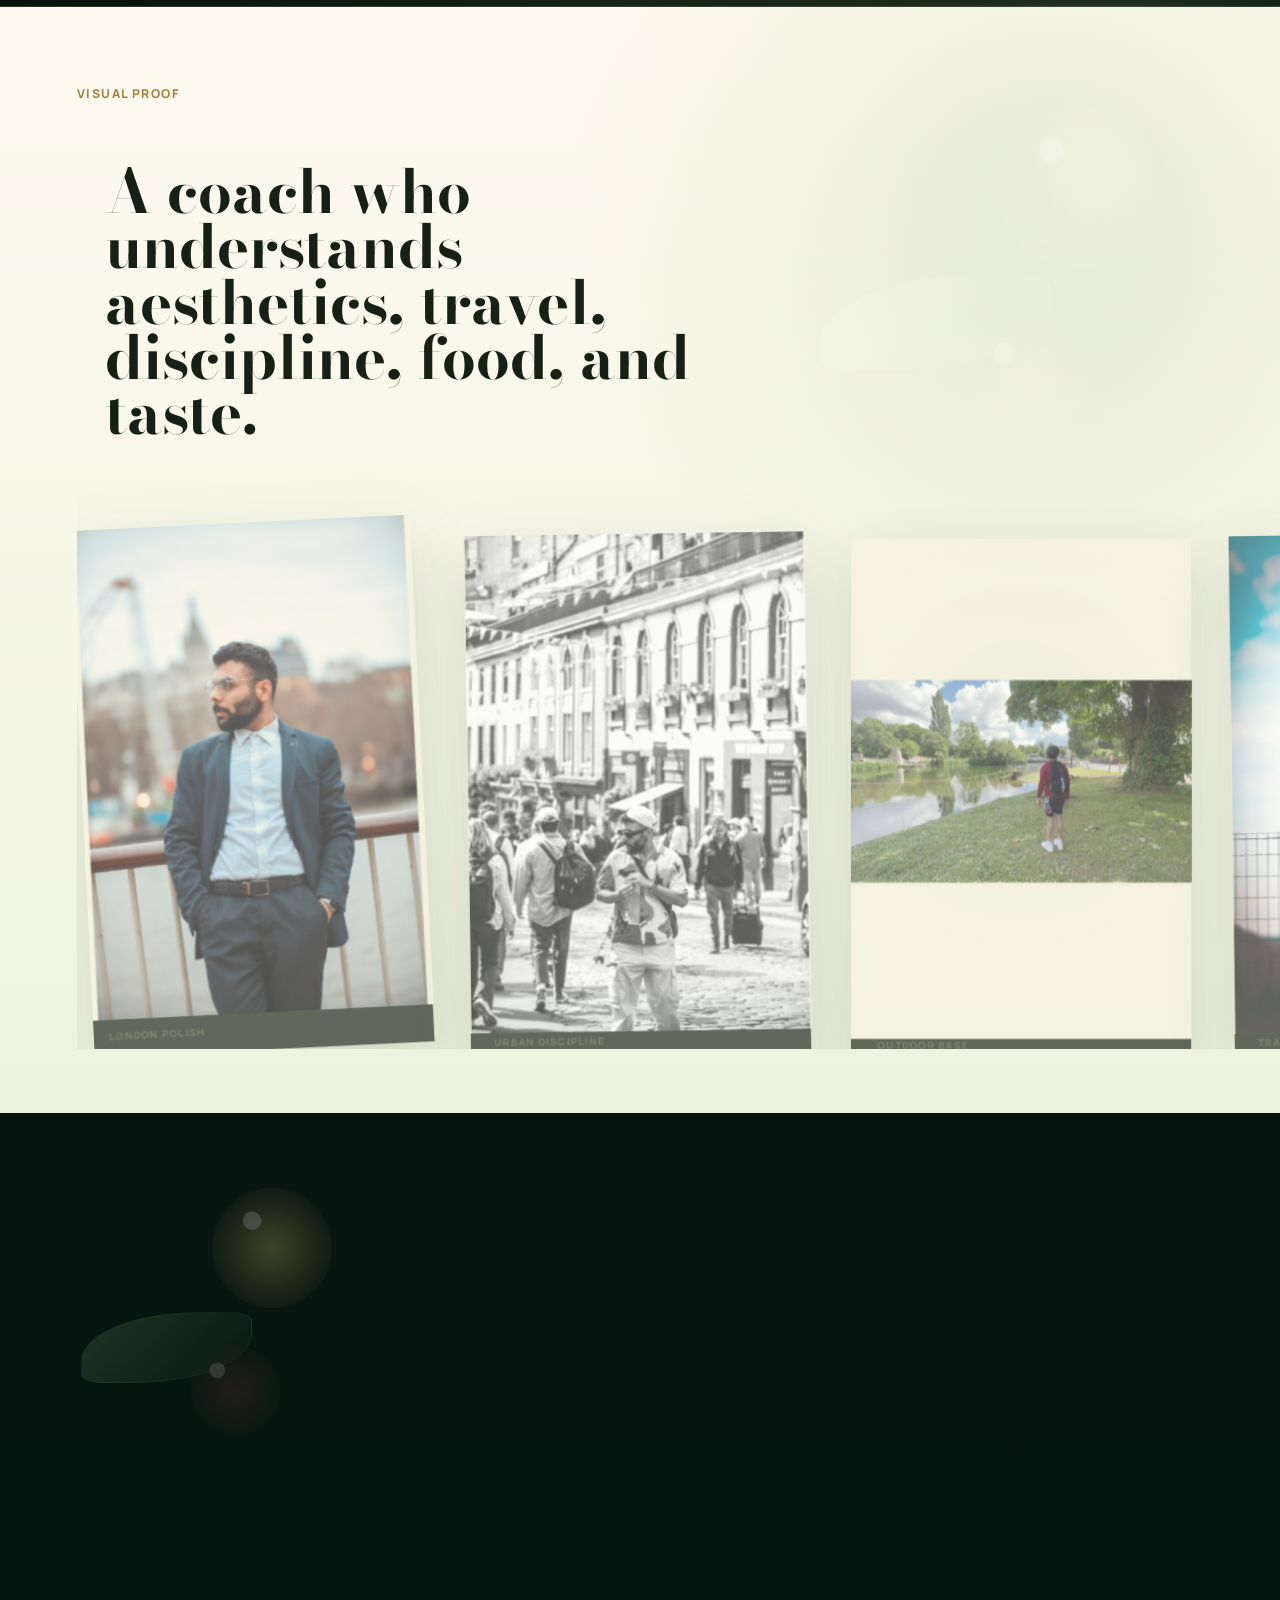
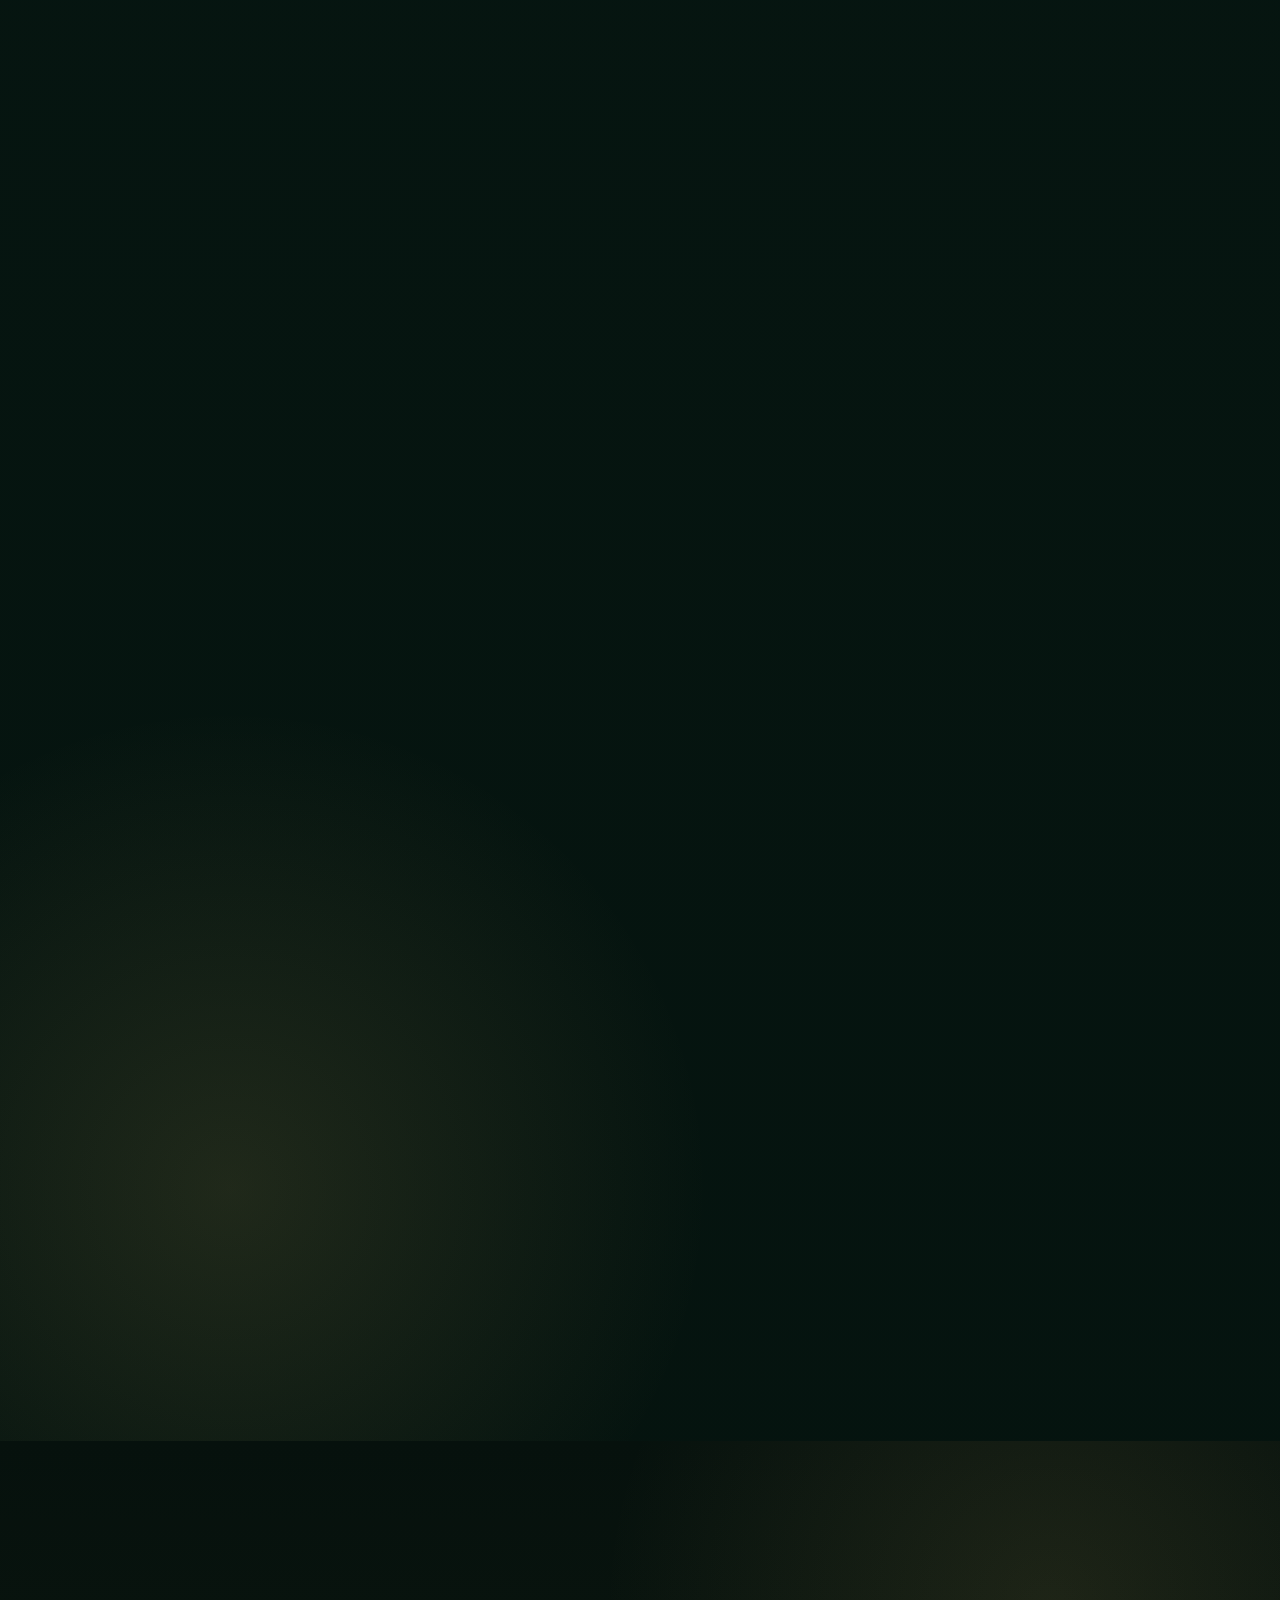
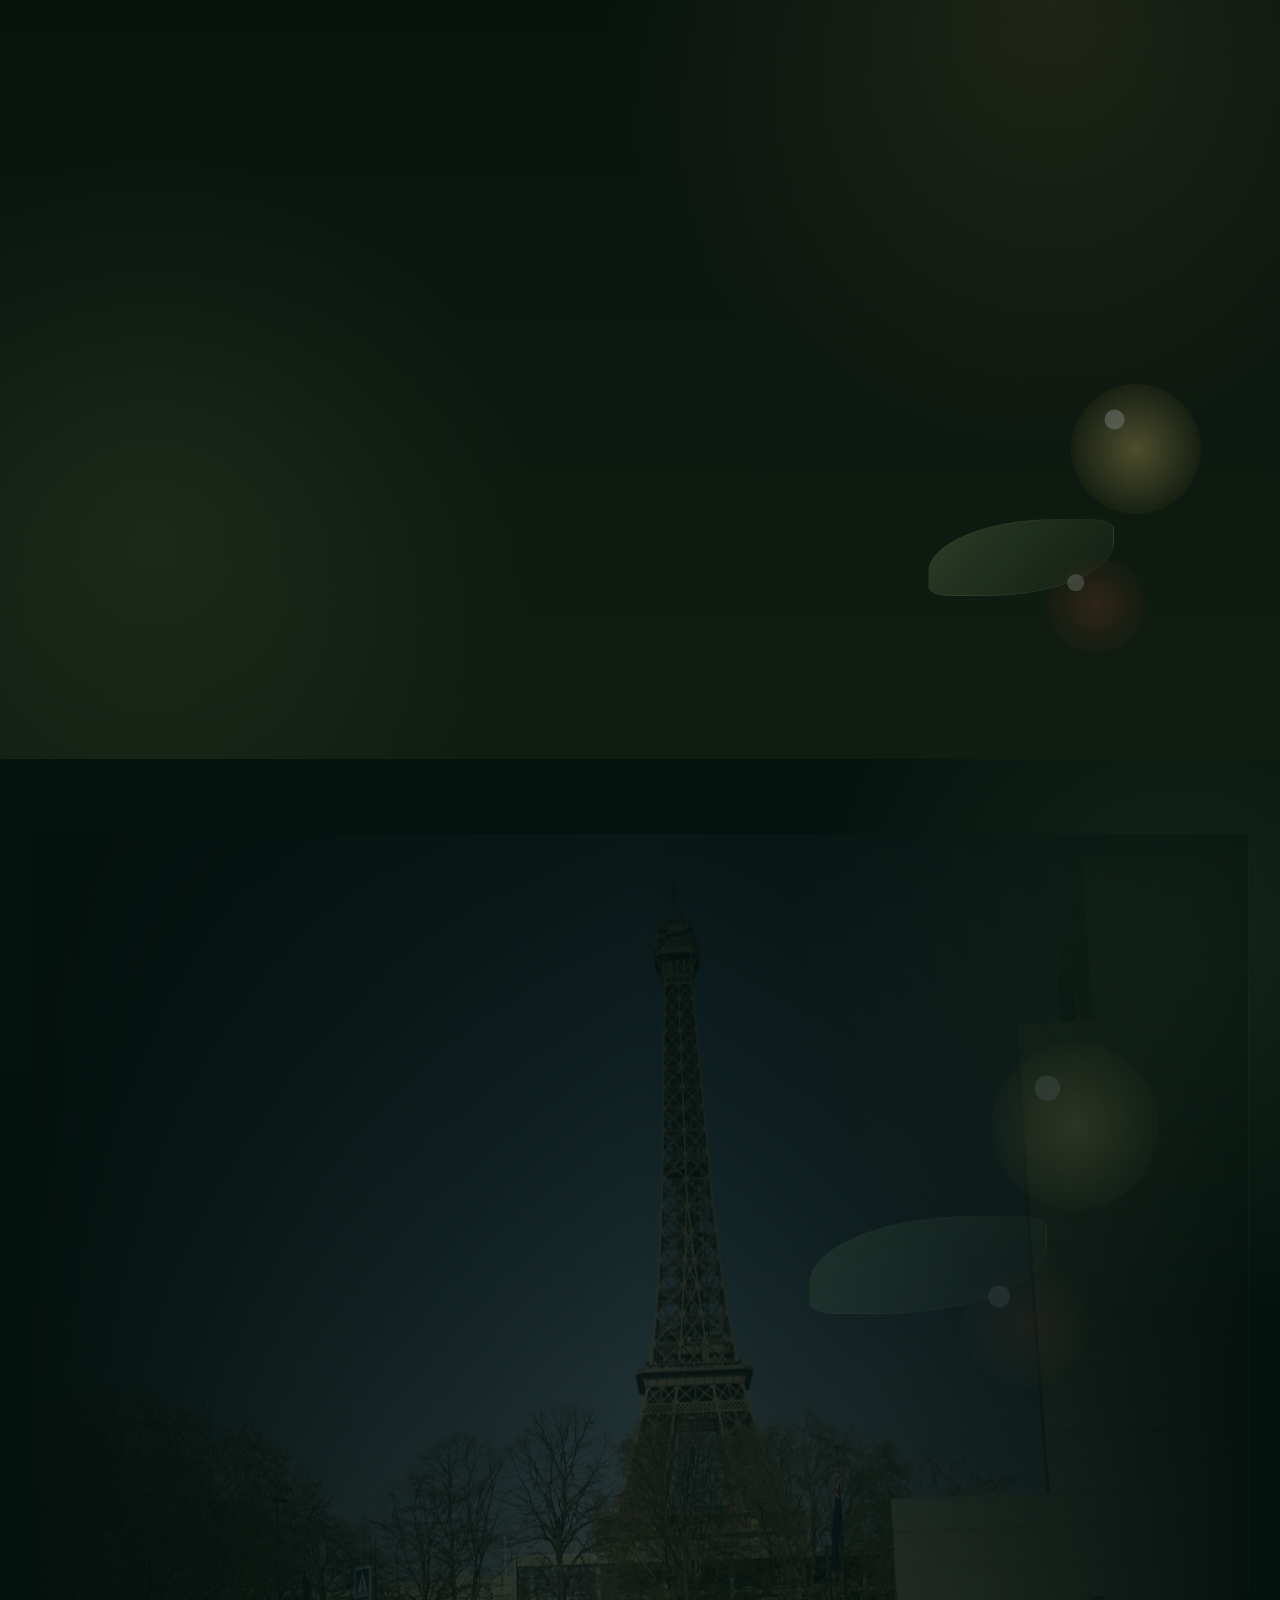
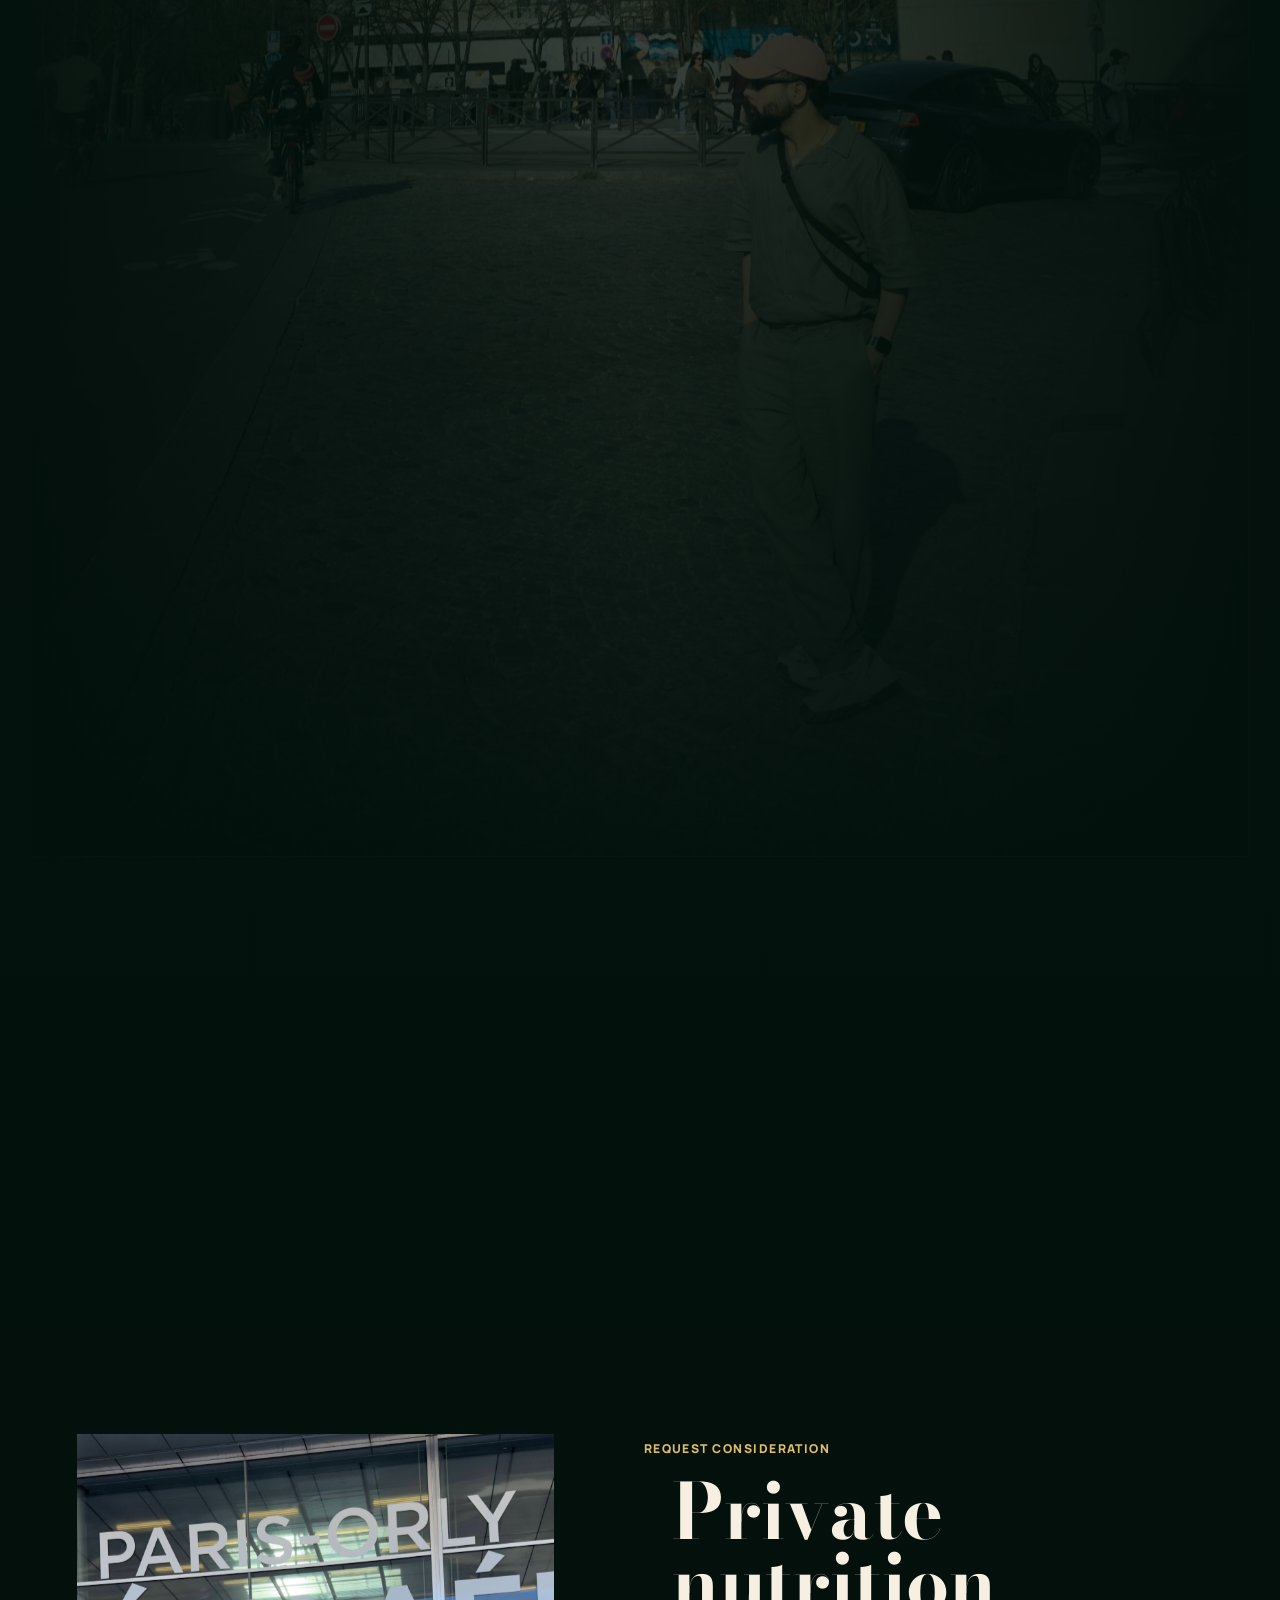
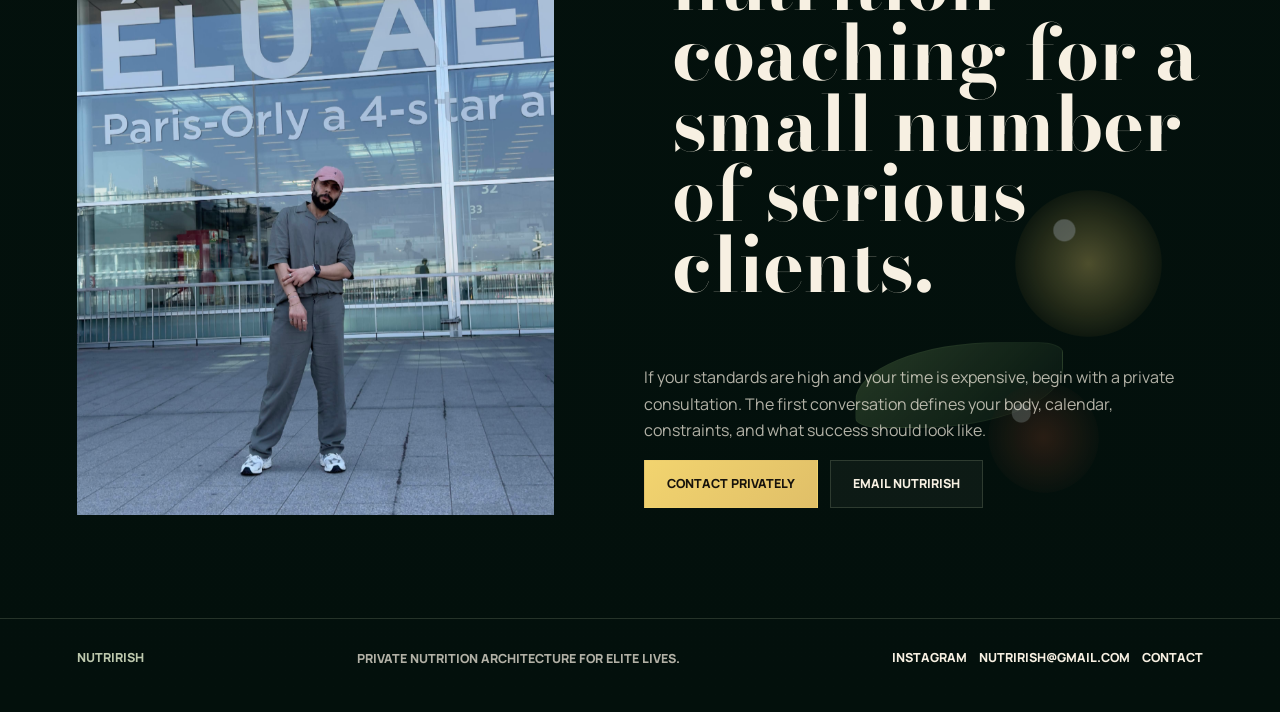
==== commit 82440038: "Restore dark default and strengthen mobile scroll motion" ====
--- a/index.html
+++ b/index.html
@@ -16,15 +16,13 @@
     />
     <script>
       try {
-        const themeVersion = "20260603-light-default";
+        const themeVersion = "20260603-dark-default";
         const savedTheme = localStorage.getItem("nutrirish-theme");
         const savedVersion = localStorage.getItem("nutrirish-theme-version");
-        if (savedVersion !== themeVersion || savedTheme !== "dark") document.documentElement.classList.add("theme-light");
-      } catch (error) {
-        document.documentElement.classList.add("theme-light");
-      }
+        if (savedVersion === themeVersion && savedTheme === "light") document.documentElement.classList.add("theme-light");
+      } catch (error) {}
     </script>
-    <link rel="stylesheet" href="./styles.css?v=20260603-11" />
+    <link rel="stylesheet" href="./styles.css?v=20260603-12" />
   </head>
   <body>
     <div class="preloader" data-preloader aria-live="polite" aria-label="Loading NutriRish experience">
@@ -79,8 +77,8 @@
     <a class="scroll-float" href="#method" aria-label="Explore the NutriRish method">
       <span>Explore</span>
     </a>
-    <button class="theme-toggle" type="button" data-theme-toggle aria-label="Switch to dark mode" aria-pressed="true">
-      <span data-theme-label>Dark</span>
+    <button class="theme-toggle" type="button" data-theme-toggle aria-label="Switch to light mode" aria-pressed="false">
+      <span data-theme-label>Light</span>
       <i aria-hidden="true"></i>
     </button>
 
@@ -369,6 +367,6 @@
       </div>
     </footer>
 
-    <script src="./app.js?v=20260603-11"></script>
+    <script src="./app.js?v=20260603-12"></script>
   </body>
 </html>
--- a/styles.css
+++ b/styles.css
@@ -977,24 +977,28 @@
 
 .scroll-cinema {
   position: relative;
+  overflow: clip;
   min-height: 245vh;
 }
 
 .hero-cinema {
-  min-height: 172vh;
+  min-height: 150vh;
 }
 
 .second-cinema {
   margin-top: clamp(-180px, -14vw, -96px);
-  min-height: 230vh;
+  min-height: 205vh;
 }
 
 .cinema-stage {
   position: sticky;
   top: 0;
+  left: 0;
   overflow: hidden;
-  width: 100vw;
+  width: 100%;
+  min-width: 100vw;
   height: 100vh;
+  margin-inline: calc(50% - 50vw);
   background: #080806;
 }
 
@@ -3410,6 +3414,7 @@
     flex: 0 0 min(84vw, 340px);
     height: auto;
     aspect-ratio: 0.78;
+    box-shadow: 0 20px 52px rgba(31, 50, 25, 0.28);
   }
 
   .gallery-track figcaption {
@@ -3469,15 +3474,19 @@
     min-height: 0;
     aspect-ratio: 0.78;
     margin: 0;
-    opacity: 1;
-    transform: translate3d(0, var(--film-y, 0px), 0);
+    opacity: var(--mobile-card-opacity, 0.72);
+    transform:
+      perspective(900px)
+      translate3d(0, calc(var(--film-y, 0px) + var(--mobile-card-y, 0px)), 0)
+      rotateX(var(--mobile-card-tilt, 0deg))
+      scale(var(--mobile-card-scale, 0.96));
     box-shadow: 0 22px 56px rgba(0, 0, 0, 0.32);
     pointer-events: auto;
-    transition: opacity 420ms ease, transform 520ms ease;
+    transition: opacity 180ms linear, transform 180ms linear, filter 180ms linear;
   }
 
   .film-grid article[data-fade].in-view {
-    opacity: 1;
+    opacity: var(--mobile-card-opacity, 0.9);
   }
 
   .film-grid video {
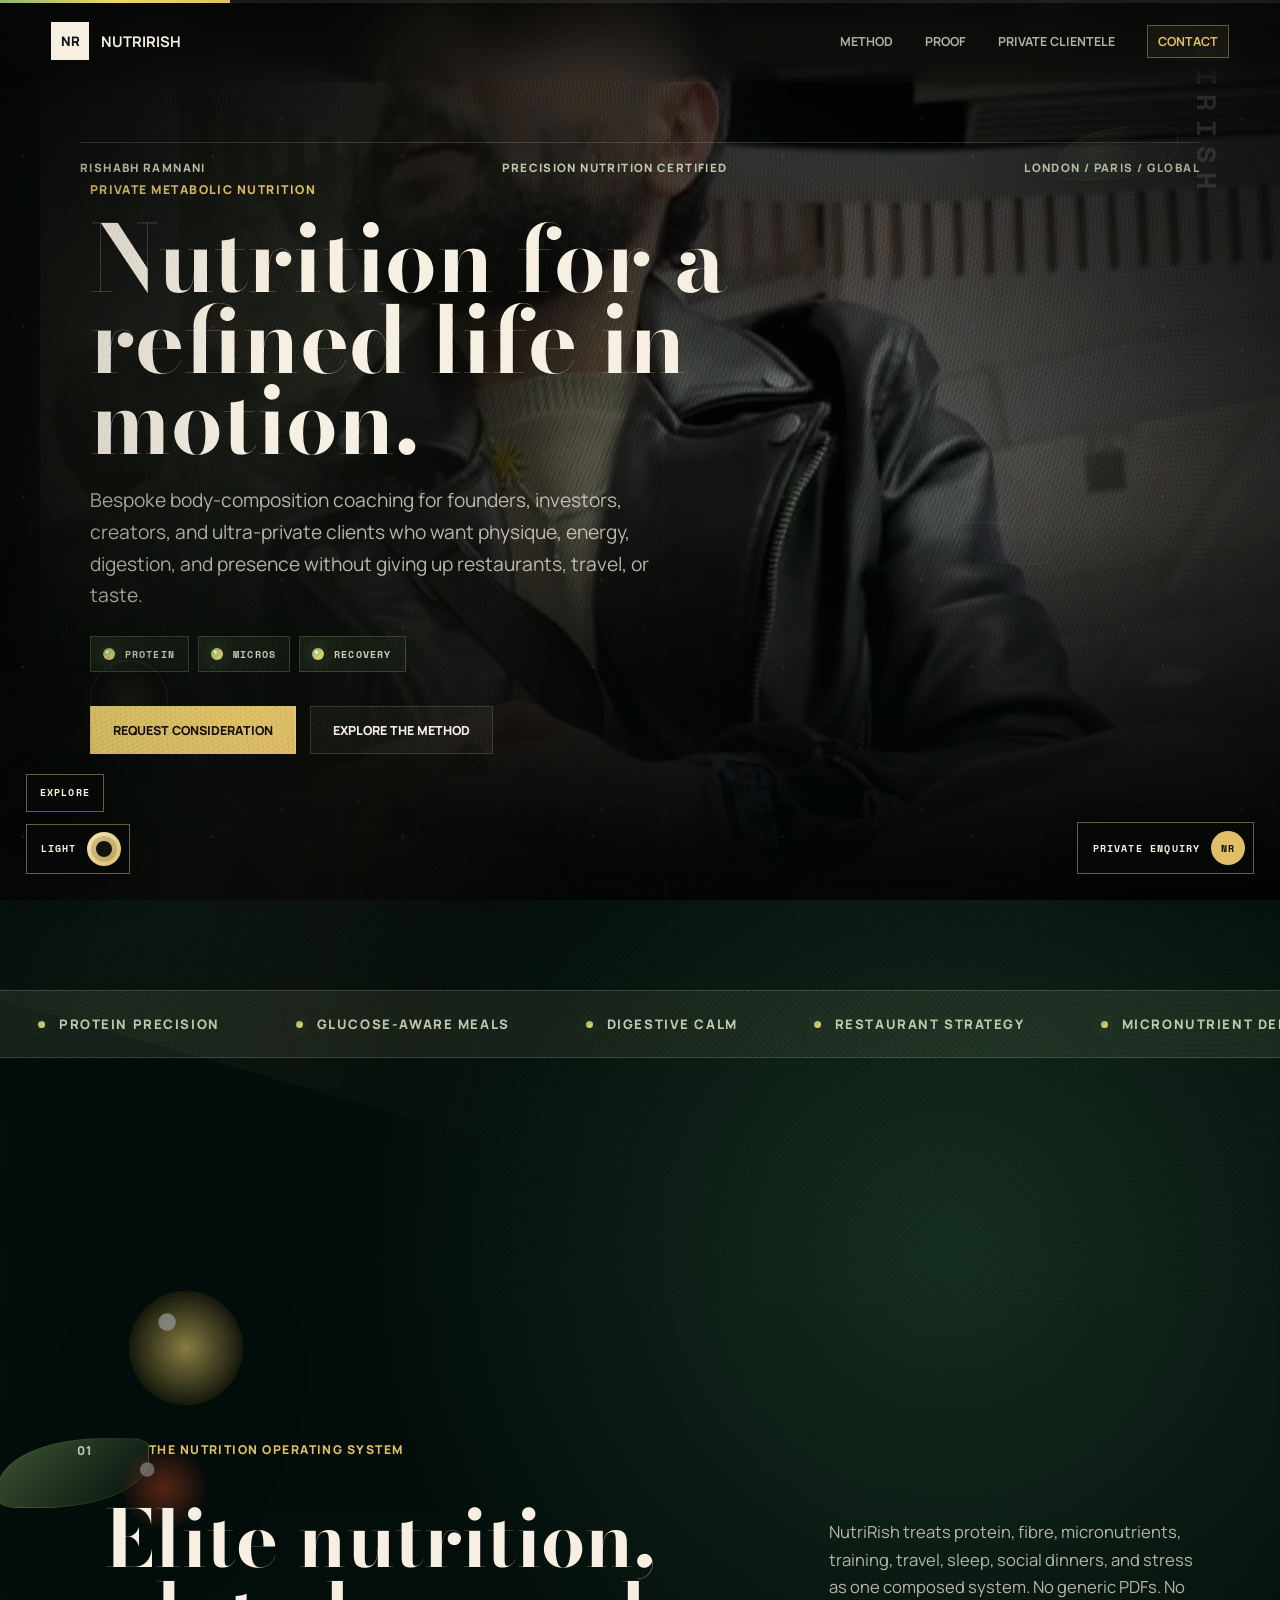
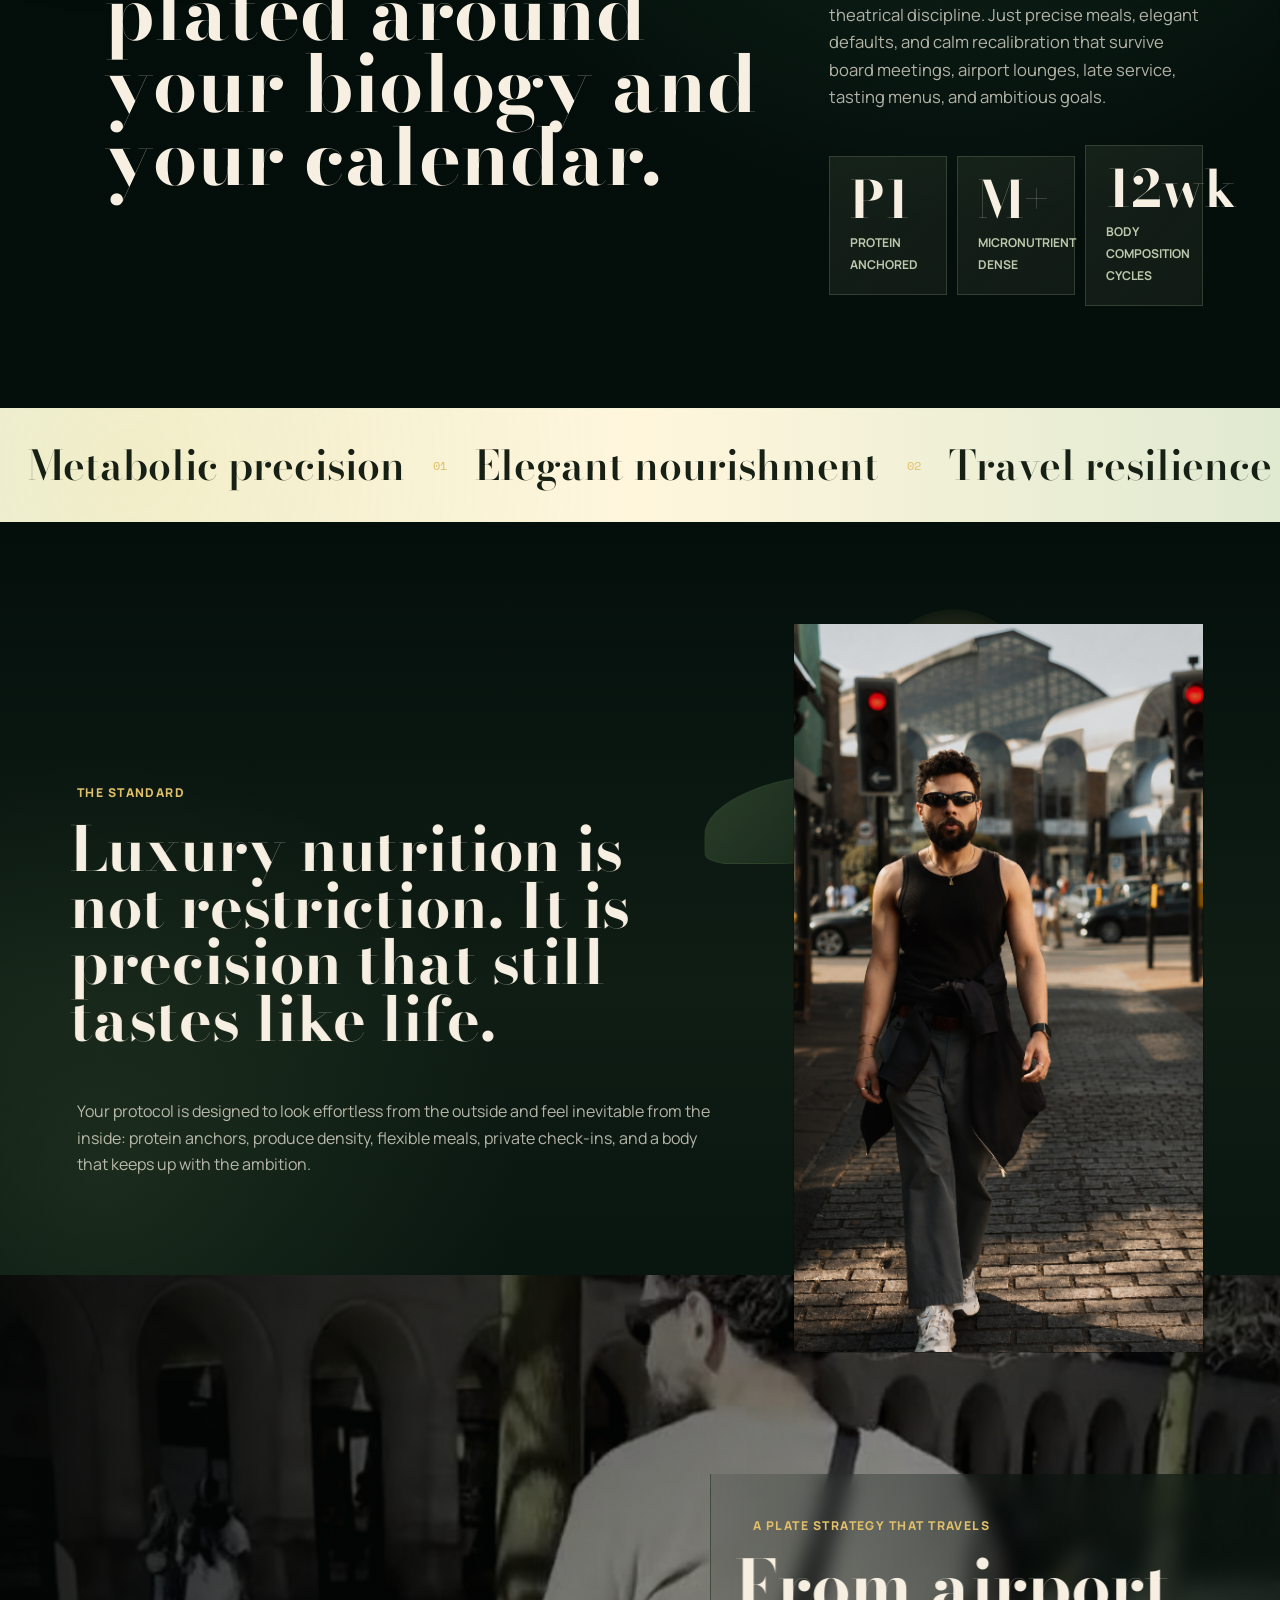
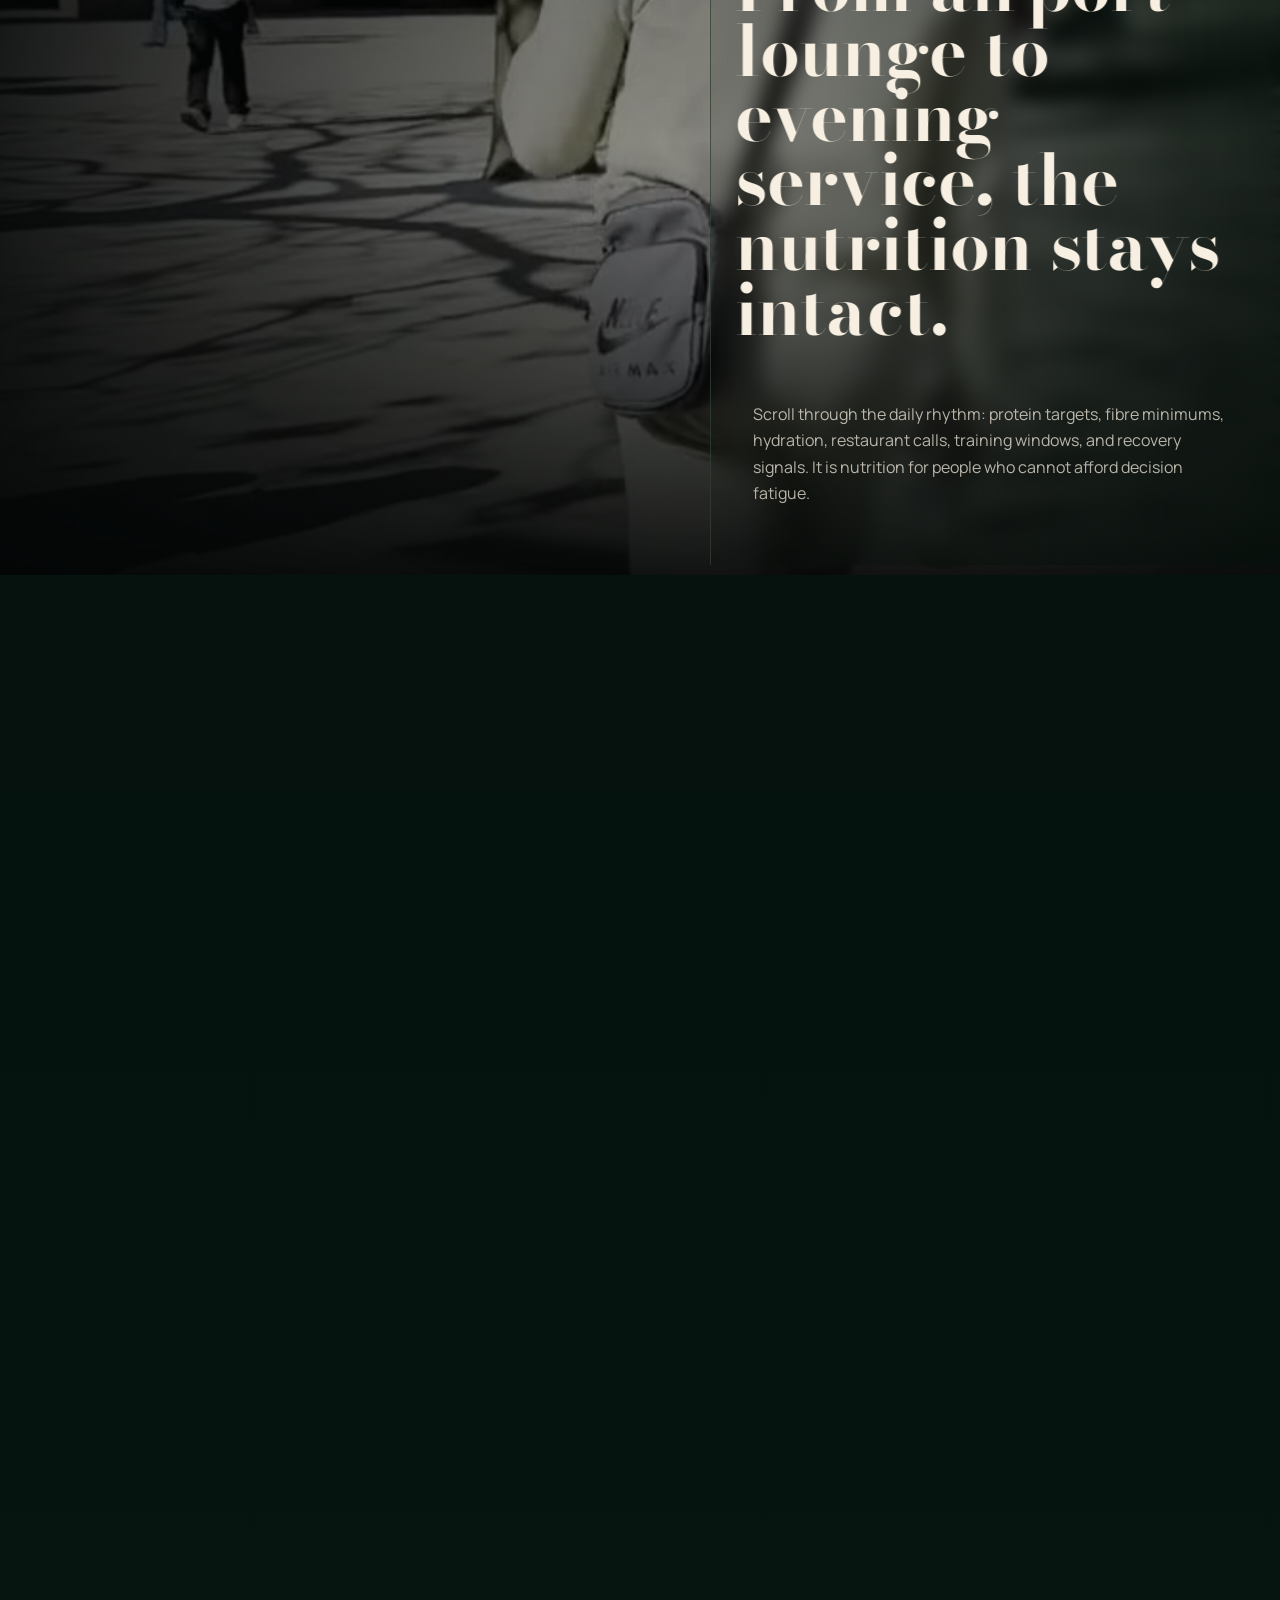
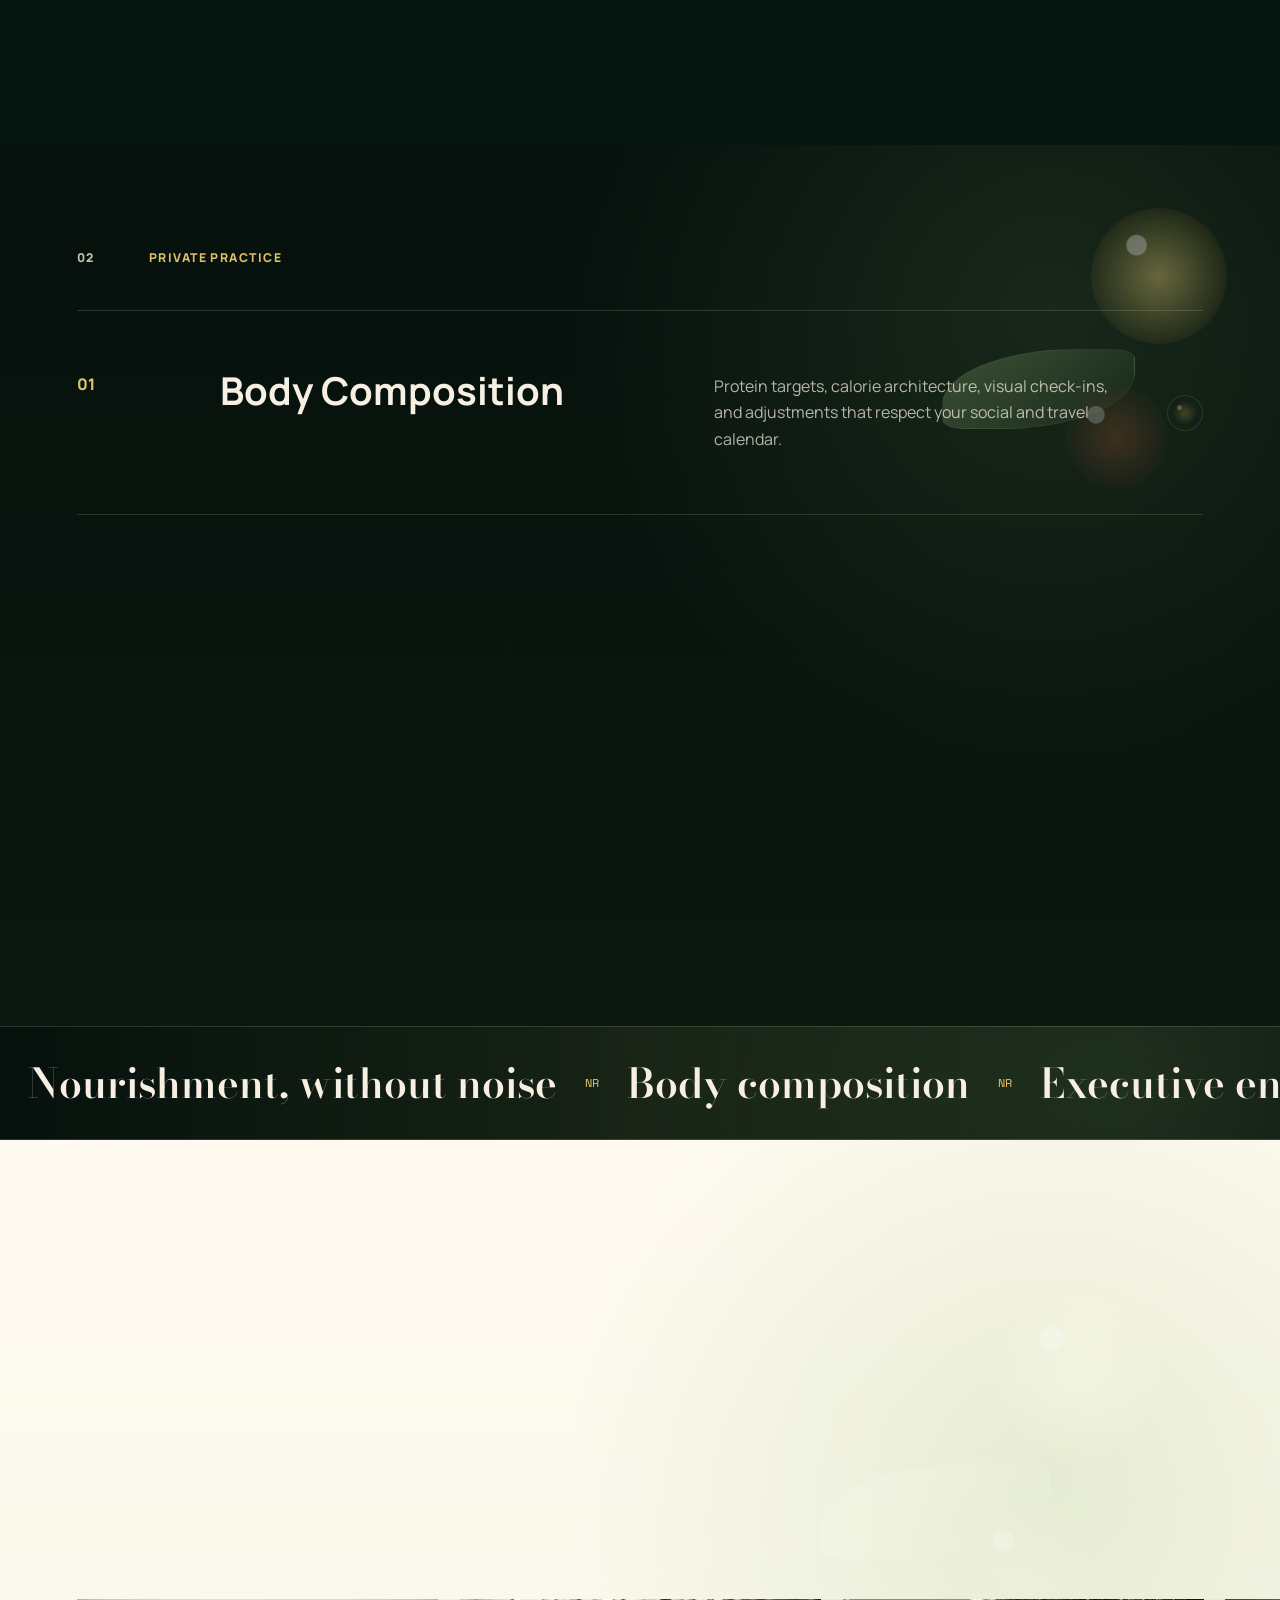
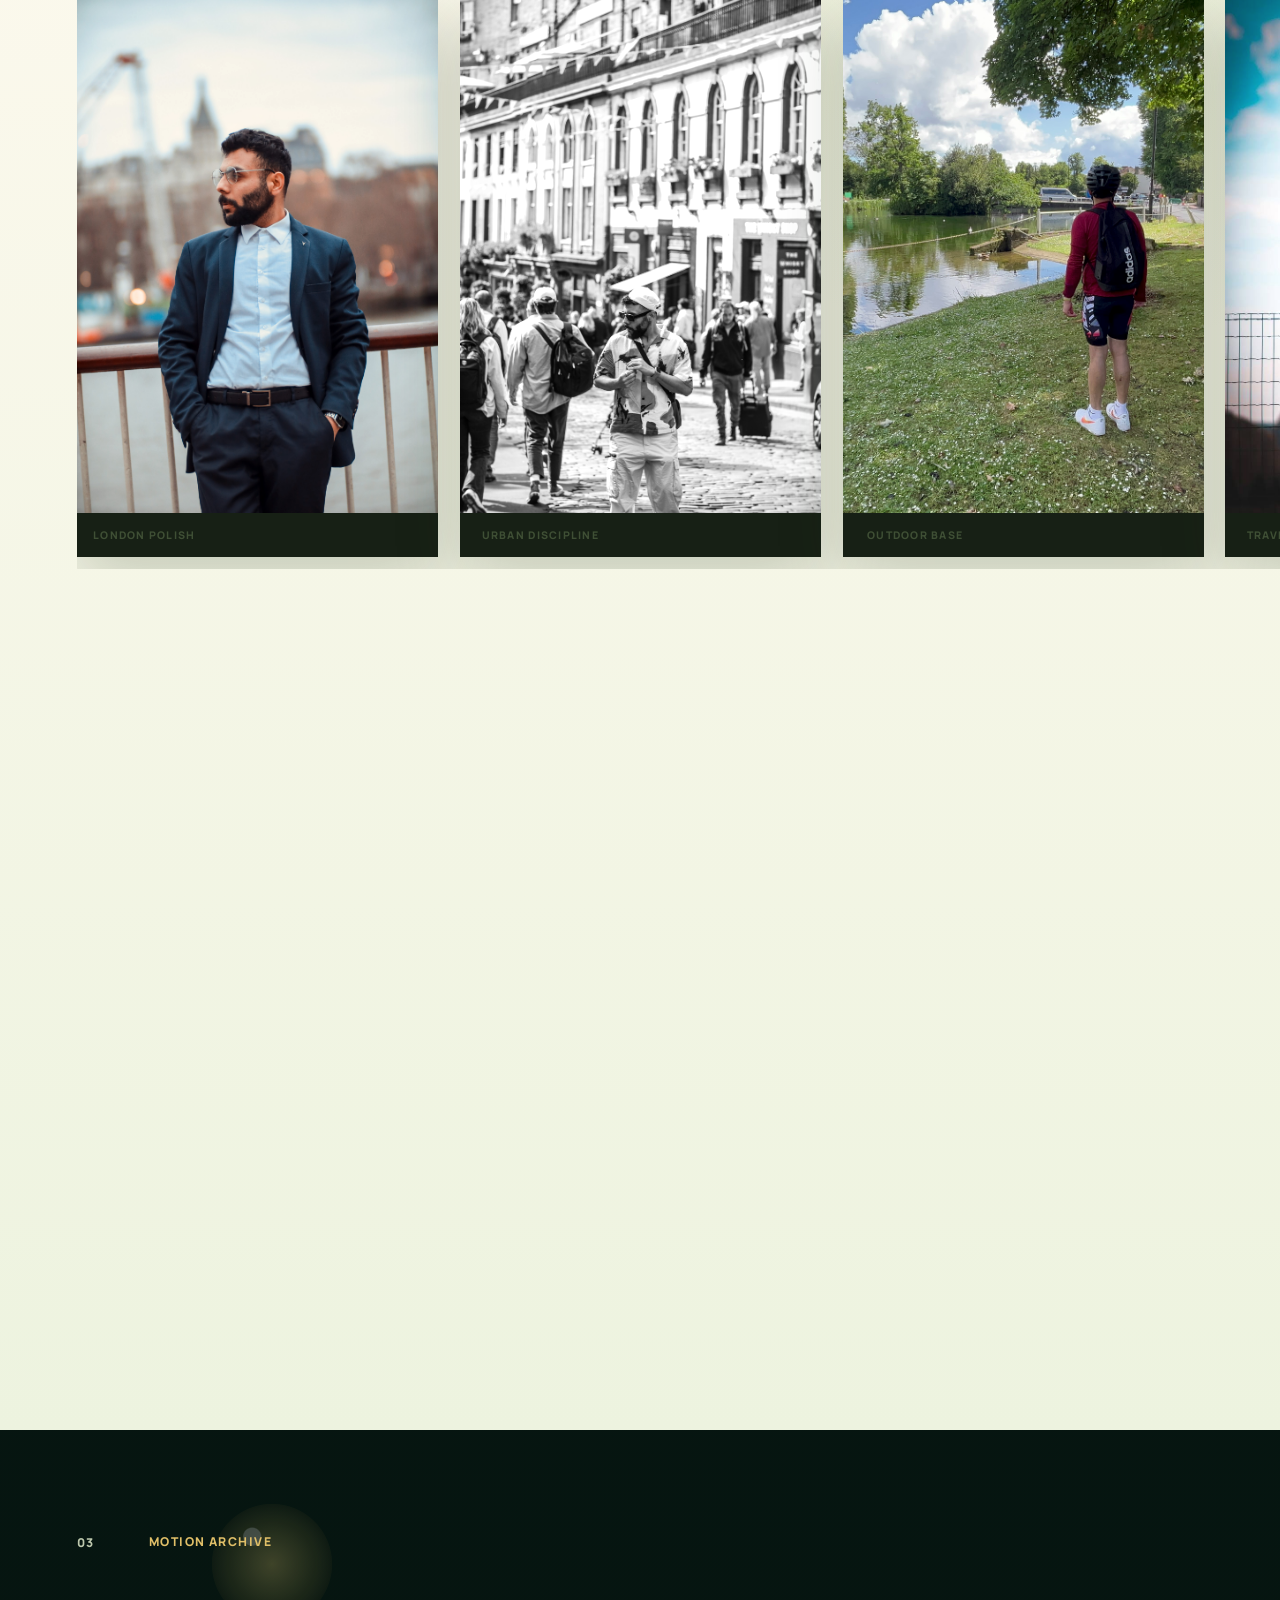
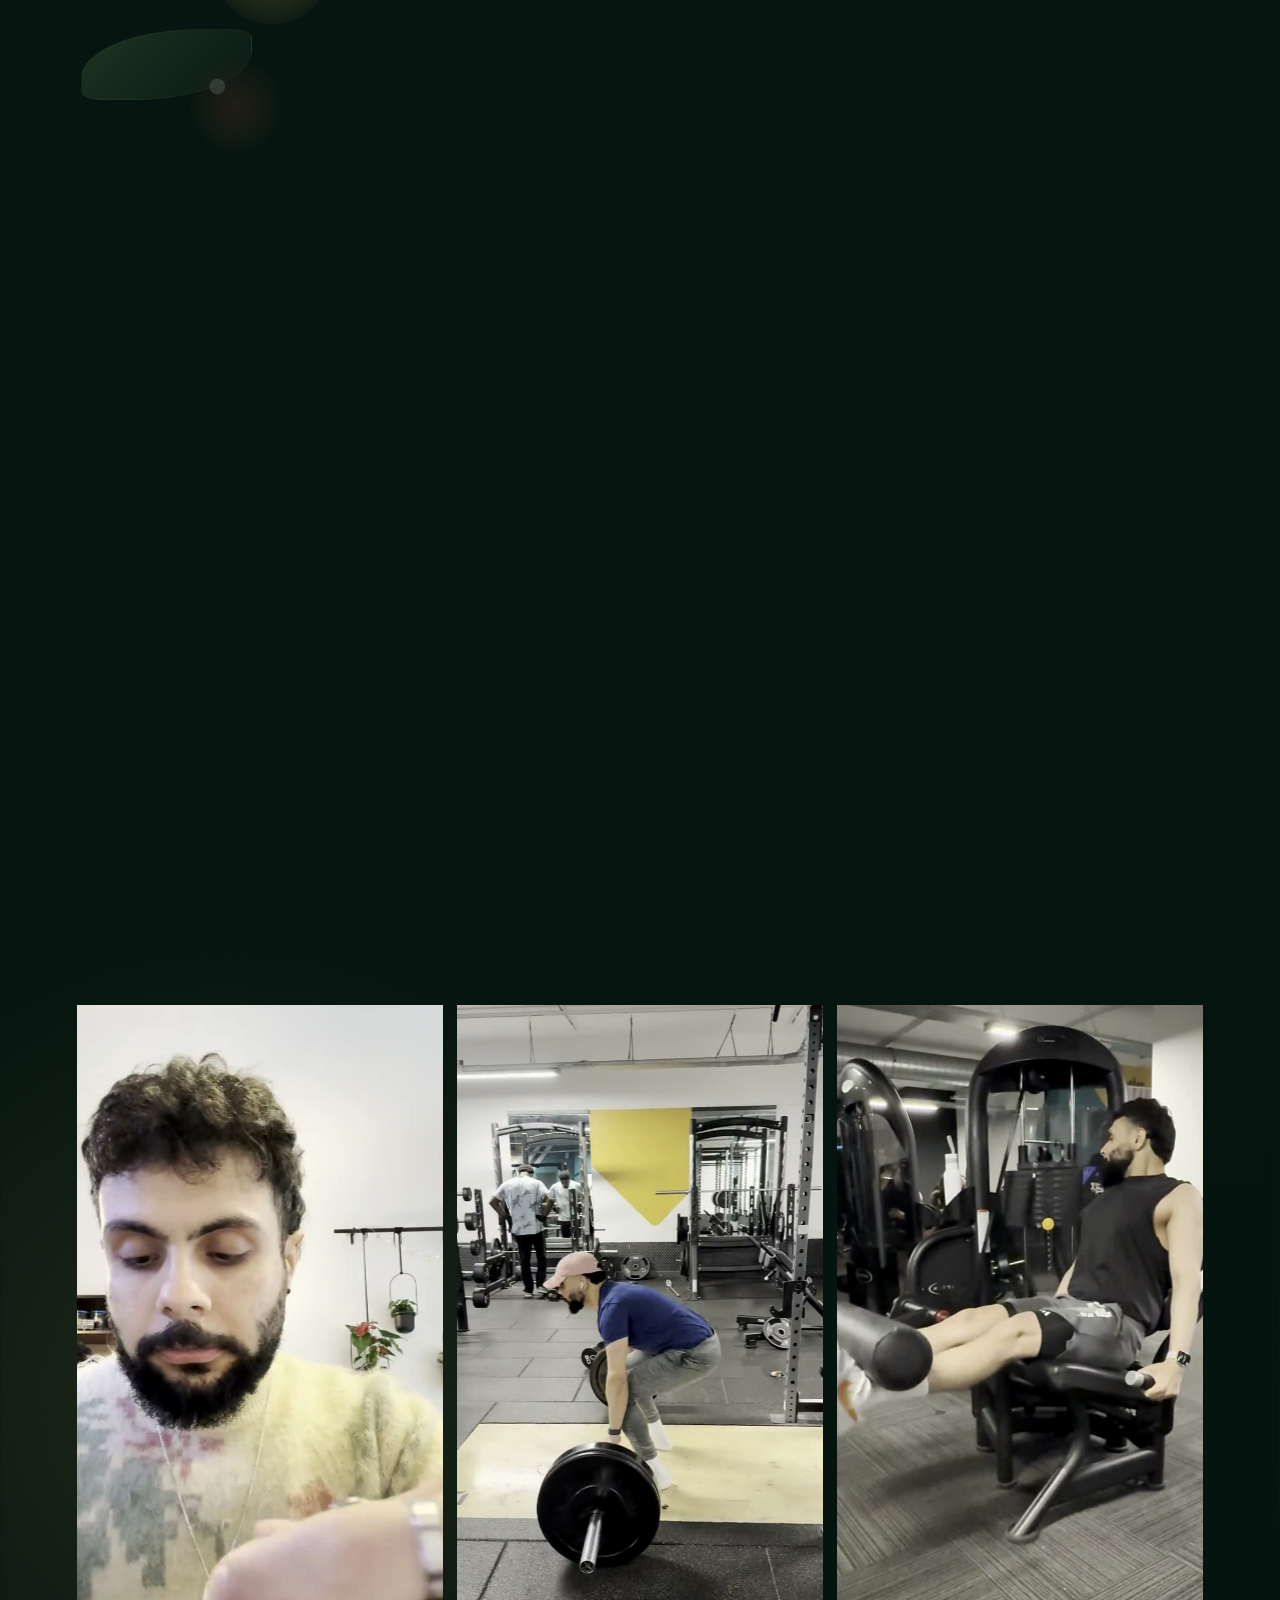
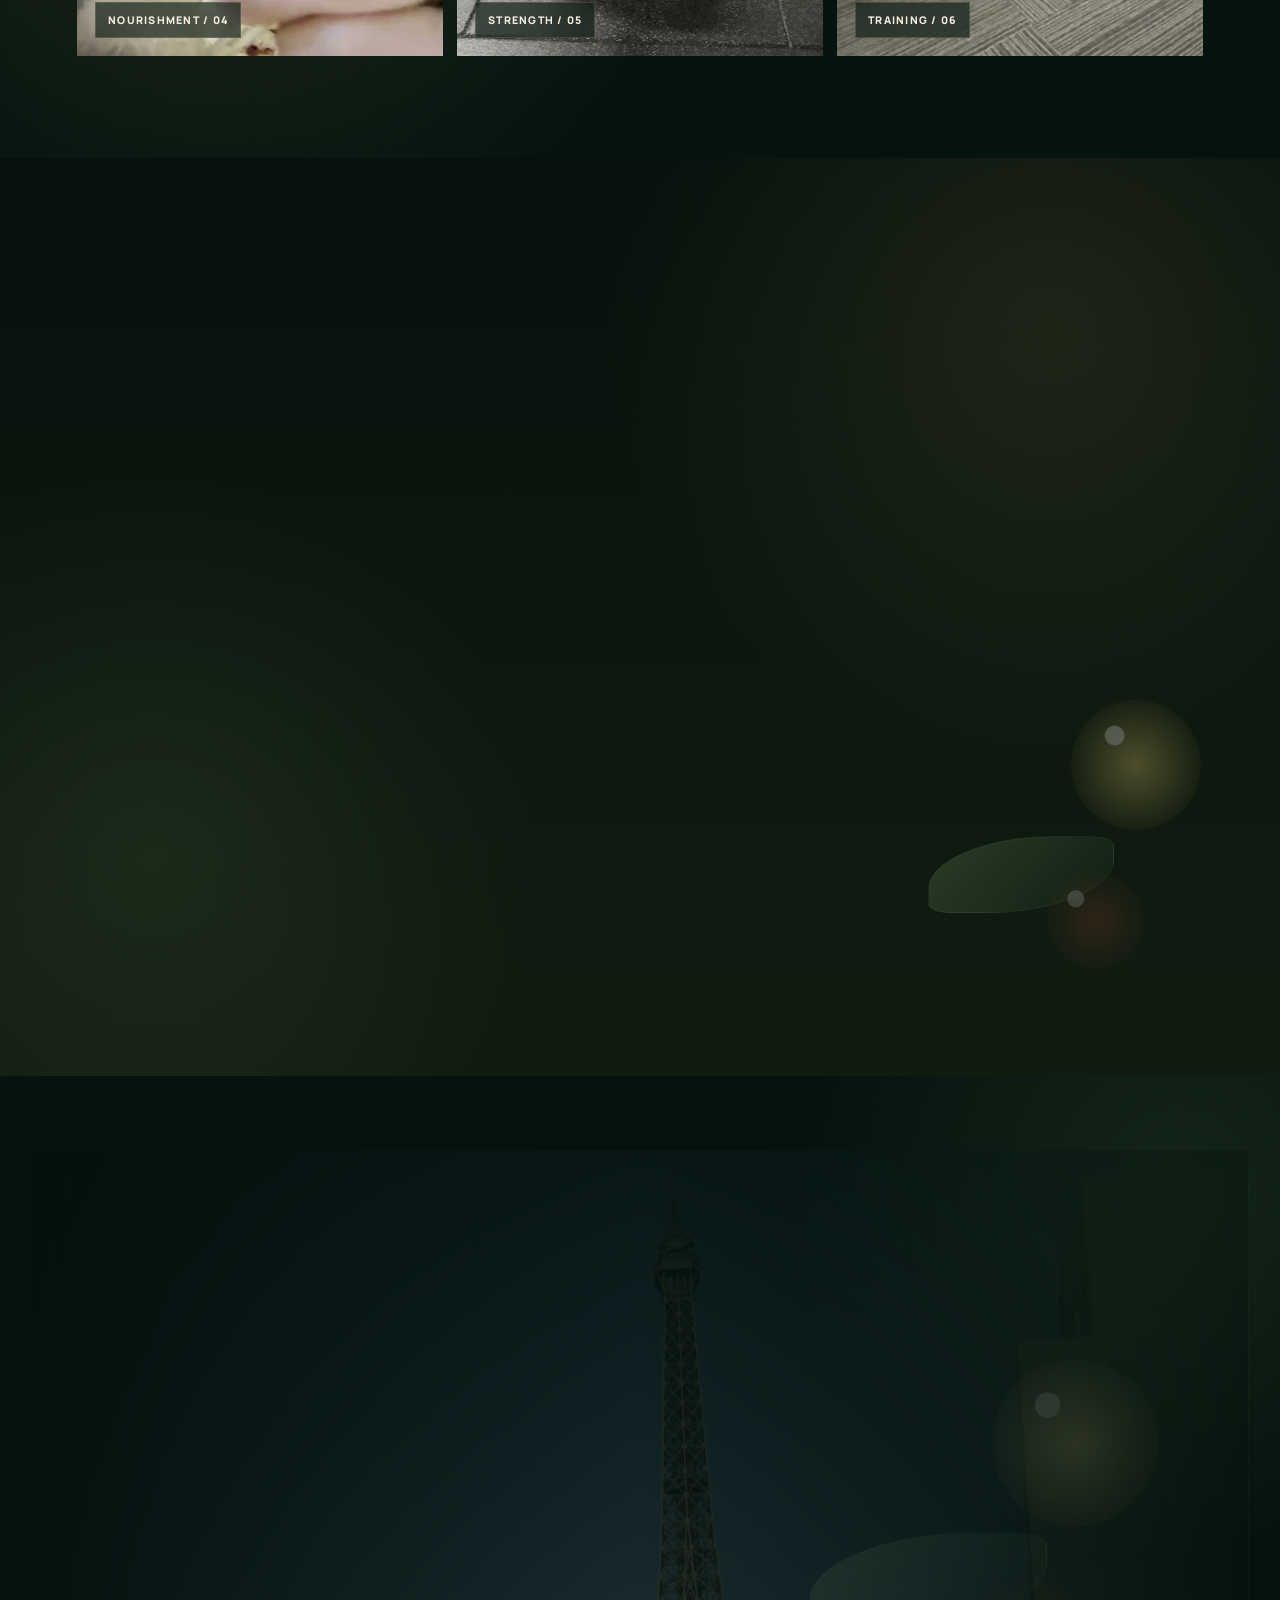
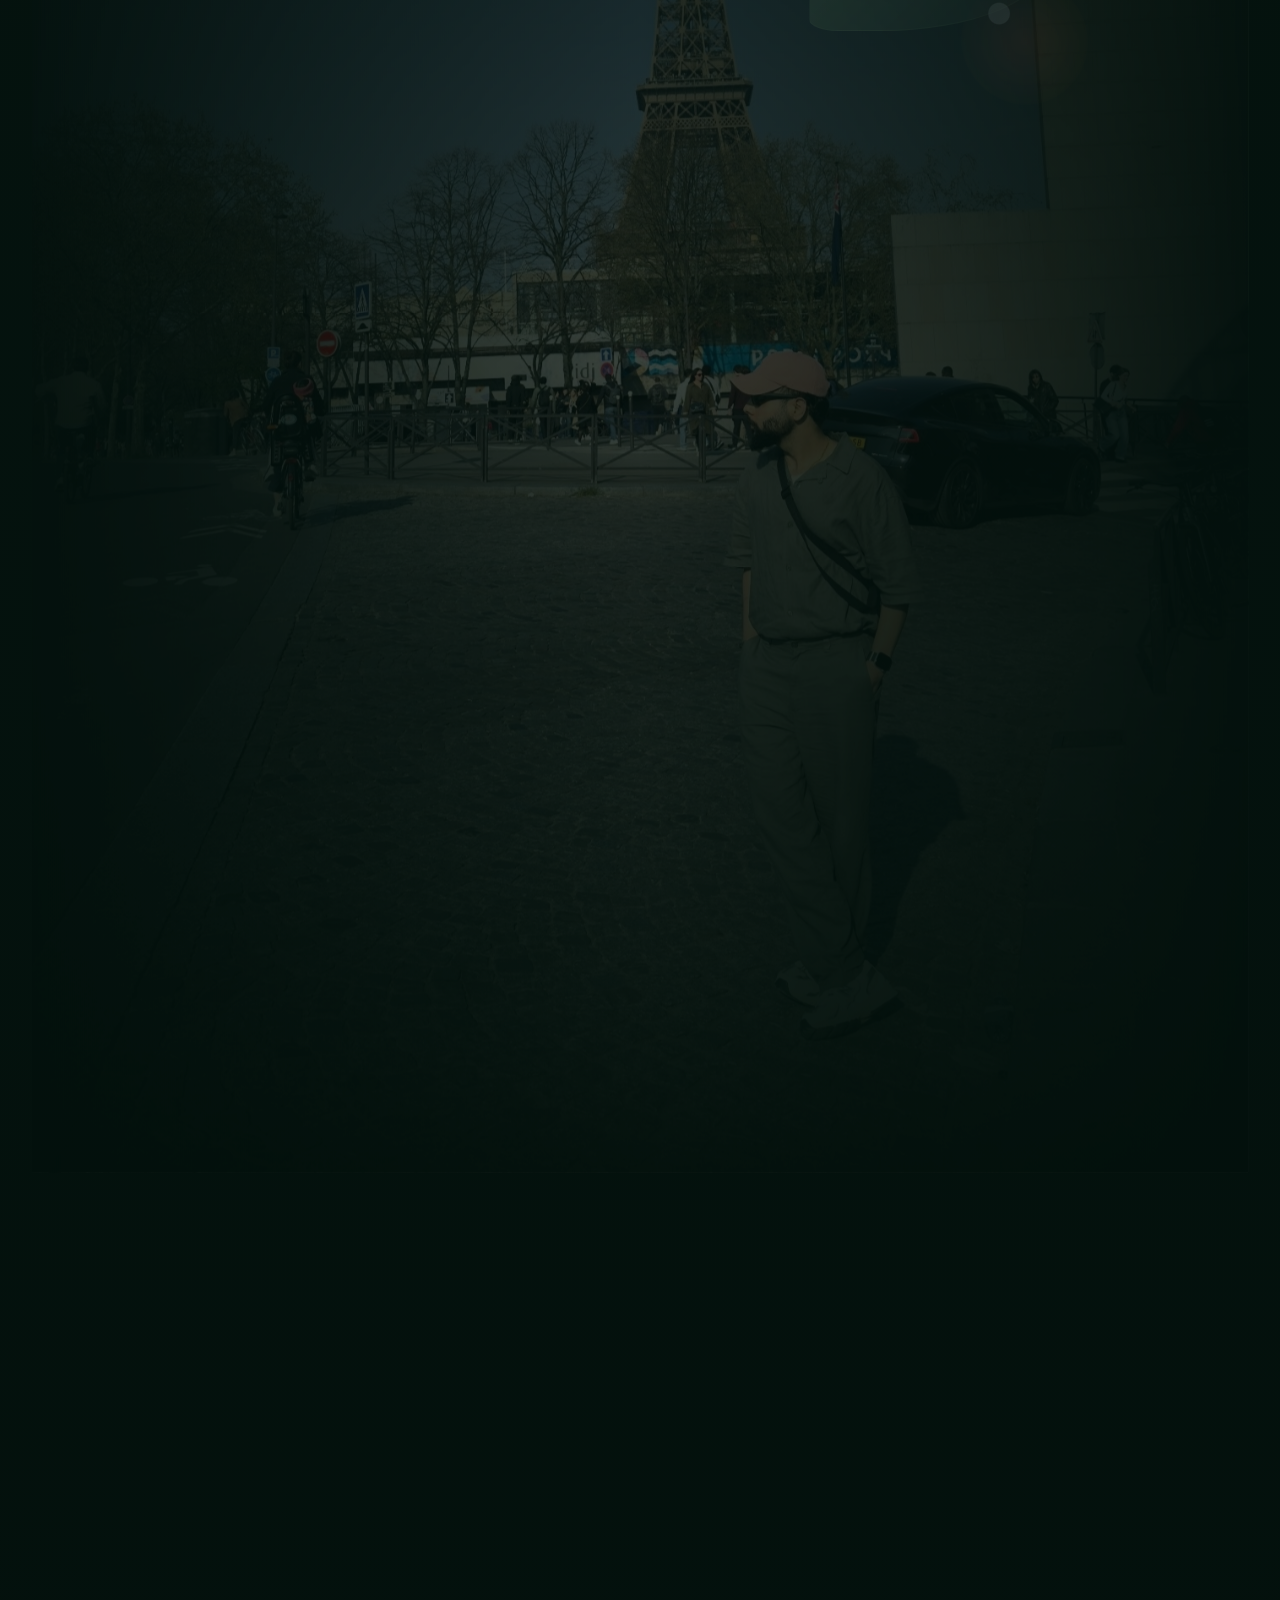
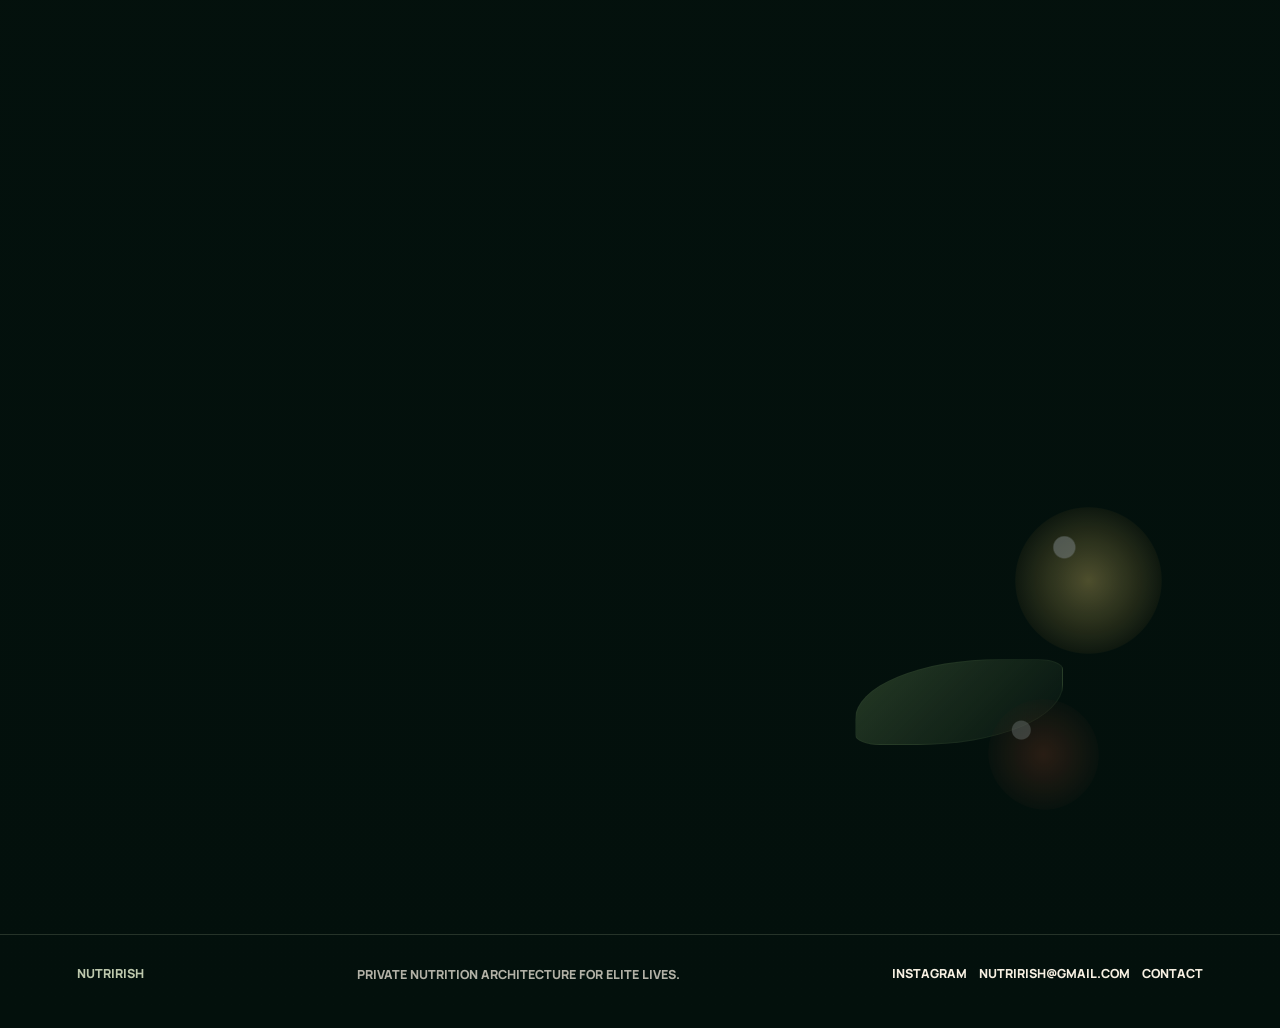
==== commit 881ee381: "Fix gallery rail and tighten hero spacing" ====
--- a/index.html
+++ b/index.html
@@ -22,7 +22,7 @@
         if (savedVersion === themeVersion && savedTheme === "light") document.documentElement.classList.add("theme-light");
       } catch (error) {}
     </script>
-    <link rel="stylesheet" href="./styles.css?v=20260603-12" />
+    <link rel="stylesheet" href="./styles.css?v=20260604-01" />
   </head>
   <body>
     <div class="preloader" data-preloader aria-live="polite" aria-label="Loading NutriRish experience">
@@ -367,6 +367,6 @@
       </div>
     </footer>
 
-    <script src="./app.js?v=20260603-12"></script>
+    <script src="./app.js?v=20260604-01"></script>
   </body>
 </html>
--- a/styles.css
+++ b/styles.css
@@ -982,7 +982,7 @@
 }
 
 .hero-cinema {
-  min-height: 150vh;
+  min-height: 110vh;
 }
 
 .second-cinema {
@@ -1059,7 +1059,7 @@
   z-index: 3;
   width: min(760px, calc(100% - 36px));
   margin: -80vh 0 0 clamp(18px, 7vw, 96px);
-  padding-bottom: 72vh;
+  padding-bottom: 12vh;
 }
 
 .eyebrow,
@@ -1683,21 +1683,34 @@
 
 .portrait-lock {
   display: grid;
-  grid-template-columns: minmax(280px, 0.78fr) minmax(300px, 0.72fr);
-  gap: clamp(32px, 7vw, 120px);
+  grid-template-columns: minmax(0, 0.92fr) minmax(320px, 0.42fr);
+  gap: clamp(28px, 5vw, 78px);
   align-items: center;
   background:
     radial-gradient(circle at 8% 70%, rgba(143, 184, 110, 0.12), transparent 26rem),
     linear-gradient(180deg, transparent, rgba(143, 184, 110, 0.08), transparent);
 }
 
+.lock-copy {
+  position: relative;
+  z-index: 2;
+  min-width: 0;
+}
+
+.lock-copy h2 {
+  max-width: min(700px, 48vw);
+  font-size: clamp(2.9rem, 4.8vw, 5.7rem);
+}
+
 .lock-copy p:last-child {
   max-width: 640px;
 }
 
 .lock-frame {
+  position: relative;
+  z-index: 1;
   justify-self: end;
-  width: min(470px, 100%);
+  width: min(440px, 32vw);
   box-shadow: var(--shadow);
   overflow: hidden;
 }
@@ -1800,7 +1813,7 @@
 .horizontal-gallery {
   position: relative;
   overflow: hidden;
-  min-height: auto;
+  min-height: 210vh;
   background:
     radial-gradient(circle at 82% 18%, rgba(143, 184, 110, 0.2), transparent 30rem),
     linear-gradient(180deg, #fffaf0, #edf3df);
@@ -1808,10 +1821,11 @@
 }
 
 .gallery-sticky {
-  position: relative;
+  position: sticky;
+  top: 0;
   overflow: hidden;
-  min-height: auto;
-  padding: clamp(56px, 6vw, 84px) 0 clamp(44px, 5vw, 72px) clamp(18px, 6vw, 82px);
+  min-height: 100vh;
+  padding: clamp(52px, 5vw, 72px) 0 clamp(34px, 4vw, 56px) clamp(18px, 6vw, 82px);
 }
 
 .gallery-copy {
@@ -1837,15 +1851,17 @@
 
 .gallery-track {
   display: flex;
+  --gallery-gap: 22px;
+  --gallery-right-pad: clamp(18px, 6vw, 82px);
   gap: 22px;
   margin-top: clamp(22px, 3vw, 40px);
   overflow-x: auto;
   overflow-y: hidden;
-  padding: 0 clamp(18px, 6vw, 82px) 12px 0;
+  padding: 0 var(--gallery-right-pad) 12px 0;
   scroll-snap-type: x mandatory;
   scrollbar-width: none;
-  transform: none !important;
-  will-change: scroll-position;
+  transform: translate3d(var(--gallery-x, 0px), 0, 0);
+  will-change: transform, scroll-position;
 }
 
 .gallery-track::-webkit-scrollbar {
@@ -1853,15 +1869,15 @@
 }
 
 .gallery-track figure {
-  flex: 0 0 min(40vw, 360px);
-  height: min(62vh, 660px);
+  flex: 0 0 calc((100vw - clamp(18px, 6vw, 82px) - var(--gallery-right-pad) - (var(--gallery-gap) * 2)) / 3);
+  height: min(62vh, 620px);
   margin: 0;
   overflow: hidden;
   background: #172015;
   box-shadow: 0 24px 60px rgba(31, 50, 25, 0.22);
   scroll-snap-align: start;
-  opacity: var(--gallery-card-opacity, 0.92);
-  transform: translate3d(0, var(--card-y, 0px), 0) rotate(var(--gallery-tilt, 0deg)) scale(var(--gallery-card-scale, 1));
+  opacity: var(--gallery-card-opacity, 1);
+  transform: translate3d(0, var(--card-y, 0px), 0) scale(var(--gallery-card-scale, 1));
   transform-origin: 50% 70%;
   will-change: transform, opacity;
 }
@@ -1874,7 +1890,7 @@
 .gallery-track img {
   width: 100%;
   height: calc(100% - 44px);
-  object-fit: contain;
+  object-fit: cover;
   background:
     radial-gradient(circle at 50% 42%, rgba(143, 184, 110, 0.08), transparent 60%),
     #f3eddc;
@@ -2995,11 +3011,11 @@
   }
 
   .scroll-cinema {
-    min-height: 210svh;
+    min-height: 145svh;
   }
 
   .hero-cinema {
-    min-height: 165svh;
+    min-height: 112svh;
   }
 
   .second-cinema {
@@ -3034,6 +3050,15 @@
     grid-template-columns: 1fr;
   }
 
+  .lock-copy h2 {
+    max-width: 100%;
+  }
+
+  .lock-frame {
+    justify-self: start;
+    width: min(520px, 100%);
+  }
+
   .stats,
   .footer {
     flex-direction: column;
@@ -3276,11 +3301,11 @@
   }
 
   .scroll-cinema {
-    min-height: 150svh;
+    min-height: 118svh;
   }
 
   .hero-cinema {
-    min-height: 125svh;
+    min-height: 106svh;
   }
 
   .second-cinema {
@@ -3289,7 +3314,7 @@
   }
 
   .hero-copy {
-    padding-bottom: 18vh;
+    padding-bottom: 4vh;
   }
 
   .hero-meta {
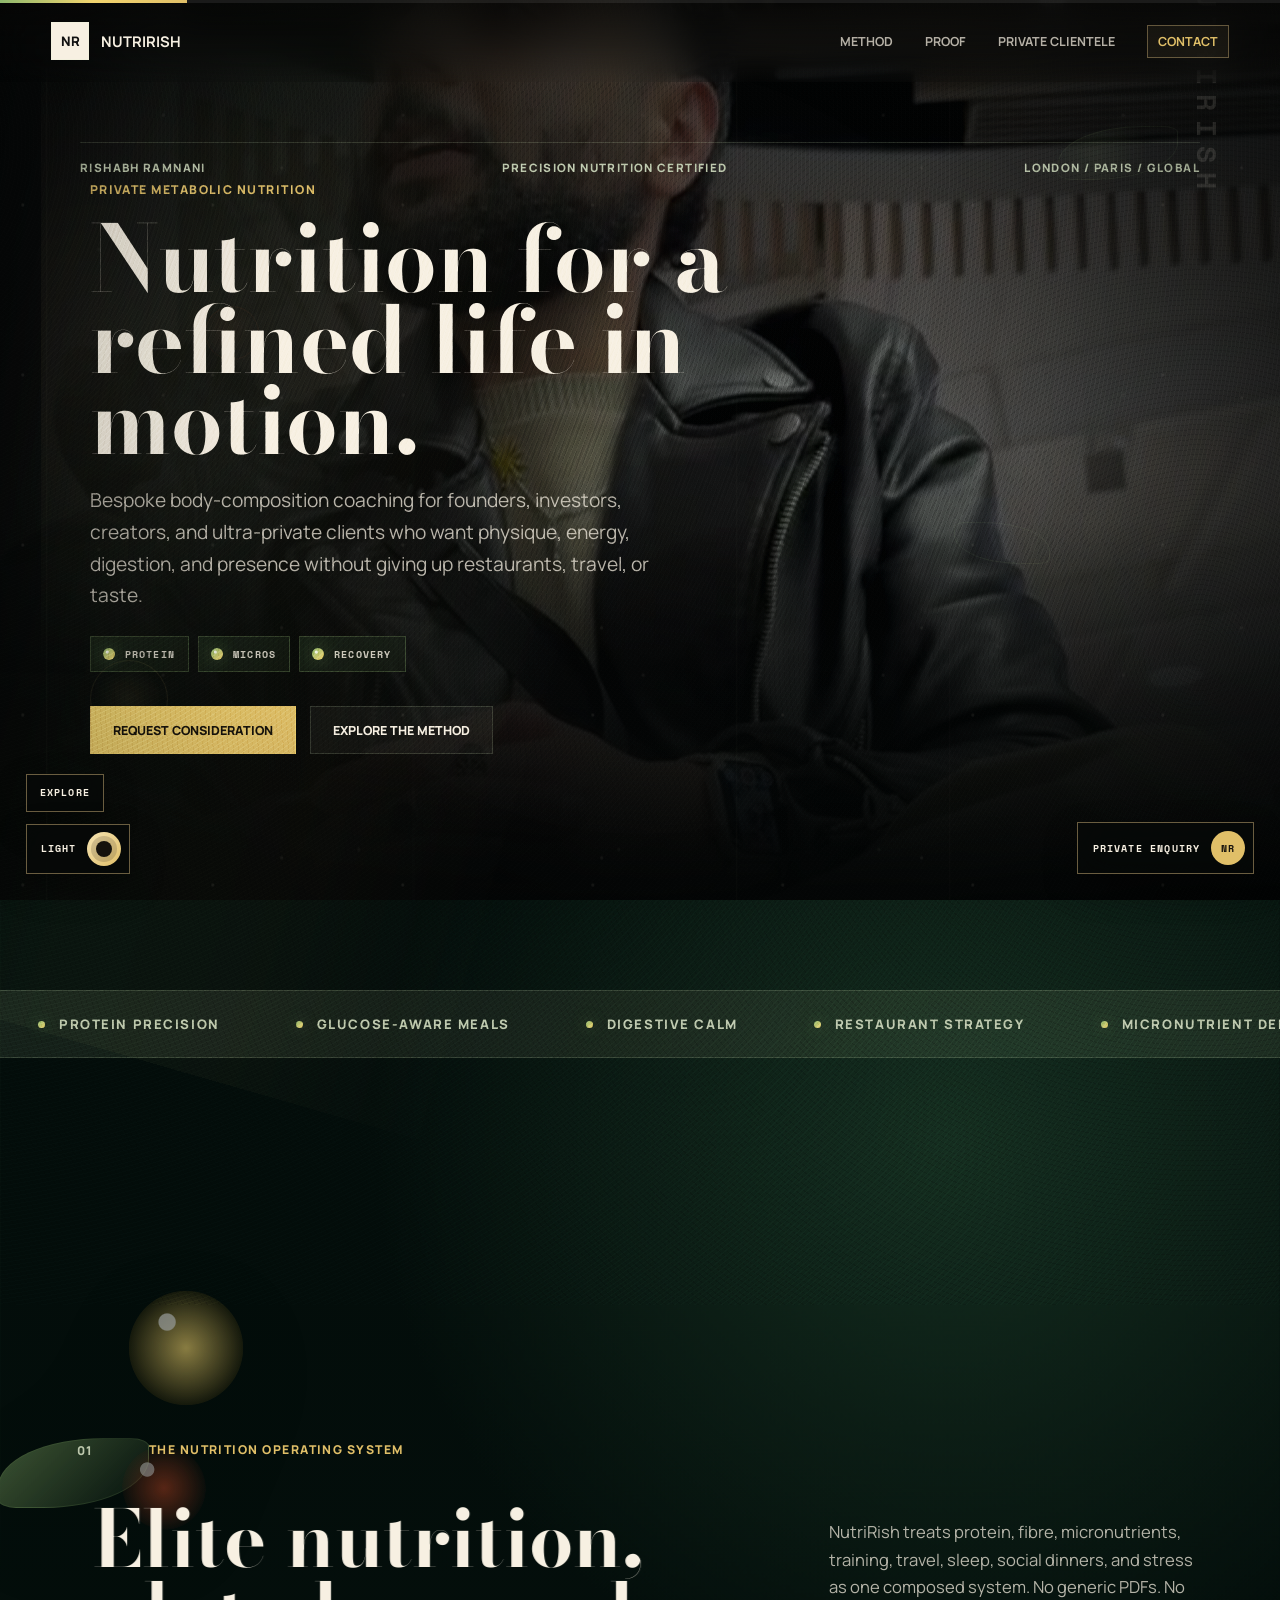
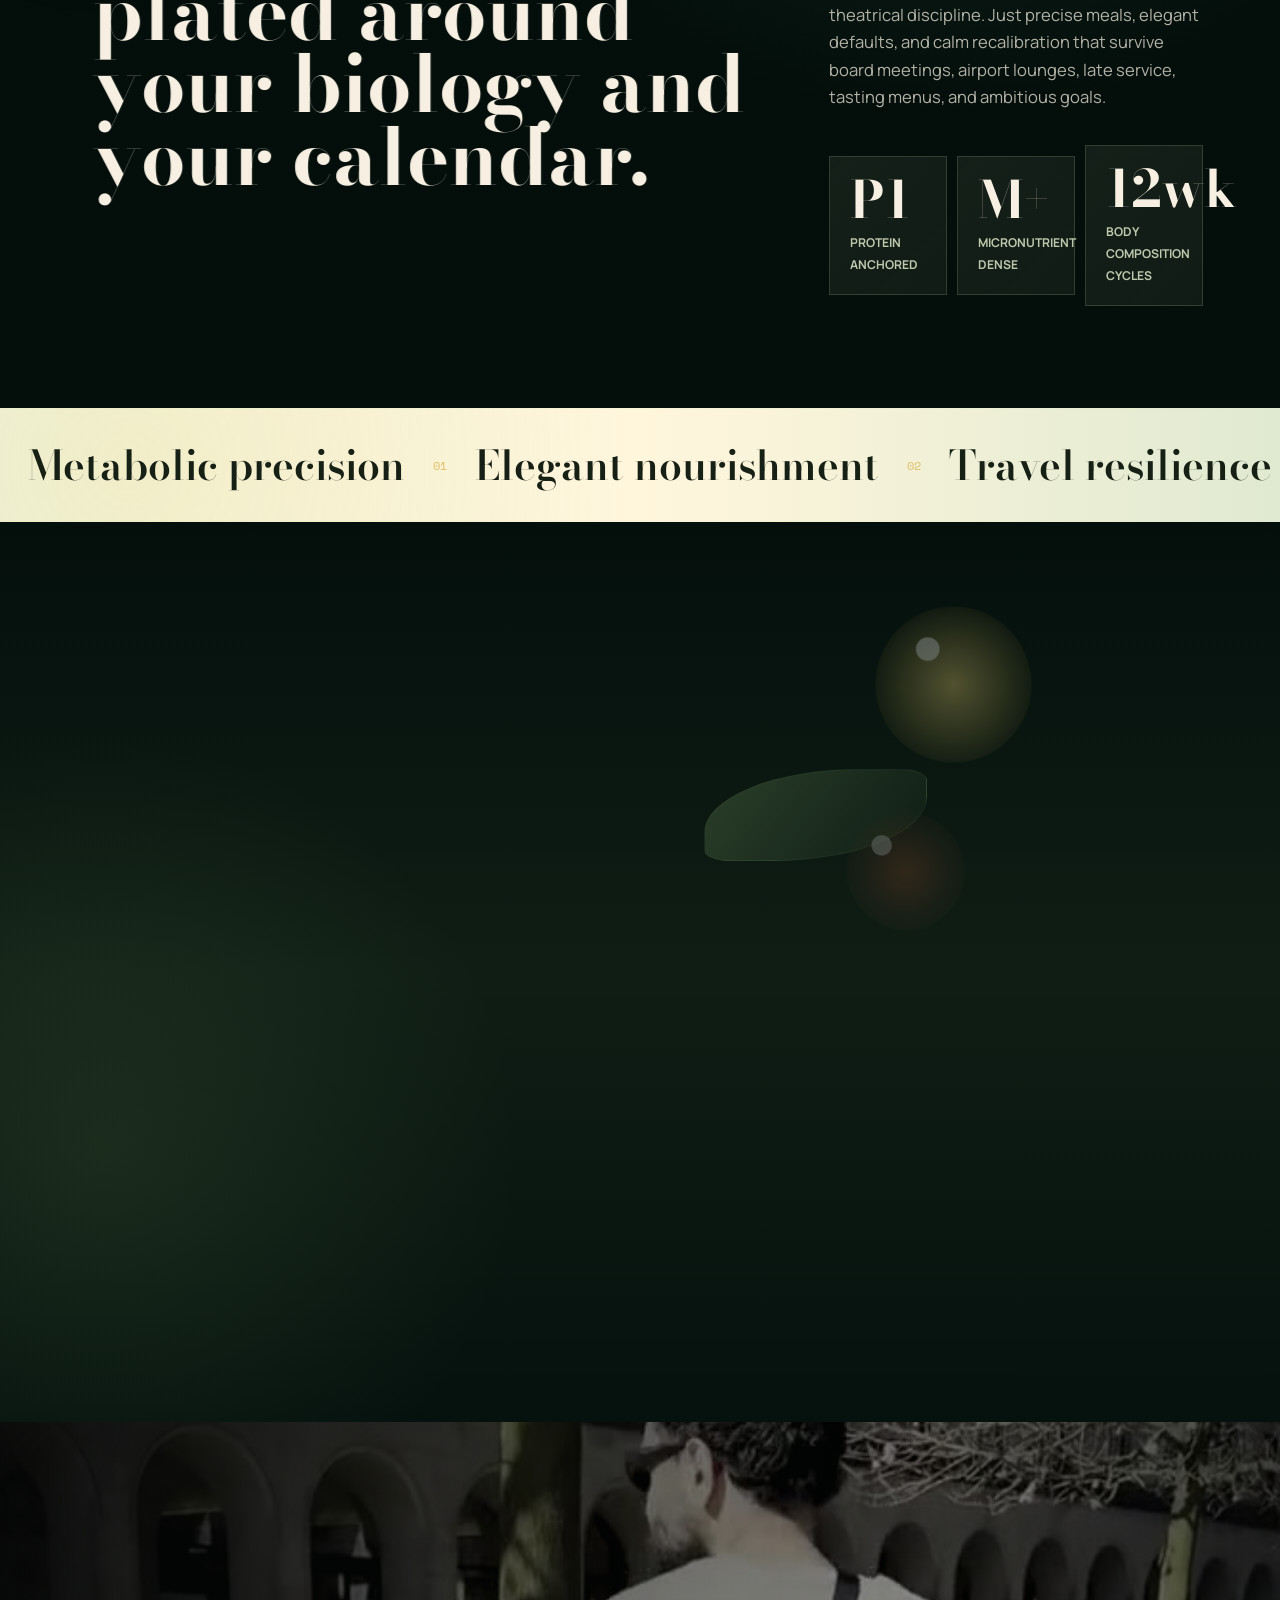
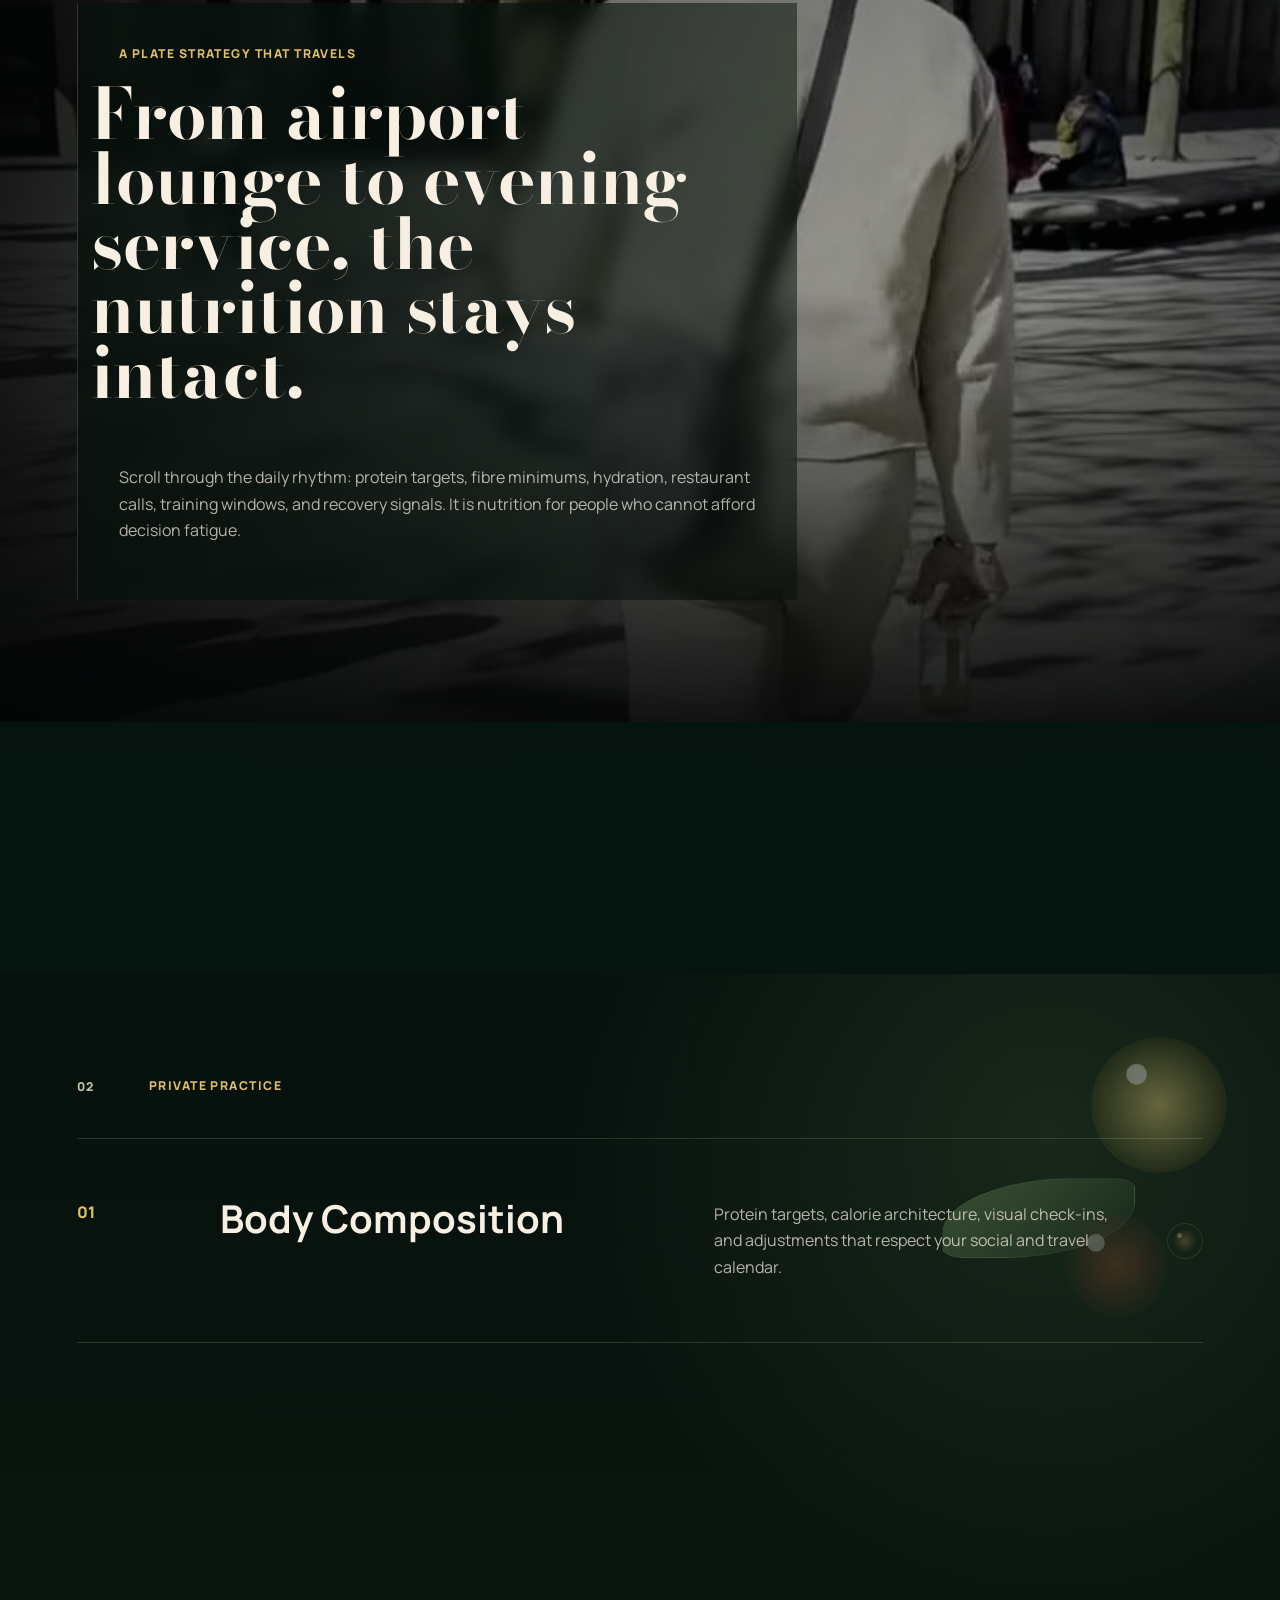
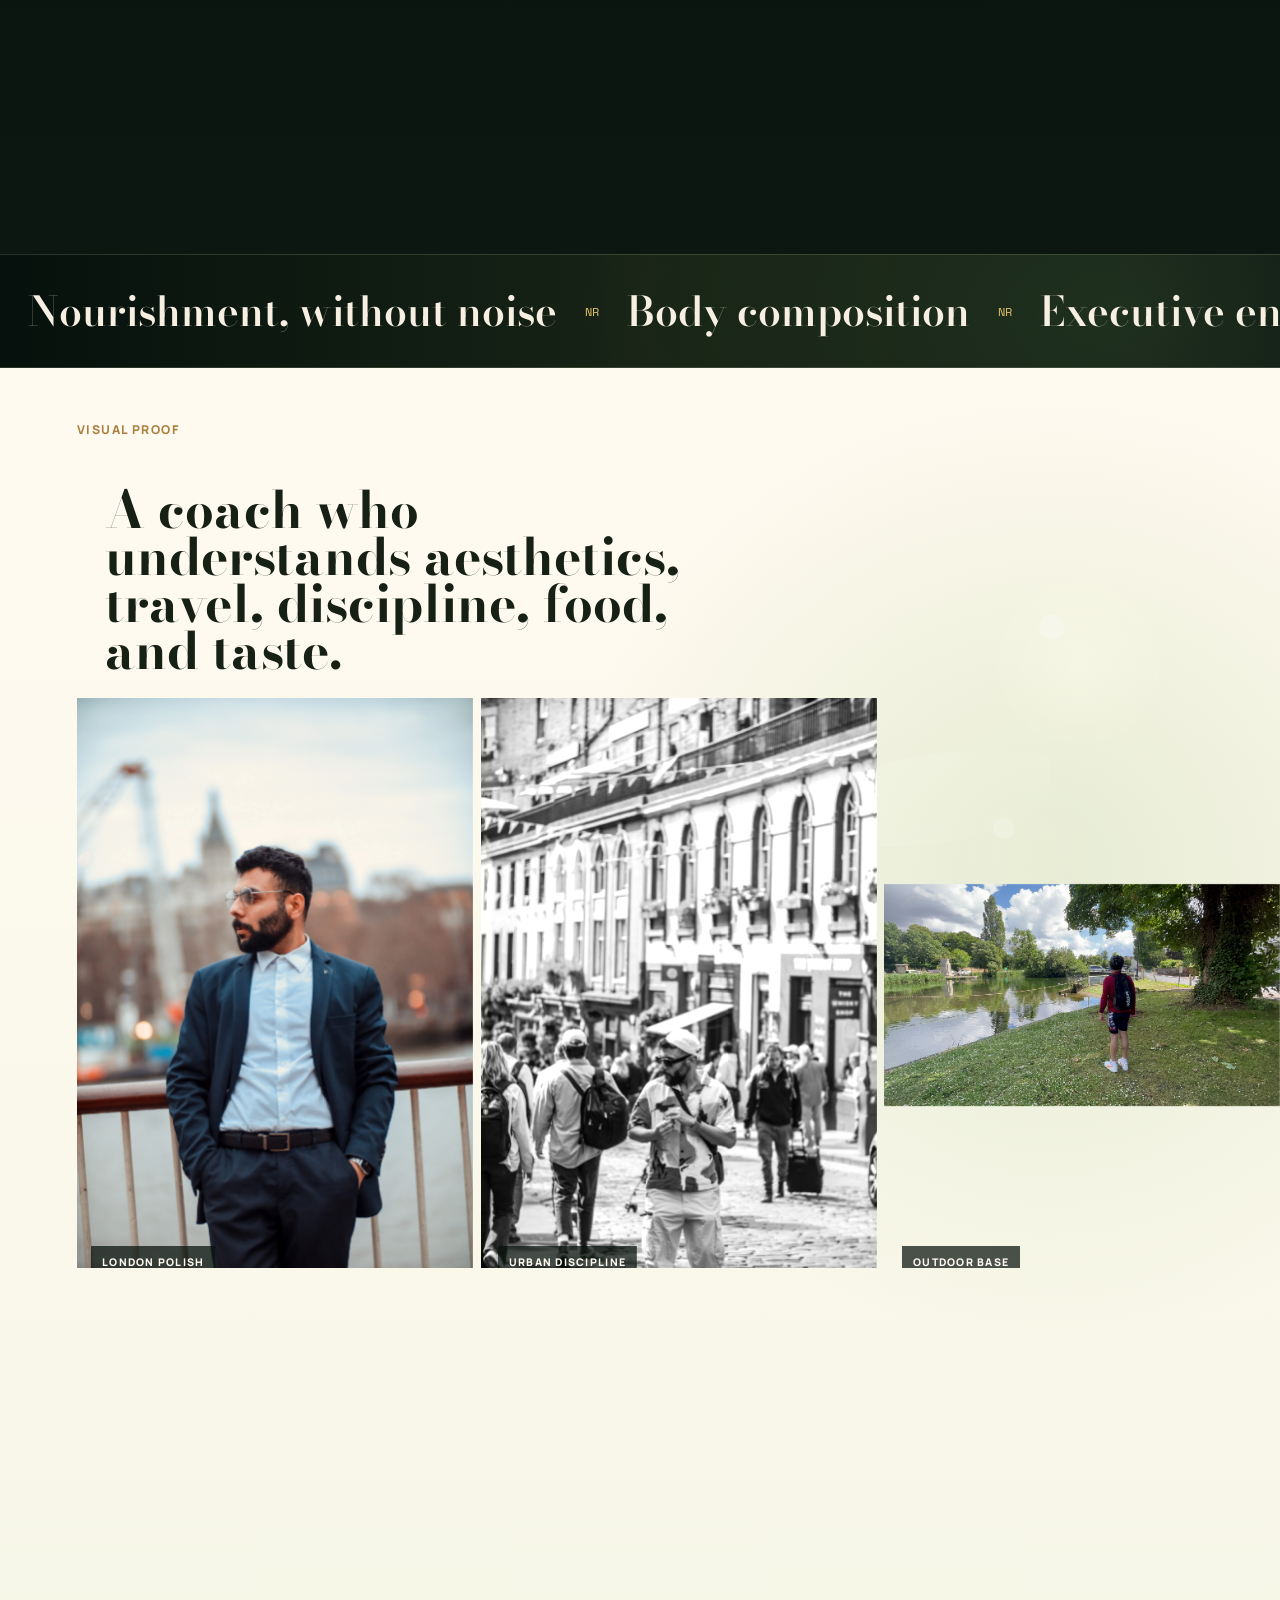
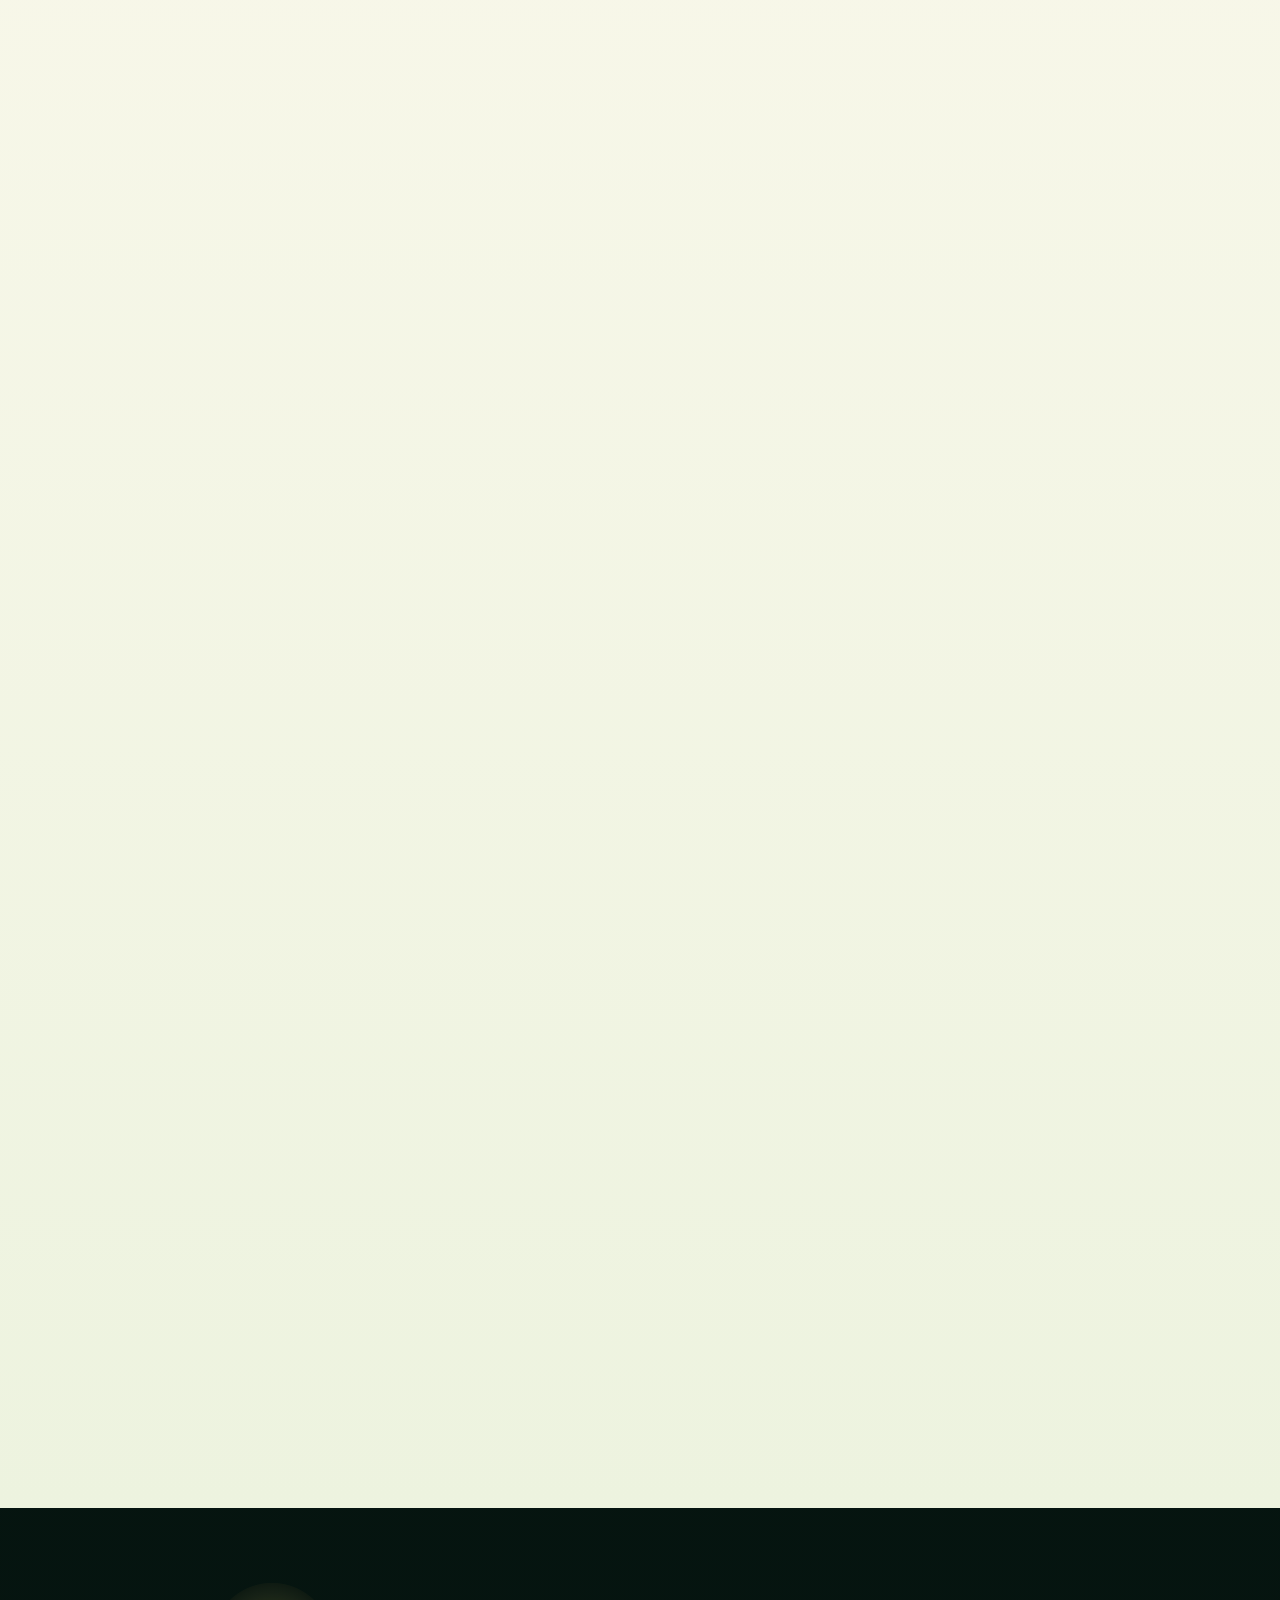
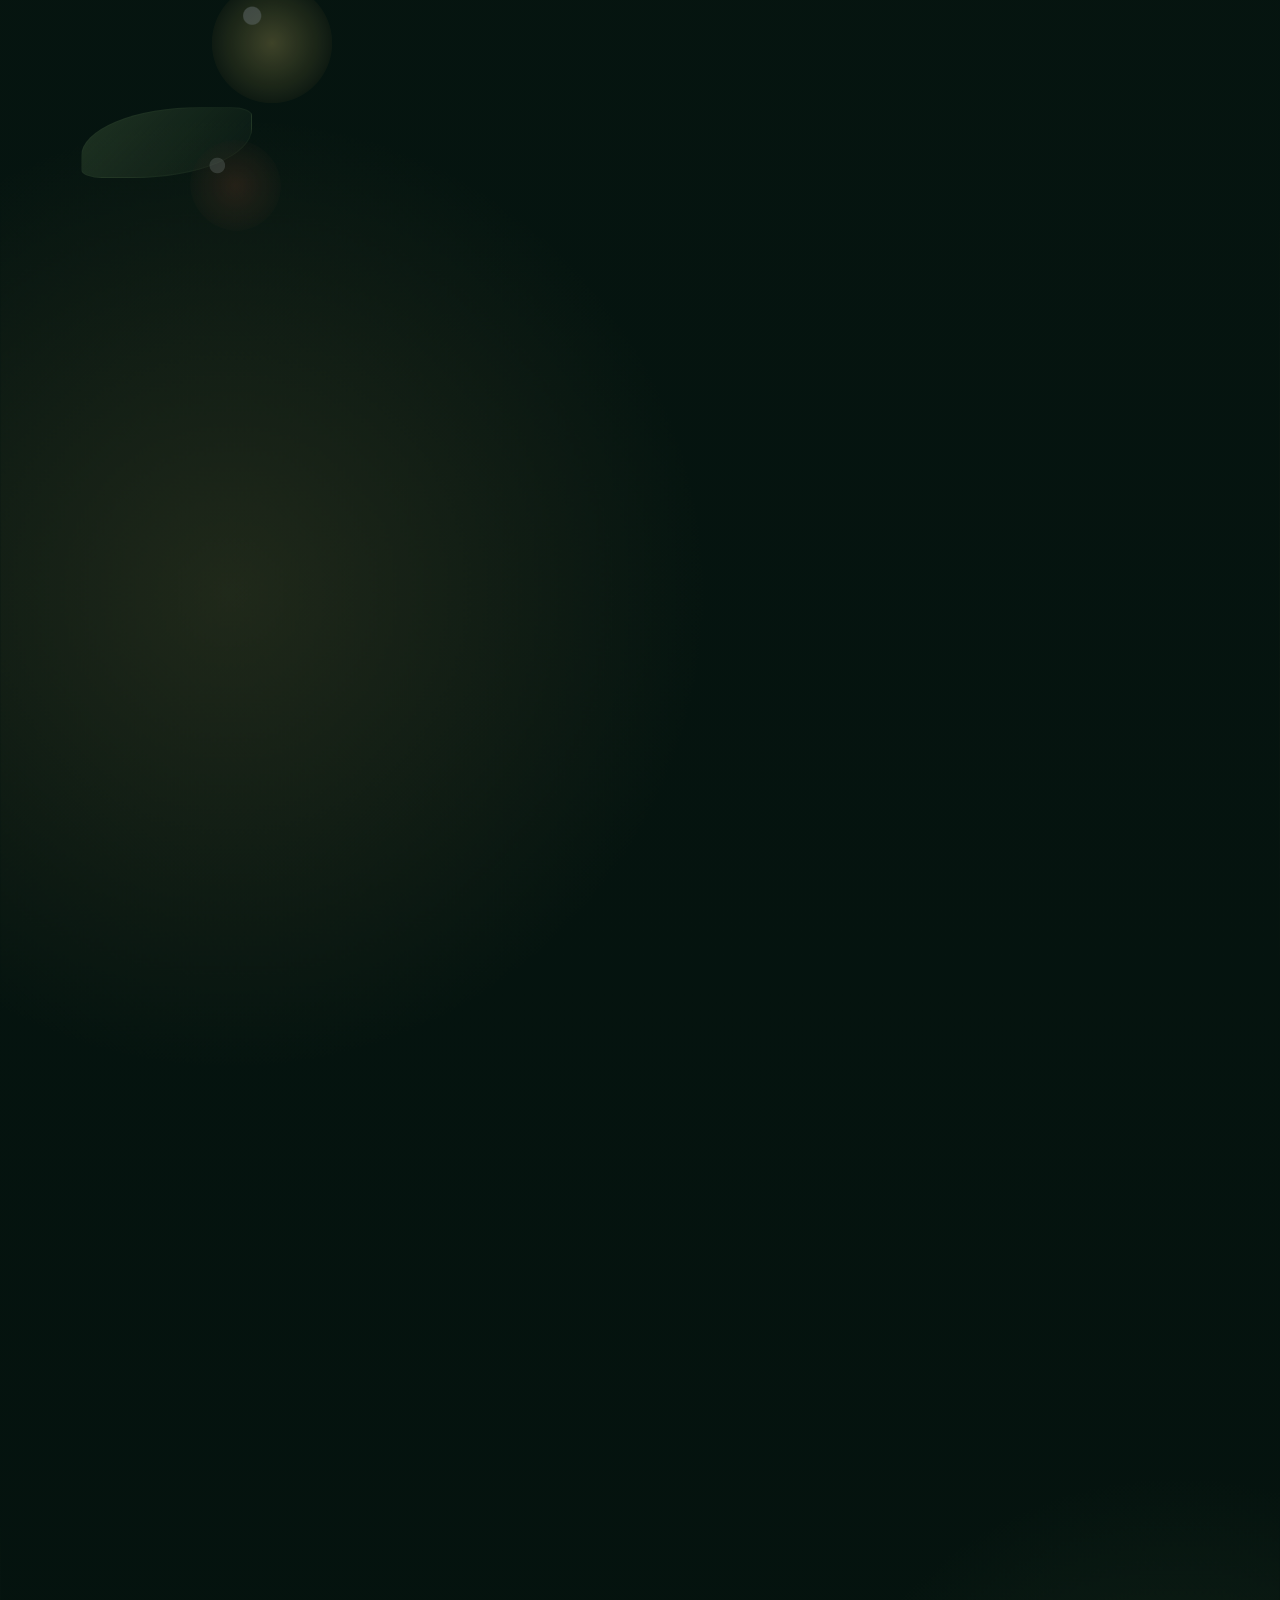
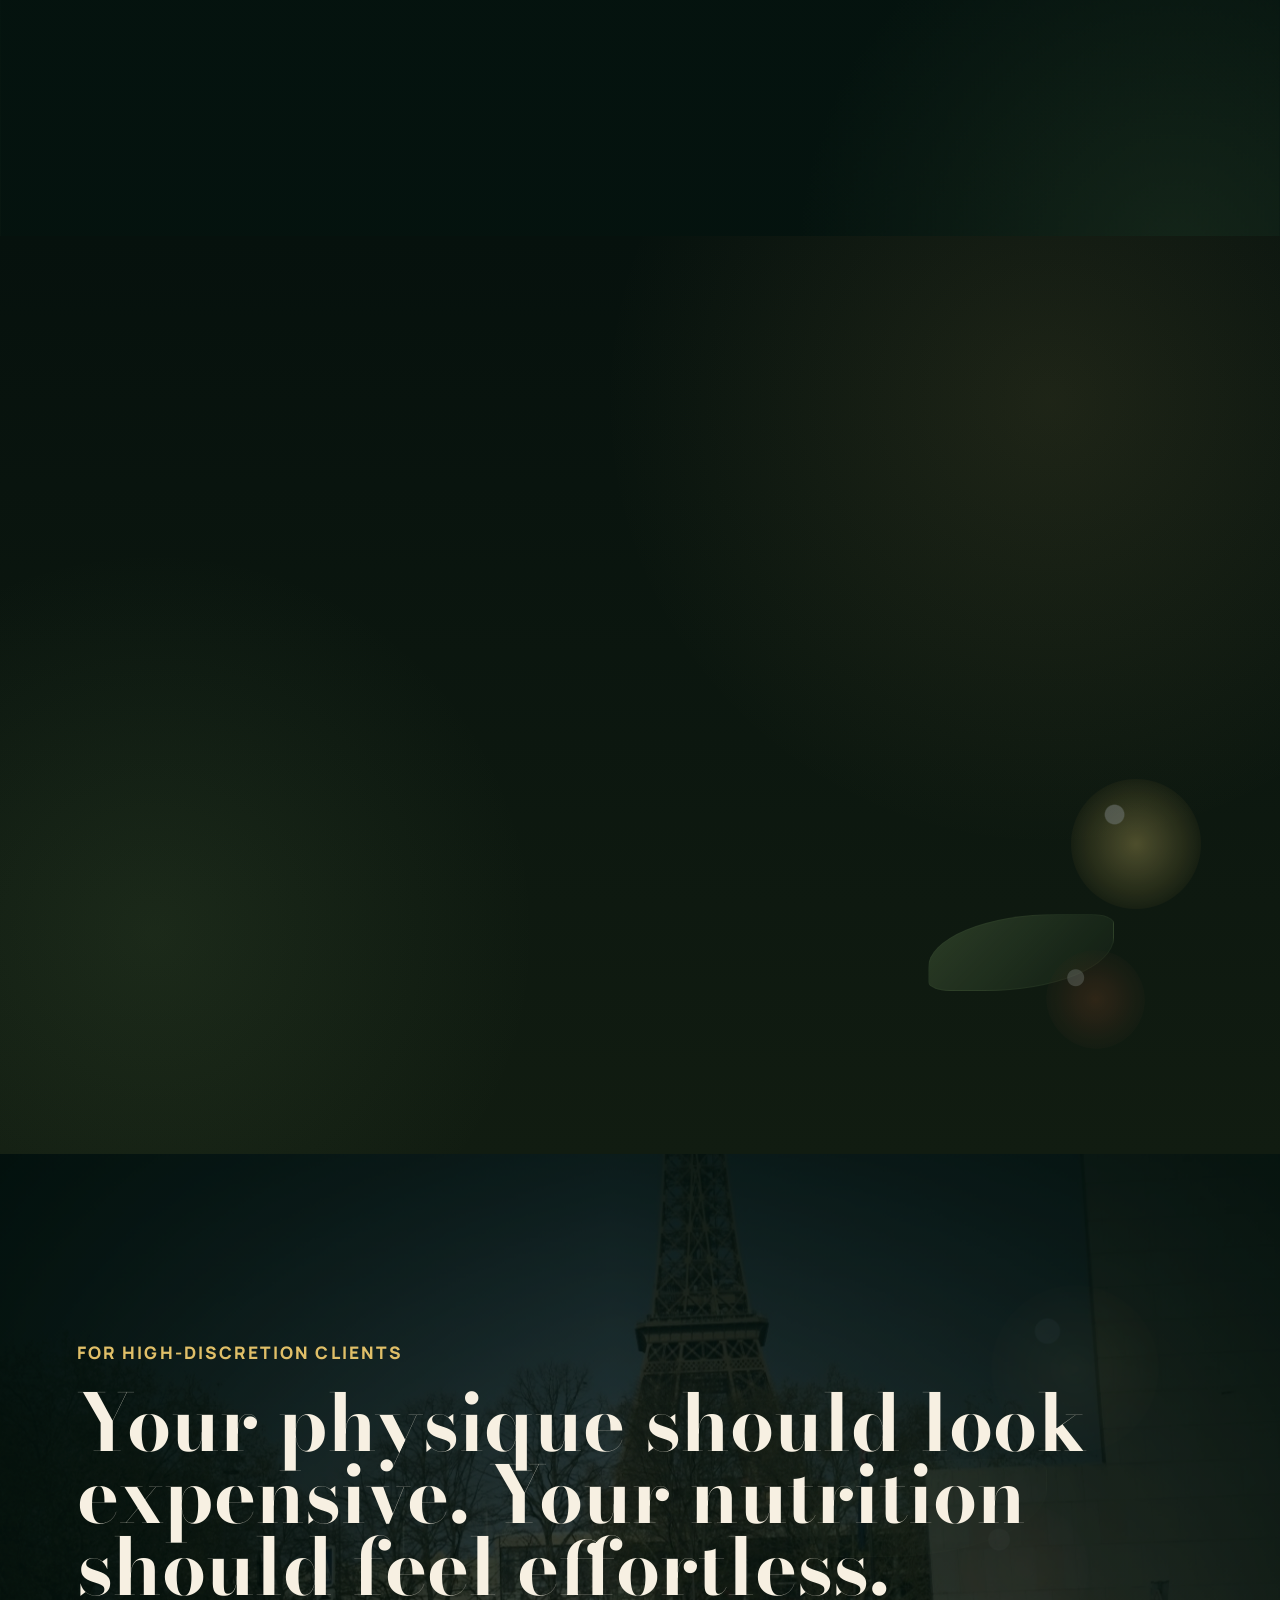
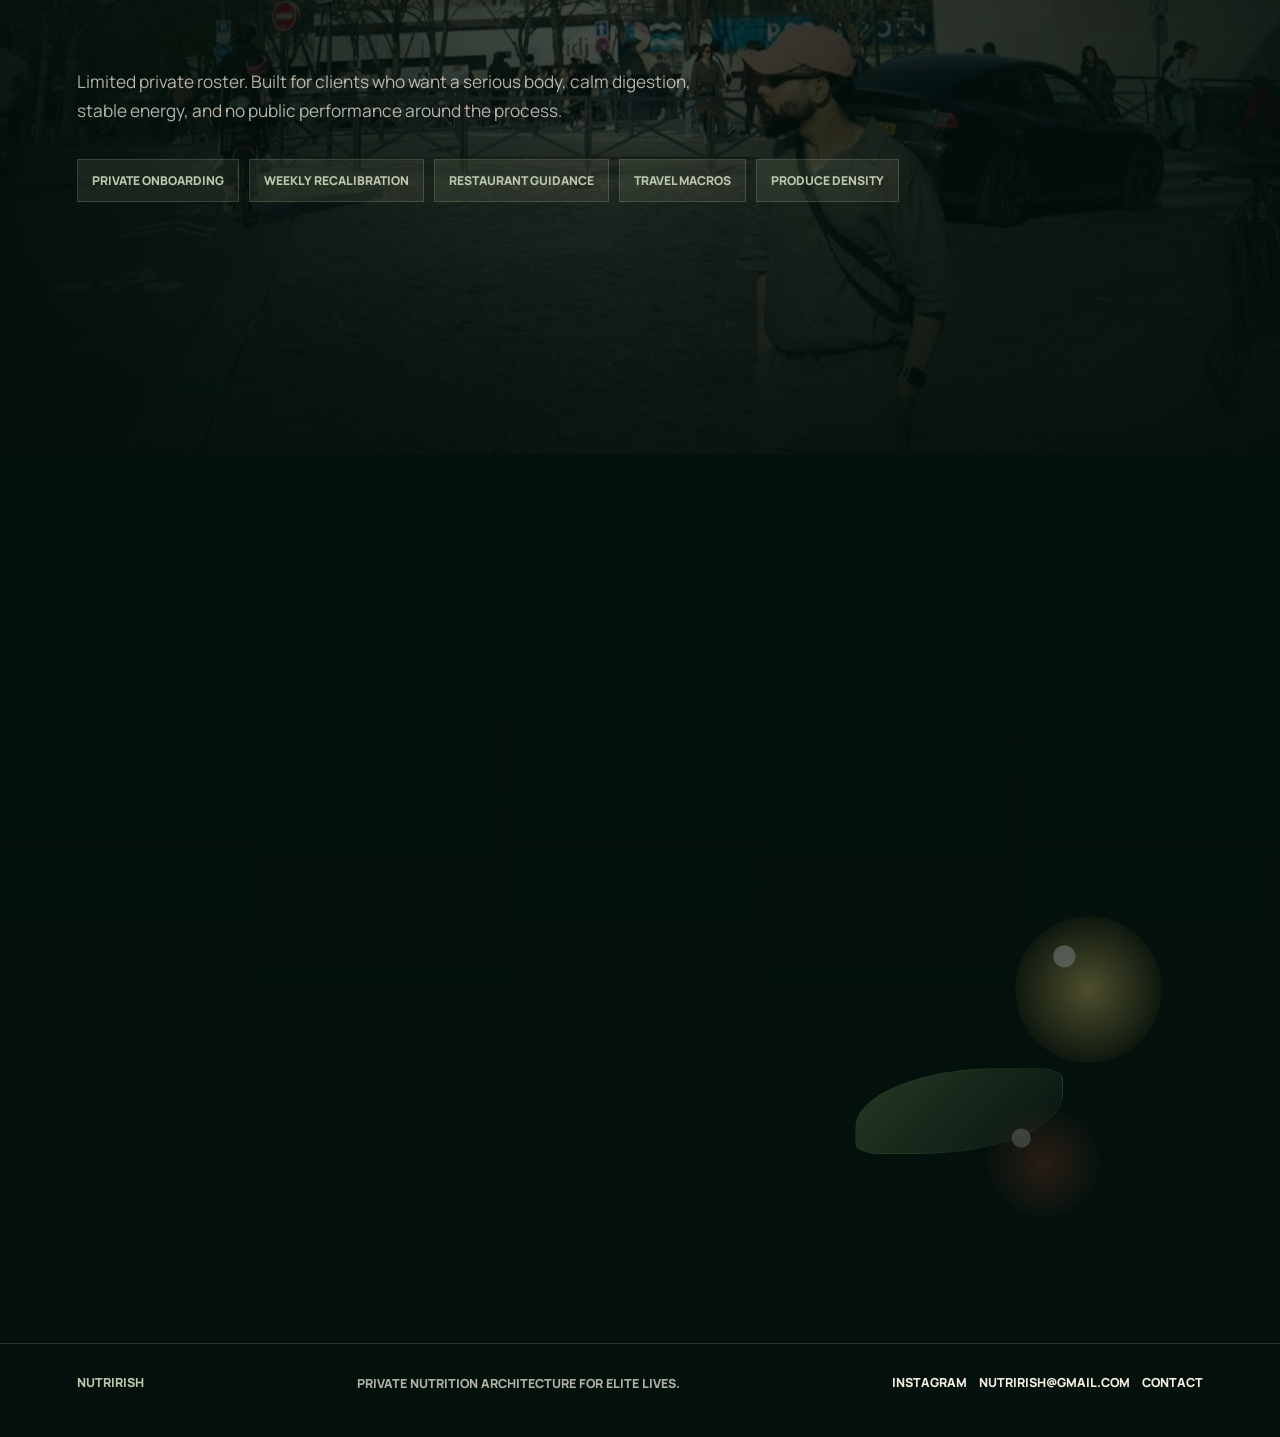
==== commit cf6a3964: "Fix gallery scroll layout" ====
--- a/index.html
+++ b/index.html
@@ -22,7 +22,7 @@
         if (savedVersion === themeVersion && savedTheme === "light") document.documentElement.classList.add("theme-light");
       } catch (error) {}
     </script>
-    <link rel="stylesheet" href="./styles.css?v=20260604-01" />
+    <link rel="stylesheet" href="./styles.css?v=20260605-04" />
   </head>
   <body>
     <div class="preloader" data-preloader aria-live="polite" aria-label="Loading NutriRish experience">
@@ -253,16 +253,18 @@
             <p class="eyebrow">Visual proof</p>
             <h2 class="drift-text" data-drift>A coach who understands aesthetics, travel, discipline, food, and taste.</h2>
           </div>
-          <div class="gallery-track" data-track>
-            <figure><img src="./NASSETS/IMG_8765.jpg" alt="Rishabh in a suit by the river" /><figcaption>London polish</figcaption></figure>
-            <figure><img src="./NASSETS/IMG_9163.JPG" alt="Rishabh in a black and white city portrait" /><figcaption>Urban discipline</figcaption></figure>
-            <figure><img src="./NASSETS/IMG_2928.JPG" alt="Cycling by a riverside path" /><figcaption>Outdoor base</figcaption></figure>
-            <figure><img src="./NASSETS/1d2da005-a0f7-49dc-934e-cc2668ed3397.jpg" alt="Rishabh near the Eiffel Tower" /><figcaption>Travel-ready</figcaption></figure>
-            <figure><img src="./NASSETS/32b0b91e-6436-4183-a06d-3d5bf1530d40.jpg" alt="Rishabh in a lift mirror selfie" /><figcaption>Daily check-in</figcaption></figure>
-            <figure><img src="./NASSETS/c53d2895-f086-4f49-aa13-2704a7ffde56.jpg" alt="Rishabh in a coat and hoodie" /><figcaption>Winter rhythm</figcaption></figure>
-            <figure><img src="./NASSETS/IMG_4535.jpg" alt="Rishabh at Paris-Orly airport" /><figcaption>Global movement</figcaption></figure>
-            <figure><img src="./NASSETS/9F82F082-8F0F-4B6D-9F89-7F411C5A6D7C.jpg" alt="Rishabh walking through the city in black" /><figcaption>Physique presence</figcaption></figure>
-            <figure><img src="./NASSETS/ChatGPT%20Image%20May%2024,%202026,%2007_45_58%20PM.png" alt="Rishabh at the Eiffel Tower at sunset" /><figcaption>Signature aura</figcaption></figure>
+          <div class="gallery-viewport">
+            <div class="gallery-track" data-track>
+              <figure><img src="./NASSETS/IMG_8765.jpg" alt="Rishabh in a suit by the river" /><figcaption>London polish</figcaption></figure>
+              <figure><img src="./NASSETS/IMG_9163.JPG" alt="Rishabh in a black and white city portrait" /><figcaption>Urban discipline</figcaption></figure>
+              <figure><img src="./NASSETS/IMG_2928.JPG" alt="Cycling by a riverside path" /><figcaption>Outdoor base</figcaption></figure>
+              <figure><img src="./NASSETS/1d2da005-a0f7-49dc-934e-cc2668ed3397.jpg" alt="Rishabh near the Eiffel Tower" /><figcaption>Travel-ready</figcaption></figure>
+              <figure><img src="./NASSETS/32b0b91e-6436-4183-a06d-3d5bf1530d40.jpg" alt="Rishabh in a lift mirror selfie" /><figcaption>Daily check-in</figcaption></figure>
+              <figure><img src="./NASSETS/c53d2895-f086-4f49-aa13-2704a7ffde56.jpg" alt="Rishabh in a coat and hoodie" /><figcaption>Winter rhythm</figcaption></figure>
+              <figure><img src="./NASSETS/IMG_4535.jpg" alt="Rishabh at Paris-Orly airport" /><figcaption>Global movement</figcaption></figure>
+              <figure><img src="./NASSETS/9F82F082-8F0F-4B6D-9F89-7F411C5A6D7C.jpg" alt="Rishabh walking through the city in black" /><figcaption>Physique presence</figcaption></figure>
+              <figure><img src="./NASSETS/ChatGPT%20Image%20May%2024,%202026,%2007_45_58%20PM.png" alt="Rishabh at the Eiffel Tower at sunset" /><figcaption>Signature aura</figcaption></figure>
+            </div>
           </div>
         </div>
       </section>
@@ -367,6 +369,6 @@
       </div>
     </footer>
 
-    <script src="./app.js?v=20260604-01"></script>
+    <script src="./app.js?v=20260605-04"></script>
   </body>
 </html>
--- a/styles.css
+++ b/styles.css
@@ -41,11 +41,14 @@
 
 html {
   scroll-behavior: smooth;
+  overflow-x: clip;
+  width: 100%;
 }
 
 body {
   margin: 0;
-  overflow-x: hidden;
+  overflow-x: clip;
+  width: 100%;
   color: var(--ink);
   background:
     radial-gradient(circle at 74% 9%, rgba(66, 130, 87, 0.28), transparent 36rem),
@@ -986,8 +989,8 @@
 }
 
 .second-cinema {
-  margin-top: clamp(-180px, -14vw, -96px);
-  min-height: 205vh;
+  margin-top: 0;
+  min-height: 128vh;
 }
 
 .cinema-stage {
@@ -1089,6 +1092,11 @@
 .drift-text {
   translate: var(--drift-x, 0) 0;
   will-change: translate;
+}
+
+.lock-copy .drift-text,
+.private-content .drift-text {
+  translate: 0 0;
 }
 
 h1,
@@ -1327,9 +1335,13 @@
   padding: clamp(58px, 8vw, 118px) clamp(18px, 6vw, 82px);
 }
 
-.section-pad > :not(.produce-cluster),
-.horizontal-gallery > :not(.produce-cluster) {
+.section-pad > :not(.produce-cluster):not(.private-bg),
+.horizontal-gallery > :not(.produce-cluster):not(.gallery-sticky) {
   position: relative;
+  z-index: 1;
+}
+
+.horizontal-gallery > .gallery-sticky {
   z-index: 1;
 }
 
@@ -1683,9 +1695,10 @@
 
 .portrait-lock {
   display: grid;
-  grid-template-columns: minmax(0, 0.92fr) minmax(320px, 0.42fr);
+  grid-template-columns: minmax(0, 0.88fr) minmax(280px, 0.44fr);
   gap: clamp(28px, 5vw, 78px);
   align-items: center;
+  min-height: min(100svh, 900px);
   background:
     radial-gradient(circle at 8% 70%, rgba(143, 184, 110, 0.12), transparent 26rem),
     linear-gradient(180deg, transparent, rgba(143, 184, 110, 0.08), transparent);
@@ -1695,22 +1708,27 @@
   position: relative;
   z-index: 2;
   min-width: 0;
+  max-width: 820px;
+  padding-left: max(0px, env(safe-area-inset-left));
 }
 
 .lock-copy h2 {
-  max-width: min(700px, 48vw);
-  font-size: clamp(2.9rem, 4.8vw, 5.7rem);
+  max-width: 780px;
+  font-size: clamp(2.75rem, 4.45vw, 5.15rem);
+  line-height: 0.95;
 }
 
 .lock-copy p:last-child {
-  max-width: 640px;
+  max-width: 620px;
+  margin-bottom: 0;
 }
 
 .lock-frame {
   position: relative;
   z-index: 1;
   justify-self: end;
-  width: min(440px, 32vw);
+  width: min(420px, 30vw);
+  aspect-ratio: 0.72;
   box-shadow: var(--shadow);
   overflow: hidden;
 }
@@ -1724,12 +1742,12 @@
 }
 
 .depth-media img {
-  transform: scale(1.08) translate3d(0, var(--depth-y, 0px), 0);
+  transform: translate3d(0, var(--depth-y, 0px), 0);
   will-change: transform;
 }
 
 .reveal-image {
-  clip-path: inset(12% 0 12% 0);
+  clip-path: inset(0 0 0 0);
   transform: translateY(44px) scale(0.96);
   transition: clip-path 1100ms cubic-bezier(0.16, 1, 0.3, 1), transform 1100ms cubic-bezier(0.16, 1, 0.3, 1);
 }
@@ -1739,20 +1757,16 @@
   transform: translateY(0) scale(1);
 }
 
-.second-cinema {
-  min-height: 230vh;
-}
-
 .cinema-panel {
   position: sticky;
-  top: 23vh;
+  top: 18vh;
   z-index: 3;
-  width: min(570px, calc(100% - 36px));
-  margin: -82vh 0 0 auto;
-  padding: 42px;
+  width: min(720px, calc(100% - 36px));
+  margin: -84vh 0 0 clamp(18px, 6vw, 82px);
+  padding: clamp(24px, 3.2vw, 42px);
   border-left: 1px solid var(--line);
   background:
-    linear-gradient(90deg, rgba(7, 17, 12, 0.1), rgba(7, 17, 12, 0.74)),
+    linear-gradient(90deg, rgba(7, 17, 12, 0.78), rgba(7, 17, 12, 0.52)),
     radial-gradient(circle at 100% 20%, rgba(143, 184, 110, 0.12), transparent 18rem);
   backdrop-filter: blur(10px);
   will-change: transform, opacity;
@@ -1812,8 +1826,8 @@
 
 .horizontal-gallery {
   position: relative;
-  overflow: hidden;
-  min-height: 210vh;
+  overflow: visible;
+  min-height: var(--gallery-scroll-height, 170vh);
   background:
     radial-gradient(circle at 82% 18%, rgba(143, 184, 110, 0.2), transparent 30rem),
     linear-gradient(180deg, #fffaf0, #edf3df);
@@ -1823,15 +1837,17 @@
 .gallery-sticky {
   position: sticky;
   top: 0;
+  z-index: 1;
   overflow: hidden;
+  height: 100vh;
   min-height: 100vh;
-  padding: clamp(52px, 5vw, 72px) 0 clamp(34px, 4vw, 56px) clamp(18px, 6vw, 82px);
+  padding: clamp(38px, 4vw, 56px) 0 clamp(22px, 3vw, 40px) clamp(18px, 6vw, 82px);
 }
 
 .gallery-copy {
   display: grid;
   grid-template-columns: minmax(300px, 0.56fr) minmax(280px, 0.42fr);
-  gap: 42px;
+  gap: 28px;
   align-items: end;
   padding-right: clamp(18px, 6vw, 82px);
 }
@@ -1846,22 +1862,29 @@
   margin-bottom: 0;
   color: #172015;
   max-width: 1280px;
-  font-size: clamp(2.5rem, 4.7vw, 5.4rem);
+  font-size: clamp(2.5rem, 4vw, 4.55rem);
+  line-height: 0.92;
+}
+
+.gallery-viewport {
+  --gallery-gap: 8px;
+  --gallery-visible-cards: 3;
+  --gallery-viewport: calc(100vw - clamp(18px, 6vw, 82px));
+  width: var(--gallery-viewport);
+  margin-top: clamp(14px, 2vw, 24px);
+  overflow: hidden;
 }
 
 .gallery-track {
   display: flex;
-  --gallery-gap: 22px;
-  --gallery-right-pad: clamp(18px, 6vw, 82px);
-  gap: 22px;
-  margin-top: clamp(22px, 3vw, 40px);
-  overflow-x: auto;
-  overflow-y: hidden;
-  padding: 0 var(--gallery-right-pad) 12px 0;
-  scroll-snap-type: x mandatory;
+  gap: var(--gallery-gap);
+  width: max-content;
+  padding: 0;
+  scroll-snap-type: none;
   scrollbar-width: none;
   transform: translate3d(var(--gallery-x, 0px), 0, 0);
-  will-change: transform, scroll-position;
+  pointer-events: none;
+  will-change: transform;
 }
 
 .gallery-track::-webkit-scrollbar {
@@ -1869,13 +1892,13 @@
 }
 
 .gallery-track figure {
-  flex: 0 0 calc((100vw - clamp(18px, 6vw, 82px) - var(--gallery-right-pad) - (var(--gallery-gap) * 2)) / 3);
-  height: min(62vh, 620px);
+  flex: 0 0 calc((var(--gallery-viewport) - (var(--gallery-gap) * (var(--gallery-visible-cards) - 1))) / var(--gallery-visible-cards));
+  position: relative;
+  height: min(66vh, 660px);
   margin: 0;
   overflow: hidden;
-  background: #172015;
-  box-shadow: 0 24px 60px rgba(31, 50, 25, 0.22);
-  scroll-snap-align: start;
+  background: transparent;
+  box-shadow: none;
   opacity: var(--gallery-card-opacity, 1);
   transform: translate3d(0, var(--card-y, 0px), 0) scale(var(--gallery-card-scale, 1));
   transform-origin: 50% 70%;
@@ -1883,17 +1906,19 @@
 }
 
 .gallery-track figcaption {
+  position: absolute;
+  left: 14px;
+  bottom: 14px;
+  z-index: 2;
   transform: translate3d(var(--caption-x, 0px), 0, 0);
   will-change: transform;
 }
 
 .gallery-track img {
   width: 100%;
-  height: calc(100% - 44px);
-  object-fit: cover;
-  background:
-    radial-gradient(circle at 50% 42%, rgba(143, 184, 110, 0.08), transparent 60%),
-    #f3eddc;
+  height: 100%;
+  object-fit: contain;
+  background: transparent;
   filter: contrast(1.04) saturate(0.93);
   transform: scale(var(--image-scale, 1));
   transition: transform 180ms linear;
@@ -1908,9 +1933,10 @@
 }
 
 figcaption {
-  height: 44px;
-  padding: 15px 16px 0;
-  color: #3f4f35;
+  height: auto;
+  padding: 9px 11px;
+  color: #fffaf0;
+  background: rgba(7, 17, 12, 0.72);
   font-size: 0.66rem;
 }
 
@@ -2020,16 +2046,19 @@
 
 .private {
   position: relative;
-  min-height: 112vh;
+  min-height: 100vh;
   display: grid;
   place-items: center;
   overflow: hidden;
+  padding-top: clamp(64px, 8vw, 104px);
+  padding-bottom: clamp(64px, 8vw, 104px);
 }
 
 .private-bg {
   position: absolute;
   inset: 0;
-  opacity: 0.34;
+  z-index: 0;
+  opacity: 0.78;
   transform: scale(var(--private-scale, 1.04)) translate3d(0, var(--private-y, 0px), 0);
   will-change: transform;
 }
@@ -2039,14 +2068,23 @@
   position: absolute;
   inset: 0;
   background:
-    linear-gradient(90deg, rgba(3, 16, 12, 0.95), rgba(3, 16, 12, 0.34), rgba(3, 16, 12, 0.96)),
-    linear-gradient(0deg, rgba(3, 16, 12, 0.94), transparent 50%, rgba(3, 16, 12, 0.78));
+    linear-gradient(90deg, rgba(3, 16, 12, 0.96), rgba(3, 16, 12, 0.58) 48%, rgba(3, 16, 12, 0.9)),
+    linear-gradient(0deg, rgba(3, 16, 12, 0.9), rgba(3, 16, 12, 0.18) 50%, rgba(3, 16, 12, 0.78));
 }
 
 .private-content {
   position: relative;
   z-index: 2;
   width: min(1180px, 100%);
+  will-change: transform;
+}
+
+.private-content[data-fade] {
+  transform: translate3d(0, calc(34px + var(--private-copy-y, 0px)), 0);
+}
+
+.private-content[data-fade].in-view {
+  transform: translate3d(0, var(--private-copy-y, 0px), 0);
 }
 
 .private-content h2 {
@@ -3020,7 +3058,7 @@
 
   .second-cinema {
     margin-top: -72px;
-    min-height: 175svh;
+    min-height: 128svh;
   }
 
   .cinema-main {
@@ -3052,11 +3090,13 @@
 
   .lock-copy h2 {
     max-width: 100%;
+    font-size: clamp(2.45rem, 8vw, 4.6rem);
   }
 
   .lock-frame {
     justify-self: start;
     width: min(520px, 100%);
+    aspect-ratio: 0.78;
   }
 
   .stats,
@@ -3285,6 +3325,34 @@
     padding: clamp(48px, 12vw, 72px) 18px;
   }
 
+  .portrait-lock {
+    min-height: auto;
+    gap: 28px;
+    align-items: start;
+  }
+
+  .lock-copy {
+    max-width: 100%;
+    padding-left: 0;
+  }
+
+  .lock-copy h2 {
+    max-width: 100%;
+    font-size: clamp(2.55rem, 12.5vw, 4.25rem);
+    line-height: 0.96;
+  }
+
+  .lock-copy p:last-child {
+    max-width: 100%;
+    font-size: 0.96rem;
+  }
+
+  .lock-frame {
+    width: 100%;
+    max-width: 420px;
+    justify-self: stretch;
+  }
+
   h1 {
     font-size: clamp(2.9rem, 15vw, 4.5rem);
     line-height: 0.9;
@@ -3310,7 +3378,7 @@
 
   .second-cinema {
     margin-top: 0;
-    min-height: 145svh;
+    min-height: 116svh;
   }
 
   .hero-copy {
@@ -3409,14 +3477,16 @@
   }
 
   .gallery-sticky {
-    position: relative;
-    overflow: visible;
-    height: auto;
-    padding: 48px 0 34px 18px;
+    position: sticky;
+    top: 0;
+    overflow: hidden;
+    min-height: 100svh;
+    height: 100svh;
+    padding: 34px 0 24px 18px;
   }
 
   .horizontal-gallery {
-    min-height: auto;
+    min-height: var(--gallery-scroll-height, 180svh);
   }
 
   .gallery-copy {
@@ -3424,22 +3494,29 @@
   }
 
   .gallery-copy h2 {
-    font-size: clamp(2.45rem, 12vw, 4.2rem);
+    font-size: clamp(2rem, 9.5vw, 3.25rem);
+    line-height: 0.94;
+  }
+
+  .gallery-viewport {
+    --gallery-gap: 6px;
+    --gallery-visible-cards: 1;
+    --gallery-viewport: calc(100vw - 36px);
+    width: var(--gallery-viewport);
+    margin-top: 12px;
   }
 
   .gallery-track {
-    gap: 14px;
-    margin-top: 18px;
-    padding: 0 18px 18px 0;
-    overflow-x: auto;
-    transform: none !important;
+    gap: 6px;
+    padding: 0;
+    transform: translate3d(var(--gallery-x, 0px), 0, 0);
   }
 
   .gallery-track figure {
-    flex: 0 0 min(84vw, 340px);
-    height: auto;
+    flex: 0 0 var(--gallery-viewport);
+    height: min(62svh, 560px);
     aspect-ratio: 0.78;
-    box-shadow: 0 20px 52px rgba(31, 50, 25, 0.28);
+    box-shadow: none;
   }
 
   .gallery-track figcaption {
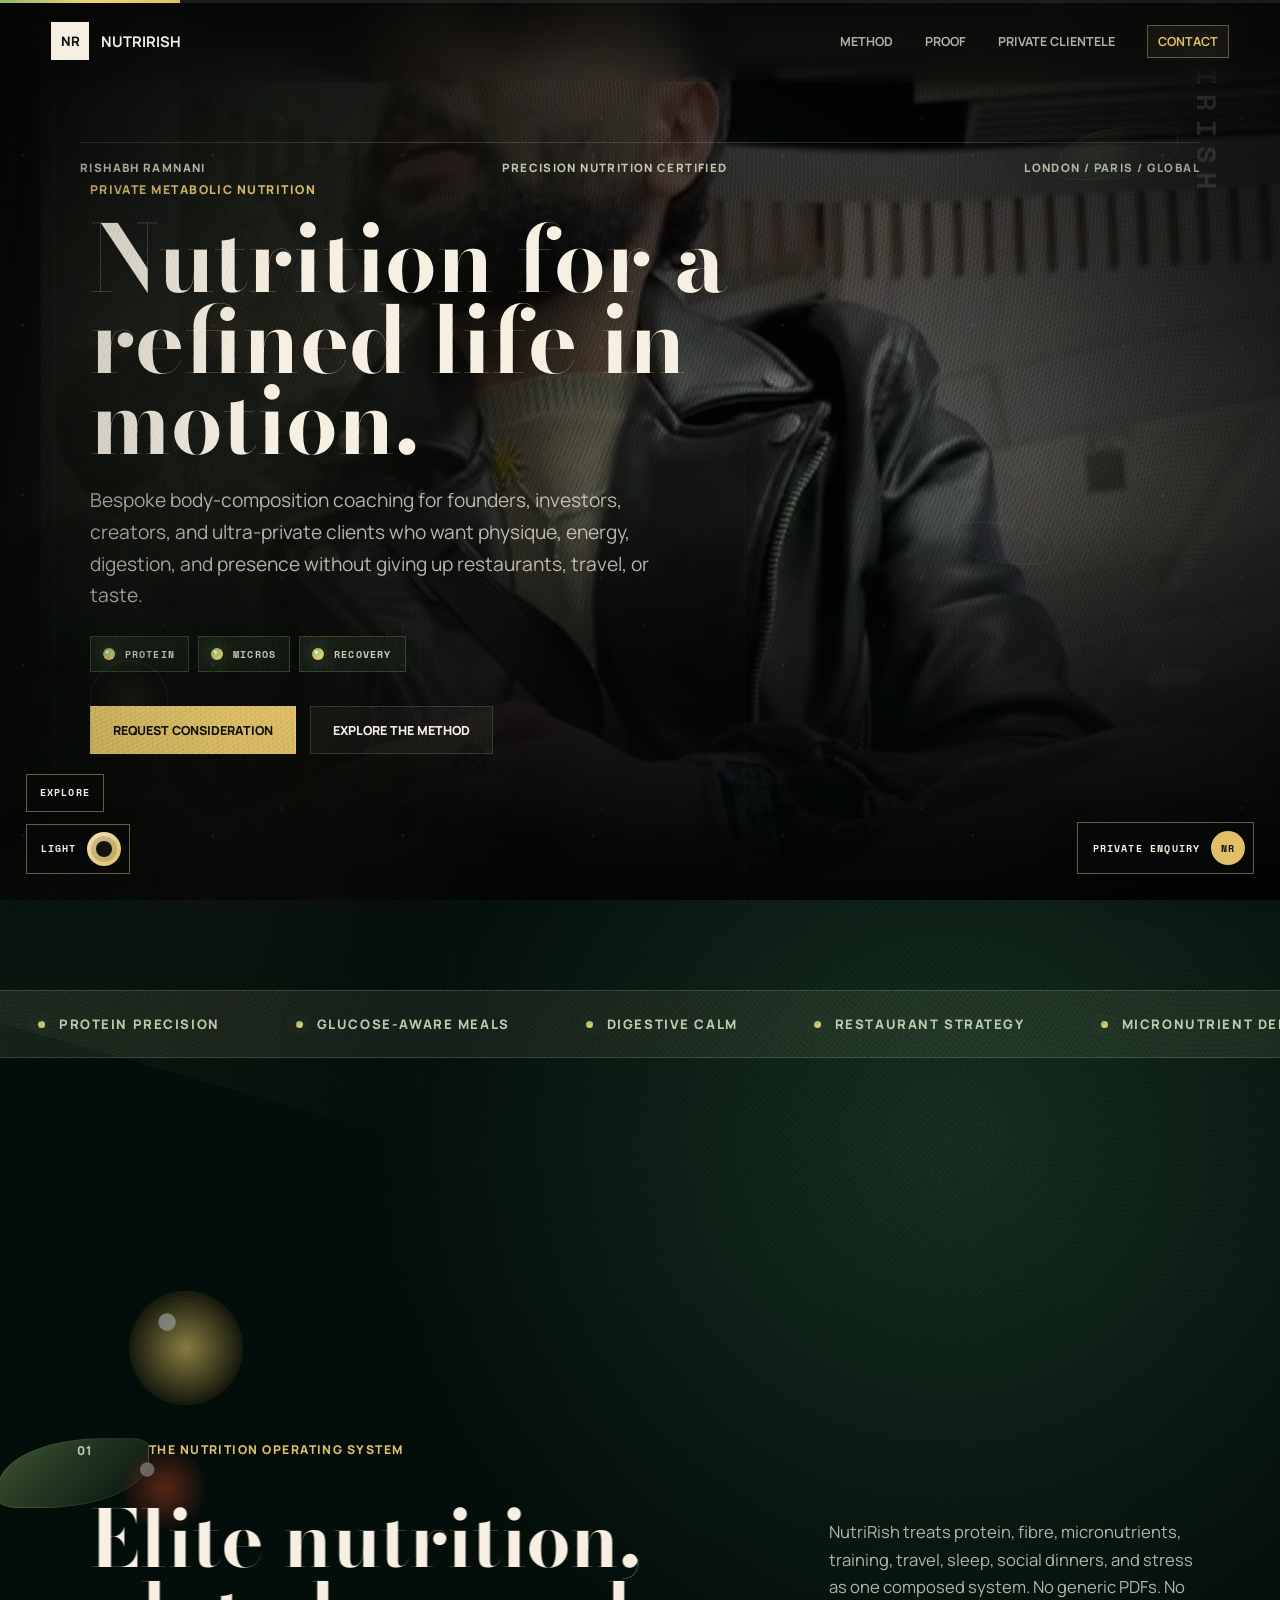
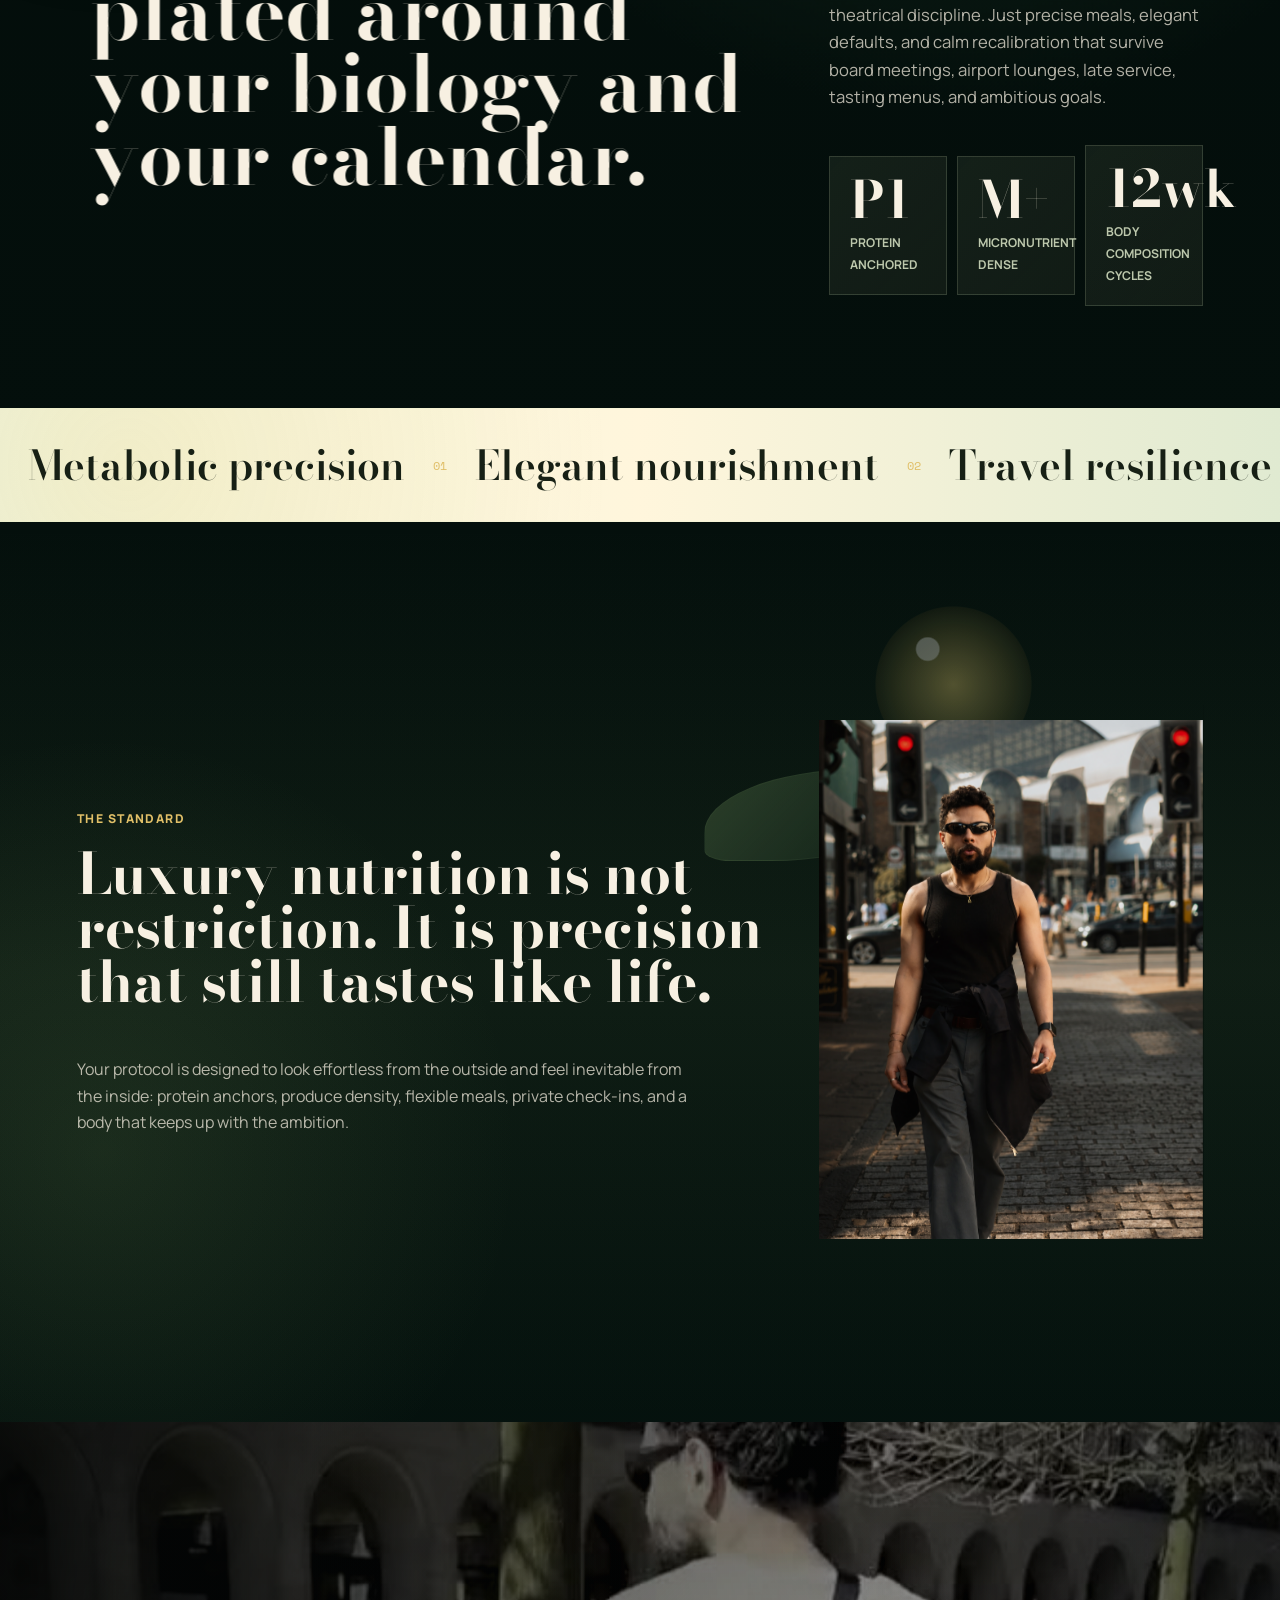
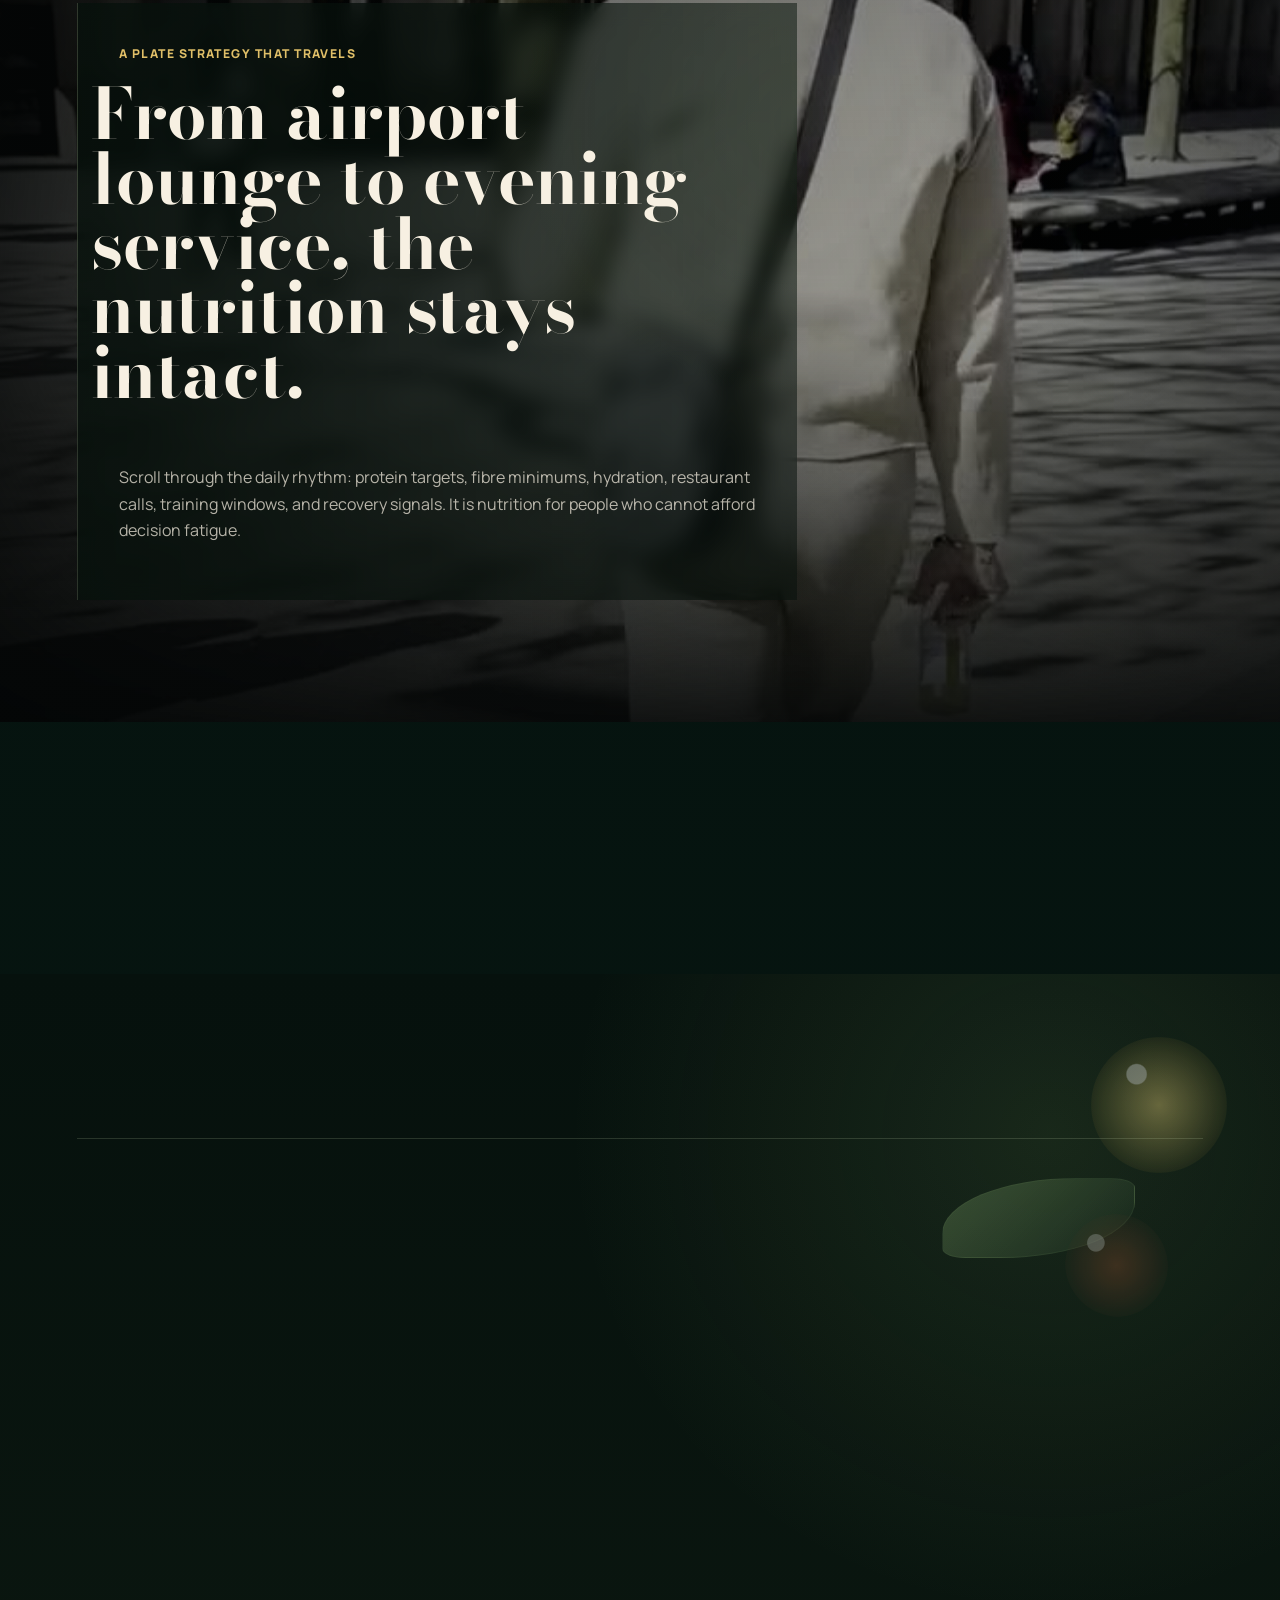
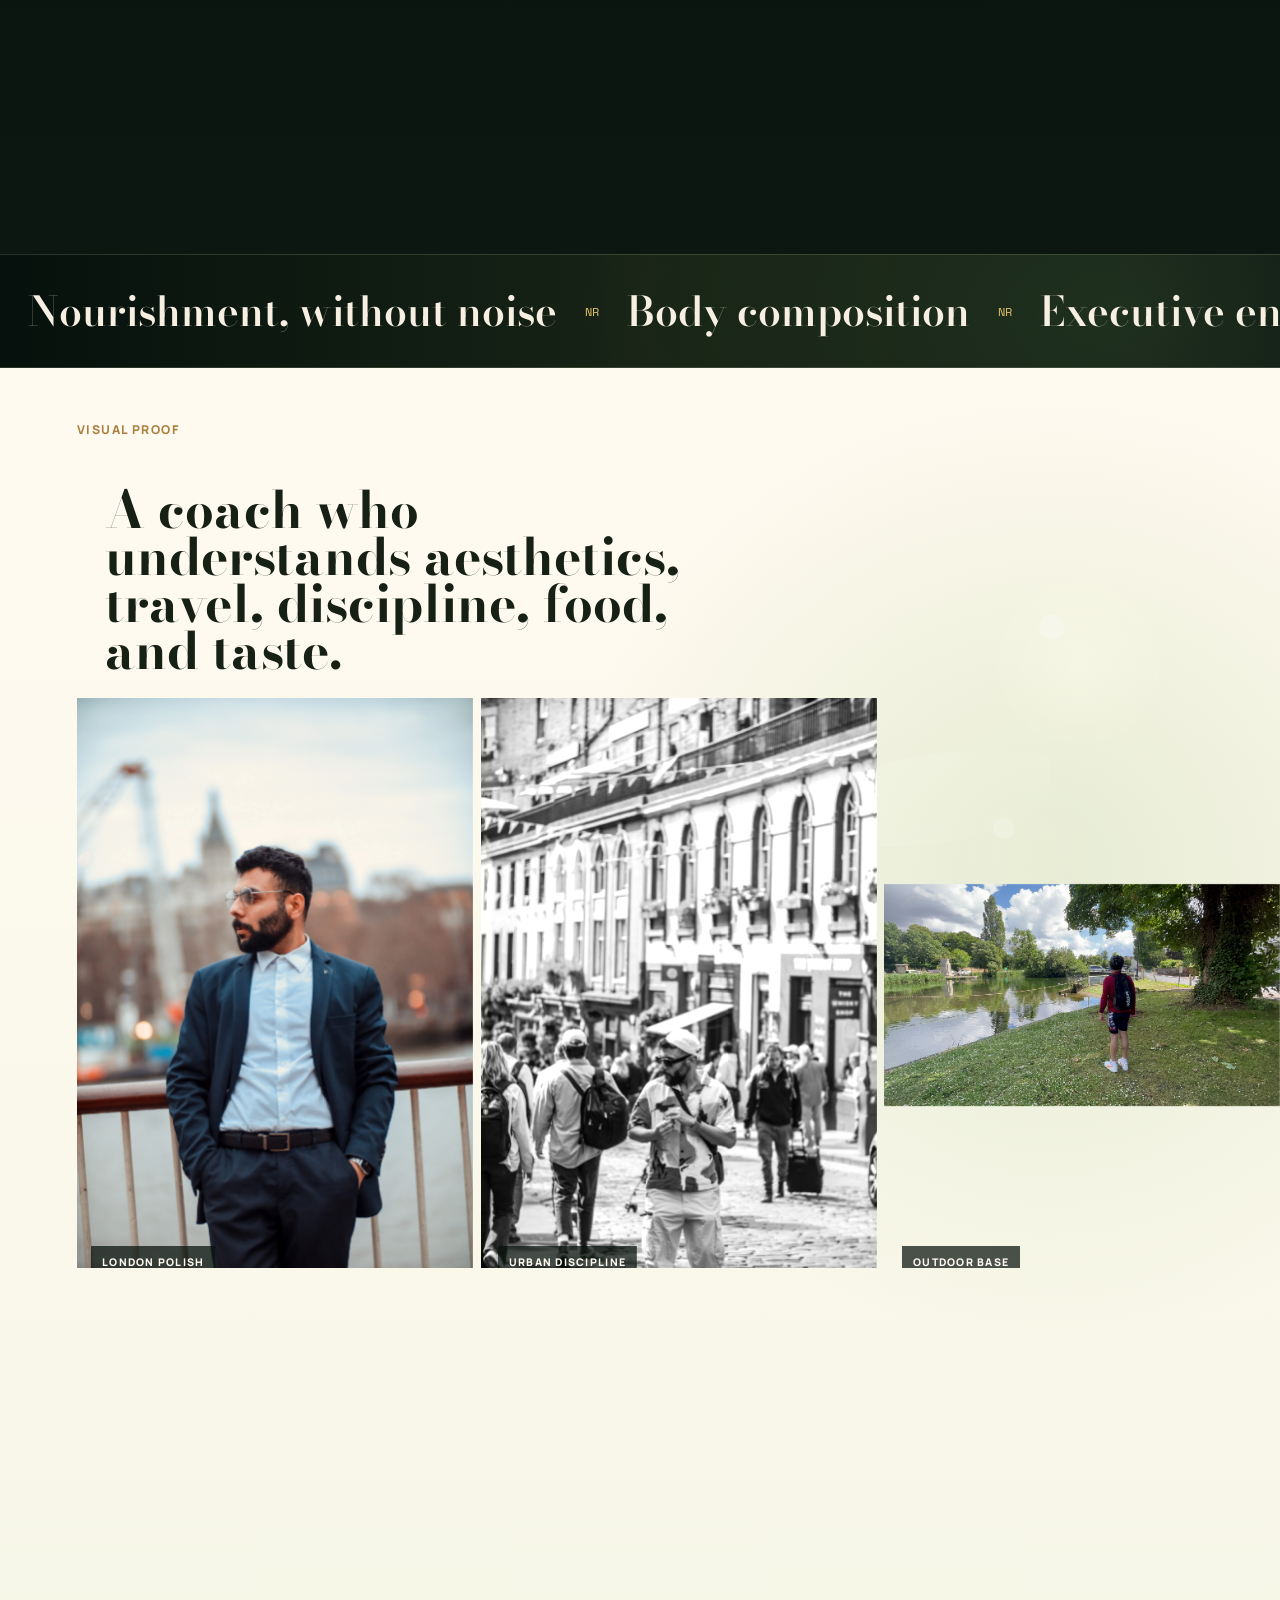
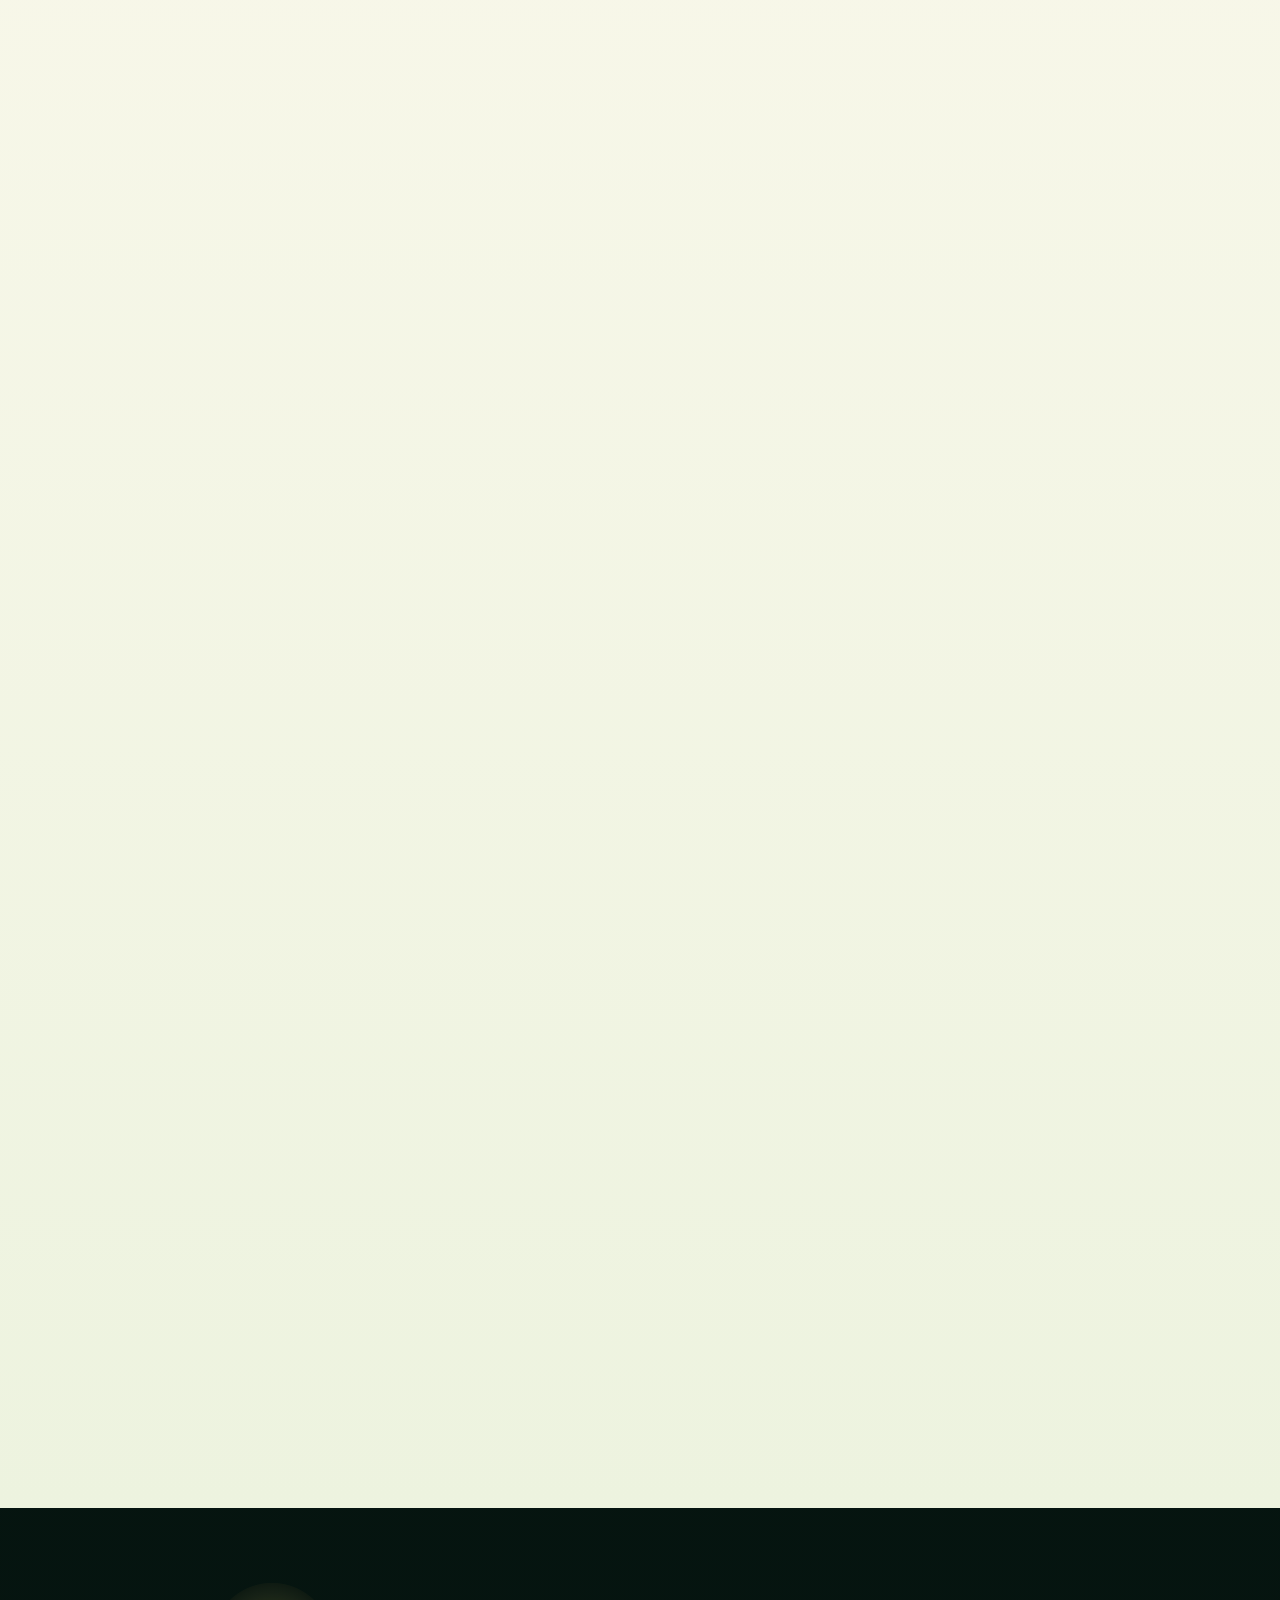
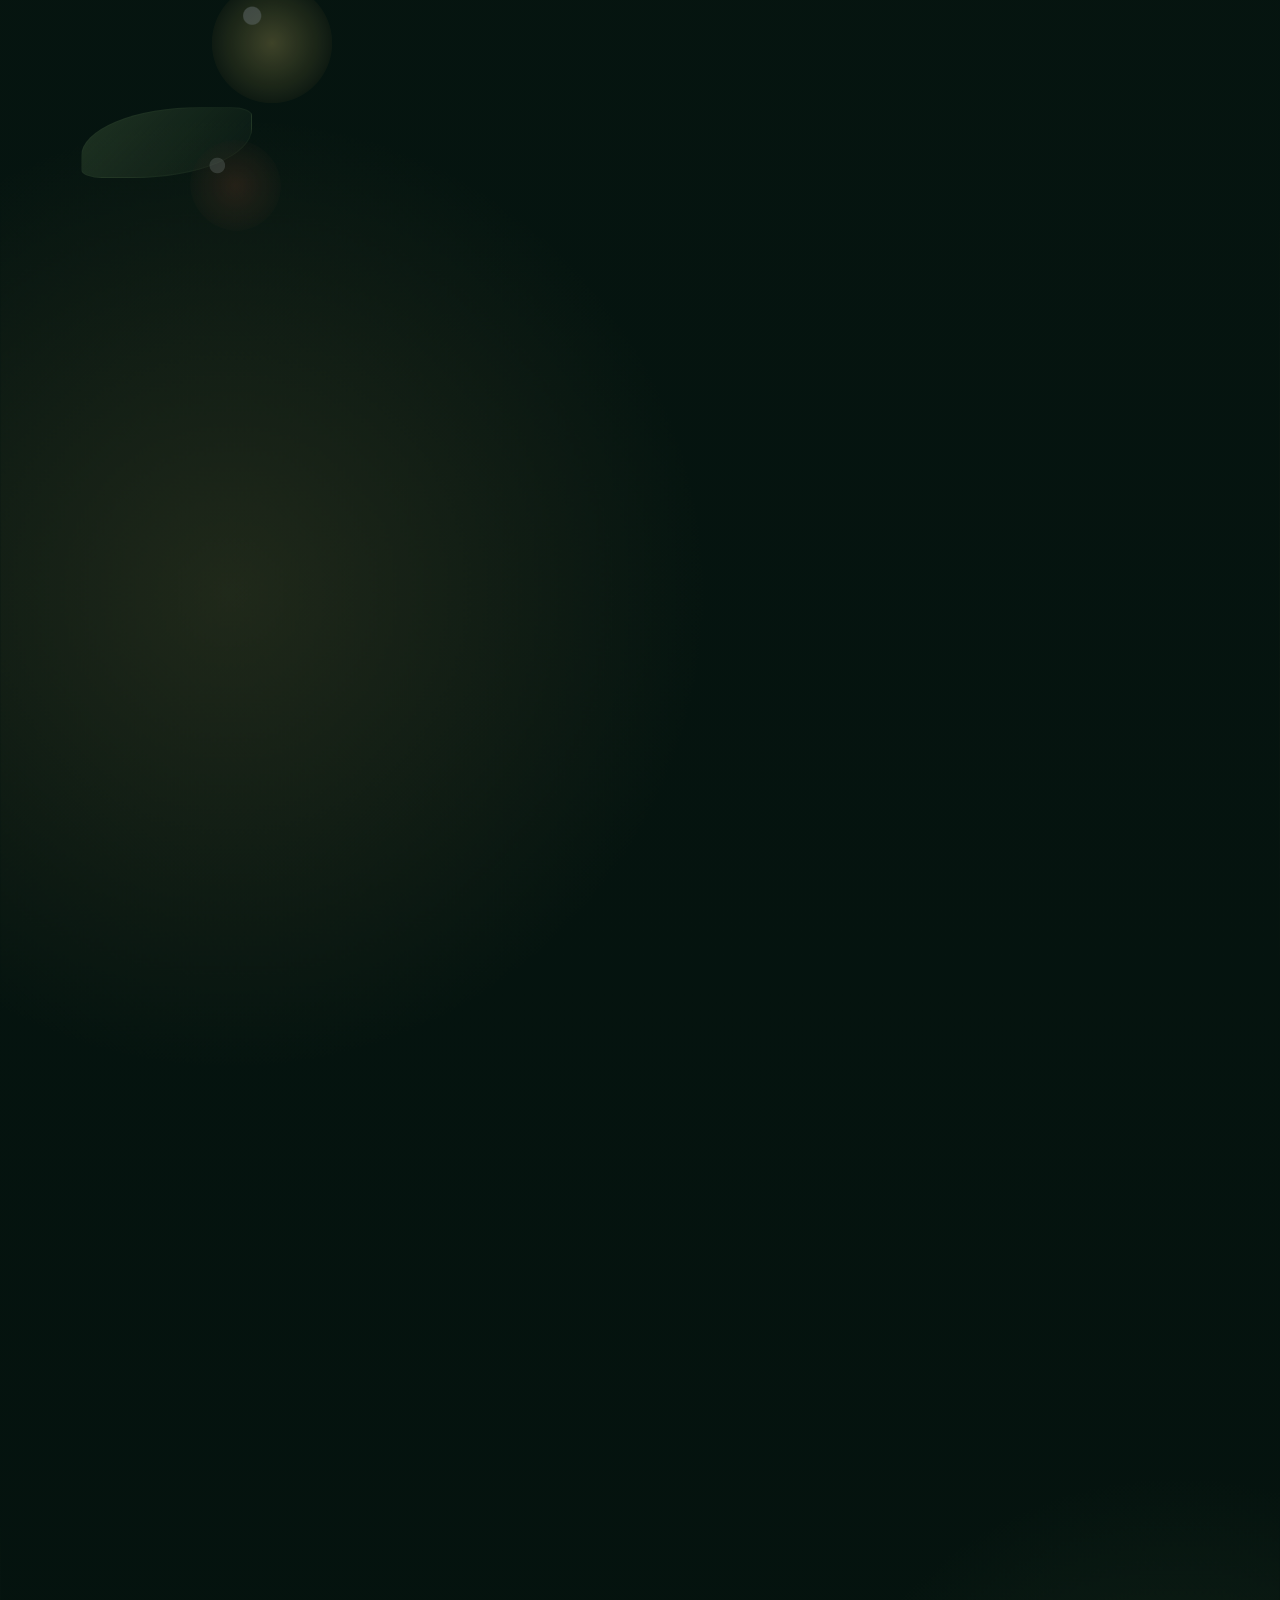
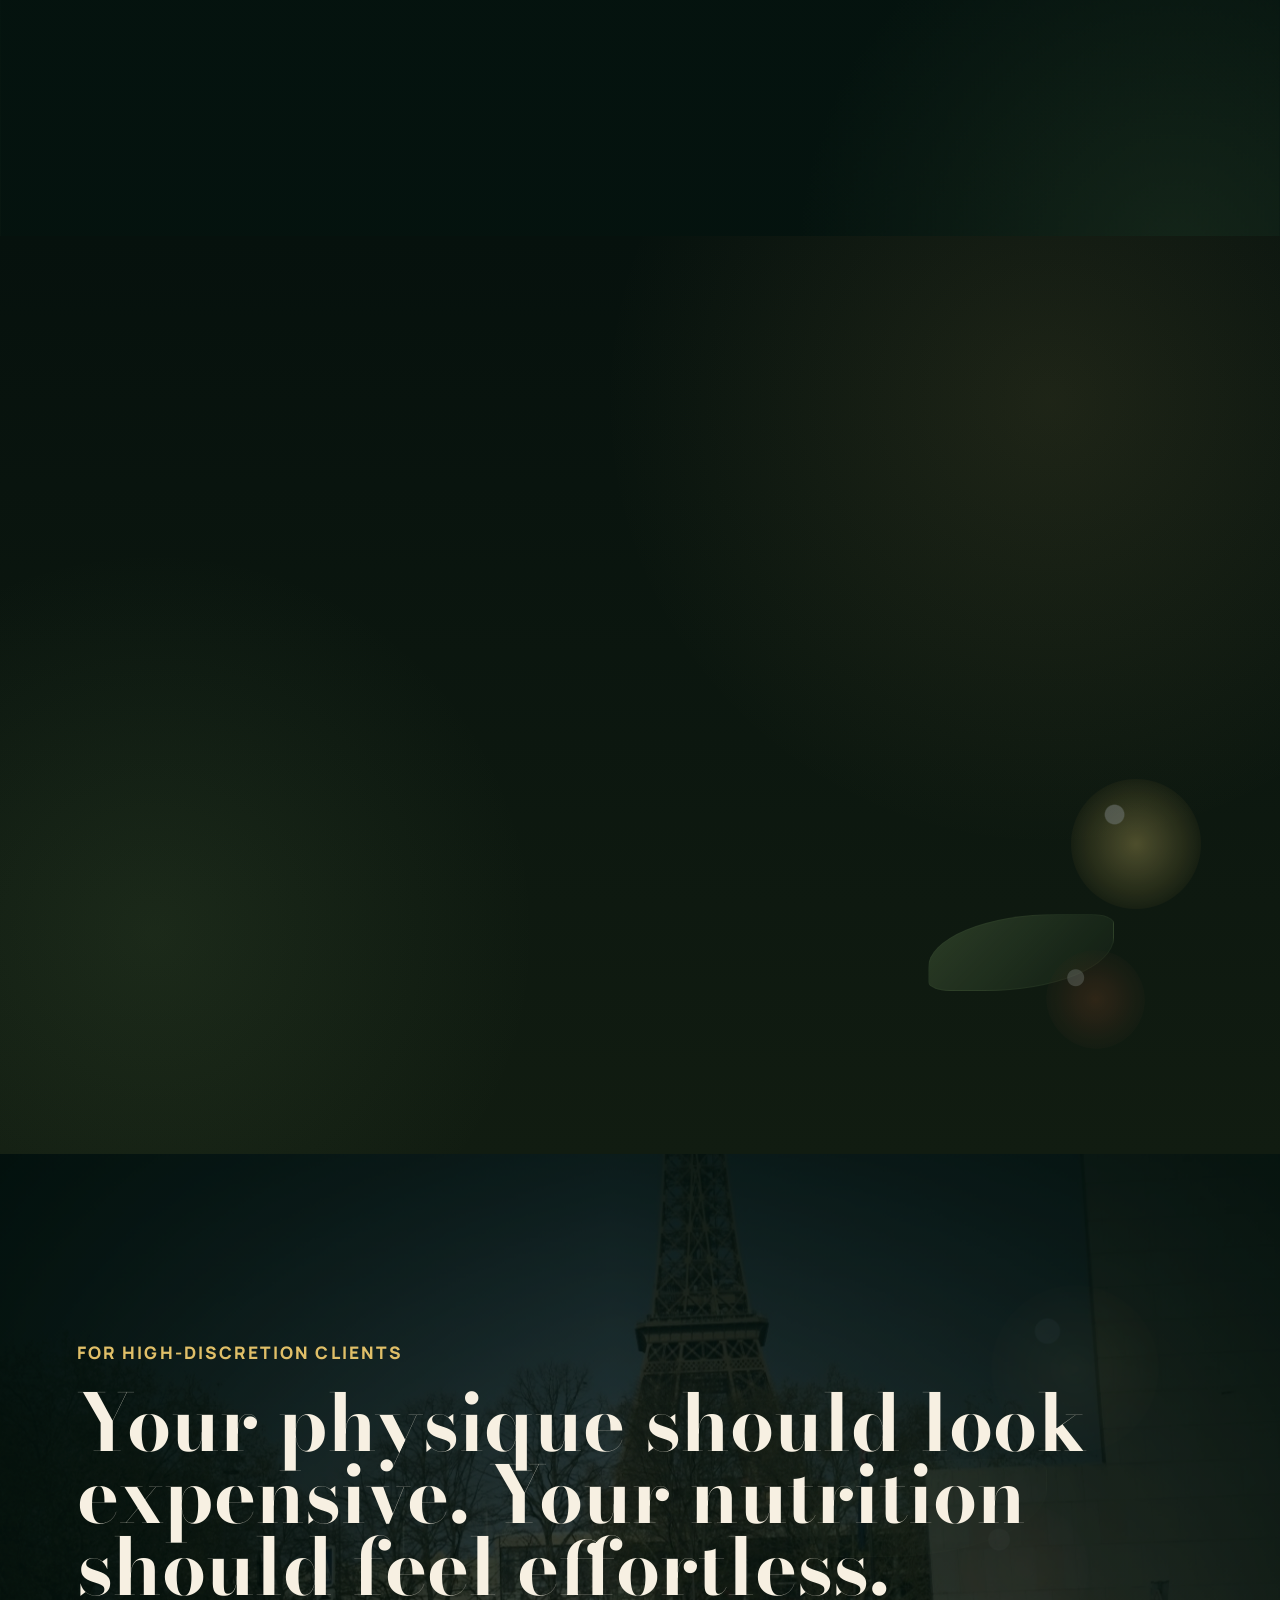
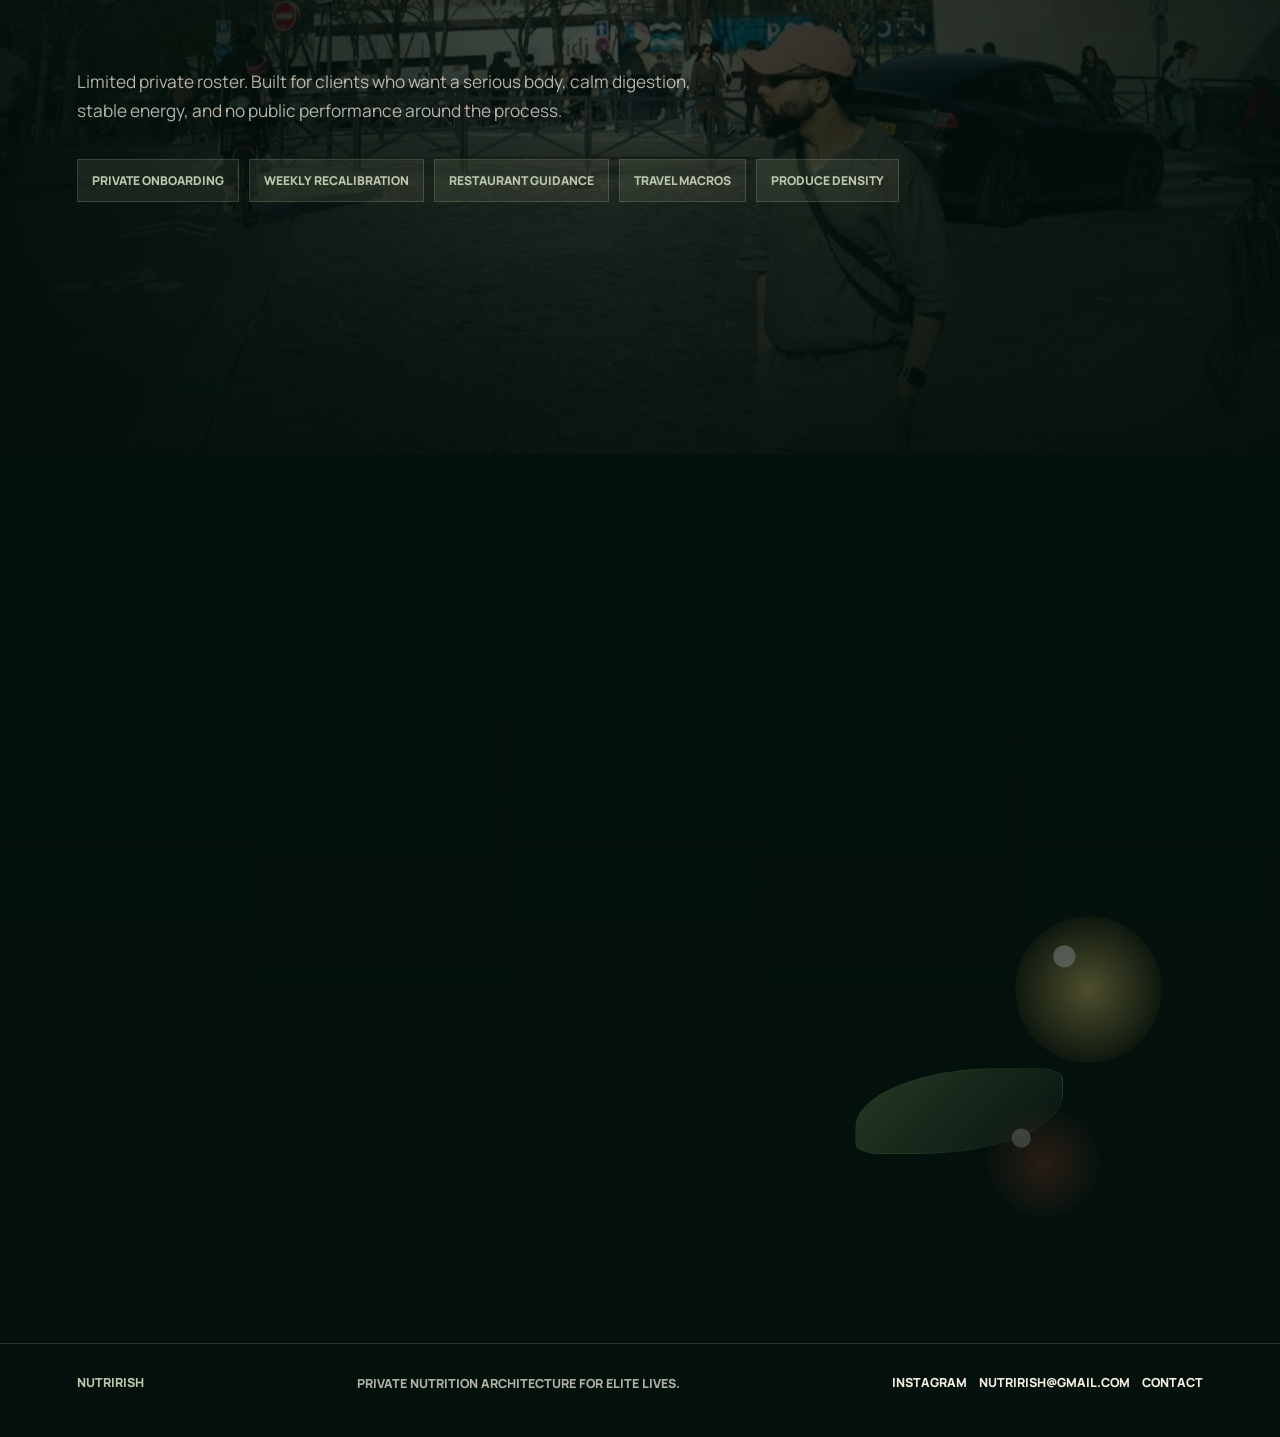
==== commit 67e60cc8: "Fix iPad responsive layout" ====
--- a/index.html
+++ b/index.html
@@ -22,7 +22,7 @@
         if (savedVersion === themeVersion && savedTheme === "light") document.documentElement.classList.add("theme-light");
       } catch (error) {}
     </script>
-    <link rel="stylesheet" href="./styles.css?v=20260605-04" />
+    <link rel="stylesheet" href="./styles.css?v=20260605-05" />
   </head>
   <body>
     <div class="preloader" data-preloader aria-live="polite" aria-label="Loading NutriRish experience">
@@ -369,6 +369,6 @@
       </div>
     </footer>
 
-    <script src="./app.js?v=20260605-04"></script>
+    <script src="./app.js?v=20260605-05"></script>
   </body>
 </html>
--- a/styles.css
+++ b/styles.css
@@ -3188,6 +3188,87 @@
   }
 }
 
+@media (min-width: 561px) and (max-width: 900px) {
+  .site-header nav a:nth-child(2),
+  .site-header nav a:nth-child(3) {
+    display: inline-flex;
+  }
+
+  .site-header nav {
+    gap: 12px;
+    font-size: 0.62rem;
+  }
+
+  .section-pad {
+    padding: clamp(56px, 7vw, 82px) clamp(36px, 6vw, 56px);
+  }
+
+  .gallery-sticky {
+    padding: clamp(34px, 5vw, 48px) 0 clamp(24px, 4vw, 36px) clamp(36px, 6vw, 56px);
+  }
+
+  .gallery-copy h2 {
+    max-width: 760px;
+    font-size: clamp(2.5rem, 6.4vw, 4.1rem);
+    line-height: 0.93;
+  }
+
+  .gallery-viewport {
+    --gallery-gap: 8px;
+    --gallery-visible-cards: 2;
+    --gallery-viewport: calc(100vw - clamp(36px, 6vw, 56px));
+    width: var(--gallery-viewport);
+    margin-top: clamp(16px, 2.6vw, 28px);
+  }
+
+  .gallery-track {
+    gap: var(--gallery-gap);
+  }
+
+  .gallery-track figure {
+    flex: 0 0 calc((var(--gallery-viewport) - var(--gallery-gap)) / 2);
+    height: min(58svh, 640px);
+  }
+
+  .video-grid-head {
+    gap: 24px;
+  }
+
+  .film-grid {
+    grid-template-columns: repeat(2, 1fr);
+    gap: 12px;
+    margin-top: 36px;
+  }
+
+  .film-grid article,
+  .film-grid video {
+    min-height: 360px;
+  }
+
+  .credential,
+  .apply {
+    grid-template-columns: minmax(280px, 0.88fr) minmax(300px, 0.72fr);
+    gap: clamp(28px, 5vw, 48px);
+  }
+
+  .credential-copy h2,
+  .apply-copy h2 {
+    font-size: clamp(2.8rem, 6vw, 4.7rem);
+  }
+
+  .certificate-card {
+    align-self: center;
+  }
+
+  .apply-media {
+    height: min(62svh, 680px);
+  }
+
+  .private-content h2 {
+    font-size: clamp(3.1rem, 7vw, 5rem);
+  }
+}
+
 @media (max-width: 560px) {
   .preloader {
     min-height: 100svh;
